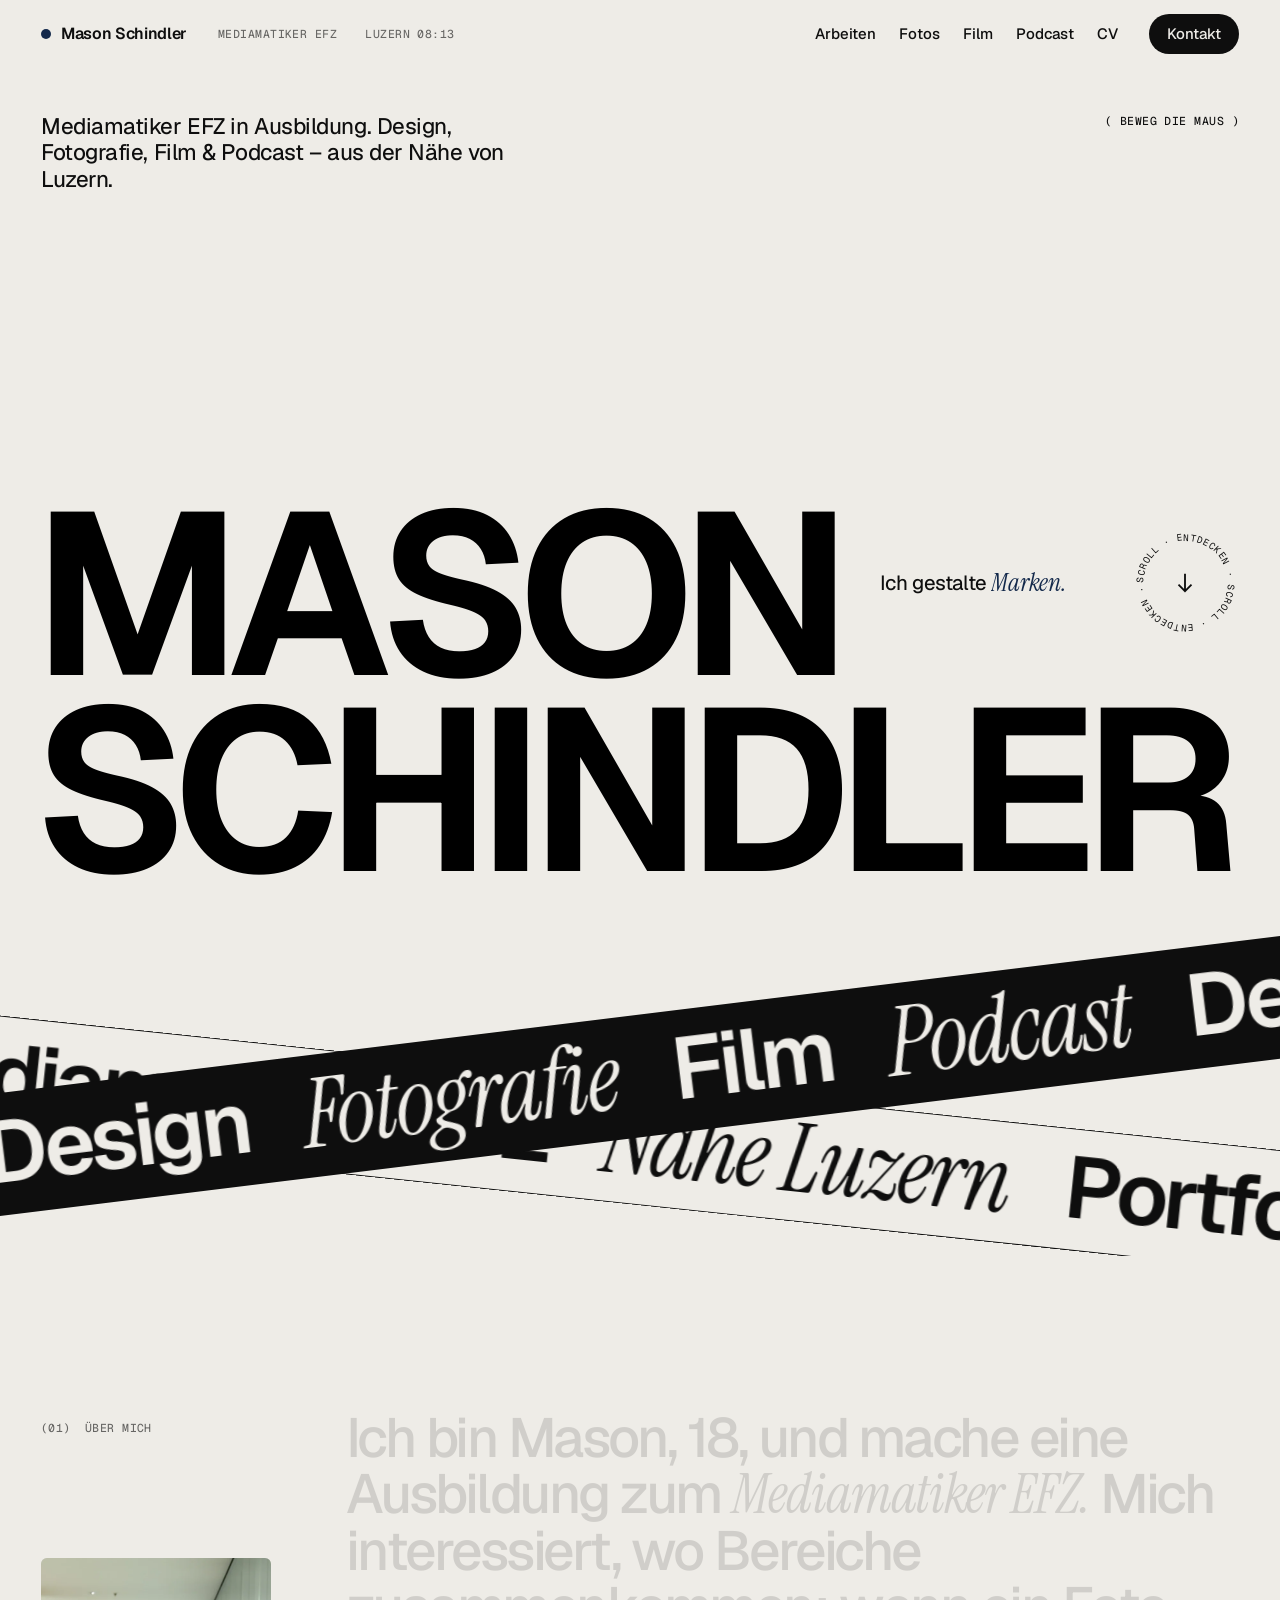
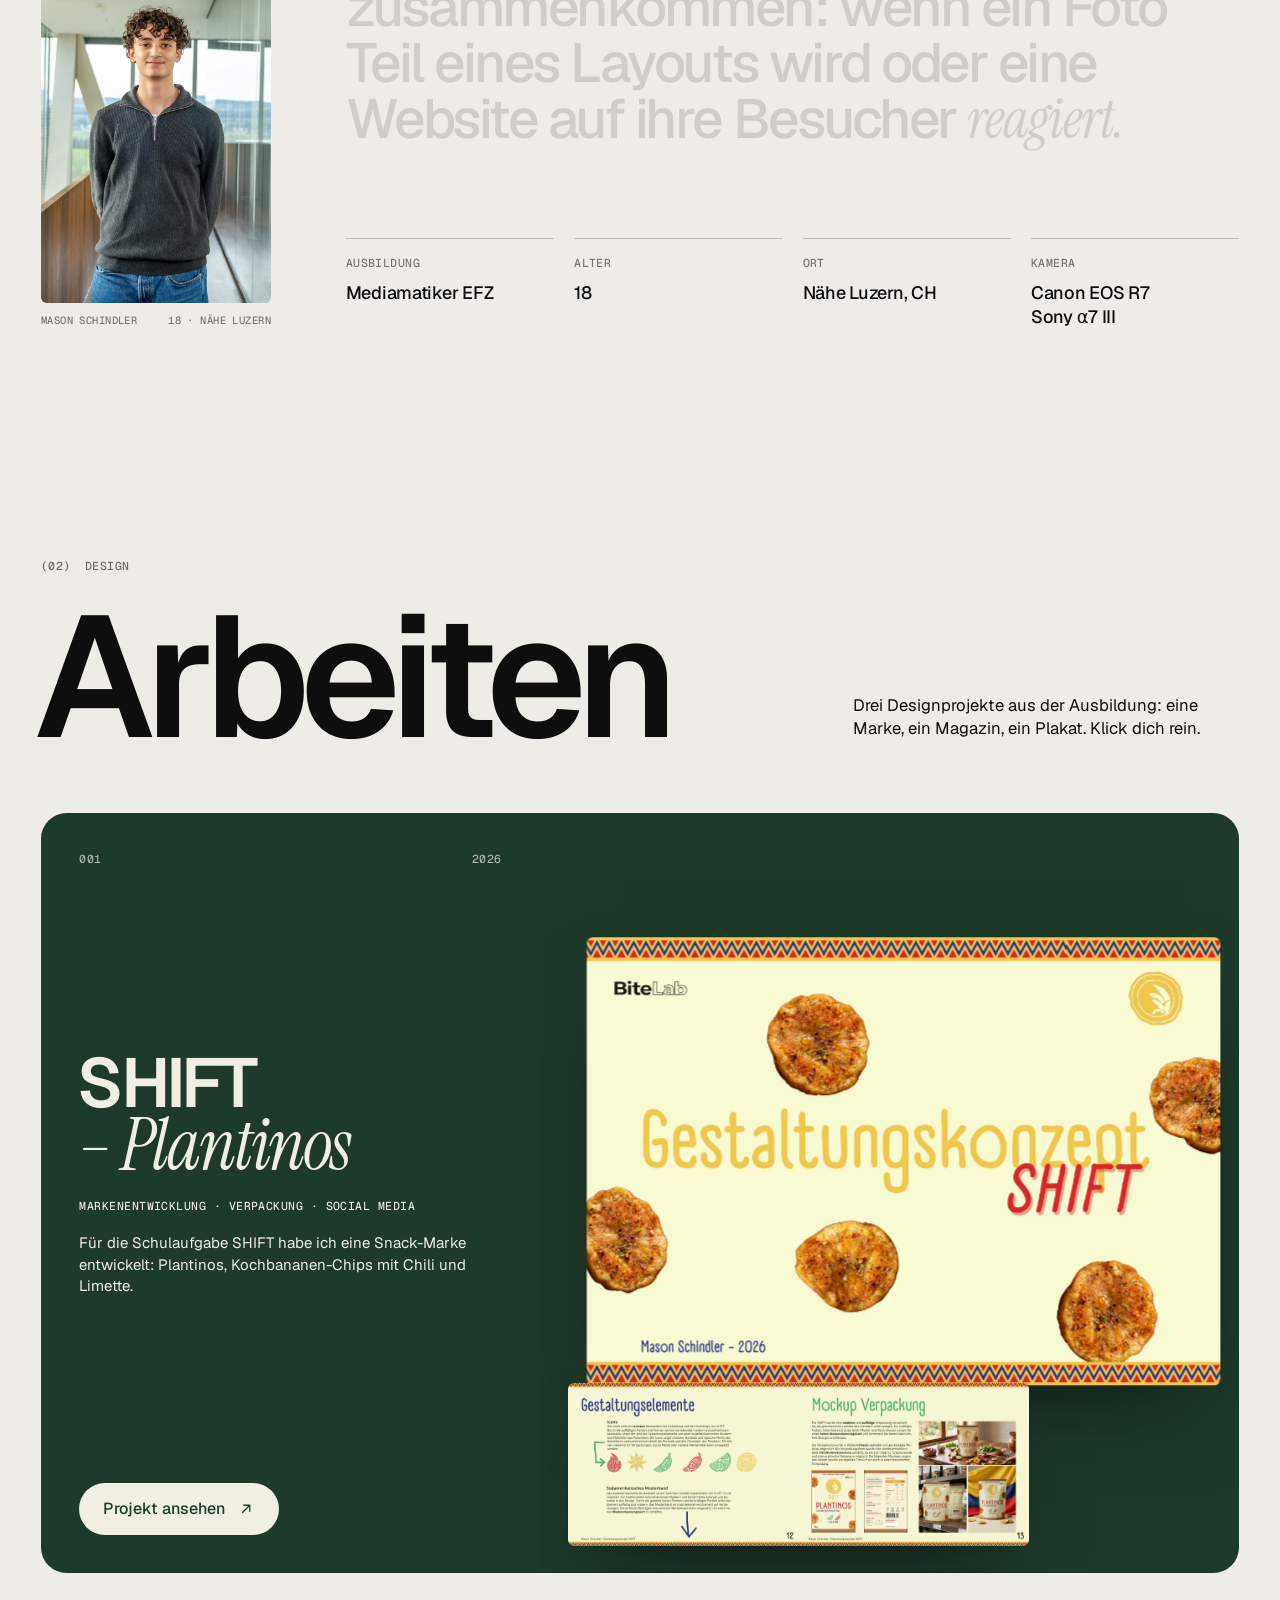
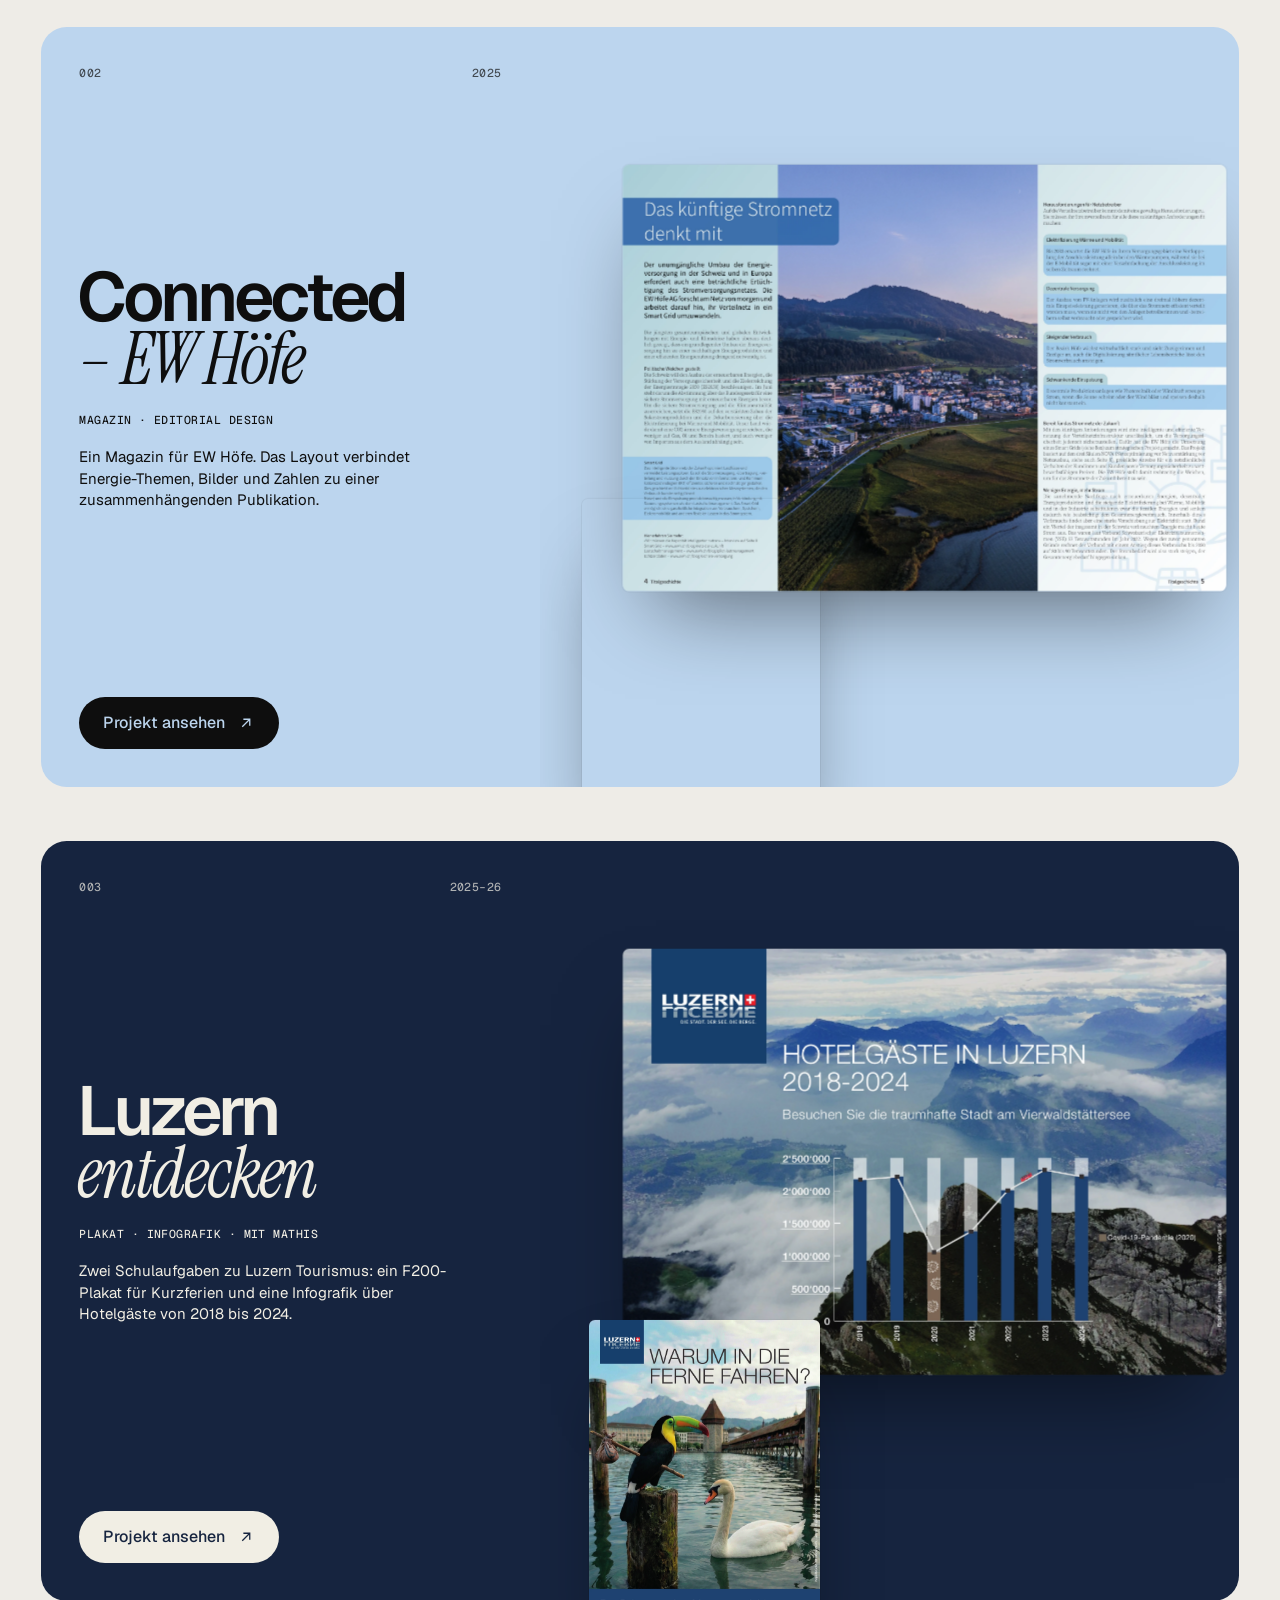
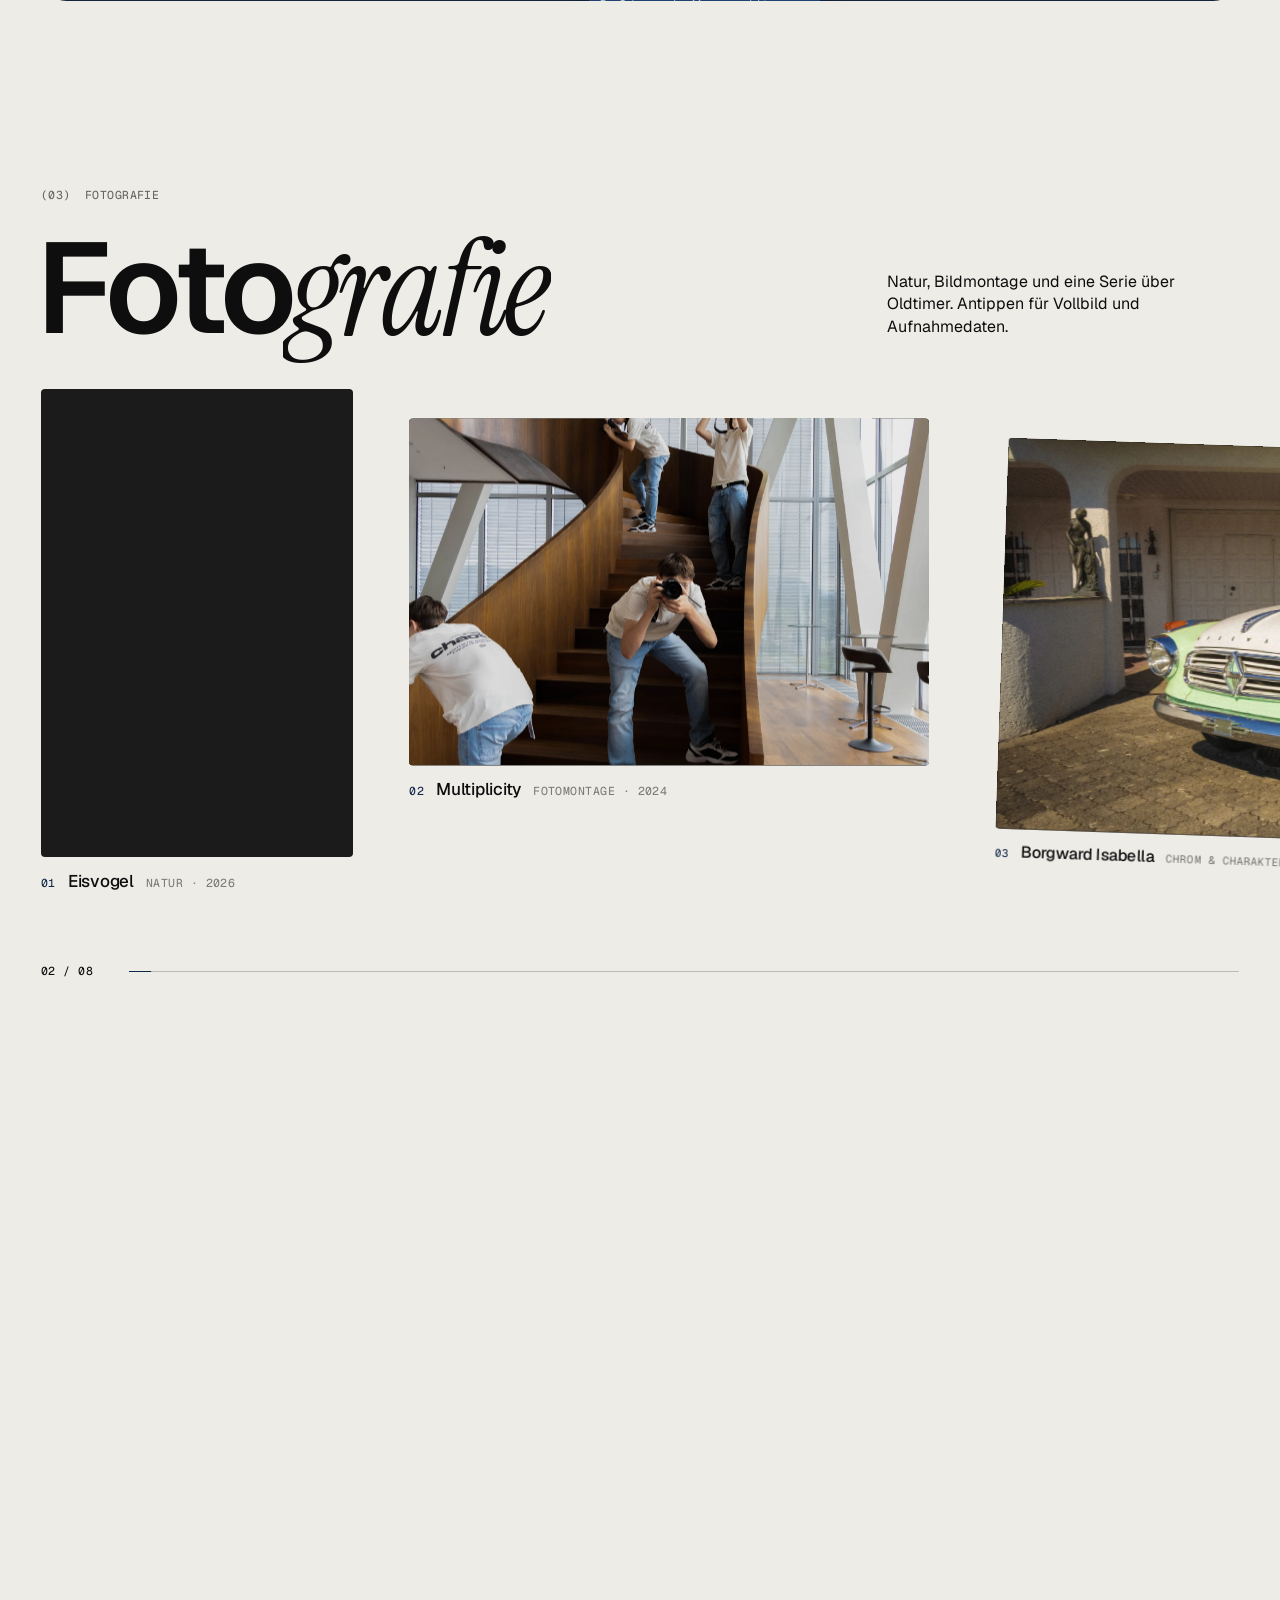
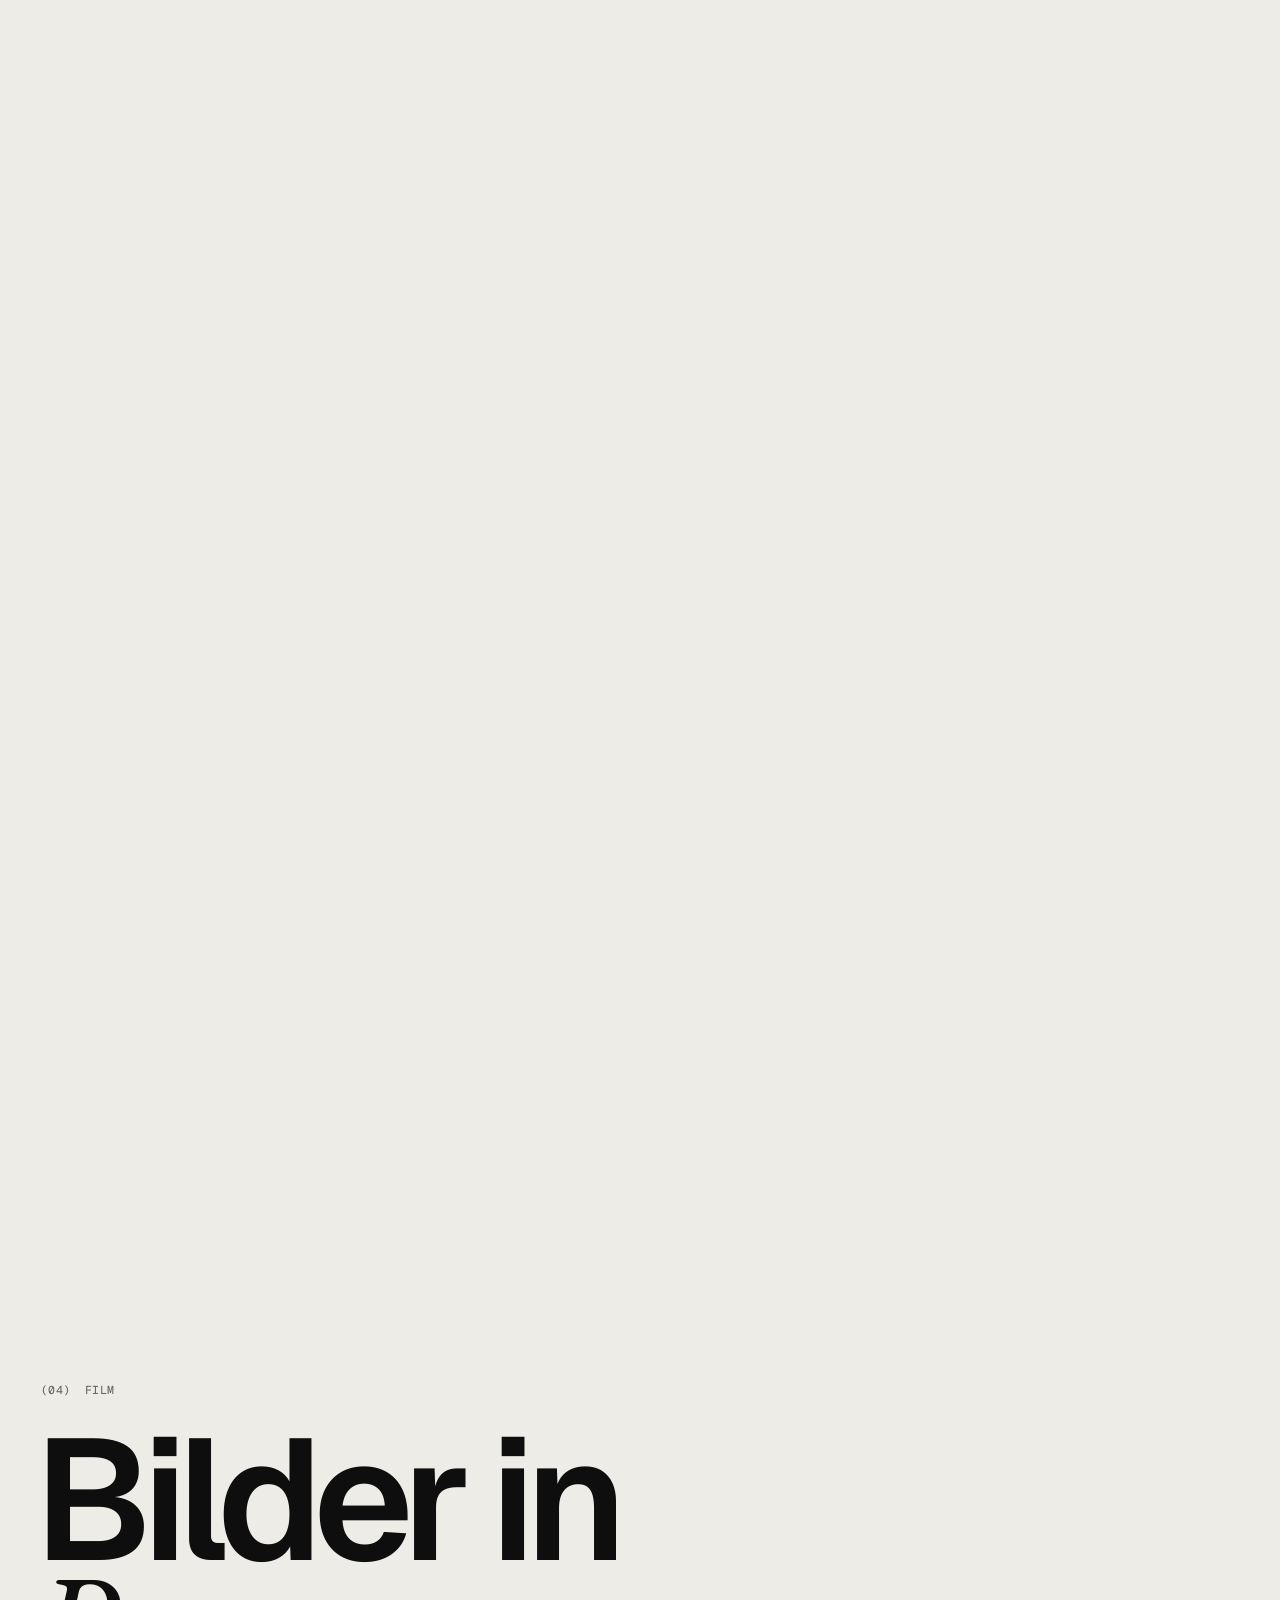
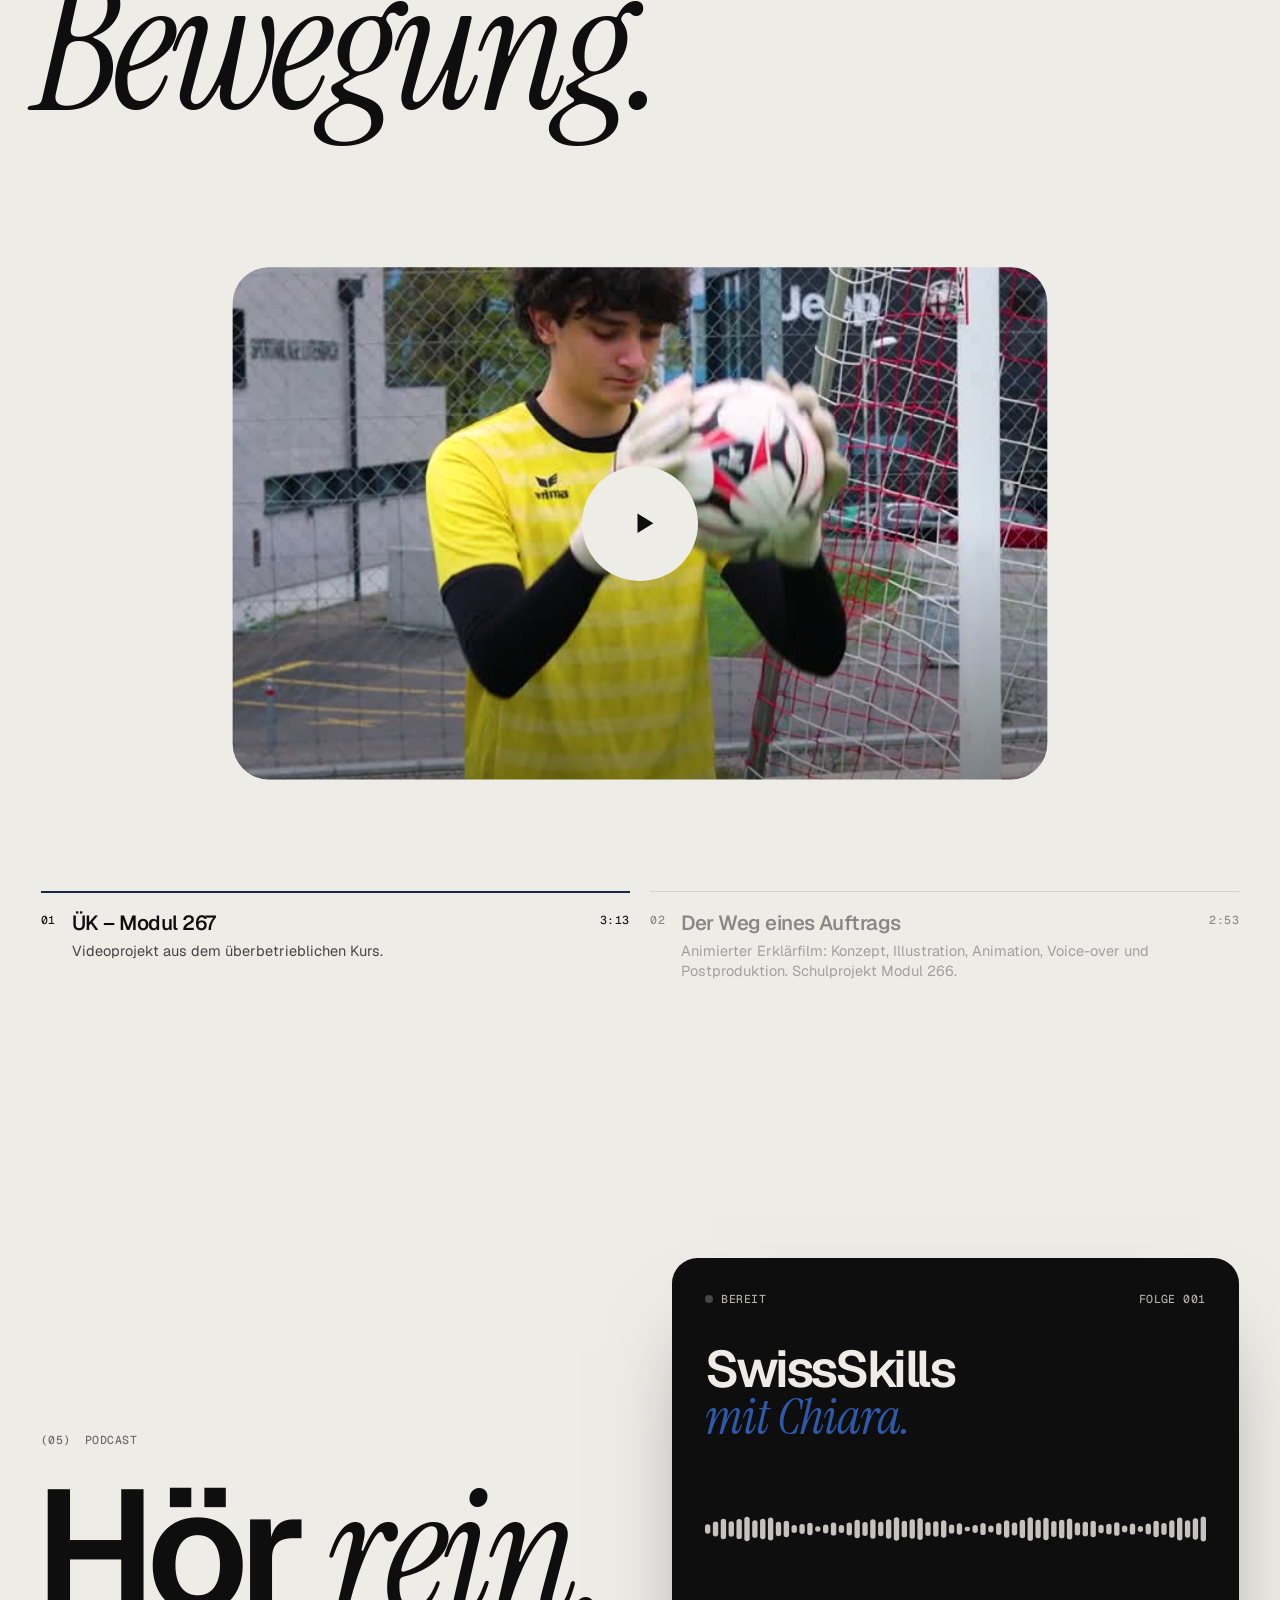
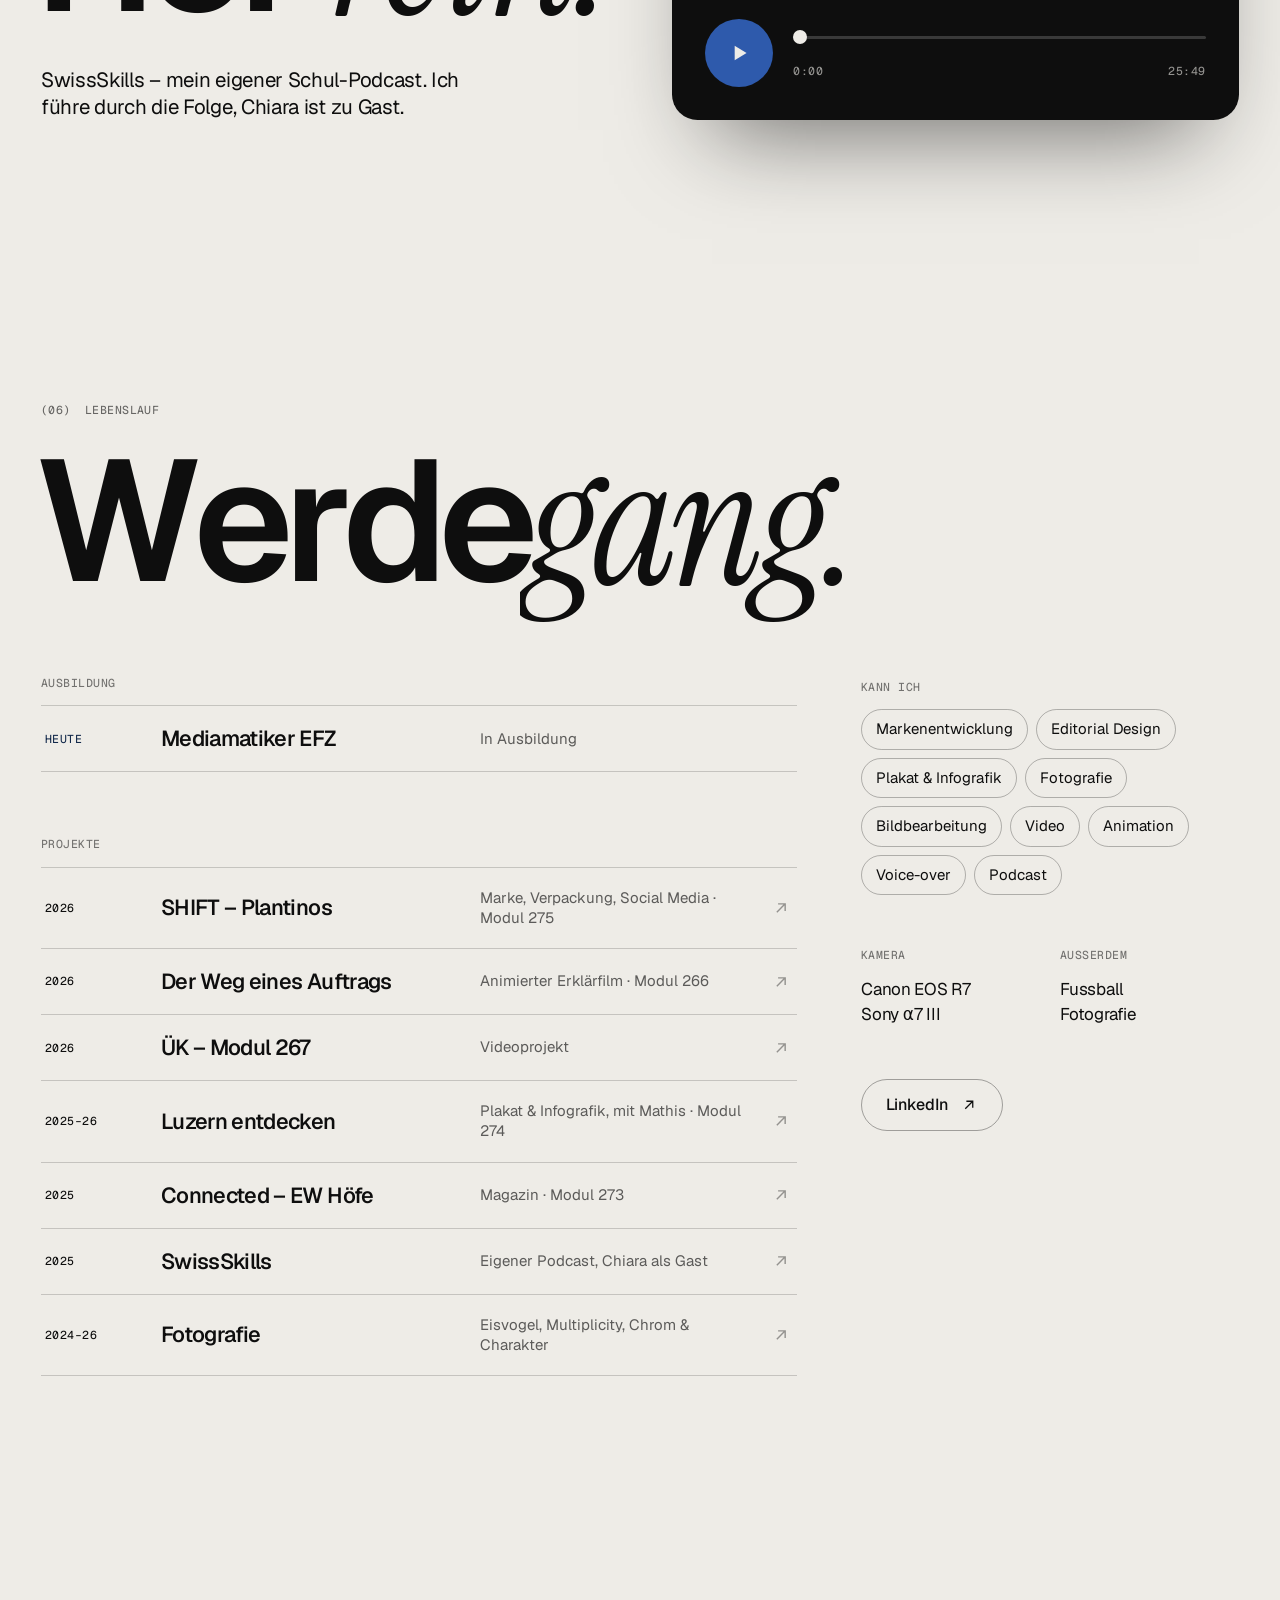
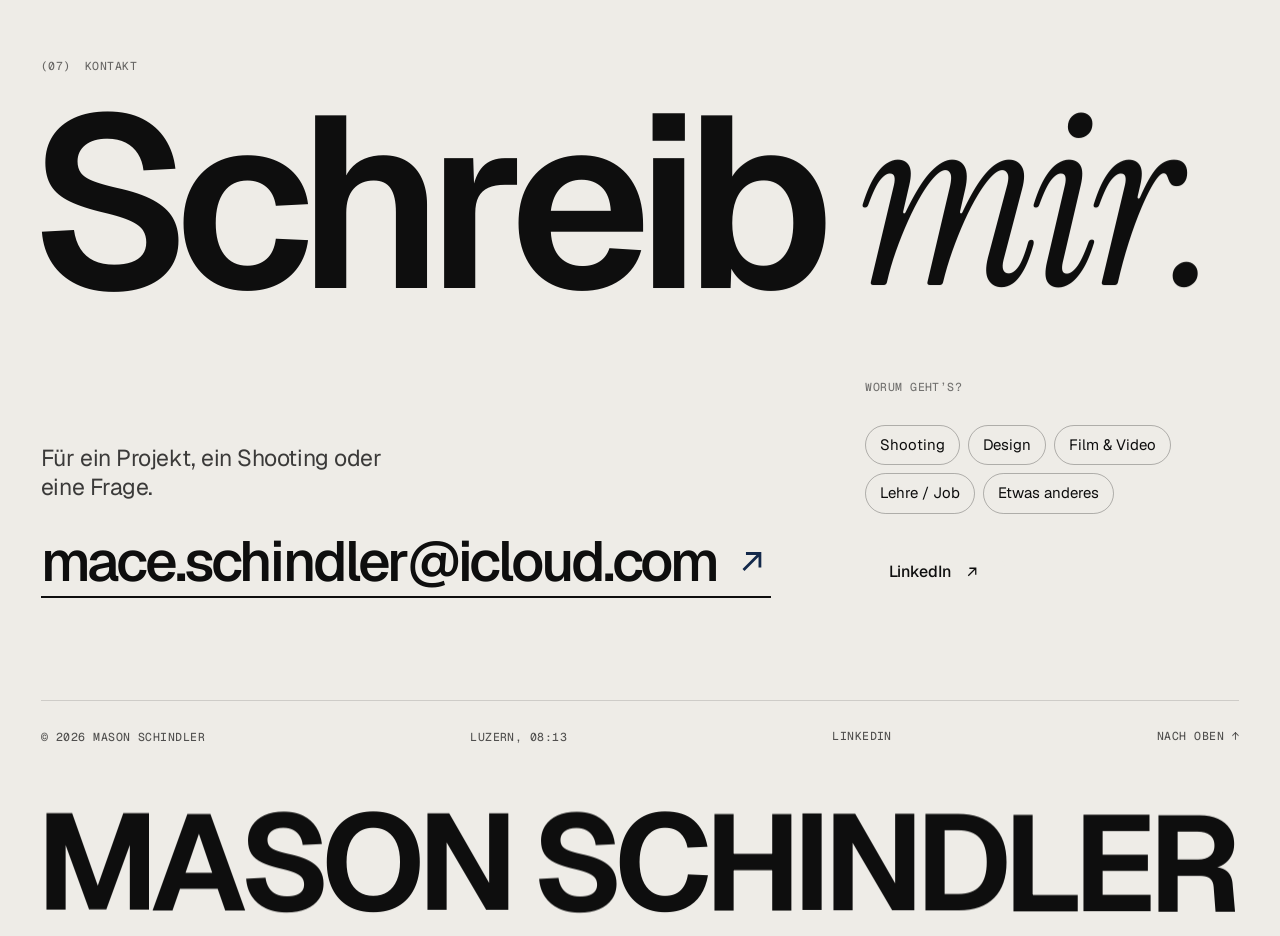
==== index.html @ 9e0c1fc1 "Über mich: kleines Porträt mit Reveal-Animation Co-Authored-By: Claude Opus 5.5 <noreply@anthropic.c" ====
<!DOCTYPE html>
<html lang="de-CH">
<head>
<meta charset="utf-8">
<meta name="viewport" content="width=device-width, initial-scale=1, viewport-fit=cover">
<title>Mason Schindler — Portfolio & CV</title>
<meta name="description" content="Mason Schindler, Mediamatiker EFZ in Ausbildung nahe Luzern. Design, Fotografie, Film und Podcast.">
<meta name="robots" content="index, follow">
<link rel="canonical" href="https://masonschindler.ch/">
<meta name="theme-color" content="#eeece7">
<meta property="og:url" content="https://masonschindler.ch/">
<meta property="og:locale" content="de_CH">
<meta property="og:type" content="website">
<meta property="og:title" content="Mason Schindler — Portfolio & CV">
<meta property="og:description" content="Design, Fotografie, Film und Podcast. Mediamatiker EFZ in Ausbildung nahe Luzern.">
<meta property="og:image" content="https://masonschindler.ch/og-image.jpg">
<meta name="twitter:card" content="summary_large_image">
<script type="application/ld+json">{"@context":"https://schema.org","@type":"Person","name":"Mason Schindler","url":"https://masonschindler.ch","jobTitle":"Mediamatiker EFZ in Ausbildung","address":{"@type":"PostalAddress","addressRegion":"Luzern","addressCountry":"CH"},"sameAs":["https://www.linkedin.com/in/mason-schindler-898aa8208/"]}</script>
<link rel="icon" href="/icon.svg" type="image/svg+xml">
<link rel="apple-touch-icon" href="/apple-touch-icon.png">
<link rel="preload" href="fonts/geist.woff2" as="font" type="font/woff2" crossorigin>
<link rel="preload" href="fonts/geist-mono.woff2" as="font" type="font/woff2" crossorigin>
<link rel="stylesheet" href="style.css">
<script>document.documentElement.classList.add("js");</script>
</head>
<body data-theme="light">

<svg width="0" height="0" style="position:absolute" aria-hidden="true" focusable="false">
  <symbol id="i-ne" viewBox="0 0 24 24"><path d="M7 17 17 7M8.5 7H17v8.5" fill="none" stroke="currentColor" stroke-width="1.7"/></symbol>
  <symbol id="i-right" viewBox="0 0 24 24"><path d="M3.5 12h16M13.5 6l6 6-6 6" fill="none" stroke="currentColor" stroke-width="1.7"/></symbol>
  <symbol id="i-left" viewBox="0 0 24 24"><path d="M20.5 12h-16M10.5 6l-6 6 6 6" fill="none" stroke="currentColor" stroke-width="1.7"/></symbol>
  <symbol id="i-down" viewBox="0 0 24 24"><path d="M12 3.5v16M6 13.5l6 6 6-6" fill="none" stroke="currentColor" stroke-width="1.7"/></symbol>
  <symbol id="i-up" viewBox="0 0 24 24"><path d="M12 20.5v-16M6 10.5l6-6 6 6" fill="none" stroke="currentColor" stroke-width="1.7"/></symbol>
  <symbol id="i-close" viewBox="0 0 24 24"><path d="M5.5 5.5l13 13M18.5 5.5l-13 13" fill="none" stroke="currentColor" stroke-width="1.7"/></symbol>
  <symbol id="i-play" viewBox="0 0 24 24"><path d="M8 5.2v13.6L19 12z" fill="currentColor"/></symbol>
  <symbol id="i-pause" viewBox="0 0 24 24"><path d="M7 5h3.6v14H7zM13.4 5H17v14h-3.6z" fill="currentColor"/></symbol>
  <symbol id="i-star" viewBox="0 0 24 24"><path d="M12 0c.6 6.4 5.6 11.4 12 12-6.4.6-11.4 5.6-12 12-.6-6.4-5.6-11.4-12-12C6.4 11.4 11.4 6.4 12 0z" fill="currentColor"/></symbol>
</svg>

<a class="skip" href="#ueber">Zum Inhalt springen</a>

<!-- Preloader -->
<div class="loader" id="loader" aria-hidden="true">
  <div class="ld-inner">
    <div class="ld-top mono"><span>Mason Schindler</span><span>Portfolio © 2026</span></div>
    <div class="ld-bottom">
      <p class="ld-word mono">Design<br>Fotografie<br>Film<br>Podcast</p>
      <div class="ld-num"><span id="ldNum">0</span><small>%</small></div>
    </div>
  </div>
  <div class="ld-bar"><i></i></div>
</div>

<!-- Cursor -->
<div class="cursor" aria-hidden="true"><div class="cur-ring"><span class="cur-label"></span></div><div class="cur-dot"></div></div>

<header class="nav" id="nav">
  <a class="brand" href="#start" aria-label="Mason Schindler – nach oben"><i class="brand-dot"></i><span>Mason Schindler</span></a>
  <p class="nav-meta mono"><span>Mediamatiker EFZ</span><span>Luzern <time data-clock>--:--</time></span></p>
  <nav class="nav-links" aria-label="Hauptnavigation">
    <a class="roll" href="#arbeiten"><span data-t="Arbeiten">Arbeiten</span></a>
    <a class="roll" href="#fotos"><span data-t="Fotos">Fotos</span></a>
    <a class="roll" href="#film"><span data-t="Film">Film</span></a>
    <a class="roll" href="#podcast"><span data-t="Podcast">Podcast</span></a>
    <a class="roll" href="#lebenslauf"><span data-t="CV">CV</span></a>
  </nav>
  <a class="nav-cta magnetic" href="#kontakt"><span class="roll"><span data-t="Kontakt">Kontakt</span></span></a>
  <button type="button" class="nav-menu" id="menuOpen" aria-haspopup="dialog" aria-controls="menu"><span>Menü</span><i></i></button>
</header>

<main id="main">

<!-- HERO -->
<section class="hero" id="start" data-theme="light">
  <div class="hero-trail" id="trail" aria-hidden="true"></div>
  <div class="hero-top">
    <p class="hero-intro">Mediamatiker EFZ in Ausbildung. Design, Fotografie, Film &amp; Podcast – aus der Nähe von Luzern.</p>
    <p class="hero-hint mono" aria-hidden="true"><span class="hint-fine">( Beweg die Maus )</span><span class="hint-touch">( Scroll los )</span></p>
  </div>
  <div class="hero-bottom">
    <div class="hero-meta">
      <p class="rotator"><span class="sr-only">Ich gestalte Marken, Magazine, Plakate, Fotos, Filme und Podcasts.</span><span aria-hidden="true">Ich gestalte</span> <span class="rot" aria-hidden="true"><em>Marken.</em><em>Magazine.</em><em>Plakate.</em><em>Fotos.</em><em>Filme.</em><em>Podcasts.</em></span></p>
      <a class="badge magnetic" href="#ueber" aria-label="Weiter nach unten">
        <svg class="badge-ring" viewBox="0 0 120 120" aria-hidden="true"><defs><path id="circ" d="M60,60 m-47,0 a47,47 0 1,1 94,0 a47,47 0 1,1 -94,0"/></defs><text><textPath href="#circ" textLength="292" lengthAdjust="spacing">Scroll · Entdecken · Scroll · Entdecken · </textPath></text></svg>
        <svg class="i badge-arrow" aria-hidden="true"><use href="#i-down"/></svg>
      </a>
    </div>
    <h1 class="hero-name" aria-label="Mason Schindler">
      <span class="hn hn-1"><span class="hn-in" aria-hidden="true">Mason</span></span>
      <span class="hn hn-2"><span class="hn-in"><span aria-hidden="true">Schindle</span><button type="button" class="snake-r" id="snakeOpen" aria-label="Easter Egg: Snake öffnen" title="Psst …">R</button></span></span>
    </h1>
  </div>
</section>

<!-- LAUFBÄNDER -->
<div class="bands" aria-hidden="true">
  <div class="band band-a"><div class="band-track">
    <span>Design</span><svg class="star"><use href="#i-star"/></svg><em>Fotografie</em><svg class="star"><use href="#i-star"/></svg><span>Film</span><svg class="star"><use href="#i-star"/></svg><em>Podcast</em><svg class="star"><use href="#i-star"/></svg><span>Design</span><svg class="star"><use href="#i-star"/></svg><em>Fotografie</em><svg class="star"><use href="#i-star"/></svg><span>Film</span><svg class="star"><use href="#i-star"/></svg><em>Podcast</em><svg class="star"><use href="#i-star"/></svg>
  </div></div>
  <div class="band band-b"><div class="band-track">
    <span>Mediamatiker EFZ</span><svg class="star"><use href="#i-star"/></svg><em>Nähe Luzern</em><svg class="star"><use href="#i-star"/></svg><span>Portfolio 2026</span><svg class="star"><use href="#i-star"/></svg><span>Mediamatiker EFZ</span><svg class="star"><use href="#i-star"/></svg><em>Nähe Luzern</em><svg class="star"><use href="#i-star"/></svg><span>Portfolio 2026</span><svg class="star"><use href="#i-star"/></svg>
  </div></div>
</div>

<!-- ÜBER MICH -->
<section class="about wrap" id="ueber" data-theme="light">
  <div class="about-side">
    <p class="sec-label mono"><span>(01)</span><span>Über mich</span></p>
    <figure class="about-photo" data-photo>
      <span class="ap-frame"><img src="images-portrait.webp" alt="Porträt von Mason Schindler" width="720" height="1080" loading="lazy" decoding="async"></span>
      <figcaption class="mono"><span>Mason Schindler</span><span>18 · Nähe Luzern</span></figcaption>
    </figure>
  </div>
  <p class="about-text" data-scrub>Ich bin Mason, 18, und mache eine Ausbildung zum <em>Mediamatiker EFZ.</em> Mich interessiert, wo Bereiche zusammenkommen: wenn ein Foto Teil eines Layouts wird oder eine Website auf ihre Besucher <em>reagiert.</em></p>
  <dl class="facts" data-stagger>
    <div><dt class="mono">Ausbildung</dt><dd>Mediamatiker EFZ</dd></div>
    <div><dt class="mono">Alter</dt><dd>18</dd></div>
    <div><dt class="mono">Ort</dt><dd>Nähe Luzern, CH</dd></div>
    <div><dt class="mono">Kamera</dt><dd>Canon EOS R7<br>Sony α7 III</dd></div>
  </dl>
</section>

<!-- ARBEITEN -->
<section class="work" id="arbeiten" data-theme="light">
  <header class="sec-head wrap">
    <p class="sec-label mono"><span>(02)</span><span>Design</span></p>
    <h2 class="big-title" data-chars>Arbeiten</h2>
    <p class="sec-sub" data-reveal>Drei Designprojekte aus der Ausbildung: eine Marke, ein Magazin, ein Plakat. Klick dich rein.</p>
  </header>

  <div class="cards wrap">
    <article class="card" style="--i:0;--c-bg:#1e3a2a;--c-fg:#f1eee4;--hi:var(--accent-2);--hi-on:var(--paper)" data-case="shift">
      <div class="card-inner">
        <div class="card-info">
          <div class="card-top mono"><span>001</span><span>2026</span></div>
          <div>
            <h3 class="card-title">SHIFT <em>– Plantinos</em></h3>
            <p class="card-tags mono">Markenentwicklung · Verpackung · Social Media</p>
            <p class="card-desc">Für die Schulaufgabe SHIFT habe ich eine Snack-Marke entwickelt: Plantinos, Kochbananen-Chips mit Chili und Limette.</p>
          </div>
          <button type="button" class="btn magnetic" data-open-case="shift"><span>Projekt ansehen</span><svg class="i"><use href="#i-ne"/></svg></button>
        </div>
        <button type="button" class="card-media cm-shift" data-open-case="shift" data-cursor="Ansehen" aria-label="SHIFT – Plantinos ansehen">
          <span class="cm cm-main"><img src="images-shift-page-1.webp" alt="Titelseite des SHIFT-Gestaltungskonzepts für Plantinos" width="2200" height="1556" loading="lazy" decoding="async"></span>
          <span class="cm cm-sub"><img src="images-shift-page-7.webp" alt="" width="2200" height="778" loading="lazy" decoding="async"></span>
        </button>
      </div>
      <i class="card-shade" aria-hidden="true"></i>
    </article>

    <article class="card" style="--i:1;--c-bg:#bcd5ee;--c-fg:#0e0e0e" data-case="ew-hoefe">
      <div class="card-inner">
        <div class="card-info">
          <div class="card-top mono"><span>002</span><span>2025</span></div>
          <div>
            <h3 class="card-title">Connected <em>– EW Höfe</em></h3>
            <p class="card-tags mono">Magazin · Editorial Design</p>
            <p class="card-desc">Ein Magazin für EW Höfe. Das Layout verbindet Energie-Themen, Bilder und Zahlen zu einer zusammenhängenden Publikation.</p>
          </div>
          <button type="button" class="btn magnetic" data-open-case="ew-hoefe"><span>Projekt ansehen</span><svg class="i"><use href="#i-ne"/></svg></button>
        </div>
        <button type="button" class="card-media cm-ew" data-open-case="ew-hoefe" data-cursor="Ansehen" aria-label="Connected – EW Höfe ansehen">
          <span class="cm cm-main"><img src="images-ew-hoefe-page-3.webp" alt="Doppelseite aus dem Magazin Connected" width="2200" height="1556" loading="lazy" decoding="async"></span>
          <span class="cm cm-sub"><img src="images-ew-hoefe-page-1.webp" alt="" width="1556" height="2200" loading="lazy" decoding="async"></span>
        </button>
      </div>
      <i class="card-shade" aria-hidden="true"></i>
    </article>

    <article class="card" style="--i:2;--c-bg:#16243f;--c-fg:#f1eee4;--hi:var(--accent-2);--hi-on:var(--paper)" data-case="luzern">
      <div class="card-inner">
        <div class="card-info">
          <div class="card-top mono"><span>003</span><span>2025–26</span></div>
          <div>
            <h3 class="card-title">Luzern <em>entdecken</em></h3>
            <p class="card-tags mono">Plakat · Infografik · mit Mathis</p>
            <p class="card-desc">Zwei Schulaufgaben zu Luzern Tourismus: ein F200-Plakat für Kurzferien und eine Infografik über Hotelgäste von 2018 bis 2024.</p>
          </div>
          <button type="button" class="btn magnetic" data-open-case="luzern"><span>Projekt ansehen</span><svg class="i"><use href="#i-ne"/></svg></button>
        </div>
        <button type="button" class="card-media cm-lu" data-open-case="luzern" data-cursor="Ansehen" aria-label="Luzern entdecken ansehen">
          <span class="cm cm-main"><img src="images-luzern-infografik-page-1.webp" alt="Infografik über Hotelgäste in Luzern 2018 bis 2024" width="2200" height="1556" loading="lazy" decoding="async"></span>
          <span class="cm cm-sub"><img src="images-luzern-plakat-page-1.webp" alt="" width="1508" height="2200" loading="lazy" decoding="async"></span>
        </button>
      </div>
      <i class="card-shade" aria-hidden="true"></i>
    </article>
  </div>
</section>

<!-- FOTOGRAFIE -->
<section class="photos" id="fotos" data-theme="dark">
  <div class="ph-pin">
    <header class="ph-head wrap">
      <div>
        <p class="sec-label mono"><span>(03)</span><span>Fotografie</span></p>
        <h2 class="big-title" data-chars>Foto<em>grafie</em></h2>
      </div>
      <p class="ph-text" data-reveal>Natur, Bildmontage und eine Serie über Oldtimer. Antippen für Vollbild und Aufnahmedaten.</p>
    </header>
    <div class="ph-track" id="phTrack" tabindex="0" aria-label="Fotos, seitlich scrollbar">
      <button type="button" class="ph" style="--r:1333/2000;--h:1" data-cursor="Ansehen">
        <span class="ph-frame"><img src="images-photo-eisvogel.webp" alt="Eisvogel auf einem Ast vor grünem Hintergrund" width="1333" height="2000" loading="lazy" decoding="async"></span>
        <span class="ph-cap"><span class="mono ph-n">01</span><b>Eisvogel</b><span class="mono ph-sub">Natur · 2026</span></span>
        <span class="ph-exif mono">1/400 s · f/6,3 · ISO 800 · 300 mm · Sony α7 III</span>
      </button>
      <button type="button" class="ph" style="--r:2000/1333;--h:.74;--dy:-1" data-cursor="Ansehen">
        <span class="ph-frame"><img src="images-photo-multiplicity.webp" alt="Fotomontage mit vier Versionen von Mason auf einer geschwungenen Treppe" width="2000" height="1333" loading="lazy" decoding="async"></span>
        <span class="ph-cap"><span class="mono ph-n">02</span><b>Multiplicity</b><span class="mono ph-sub">Fotomontage · 2024</span></span>
        <span class="ph-exif mono">1/125 s · f/7,1 · ISO 1000 · 18 mm · Canon EOS R7</span>
      </button>
      <button type="button" class="ph" style="--r:2000/1333;--h:.88;--dy:.6" data-cursor="Ansehen">
        <span class="ph-frame"><img src="images-photo-oldtimer-01.webp" alt="Mintgrüner Borgward Isabella vor einer Garage" width="2000" height="1333" loading="lazy" decoding="async"></span>
        <span class="ph-cap"><span class="mono ph-n">03</span><b>Borgward Isabella</b><span class="mono ph-sub">Chrom &amp; Charakter · 2025</span></span>
        <span class="ph-exif mono">1/500 s · f/14 · ISO 320 · 18 mm · Canon EOS R7</span>
      </button>
      <button type="button" class="ph" style="--r:2000/1333;--h:.66;--dy:-1.2" data-cursor="Ansehen">
        <span class="ph-frame"><img src="images-photo-oldtimer-02.webp" alt="Lenkrad und Armaturen eines klassischen Mercedes mit roten Sitzen" width="2000" height="1333" loading="lazy" decoding="async"></span>
        <span class="ph-cap"><span class="mono ph-n">04</span><b>Am Steuer</b><span class="mono ph-sub">Chrom &amp; Charakter · 2025</span></span>
        <span class="ph-exif mono">1/20 s · f/3,5 · ISO 800 · 50 mm · Canon EOS R7</span>
      </button>
      <button type="button" class="ph" style="--r:2000/1343;--h:.92;--dy:.3" data-cursor="Ansehen">
        <span class="ph-frame"><img src="images-photo-oldtimer-03.webp" alt="Detailaufnahme der Front eines mintgrünen Borgward Isabella" width="2000" height="1343" loading="lazy" decoding="async"></span>
        <span class="ph-cap"><span class="mono ph-n">05</span><b>Chrom &amp; Kurven</b><span class="mono ph-sub">Chrom &amp; Charakter · 2025</span></span>
        <span class="ph-exif mono">1/400 s · f/18 · ISO 400 · 18 mm · Canon EOS R7</span>
      </button>
      <button type="button" class="ph" style="--r:2000/1333;--h:.7;--dy:-.8" data-cursor="Ansehen">
        <span class="ph-frame"><img src="images-photo-oldtimer-04.webp" alt="Heck eines Borgward Isabella Coupés" width="2000" height="1333" loading="lazy" decoding="async"></span>
        <span class="ph-cap"><span class="mono ph-n">06</span><b>Isabella von hinten</b><span class="mono ph-sub">Chrom &amp; Charakter · 2025</span></span>
        <span class="ph-exif mono">1/400 s · f/11 · ISO 400 · 18 mm · Canon EOS R7</span>
      </button>
      <button type="button" class="ph" style="--r:2000/1333;--h:.96;--dy:.5" data-cursor="Ansehen">
        <span class="ph-frame"><img src="images-photo-oldtimer-05.webp" alt="Drei klassische Mercedes in einer Reihe im Sonnenlicht" width="2000" height="1333" loading="lazy" decoding="async"></span>
        <span class="ph-cap"><span class="mono ph-n">07</span><b>Drei Klassiker</b><span class="mono ph-sub">Chrom &amp; Charakter · 2025</span></span>
        <span class="ph-exif mono">1/400 s · f/10 · ISO 500 · 18 mm · Canon EOS R7</span>
      </button>
      <button type="button" class="ph" style="--r:2000/1333;--h:.78;--dy:-.6" data-cursor="Ansehen">
        <span class="ph-frame"><img src="images-photo-oldtimer-06.webp" alt="Roter Innenraum eines klassischen Mercedes 220 SE" width="2000" height="1333" loading="lazy" decoding="async"></span>
        <span class="ph-cap"><span class="mono ph-n">08</span><b>Rote Sitze</b><span class="mono ph-sub">Chrom &amp; Charakter · 2025</span></span>
        <span class="ph-exif mono">1/400 s · f/7,1 · ISO 1000 · 18 mm · Canon EOS R7</span>
      </button>
    </div>
    <div class="ph-foot wrap mono">
      <span id="phCount">01 / 08</span>
      <i class="ph-bar" aria-hidden="true"><b id="phBar"></b></i>
      <span class="ph-ctrl"><button type="button" data-ph="-1" aria-label="Vorheriges Foto"><svg class="i"><use href="#i-left"/></svg></button><button type="button" data-ph="1" aria-label="Nächstes Foto"><svg class="i"><use href="#i-right"/></svg></button></span>
    </div>
  </div>
</section>

<!-- FILM -->
<section class="film" id="film" data-theme="dark">
  <header class="sec-head wrap">
    <p class="sec-label mono"><span>(04)</span><span>Film</span></p>
    <h2 class="big-title" data-chars>Bilder in <em>Bewegung.</em></h2>
  </header>
  <div class="screen-wrap wrap">
    <div class="screen" id="screen">
      <video id="video" playsinline preload="none" poster="images-projects-uek-video.jpg" aria-label="ÜK – Modul 267"><source src="video-uek-modul-267.mp4" type="video/mp4"></video>
      <button type="button" class="screen-play" id="screenPlay" data-cursor="Play" aria-label="Film abspielen: ÜK – Modul 267">
        <span class="sp-btn"><svg class="i"><use href="#i-play"/></svg></span>
        <span class="sp-title"><span class="mono" id="spKicker">Film 01 · 3:13</span><strong id="spTitle">ÜK – Modul 267</strong></span>
      </button>
    </div>
  </div>
  <div class="reels wrap" role="tablist" aria-label="Filme auswählen">
    <button type="button" class="reel" role="tab" aria-selected="true" data-film="0">
      <span class="mono">01</span><span class="reel-body"><strong>ÜK – Modul 267</strong><small>Videoprojekt aus dem überbetrieblichen Kurs.</small></span><span class="mono">3:13</span>
    </button>
    <button type="button" class="reel" role="tab" aria-selected="false" data-film="1">
      <span class="mono">02</span><span class="reel-body"><strong>Der Weg eines Auftrags</strong><small>Animierter Erklärfilm: Konzept, Illustration, Animation, Voice-over und Postproduktion. Schulprojekt Modul 266.</small></span><span class="mono">2:53</span>
    </button>
  </div>
</section>

<!-- PODCAST -->
<section class="pod" id="podcast" data-theme="accent">
  <div class="pod-grid wrap">
    <div class="pod-copy">
      <p class="sec-label mono"><span>(05)</span><span>Podcast</span></p>
      <h2 class="big-title" data-chars>Hör <em>rein.</em></h2>
      <p class="pod-text" data-reveal>SwissSkills – mein eigener Schul-Podcast. Ich führe durch die Folge, Chiara ist zu Gast.</p>
    </div>
    <div class="player" id="player" data-reveal>
      <div class="pl-top mono"><span class="pl-live"><i></i><span id="podState">Bereit</span></span><span>Folge 001</span></div>
      <h3 class="pl-title">SwissSkills<br><em>mit Chiara.</em></h3>
      <canvas class="viz" id="viz" aria-hidden="true"></canvas>
      <div class="pl-ctrl">
        <button type="button" class="pl-play magnetic" id="podPlay" aria-label="Podcast abspielen"><svg class="i ic-play"><use href="#i-play"/></svg><svg class="i ic-pause"><use href="#i-pause"/></svg></button>
        <div class="pl-seek">
          <input type="range" id="podSeek" min="0" max="1549" step="1" value="0" aria-label="Wiedergabeposition">
          <div class="pl-time mono"><span id="podTime">0:00</span><span id="podDur">25:49</span></div>
        </div>
      </div>
      <audio id="pod" preload="none" src="audio-swissskills-mason-chiara.mp3"></audio>
    </div>
  </div>
</section>

<!-- LEBENSLAUF -->
<section class="cv wrap" id="lebenslauf" data-theme="light">
  <header class="cv-head">
    <p class="sec-label mono"><span>(06)</span><span>Lebenslauf</span></p>
    <h2 class="big-title" data-chars>Werde<em>gang.</em></h2>
  </header>
  <div class="cv-grid">
    <div class="cv-main">
      <h3 class="cv-h mono">Ausbildung</h3>
      <ul class="rows" data-stagger>
        <li><div class="row is-now"><span class="mono">Heute</span><strong>Mediamatiker EFZ</strong><small>In Ausbildung</small></div></li>
      </ul>
      <h3 class="cv-h mono">Projekte</h3>
      <ul class="rows" data-stagger>
        <li><a class="row" href="#arbeiten" data-open-case="shift"><span class="mono">2026</span><strong>SHIFT – Plantinos</strong><small>Marke, Verpackung, Social Media · Modul 275</small><svg class="i"><use href="#i-ne"/></svg></a></li>
        <li><a class="row" href="#film" data-film-link="1"><span class="mono">2026</span><strong>Der Weg eines Auftrags</strong><small>Animierter Erklärfilm · Modul 266</small><svg class="i"><use href="#i-ne"/></svg></a></li>
        <li><a class="row" href="#film" data-film-link="0"><span class="mono">2026</span><strong>ÜK – Modul 267</strong><small>Videoprojekt</small><svg class="i"><use href="#i-ne"/></svg></a></li>
        <li><a class="row" href="#arbeiten" data-open-case="luzern"><span class="mono">2025–26</span><strong>Luzern entdecken</strong><small>Plakat &amp; Infografik, mit Mathis · Modul 274</small><svg class="i"><use href="#i-ne"/></svg></a></li>
        <li><a class="row" href="#arbeiten" data-open-case="ew-hoefe"><span class="mono">2025</span><strong>Connected – EW Höfe</strong><small>Magazin · Modul 273</small><svg class="i"><use href="#i-ne"/></svg></a></li>
        <li><a class="row" href="#podcast"><span class="mono">2025</span><strong>SwissSkills</strong><small>Eigener Podcast, Chiara als Gast</small><svg class="i"><use href="#i-ne"/></svg></a></li>
        <li><a class="row" href="#fotos"><span class="mono">2024–26</span><strong>Fotografie</strong><small>Eisvogel, Multiplicity, Chrom &amp; Charakter</small><svg class="i"><use href="#i-ne"/></svg></a></li>
      </ul>
    </div>
    <aside class="cv-side">
      <div class="cv-box" data-reveal>
        <h3 class="cv-h mono">Kann ich</h3>
        <ul class="chips"><li>Markenentwicklung</li><li>Editorial Design</li><li>Plakat &amp; Infografik</li><li>Fotografie</li><li>Bildbearbeitung</li><li>Video</li><li>Animation</li><li>Voice-over</li><li>Podcast</li></ul>
      </div>
      <div class="cv-box cv-two" data-reveal>
        <div><h3 class="cv-h mono">Kamera</h3><ul class="plain"><li>Canon EOS R7</li><li>Sony α7 III</li></ul></div>
        <div><h3 class="cv-h mono">Ausserdem</h3><ul class="plain"><li>Fussball</li><li>Fotografie</li></ul></div>
      </div>
      <a class="btn btn-line magnetic" href="https://www.linkedin.com/in/mason-schindler-898aa8208/" target="_blank" rel="noopener noreferrer" data-reveal><span>LinkedIn</span><svg class="i"><use href="#i-ne"/></svg></a>
    </aside>
  </div>
</section>

<!-- KONTAKT -->
<section class="contact" id="kontakt" data-theme="dark">
  <div class="wrap">
    <p class="sec-label mono"><span>(07)</span><span>Kontakt</span></p>
    <h2 class="huge-title" data-chars>Schreib <em>mir.</em></h2>
    <div class="contact-grid">
      <div class="contact-copy" data-reveal>
        <p>Für ein Projekt, ein Shooting oder eine Frage.</p>
        <a class="mail" href="mailto:mace.schindler@icloud.com"><span>mace.schindler@icloud.com</span><svg class="i"><use href="#i-ne"/></svg></a>
      </div>
      <div class="contact-side" data-reveal>
        <h3 class="cv-h mono">Worum geht’s?</h3>
        <ul class="chips"><li>Shooting</li><li>Design</li><li>Film &amp; Video</li><li>Lehre / Job</li><li>Etwas anderes</li></ul>
        <a class="btn btn-light magnetic" href="https://www.linkedin.com/in/mason-schindler-898aa8208/" target="_blank" rel="noopener noreferrer"><span>LinkedIn</span><svg class="i"><use href="#i-ne"/></svg></a>
      </div>
    </div>
  </div>
</section>
</main>

<footer class="footer" data-theme="dark">
  <div class="foot-row wrap mono">
    <span>© 2026 Mason Schindler</span>
    <span>Luzern, <time data-clock>--:--</time></span>
    <a class="roll" href="https://www.linkedin.com/in/mason-schindler-898aa8208/" target="_blank" rel="noopener noreferrer"><span data-t="LinkedIn">LinkedIn</span></a>
    <a class="roll" href="#start"><span data-t="Nach oben ↑">Nach oben ↑</span></a>
  </div>
  <p class="foot-name" aria-hidden="true"><span class="fn-in">Mason Schindler</span></p>
</footer>

<!-- Menü (mobil) -->
<dialog class="menu" id="menu" aria-label="Menü">
  <div class="menu-bar"><span class="mono">Menü</span><button type="button" class="menu-close" data-close aria-label="Menü schliessen"><svg class="i"><use href="#i-close"/></svg></button></div>
  <nav class="menu-links" aria-label="Menü">
    <a href="#arbeiten"><span class="mono">01</span><span class="ml">Arbeiten</span></a>
    <a href="#fotos"><span class="mono">02</span><span class="ml">Fotos</span></a>
    <a href="#film"><span class="mono">03</span><span class="ml">Film</span></a>
    <a href="#podcast"><span class="mono">04</span><span class="ml">Podcast</span></a>
    <a href="#lebenslauf"><span class="mono">05</span><span class="ml">CV</span></a>
    <a href="#kontakt"><span class="mono">06</span><span class="ml">Kontakt</span></a>
  </nav>
  <p class="menu-foot mono"><span>Luzern <time data-clock>--:--</time></span><a href="mailto:mace.schindler@icloud.com">E-Mail</a></p>
</dialog>

<!-- Projektansicht -->
<dialog class="case" id="caseDialog" aria-labelledby="caseTitle" data-lenis-prevent>
  <div class="case-bar mono"><span id="caseKicker"></span><button type="button" class="case-close" data-close aria-label="Projekt schliessen"><span>Schliessen</span><svg class="i"><use href="#i-close"/></svg></button></div>
  <div class="case-body">
    <header class="case-head">
      <h2 id="caseTitle"></h2>
      <div class="case-info">
        <p id="caseDesc"></p>
        <dl id="caseFacts"></dl>
      </div>
    </header>
    <div class="case-gallery" id="caseGallery"></div>
    <div class="case-next"><button type="button" id="caseNext"><span class="mono">Nächstes Projekt</span><strong id="caseNextTitle"></strong></button></div>
  </div>
</dialog>

<!-- Bildbetrachter -->
<dialog class="lightbox" id="lightbox" aria-label="Bild in Vollansicht">
  <div class="lb-bar mono"><span id="lbTitle"></span><span id="lbCount"></span><button type="button" data-close aria-label="Schliessen"><svg class="i"><use href="#i-close"/></svg></button></div>
  <figure class="lb-stage"><img id="lbImg" alt=""><figcaption id="lbExif" class="mono"></figcaption></figure>
  <div class="lb-nav"><button type="button" data-lb="-1" aria-label="Vorheriges Bild"><svg class="i"><use href="#i-left"/></svg></button><button type="button" data-lb="1" aria-label="Nächstes Bild"><svg class="i"><use href="#i-right"/></svg></button></div>
</dialog>

<!-- Snake -->
<dialog class="snake" id="snake" aria-labelledby="snakeTitle">
  <div class="sn-bar mono"><span>Easter Egg 001</span><button type="button" data-close aria-label="Snake schliessen"><svg class="i"><use href="#i-close"/></svg></button></div>
  <h2 id="snakeTitle">Snake<em>.</em></h2>
  <div class="sn-score mono"><span>Äpfel <b id="snScore">00</b></span><span>Rekord <b id="snBest">00</b></span></div>
  <div class="sn-field"><canvas id="snCanvas" width="360" height="360" aria-label="Snake-Spielfeld. Pfeiltasten, WASD oder Wischen."></canvas><button type="button" class="sn-start" id="snStart">Losspielen</button></div>
  <div class="sn-pad"><button type="button" data-dir="left" aria-label="Links"><svg class="i"><use href="#i-left"/></svg></button><button type="button" data-dir="up" aria-label="Hoch"><svg class="i"><use href="#i-up"/></svg></button><button type="button" data-dir="down" aria-label="Runter"><svg class="i"><use href="#i-down"/></svg></button><button type="button" data-dir="right" aria-label="Rechts"><svg class="i"><use href="#i-right"/></svg></button></div>
</dialog>

<script src="vendor/gsap.min.js" defer></script>
<script src="vendor/ScrollTrigger.min.js" defer></script>
<script src="vendor/lenis.min.js" defer></script>
<script src="app.js" defer></script>
</body>
</html>
---- style.css ----
/* ==========================================================================
   Mason Schindler — Portfolio 2026
   Geist / Geist Mono / Instrument Serif · GSAP + ScrollTrigger · Lenis
   ========================================================================== */

@font-face { font-family: "Geist"; src: url("fonts/geist.woff2") format("woff2"); font-weight: 100 900; font-style: normal; font-display: swap; }
@font-face { font-family: "Geist Mono"; src: url("fonts/geist-mono.woff2") format("woff2"); font-weight: 100 900; font-style: normal; font-display: swap; }
@font-face { font-family: "Instrument Serif"; src: url("fonts/instrument-serif-italic.woff2") format("woff2"); font-weight: 400; font-style: italic; font-display: swap; }

:root {
  --paper: #eeece7;
  --ink: #0e0e0e;
  --accent: #13294B;      /* AlphaTauri-Navy */
  --accent-2: #2E5AAC;    /* kräftigeres Navy für dunklen Grund */
  --bg: var(--paper);
  --fg: var(--ink);
  --hi: var(--accent);
  --hi-on: var(--paper);
  --pad: clamp(16px, 3.2vw, 56px);
  --gap: clamp(12px, 1.6vw, 28px);
  --nav-h: 68px;
  --ease: cubic-bezier(.16, 1, .3, 1);
  --sans: "Geist", ui-sans-serif, system-ui, -apple-system, "Segoe UI", Roboto, sans-serif;
  --mono: "Geist Mono", ui-monospace, "SF Mono", Menlo, Consolas, monospace;
  --serif: "Instrument Serif", "Times New Roman", Georgia, serif;
}
body[data-theme="dark"] { --bg: var(--ink); --fg: var(--paper); --hi: var(--accent-2); --hi-on: var(--paper); }
body[data-theme="accent"] { --bg: var(--accent); --fg: var(--paper); --hi: var(--accent-2); --hi-on: var(--paper); }

/* ---------- Basis ---------- */
*, *::before, *::after { box-sizing: border-box; margin: 0; padding: 0; }
html { -webkit-text-size-adjust: 100%; text-size-adjust: 100%; scroll-behavior: smooth; }
html.lenis, html.lenis body { height: auto; }
.lenis.lenis-smooth { scroll-behavior: auto !important; }
.lenis.lenis-stopped { overflow: clip; }
.lenis [data-lenis-prevent] { overscroll-behavior: contain; }
body {
  font-family: var(--sans);
  font-size: 16px;
  line-height: 1.5;
  background-color: var(--bg);
  color: var(--fg);
  -webkit-font-smoothing: antialiased;
  -moz-osx-font-smoothing: grayscale;
  text-rendering: optimizeLegibility;
  overflow-x: clip;
  transition: background-color .9s var(--ease), color .9s var(--ease);
}
body.locked { overflow: hidden; }
img, video, svg, canvas { display: block; max-width: 100%; }
img { height: auto; }
button { font: inherit; color: inherit; background: none; border: 0; cursor: pointer; text-align: inherit; letter-spacing: inherit; }
a { color: inherit; text-decoration: none; }
ul { list-style: none; }
input, textarea { font: inherit; color: inherit; }
::selection { background: var(--accent); color: var(--paper); }
:focus-visible { outline: 2px solid var(--hi); outline-offset: 3px; border-radius: 2px; }

.wrap { padding-inline: var(--pad); }
.mono { font-family: var(--mono); font-size: 11.5px; line-height: 1.4; letter-spacing: .04em; text-transform: uppercase; font-weight: 450; }
em { font-family: var(--serif); font-style: italic; font-weight: 400; letter-spacing: -.01em; }
.i { width: 1em; height: 1em; flex: none; }
.sr-only { position: absolute !important; width: 1px; height: 1px; overflow: hidden; clip: rect(0 0 0 0); clip-path: inset(50%); white-space: nowrap; }
.skip { position: fixed; left: 12px; top: 12px; z-index: 200; background: var(--ink); color: var(--paper); padding: 10px 16px; border-radius: 99px; transform: translateY(-160%); transition: transform .3s var(--ease); }
.skip:focus { transform: none; }

/* Wort-/Zeichen-Splitting */
.wm { display: inline-block; overflow: hidden; vertical-align: top; padding: .12em .04em .14em; margin: -.12em -.04em -.14em; }
.c { display: inline-block; will-change: transform; }
[data-scrub] .w { transition: none; }

/* ---------- Preloader ---------- */
.loader { display: none; }
.js .loader {
  position: fixed; inset: 0; z-index: 120;
  display: block;
  background: var(--ink); color: var(--paper);
  clip-path: inset(0 0 0 0);
  animation: ld-fail 0s 7s forwards;
}
@keyframes ld-fail { to { visibility: hidden; pointer-events: none; } }
.ld-inner { position: absolute; inset: 0; padding: var(--pad); display: flex; flex-direction: column; justify-content: space-between; }
.ld-top { display: flex; justify-content: space-between; opacity: .7; }
.ld-bottom { display: flex; align-items: flex-end; justify-content: space-between; gap: 24px; }
.ld-word { opacity: .7; line-height: 1.6; }
.ld-num { display: flex; align-items: flex-start; font-size: clamp(110px, 24vw, 380px); font-weight: 600; line-height: .74; letter-spacing: -.07em; font-variant-numeric: tabular-nums; margin-bottom: -.04em; }
.ld-num small { font-size: .22em; letter-spacing: 0; margin: .06em 0 0 .1em; color: var(--accent-2); }
.ld-bar { position: absolute; left: 0; right: 0; bottom: 0; height: 4px; }
.ld-bar i { display: block; height: 100%; background: var(--accent-2); transform-origin: 0 50%; transform: scaleX(0); }

/* ---------- Cursor ---------- */
.cursor { display: none; }
.has-cursor .cursor { display: block; position: fixed; left: 0; top: 0; z-index: 110; pointer-events: none; }
.has-cursor, .has-cursor a, .has-cursor button, .has-cursor label { cursor: none; }
.has-cursor input, .has-cursor textarea { cursor: text; }
.has-cursor input[type="range"], .has-cursor input[type="radio"] + span { cursor: none; }
.has-cursor dialog, .has-cursor dialog * { cursor: auto; }
.has-cursor dialog :is(a, button, label) { cursor: pointer; }
.cur-dot, .cur-ring { position: fixed; left: 0; top: 0; border-radius: 50%; opacity: 0; transition: opacity .3s; }
.cursor.on .cur-dot, .cursor.on .cur-ring { opacity: 1; }
.cur-dot { width: 8px; height: 8px; margin: -4px 0 0 -4px; background: var(--hi); }
.cur-ring {
  width: 40px; height: 40px; margin: -20px 0 0 -20px;
  border: 1px solid color-mix(in srgb, var(--fg) 45%, transparent);
  display: grid; place-items: center;
  transition: opacity .3s, width .5s var(--ease), height .5s var(--ease), margin .5s var(--ease), background-color .4s, border-color .4s;
}
.cursor.is-link .cur-ring { width: 64px; height: 64px; margin: -32px 0 0 -32px; border-color: transparent; background: color-mix(in srgb, var(--fg) 12%, transparent); }
.cursor.is-label .cur-ring { width: 108px; height: 108px; margin: -54px 0 0 -54px; border-color: transparent; background: var(--hi); }
.cursor.is-label .cur-dot { opacity: 0; }
.cur-label { font-family: var(--mono); font-size: 11px; letter-spacing: .06em; text-transform: uppercase; color: var(--hi-on); opacity: 0; transform: scale(.6); transition: opacity .3s, transform .5s var(--ease); }
.cursor.is-label .cur-label { opacity: 1; transform: none; }

/* ---------- Navigation ---------- */
.nav {
  position: fixed; inset: 0 0 auto; z-index: 60;
  height: var(--nav-h);
  display: flex; align-items: center; gap: clamp(16px, 2.4vw, 40px);
  padding-inline: var(--pad);
  color: var(--fg);
  transition: transform .7s var(--ease), color .9s var(--ease), background-color .9s var(--ease), -webkit-backdrop-filter .4s, backdrop-filter .4s;
}
.nav.scrolled { background-color: color-mix(in srgb, var(--bg) 78%, transparent); -webkit-backdrop-filter: blur(14px) saturate(1.4); backdrop-filter: blur(14px) saturate(1.4); }
.nav.hide { transform: translateY(-110%); }
.brand { display: inline-flex; align-items: center; gap: 10px; font-weight: 600; letter-spacing: -.02em; font-size: 16px; white-space: nowrap; }
.brand-dot { width: 10px; height: 10px; border-radius: 50%; background: var(--hi); transition: transform .5s var(--ease); }
.brand:hover .brand-dot { transform: scale(1.5); }
.nav-meta { display: flex; gap: 28px; margin-right: auto; opacity: .6; white-space: nowrap; }
.nav-meta time { font-variant-numeric: tabular-nums; }
.nav-links { display: flex; gap: clamp(14px, 1.8vw, 28px); font-size: 15px; font-weight: 500; }
.nav-cta { display: inline-flex; align-items: center; height: 40px; padding: 0 18px; border-radius: 99px; background: var(--fg); color: var(--bg); font-weight: 500; font-size: 15px; transition: background-color .9s var(--ease), color .9s var(--ease); }
.nav-menu { display: none; align-items: center; gap: 10px; height: 40px; padding: 0 16px; border-radius: 99px; border: 1px solid color-mix(in srgb, currentColor 30%, transparent); font-weight: 500; font-size: 15px; }
.nav-menu i { width: 8px; height: 8px; border-radius: 50%; background: var(--hi); }

/* Text-Rolle beim Hover */
.roll { display: inline-flex; overflow: hidden; line-height: 1.3; height: 1.3em; vertical-align: top; }
.roll > span { display: inline-block; position: relative; transition: transform .6s var(--ease); }
.roll > span::after { content: attr(data-t); position: absolute; left: 0; top: 100%; white-space: nowrap; }
a:hover > .roll > span, .roll:hover > span, .roll:focus-visible > span, a:focus-visible > .roll > span { transform: translateY(-100%); }

/* ---------- Hero ---------- */
.hero {
  position: relative;
  min-height: 100vh; min-height: 100svh;
  display: flex; flex-direction: column; justify-content: space-between; gap: 32px;
  padding: calc(var(--nav-h) + clamp(20px, 5vh, 64px)) var(--pad) clamp(10px, 1.6vw, 24px);
  overflow: clip;
}
.hero-trail { position: absolute; inset: 0; z-index: 0; pointer-events: none; overflow: hidden; }
.trail-img { position: absolute; left: 0; top: 0; width: var(--w, 16vw); max-width: none; height: auto; aspect-ratio: var(--r, 3/2); object-fit: cover; opacity: 0; will-change: transform, opacity; border-radius: 3px; }
.hero-top { position: relative; display: flex; justify-content: space-between; align-items: flex-start; gap: 24px; }
.hero-intro { max-width: 22em; font-size: clamp(19px, 1.75vw, 28px); line-height: 1.18; letter-spacing: -.02em; font-weight: 450; }
.hero-hint { opacity: .55; white-space: nowrap; }
.hint-touch { display: none; }
@media (hover: none) { .hint-fine { display: none; } .hint-touch { display: inline; } }

.hero-bottom { position: relative; }
.hero-name {
  font-size: 18.2vw;
  font-weight: 650;
  text-transform: uppercase;
  letter-spacing: -.065em;
  line-height: .8;
  color: var(--paper);
  mix-blend-mode: difference;
  margin-left: -.035em;
}
.hn { display: block; overflow: hidden; padding: .06em 0 .02em; margin-bottom: -.03em; }
@supports (overflow: clip) { .hn { overflow: visible; overflow-y: clip; } }
.hn-in { display: inline-block; white-space: nowrap; }
.snake-r { display: inline-block; font: inherit; color: inherit; letter-spacing: inherit; line-height: inherit; text-transform: inherit; transition: transform .6s var(--ease); transform-origin: 50% 90%; }
.snake-r:hover, .snake-r:focus-visible { transform: rotate(-9deg) translateY(-.04em); }

.hero-meta {
  position: absolute; right: 0; top: 0; z-index: 3;
  height: calc(var(--hero-fs, 18.2vw) * .82);
  width: 30%;
  display: flex; align-items: center; justify-content: space-between; gap: 24px;
}
.rotator { font-size: clamp(16px, 1.6vw, 27px); line-height: 1.1; letter-spacing: -.02em; font-weight: 450; }
.rot { display: inline-grid; overflow: hidden; vertical-align: bottom; padding: 0 .08em .1em 0; margin-bottom: -.1em; }
.rot > em { grid-area: 1 / 1; font-size: 1.22em; line-height: 1; color: var(--hi); }
.js .rot > em:not(:first-child) { transform: translateY(110%); }

.badge { position: relative; flex: none; width: clamp(96px, 8.4vw, 132px); aspect-ratio: 1; display: grid; place-items: center; border-radius: 50%; }
.badge-ring { position: absolute; inset: 0; width: 100%; height: 100%; animation: spin 16s linear infinite; }
.badge-ring text { font-family: var(--mono); font-size: 10.5px; letter-spacing: .1em; text-transform: uppercase; fill: currentColor; }
.badge-arrow { width: 26px; height: 26px; transition: transform .6s var(--ease); }
.badge::before { content: ""; position: absolute; inset: 24%; border-radius: 50%; background: var(--hi); transform: scale(0); transition: transform .6s var(--ease); }
.badge:hover::before { transform: scale(1); }
.badge:hover .badge-arrow { transform: translateY(4px); color: var(--hi-on); }
.badge-arrow { position: relative; }
@keyframes spin { to { transform: rotate(360deg); } }

/* ---------- Laufbänder ---------- */
.bands { position: relative; padding-block: clamp(56px, 9vw, 140px) clamp(24px, 4vw, 60px); overflow: clip; }
.band { width: 112%; margin-left: -6%; white-space: nowrap; overflow: hidden; font-size: clamp(40px, 6.8vw, 112px); font-weight: 600; letter-spacing: -.045em; line-height: 1; padding-block: .14em .18em; }
.band-a { position: relative; z-index: 2; background: var(--ink); color: var(--paper); transform: rotate(-3.2deg); }
.band-b { background: var(--paper); color: var(--ink); box-shadow: inset 0 1px 0 var(--ink), inset 0 -1px 0 var(--ink); transform: rotate(2.2deg); margin-top: -.62em; }
.band-track { display: inline-flex; align-items: center; gap: .32em; padding-right: .32em; will-change: transform; }
.band em { font-weight: 400; letter-spacing: -.02em; font-size: 1.08em; }
.band .star { width: .5em; height: .5em; }

/* ---------- Abschnitts-Elemente ---------- */
.sec-label { display: flex; gap: 14px; opacity: .6; margin-bottom: clamp(20px, 2.4vw, 36px); }
.big-title { font-size: clamp(60px, 13.4vw, 236px); font-weight: 600; letter-spacing: -.065em; line-height: .84; margin-left: -.04em; }
.big-title em { letter-spacing: -.035em; font-size: 1.04em; }
.huge-title { font-size: clamp(76px, 19vw, 340px); font-weight: 600; letter-spacing: -.07em; line-height: .8; margin-left: -.05em; }
.huge-title em { letter-spacing: -.04em; }

.btn {
  position: relative; overflow: hidden; isolation: isolate;
  display: inline-flex; align-items: center; gap: 12px; align-self: flex-start;
  height: 52px; padding: 0 24px; border-radius: 99px;
  background: currentColor; font-weight: 500; font-size: 16px; white-space: nowrap;
}
.btn > span, .btn > .i { color: var(--btn-fg, var(--paper)); position: relative; z-index: 1; transition: color .5s var(--ease); }
.btn > .i { width: 18px; height: 18px; transition: transform .6s var(--ease), color .5s var(--ease); }
.btn::before { content: ""; position: absolute; inset: 0; z-index: 0; background: var(--hi); border-radius: inherit; transform: translateY(101%); transition: transform .6s var(--ease); }
.btn:hover::before, .btn:focus-visible::before { transform: none; }
.btn:hover > span, .btn:hover > .i { color: var(--hi-on); }
.btn:hover > .i { transform: rotate(45deg); }
.btn-line { background: transparent; border: 1px solid color-mix(in srgb, currentColor 35%, transparent); }
.btn-line > span, .btn-line > .i { color: inherit; }

/* ---------- Über mich ---------- */
.about { display: grid; grid-template-columns: repeat(12, minmax(0, 1fr)); column-gap: var(--gap); padding-block: clamp(80px, 12vw, 200px) clamp(80px, 12vw, 200px); }
.about-side { grid-column: 1 / 4; grid-row: 1 / span 2; display: flex; flex-direction: column; justify-content: space-between; gap: 32px; padding-right: var(--gap); }
.about .sec-label { padding-top: .9em; margin-bottom: 0; }
.about-photo { width: min(100%, 230px); }
.ap-frame { display: block; aspect-ratio: 2 / 3; overflow: hidden; border-radius: 6px; background: #dcd9d2; }
.ap-frame img { width: 100%; height: 100%; object-fit: cover; transition: transform 1.2s var(--ease); }
.about-photo:hover .ap-frame img { transform: scale(1.04); }
.about-photo figcaption { display: flex; justify-content: space-between; gap: 8px; margin-top: 10px; opacity: .55; font-size: 10.5px; }
.about-text { grid-column: 4 / -1; grid-row: 1; font-size: clamp(30px, 4.3vw, 76px); line-height: 1.02; letter-spacing: -.045em; font-weight: 500; text-wrap: pretty; }
.about-text em { letter-spacing: -.02em; }
.facts { grid-column: 4 / -1; grid-row: 2; display: grid; grid-template-columns: repeat(4, minmax(0, 1fr)); gap: var(--gap); margin-top: clamp(56px, 7vw, 110px); }
.facts > div { border-top: 1px solid color-mix(in srgb, currentColor 22%, transparent); padding-top: 16px; }
.facts dt { opacity: .55; margin-bottom: 10px; }
.facts dd { font-size: clamp(17px, 1.4vw, 21px); line-height: 1.3; letter-spacing: -.015em; font-weight: 500; }

/* ---------- Arbeiten ---------- */
.work { padding-bottom: clamp(60px, 8vw, 120px); }
.sec-head { display: grid; grid-template-columns: repeat(12, minmax(0, 1fr)); column-gap: var(--gap); align-items: end; padding-block: clamp(40px, 6vw, 100px) clamp(36px, 5vw, 80px); }
.sec-head .sec-label { grid-column: 1 / -1; }
.sec-head .big-title { grid-column: 1 / 9; }
.sec-sub { grid-column: 9 / -1; font-size: clamp(16px, 1.3vw, 20px); line-height: 1.35; max-width: 26em; padding-bottom: .6em; opacity: .75; }

.cards { position: relative; }
.card {
  --top: calc(var(--nav-h) + 10px + var(--i) * 16px);
  position: sticky; top: var(--top);
  height: calc(100vh - var(--nav-h) - 72px); height: calc(100svh - var(--nav-h) - 72px);
  min-height: 520px; max-height: 860px;
  margin-bottom: clamp(32px, 6vh, 72px);
}
.card:last-child { margin-bottom: 0; }
.card-inner {
  position: relative; height: 100%;
  display: grid; grid-template-columns: minmax(0, 5fr) minmax(0, 7fr);
  border-radius: clamp(18px, 2vw, 32px);
  background: var(--c-bg); color: var(--c-fg);
  overflow: hidden;
  transform-origin: 50% 0;
  will-change: transform;
}
.card-shade { position: absolute; inset: 0; border-radius: clamp(18px, 2vw, 32px); background: #000; opacity: 0; pointer-events: none; transform-origin: 50% 0; }
.card-info { position: relative; z-index: 2; padding: clamp(22px, 3vw, 52px); display: flex; flex-direction: column; justify-content: space-between; gap: 24px; }
.card-top { display: flex; justify-content: space-between; opacity: .7; }
.card-title { font-size: clamp(42px, 5.4vw, 98px); font-weight: 600; letter-spacing: -.055em; line-height: .88; margin: 0 0 22px -.03em; }
.card-title em { display: block; letter-spacing: -.03em; font-size: 1.02em; }
.card-tags { opacity: .7; margin-bottom: 18px; }
.card-desc { max-width: 26em; font-size: clamp(15px, 1.15vw, 18px); line-height: 1.45; opacity: .85; }
.card .btn { --btn-fg: var(--c-bg); color: var(--c-fg); }
.card-media { position: relative; display: block; width: 100%; height: 100%; overflow: hidden; }
.cm { position: absolute; display: block; overflow: hidden; border-radius: 6px; box-shadow: 0 40px 80px -30px rgba(0, 0, 0, .55), 0 0 0 1px rgba(0, 0, 0, .05); will-change: transform; }
.cm img { width: 100%; height: 100%; object-fit: cover; transition: transform 1.2s var(--ease); }
.card-media:hover .cm-main img { transform: scale(1.04); }
.cm-shift .cm-main { width: 84%; aspect-ratio: 2200 / 1556; right: 6%; top: 12%; }
.cm-shift .cm-sub { width: 66%; aspect-ratio: 2200 / 778; left: 4%; bottom: 10%; }
.cm-ew .cm-main { width: 80%; aspect-ratio: 2200 / 1556; right: 5%; top: 14%; }
.cm-ew .cm-sub { width: 34%; aspect-ratio: 1556 / 2200; left: 6%; bottom: 7%; }
.cm-lu .cm-main { width: 80%; aspect-ratio: 2200 / 1556; right: 5%; top: 10%; }
.cm-lu .cm-sub { width: 33%; aspect-ratio: 1508 / 2200; left: 7%; bottom: 6%; }

/* ---------- Fotografie ---------- */
.photos { --ph-max: min(52vh, 560px); position: relative; }
.ph-pin { position: relative; display: flex; flex-direction: column; padding-top: calc(var(--nav-h) + 16px); }
.ph-head { display: flex; justify-content: space-between; align-items: flex-end; gap: 32px; }
.ph-head .big-title { font-size: clamp(60px, 10vw, 180px); }
.ph-text { max-width: 22em; font-size: clamp(16px, 1.25vw, 19px); line-height: 1.4; opacity: .7; padding-bottom: .5em; }
.ph-track {
  display: flex; align-items: center; gap: clamp(28px, 4.4vw, 84px);
  padding: clamp(28px, 4vh, 56px) var(--pad);
  width: max-content;
  outline-offset: -4px;
}
.ph { flex: none; display: flex; flex-direction: column; gap: 12px; text-align: left; transform: translateY(calc(var(--dy, 0) * 3.4vh)); }
.ph-frame { display: block; overflow: hidden; height: calc(var(--h) * var(--ph-max)); aspect-ratio: var(--r); background: #1b1b1b; border-radius: 4px; }
.ph-frame img { width: 118%; max-width: none; height: 100%; margin-left: -9%; object-fit: cover; transition: transform 1.2s var(--ease), filter .8s; }
.ph:hover .ph-frame img { transform: scale(1.05); }
.ph-cap { display: flex; align-items: baseline; gap: 12px; }
.ph-cap b { font-weight: 500; font-size: 17px; letter-spacing: -.015em; }
.ph-n { color: var(--hi); }
.ph-sub { opacity: .5; margin-left: auto; }
.ph-exif { opacity: 0; transform: translateY(-6px); transition: opacity .4s, transform .5s var(--ease); font-size: 10.5px; }
.ph:hover .ph-exif, .ph:focus-visible .ph-exif { opacity: .55; transform: none; }
@media (hover: none) { .ph-exif { opacity: .5; transform: none; } }
.ph-foot { display: flex; align-items: center; gap: 24px; padding-bottom: 24px; }
.ph-foot > span:first-child { font-variant-numeric: tabular-nums; min-width: 64px; }
.ph-bar { flex: 1; height: 1px; background: color-mix(in srgb, currentColor 22%, transparent); position: relative; overflow: hidden; }
.ph-bar b { position: absolute; inset: 0; background: var(--hi); transform-origin: 0 50%; transform: scaleX(.125); }
.ph-ctrl { display: flex; gap: 8px; }
.ph-ctrl button { width: 44px; height: 44px; border-radius: 50%; display: grid; place-items: center; border: 1px solid color-mix(in srgb, currentColor 30%, transparent); transition: background-color .4s, color .4s; }
.ph-ctrl button:hover { background: var(--fg); color: var(--bg); }
.ph-ctrl .i { width: 18px; height: 18px; }

/* Desktop: gepinnte horizontale Strecke */
.is-pinned .ph-pin { height: 100vh; height: 100svh; overflow: hidden; }
.is-pinned .ph-track { flex: 1; min-height: 0; }
.is-pinned .ph-ctrl { display: none; }
/* Sonst: seitlich wischbar */
.photos:not(.is-pinned) .ph-track { width: auto; overflow-x: auto; scroll-snap-type: x mandatory; scrollbar-width: none; -webkit-overflow-scrolling: touch; overscroll-behavior-x: contain; }
.photos:not(.is-pinned) .ph-track::-webkit-scrollbar { display: none; }
.photos:not(.is-pinned) .ph { scroll-snap-align: center; transform: none; }
.photos:not(.is-pinned) .ph-frame img { width: 100%; margin-left: 0; }

/* ---------- Film ---------- */
.film { padding-block: clamp(24px, 3vw, 48px) clamp(80px, 10vw, 160px); }
.film .sec-head .big-title { grid-column: 1 / -1; }
.screen { position: relative; aspect-ratio: 16 / 9; max-height: 84vh; margin-inline: auto; overflow: hidden; background: #000; border-radius: clamp(10px, 1.2vw, 20px); }
.screen video { width: 100%; height: 100%; object-fit: cover; background: #000; }
.screen.playing video { object-fit: contain; }
.screen-play { position: absolute; inset: 0; display: flex; align-items: flex-end; justify-content: space-between; padding: clamp(16px, 2.4vw, 40px); color: var(--paper); background: linear-gradient(180deg, transparent 50%, rgba(0, 0, 0, .55)); transition: opacity .5s; }
.screen.playing .screen-play { opacity: 0; pointer-events: none; }
.sp-btn { position: absolute; left: 50%; top: 50%; width: clamp(84px, 9vw, 140px); aspect-ratio: 1; margin: calc(clamp(84px, 9vw, 140px) / -2) 0 0 calc(clamp(84px, 9vw, 140px) / -2); border-radius: 50%; display: grid; place-items: center; background: var(--paper); color: var(--ink); transition: transform .6s var(--ease), background-color .4s; }
.sp-btn .i { width: 30%; height: 30%; margin-left: 6%; }
.screen-play:hover .sp-btn { transform: scale(1.12); background: var(--accent-2); }
.sp-title { display: flex; flex-direction: column; gap: 6px; }
.sp-title strong { font-size: clamp(22px, 2.6vw, 42px); font-weight: 550; letter-spacing: -.035em; line-height: 1; }
.reels { display: grid; grid-template-columns: repeat(2, minmax(0, 1fr)); gap: var(--gap); margin-top: clamp(20px, 2.4vw, 36px); }
.reel { display: grid; grid-template-columns: auto 1fr auto; gap: 16px; align-items: start; padding: 20px 0 8px; border-top: 1px solid color-mix(in srgb, currentColor 25%, transparent); opacity: .45; transition: opacity .5s; position: relative; }
.reel::before { content: ""; position: absolute; left: 0; right: 0; top: -1px; height: 2px; background: var(--hi); transform: scaleX(0); transform-origin: 0 50%; transition: transform .8s var(--ease); }
.reel[aria-selected="true"] { opacity: 1; }
.reel[aria-selected="true"]::before { transform: none; }
.reel:hover { opacity: 1; }
.reel-body { display: flex; flex-direction: column; gap: 6px; }
.reel strong { font-size: clamp(18px, 1.6vw, 24px); font-weight: 550; letter-spacing: -.025em; line-height: 1.1; }
.reel small { font-size: 14.5px; line-height: 1.4; opacity: .75; max-width: 34em; }

/* ---------- Podcast ---------- */
.pod { padding-block: clamp(90px, 11vw, 180px); }
.pod-grid { display: grid; grid-template-columns: minmax(0, 6fr) minmax(0, 6fr); gap: clamp(32px, 5vw, 96px); align-items: end; }
.pod-text { font-size: clamp(18px, 1.6vw, 24px); line-height: 1.3; letter-spacing: -.015em; max-width: 22em; margin-top: clamp(24px, 3vw, 44px); }
.player { background: var(--ink); color: var(--paper); border-radius: clamp(18px, 2vw, 30px); padding: clamp(22px, 2.6vw, 40px); box-shadow: 0 50px 90px -40px rgba(0, 0, 0, .55); }
.pl-top { display: flex; justify-content: space-between; opacity: .75; }
.pl-live { display: inline-flex; align-items: center; gap: 8px; }
.pl-live i { width: 8px; height: 8px; border-radius: 50%; background: #5b5b5b; transition: background-color .3s; }
.player.playing .pl-live i { background: var(--accent-2); animation: blink 1.2s infinite; }
@keyframes blink { 50% { opacity: .25; } }
.pl-title { margin: clamp(22px, 3vw, 44px) 0 clamp(18px, 2vw, 28px); font-size: clamp(36px, 4vw, 66px); font-weight: 600; letter-spacing: -.05em; line-height: .92; }
.pl-title em { color: var(--accent-2); letter-spacing: -.02em; }
.viz { width: 100%; height: clamp(90px, 10vw, 150px); }
.pl-ctrl { display: flex; align-items: center; gap: 20px; margin-top: clamp(16px, 2vw, 28px); }
.pl-play { flex: none; width: 68px; height: 68px; border-radius: 50%; display: grid; place-items: center; background: var(--accent-2); color: var(--paper); transition: background-color .4s, color .4s; }
.pl-play:hover { background: var(--paper); color: var(--ink); }
.pl-play .i { width: 26px; height: 26px; }
.pl-play .ic-pause, .player.playing .pl-play .ic-play { display: none; }
.player.playing .pl-play .ic-pause { display: block; }
.pl-seek { flex: 1; min-width: 0; }
.pl-time { display: flex; justify-content: space-between; opacity: .6; margin-top: 8px; font-variant-numeric: tabular-nums; }
input[type="range"] { -webkit-appearance: none; appearance: none; width: 100%; height: 22px; background: transparent; --p: 0%; }
input[type="range"]::-webkit-slider-runnable-track { height: 3px; border-radius: 3px; background: linear-gradient(90deg, var(--accent-2) var(--p), rgba(255, 255, 255, .18) var(--p)); }
input[type="range"]::-moz-range-track { height: 3px; border-radius: 3px; background: rgba(255, 255, 255, .18); }
input[type="range"]::-moz-range-progress { height: 3px; border-radius: 3px; background: var(--accent-2); }
input[type="range"]::-webkit-slider-thumb { -webkit-appearance: none; width: 14px; height: 14px; margin-top: -5.5px; border-radius: 50%; background: var(--paper); border: 0; }
input[type="range"]::-moz-range-thumb { width: 14px; height: 14px; border-radius: 50%; background: var(--paper); border: 0; }

/* ---------- Lebenslauf ---------- */
.cv { padding-block: clamp(90px, 11vw, 180px); }
.cv-head { margin-bottom: clamp(48px, 6vw, 100px); }
.cv-grid { display: grid; grid-template-columns: minmax(0, 8fr) minmax(0, 4fr); gap: clamp(32px, 5vw, 96px); align-items: start; }
.cv-h { opacity: .55; margin: 0 0 14px; }
.rows + .cv-h { margin-top: clamp(40px, 5vw, 72px); }
.rows { border-top: 1px solid color-mix(in srgb, currentColor 18%, transparent); }
.row {
  position: relative; isolation: isolate;
  display: grid; grid-template-columns: 96px minmax(0, 1.1fr) minmax(0, 1fr) 22px; gap: 20px; align-items: center;
  padding: 20px 4px; border-bottom: 1px solid color-mix(in srgb, currentColor 18%, transparent);
  transition: color .5s var(--ease), padding .6s var(--ease);
}
.row::before { content: ""; position: absolute; inset: -1px -12px; z-index: -1; border-radius: 10px; background: var(--fg); transform: scaleY(0); transform-origin: 50% 100%; transition: transform .6s var(--ease); }
a.row:hover, a.row:focus-visible { color: var(--bg); padding-inline: 12px 4px; }
a.row:hover::before, a.row:focus-visible::before { transform: none; }
.row strong { font-size: clamp(18px, 1.7vw, 26px); font-weight: 550; letter-spacing: -.03em; line-height: 1.15; }
.row small { font-size: 15px; opacity: .65; line-height: 1.35; }
.row .i { width: 20px; height: 20px; opacity: .4; transition: transform .6s var(--ease), opacity .4s; }
a.row:hover .i { transform: rotate(45deg); opacity: 1; }
.row.is-now span { color: var(--hi); }
.cv-side { display: flex; flex-direction: column; gap: clamp(32px, 4vw, 56px); padding-top: 4px; }
.chips { display: flex; flex-wrap: wrap; gap: 8px; }
.chips li { padding: 8px 14px; border-radius: 99px; border: 1px solid color-mix(in srgb, currentColor 28%, transparent); font-size: 15px; transition: background-color .4s, color .4s, border-color .4s; }
.chips li:hover { background: var(--fg); color: var(--bg); border-color: transparent; }
.cv-two { display: grid; grid-template-columns: 1fr 1fr; gap: 20px; }
.plain li { font-size: 17px; letter-spacing: -.015em; line-height: 1.5; }

/* ---------- Kontakt ---------- */
.contact { padding-block: clamp(90px, 11vw, 180px) clamp(60px, 8vw, 120px); }
.contact-grid { display: grid; grid-template-columns: minmax(0, 8fr) minmax(0, 4fr); gap: clamp(32px, 6vw, 120px); margin-top: clamp(48px, 6vw, 96px); align-items: end; }
.contact-copy p { font-size: clamp(20px, 1.8vw, 28px); line-height: 1.25; letter-spacing: -.02em; max-width: 16em; margin-bottom: clamp(20px, 2.4vw, 36px); opacity: .8; }
.mail { position: relative; display: inline-flex; align-items: center; gap: .25em; font-size: clamp(26px, 4.4vw, 76px); font-weight: 550; letter-spacing: -.05em; line-height: 1.05; padding-bottom: .12em; overflow-wrap: anywhere; }
.mail::after { content: ""; position: absolute; left: 0; right: 0; bottom: 0; height: max(2px, .04em); background: currentColor; transform-origin: 100% 50%; transition: transform .8s var(--ease); }
.mail::before { content: ""; position: absolute; left: 0; right: 0; bottom: 0; height: max(2px, .04em); background: var(--hi); transform: scaleX(0); transform-origin: 0 50%; transition: transform .8s .15s var(--ease); }
.mail:hover::after, .mail:focus-visible::after { transform: scaleX(0); }
.mail:hover::before, .mail:focus-visible::before { transform: none; }
.mail .i { flex: none; width: .7em; height: .7em; color: var(--hi); transition: transform .6s var(--ease); }
.mail:hover .i { transform: rotate(45deg); }
.contact-side { display: flex; flex-direction: column; align-items: flex-start; gap: 16px; }
.contact-side .chips { margin-bottom: 16px; }
.btn-light { --btn-fg: var(--ink); color: var(--paper); }

/* ---------- Footer ---------- */
.footer { position: relative; overflow: clip; padding-top: 28px; padding-bottom: clamp(10px, 1.4vw, 24px); border-top: 1px solid color-mix(in srgb, currentColor 14%, transparent); margin-inline: var(--pad); }
.foot-row { display: flex; flex-wrap: wrap; justify-content: space-between; gap: 12px 24px; padding-inline: 0; opacity: .7; }
.foot-row time { font-variant-numeric: tabular-nums; }
.foot-name { font-size: 12.6vw; font-weight: 650; letter-spacing: -.07em; line-height: .78; text-transform: uppercase; white-space: nowrap; padding-top: clamp(28px, 5vw, 80px); margin-left: -.04em; overflow: hidden; }
.fn-in { display: inline-block; padding-bottom: .02em; }

/* ---------- Dialoge ---------- */
dialog { border: 0; padding: 0; color: inherit; max-width: none; max-height: none; }
dialog::backdrop { background: rgba(8, 8, 8, .55); }

/* Menü */
.menu { position: fixed; inset: 0; width: 100%; height: 100%; margin: 0; background: var(--ink); color: var(--paper); padding: 0 var(--pad) var(--pad); display: none; flex-direction: column; }
.menu[open] { display: flex; }
.menu::backdrop { background: transparent; }
.menu-bar { height: var(--nav-h); display: flex; align-items: center; justify-content: space-between; opacity: .8; }
.menu-close { width: 44px; height: 44px; border-radius: 50%; display: grid; place-items: center; border: 1px solid rgba(255, 255, 255, .25); }
.menu-close .i { width: 20px; height: 20px; }
.menu-links { flex: 1; display: flex; flex-direction: column; justify-content: center; }
.menu-links a { display: flex; align-items: baseline; gap: 16px; overflow: hidden; border-bottom: 1px solid rgba(255, 255, 255, .12); padding: 6px 0; }
.menu-links .mono { color: var(--accent-2); }
.ml { display: inline-block; font-size: clamp(44px, 13vw, 96px); font-weight: 600; letter-spacing: -.06em; line-height: 1; }
.menu-foot { display: flex; justify-content: space-between; opacity: .7; padding-top: 20px; }

/* Projekt */
.case { position: fixed; inset: 0; width: 100%; height: 100%; margin: 0; background: var(--paper); color: var(--ink); overflow-y: auto; overscroll-behavior: contain; }
.case::backdrop { background: transparent; }
.case-bar { position: sticky; top: 0; z-index: 3; height: var(--nav-h); display: flex; align-items: center; justify-content: space-between; padding-inline: var(--pad); background: color-mix(in srgb, var(--paper) 86%, transparent); -webkit-backdrop-filter: blur(12px); backdrop-filter: blur(12px); }
.case-close { display: inline-flex; align-items: center; gap: 10px; height: 42px; padding: 0 8px 0 18px; border-radius: 99px; background: var(--ink); color: var(--paper); font-family: var(--mono); font-size: 11.5px; letter-spacing: .04em; text-transform: uppercase; transition: background-color .4s, color .4s; }
.case-close:hover { background: var(--accent); color: var(--paper); }
.case-close .i { width: 26px; height: 26px; padding: 4px; }
.case-body { padding: clamp(24px, 4vw, 64px) var(--pad) var(--pad); }
.case-head { display: grid; grid-template-columns: minmax(0, 7fr) minmax(0, 5fr); gap: clamp(24px, 4vw, 80px); align-items: end; margin-bottom: clamp(40px, 6vw, 96px); }
.case-head h2 { font-size: clamp(54px, 9vw, 168px); font-weight: 600; letter-spacing: -.065em; line-height: .84; margin-left: -.04em; }
.case-head h2 em { display: block; letter-spacing: -.03em; }
#caseDesc { font-size: clamp(18px, 1.5vw, 23px); line-height: 1.35; letter-spacing: -.015em; margin-bottom: 28px; }
#caseFacts > div { display: grid; grid-template-columns: 120px 1fr; gap: 16px; padding: 12px 0; border-top: 1px solid rgba(0, 0, 0, .14); font-size: 15px; line-height: 1.45; }
#caseFacts dt { font-family: var(--mono); font-size: 11.5px; letter-spacing: .04em; text-transform: uppercase; opacity: .55; padding-top: 2px; }
.case-gallery { display: grid; grid-template-columns: repeat(2, minmax(0, 1fr)); gap: var(--gap); }
.case-gallery button { display: block; overflow: hidden; border-radius: 8px; background: #e2dfd8; grid-column: span 2; opacity: 0; transform: translateY(60px); transition: opacity .9s var(--ease), transform 1.2s var(--ease); }
.case-gallery button.in { opacity: 1; transform: none; }
.case-gallery button.half { grid-column: span 1; }
.case-gallery button.portrait { justify-self: center; width: min(100%, 680px); }
.card-mark { display: block; height: 0; }
.case-gallery img { width: 100%; height: auto; transition: transform 1.2s var(--ease); }
.case-gallery button:hover img { transform: scale(1.025); }
.case-next { margin-top: clamp(48px, 7vw, 120px); border-top: 1px solid rgba(0, 0, 0, .14); }
.case-next button { width: 100%; display: flex; flex-direction: column; gap: 10px; padding: clamp(28px, 4vw, 56px) 0 clamp(8px, 2vw, 24px); }
.case-next .mono { opacity: .55; }
.case-next strong { font-size: clamp(44px, 8vw, 150px); font-weight: 600; letter-spacing: -.065em; line-height: .9; transition: color .4s, transform .8s var(--ease); }
.case-next button:hover strong { color: var(--accent); transform: translateX(1.5vw); }

/* Bildbetrachter */
.lightbox { position: fixed; inset: 0; width: 100%; height: 100%; margin: 0; background: #0b0b0b; color: var(--paper); display: none; flex-direction: column; overflow: hidden; }
.lightbox[open] { display: flex; }
.lightbox::backdrop { background: transparent; }
.lb-bar { display: flex; align-items: center; gap: 20px; height: var(--nav-h); padding-inline: var(--pad); }
.lb-bar #lbTitle { margin-right: auto; }
#lbCount { opacity: .6; font-variant-numeric: tabular-nums; }
.lb-bar button { width: 44px; height: 44px; border-radius: 50%; display: grid; place-items: center; border: 1px solid rgba(255, 255, 255, .25); transition: background-color .4s, color .4s; }
.lb-bar button:hover { background: var(--paper); color: var(--ink); }
.lb-bar .i { width: 20px; height: 20px; }
.lb-stage { flex: 1; min-height: 0; display: flex; flex-direction: column; align-items: center; justify-content: center; gap: 16px; padding: 0 var(--pad); }
#lbImg { max-width: 100%; max-height: calc(100% - 40px); width: auto; height: auto; object-fit: contain; border-radius: 4px; user-select: none; -webkit-user-drag: none; }
#lbExif { opacity: .6; text-align: center; min-height: 1.4em; }
.lb-nav { display: flex; justify-content: center; gap: 10px; padding: 16px var(--pad) calc(16px + env(safe-area-inset-bottom)); }
.lb-nav button { width: 56px; height: 56px; border-radius: 50%; display: grid; place-items: center; border: 1px solid rgba(255, 255, 255, .25); transition: background-color .4s, color .4s; }
.lb-nav button:hover { background: var(--accent-2); color: var(--paper); border-color: transparent; }
.lb-nav .i { width: 22px; height: 22px; }

/* Snake */
.snake { margin: auto; width: min(440px, calc(100% - 24px)); max-height: calc(100% - 24px); overflow: auto; background: var(--ink); color: var(--paper); border-radius: 24px; padding: 20px 22px 24px; }
.sn-bar { display: flex; justify-content: space-between; align-items: center; opacity: .8; }
.sn-bar button { width: 40px; height: 40px; border-radius: 50%; display: grid; place-items: center; border: 1px solid rgba(255, 255, 255, .25); }
.sn-bar .i { width: 18px; height: 18px; }
.snake h2 { font-size: 64px; font-weight: 600; letter-spacing: -.06em; line-height: 1; margin: 8px 0 12px; }
.snake h2 em { color: var(--accent-2); }
.sn-score { display: flex; gap: 20px; margin-bottom: 14px; opacity: .8; }
.sn-score b { color: var(--accent-2); font-weight: 500; }
.sn-field { position: relative; border-radius: 12px; overflow: hidden; }
#snCanvas { width: 100%; height: auto; aspect-ratio: 1; touch-action: none; }
.sn-start { position: absolute; left: 50%; top: 50%; transform: translate(-50%, -50%); height: 52px; padding: 0 26px; border-radius: 99px; background: var(--accent-2); color: var(--paper); font-weight: 550; white-space: nowrap; }
.sn-start[hidden] { display: none; }
.sn-pad { display: grid; grid-template-columns: repeat(4, 1fr); gap: 8px; margin-top: 12px; }
.sn-pad button { height: 48px; border-radius: 12px; display: grid; place-items: center; background: rgba(255, 255, 255, .08); }
.sn-pad .i { width: 20px; height: 20px; }
@media (hover: hover) and (pointer: fine) { .sn-pad { display: none; } }

/* ---------- Ohne Scroll-Animation: Abschnitte tragen ihre Farbe selbst ---------- */
html:not(.themed) [data-theme="dark"] { background: var(--ink); color: var(--paper); --fg: var(--paper); --bg: var(--ink); --hi: var(--accent-2); --hi-on: var(--paper); }
html:not(.themed) [data-theme="accent"] { background: var(--accent); color: var(--paper); --fg: var(--paper); --hi: var(--accent-2); --hi-on: var(--paper); }
html:not(.themed) .footer { margin-inline: 0; padding-inline: var(--pad); }

/* ==========================================================================
   Responsive
   ========================================================================== */
@media (max-width: 1100px) {
  .nav-meta > span:first-child { display: none; }
}
@media (max-width: 900px) {
  :root { --nav-h: 60px; }
  .nav-links, .nav-cta, .nav-meta { display: none; }
  .nav { justify-content: space-between; }
  .nav-menu { display: inline-flex; }

  .hero { gap: 20px; }
  .hero-meta { position: relative; width: auto; height: auto; margin-bottom: 18px; }
  .badge { width: 88px; }
  .hero-name { font-size: 18.2vw; }

  .about { display: block; }
  .about .sec-label { padding-top: 0; }
  .about-side { padding-right: 0; gap: 20px; margin-bottom: 36px; }
  .about-photo { width: min(46vw, 200px); }
  .about-photo figcaption { flex-direction: column; gap: 2px; }
  .facts { grid-template-columns: repeat(2, minmax(0, 1fr)); row-gap: 28px; }

  .sec-head { display: block; }
  .sec-sub { margin-top: 20px; }

  .card { height: auto; min-height: 0; max-height: none; }
  .card-inner { display: flex; flex-direction: column-reverse; height: auto; }
  .card-media { height: auto; aspect-ratio: 4 / 3; flex: none; }
  .card-info { gap: 18px; padding-top: 6px; }
  .card-title { font-size: clamp(38px, 10vw, 64px); margin-bottom: 14px; }
  .card-title em { display: inline; }
  .cm-shift .cm-main { width: 86%; right: 5%; top: 10%; }
  .cm-shift .cm-sub { width: 70%; bottom: 8%; }

  .ph-head { flex-direction: column; align-items: flex-start; gap: 12px; }
  .ph-track { padding-block: 28px 20px; gap: 16px; }
  .ph-frame { height: auto; width: 80vw; }
  .ph[style*="1333/2000"] .ph-frame { width: 60vw; }
  .ph-foot { padding-bottom: 0; }

  .reels { grid-template-columns: 1fr; gap: 0; }
  .reel { padding-bottom: 20px; }
  .sp-title strong { font-size: 18px; }

  .pod-grid { grid-template-columns: 1fr; }

  .cv-grid { grid-template-columns: 1fr; }
  .row { grid-template-columns: 72px minmax(0, 1fr) 20px; gap: 4px 14px; }
  .row small { grid-column: 2; grid-row: 2; }
  .row .i { grid-column: 3; grid-row: 1 / span 2; }

  .contact-grid { grid-template-columns: 1fr; align-items: start; }

  .case-head { grid-template-columns: 1fr; }
  .case-gallery { grid-template-columns: 1fr; }
  .case-gallery button.half { grid-column: span 2; }
}
@media (max-width: 560px) {
  .hero-intro { font-size: 18px; max-width: 15em; }
  .hero-hint { display: none; }
  .rotator { font-size: 19px; }
  .band { font-size: 44px; }
  .card { --top: calc(var(--nav-h) + 6px + var(--i) * 10px); }
  .card-desc { font-size: 15px; }
  .ph-cap { flex-wrap: wrap; row-gap: 2px; }
  .ph-sub { margin-left: 0; width: 100%; }
  .footer .foot-row { justify-content: flex-start; }
  #caseFacts > div { grid-template-columns: 1fr; gap: 4px; }
  .pl-ctrl { gap: 14px; }
  .pl-play { width: 58px; height: 58px; }
}
@media (max-height: 760px) and (max-width: 900px) {
  .card-desc { display: none; }
}

/* Reduzierte Bewegung */
@media (prefers-reduced-motion: reduce) {
  html { scroll-behavior: auto; }
  .js .loader { display: none; }
  .badge-ring { animation: none; }
  .js .rot > em:not(:first-child) { transform: none; visibility: hidden; }
  *, *::before, *::after { transition-duration: .01ms !important; animation-duration: .01ms !important; }
}
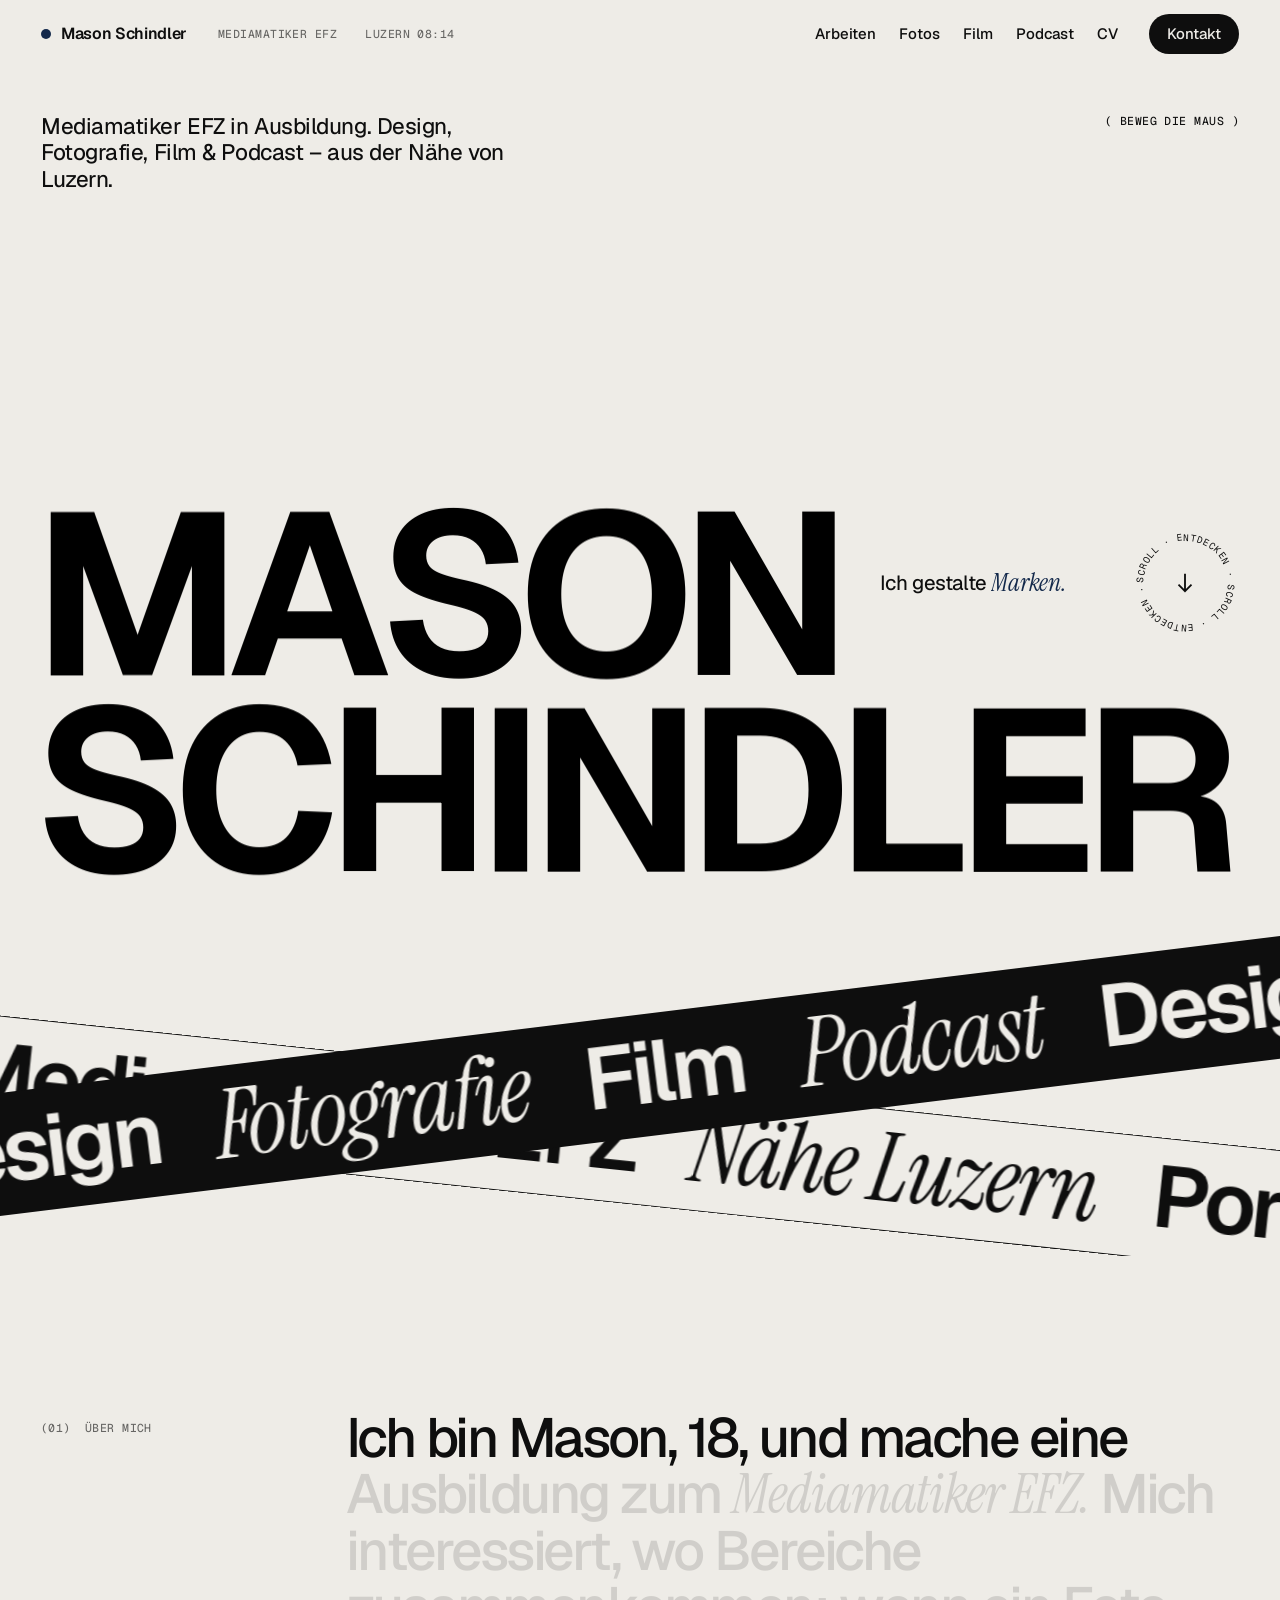
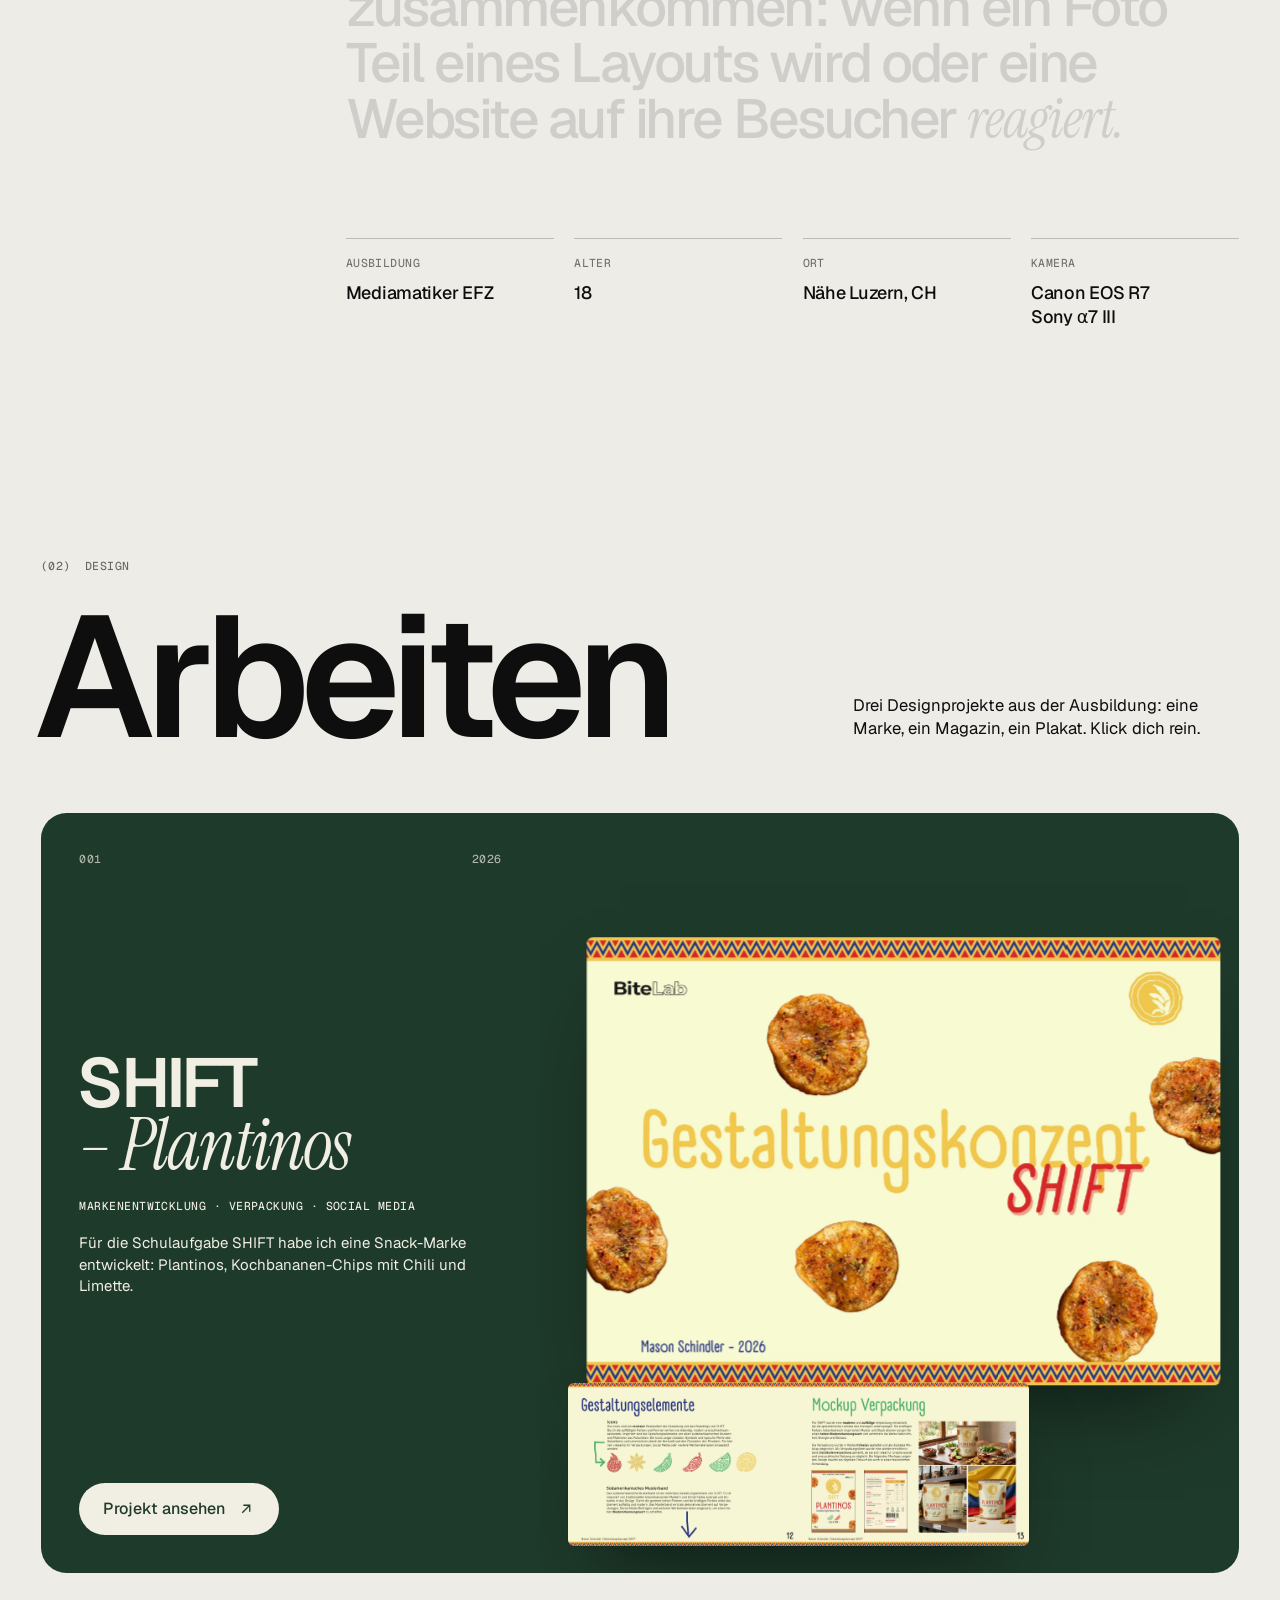
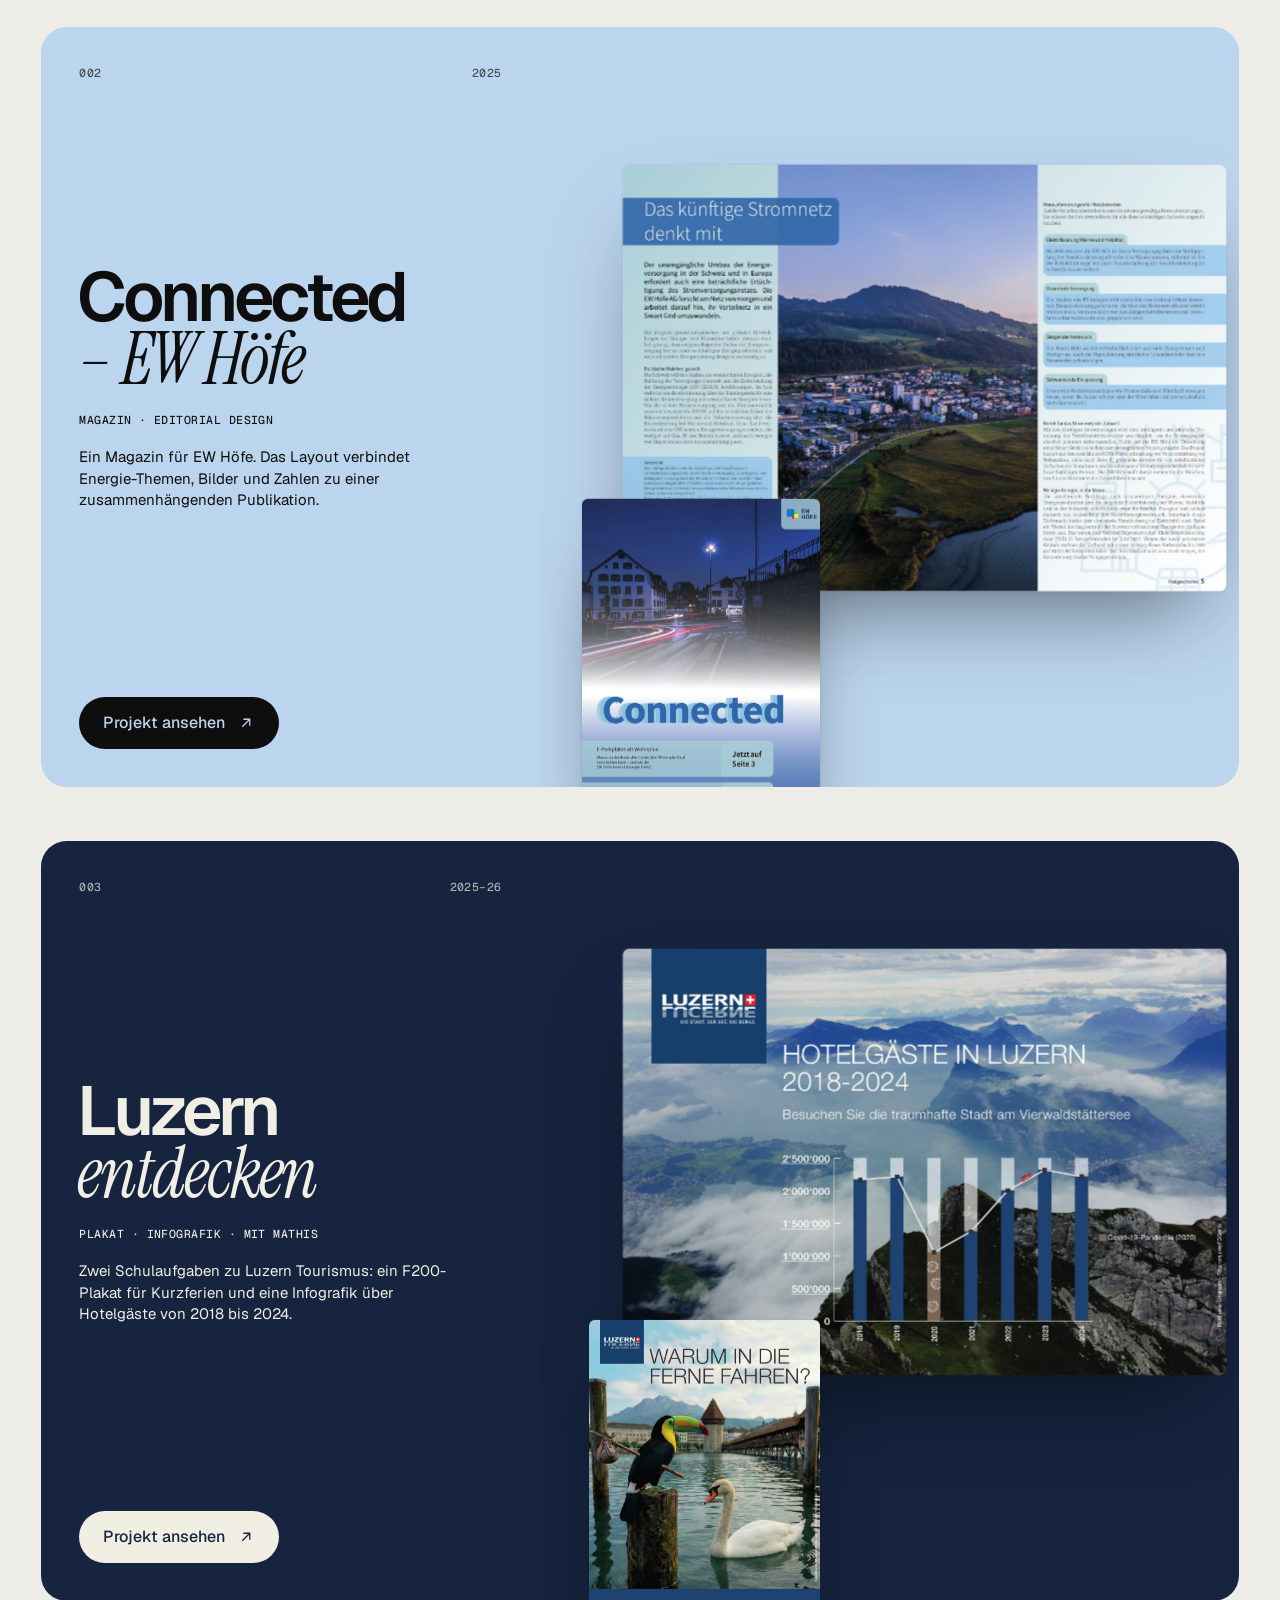
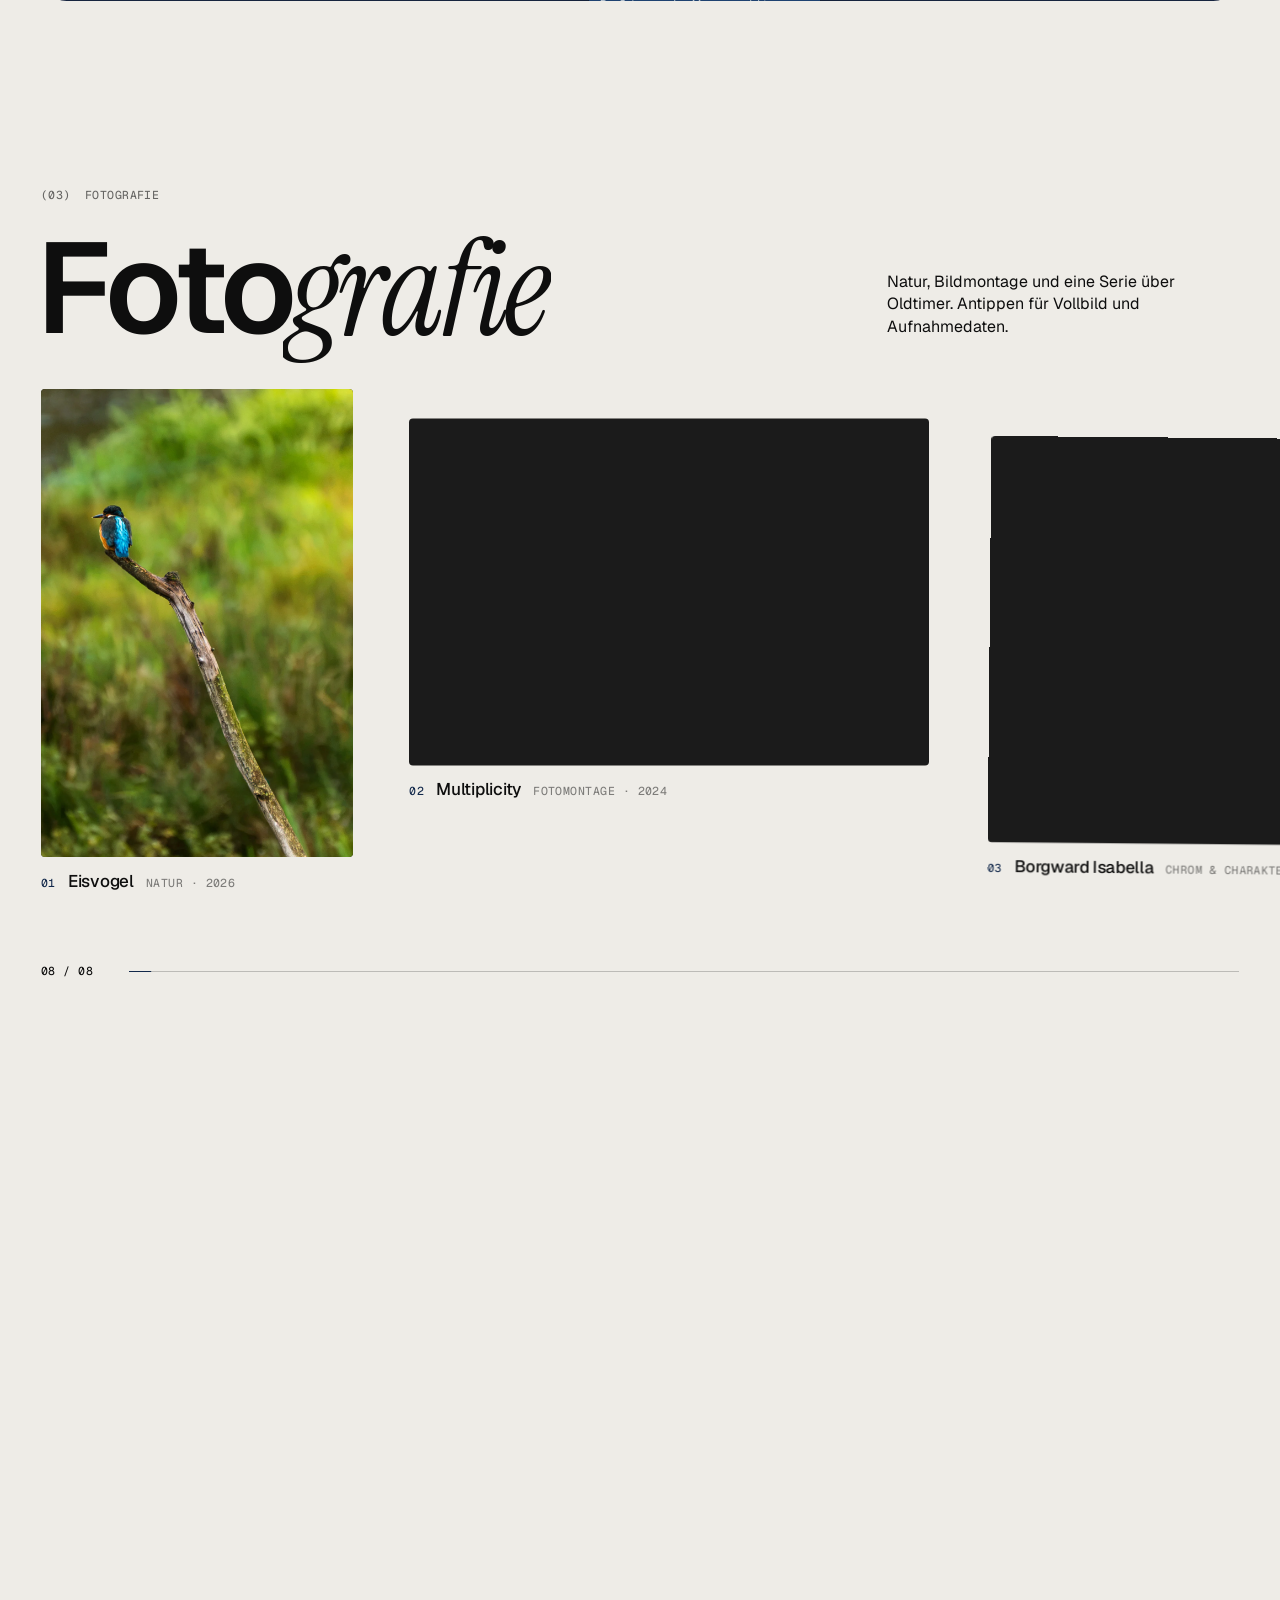
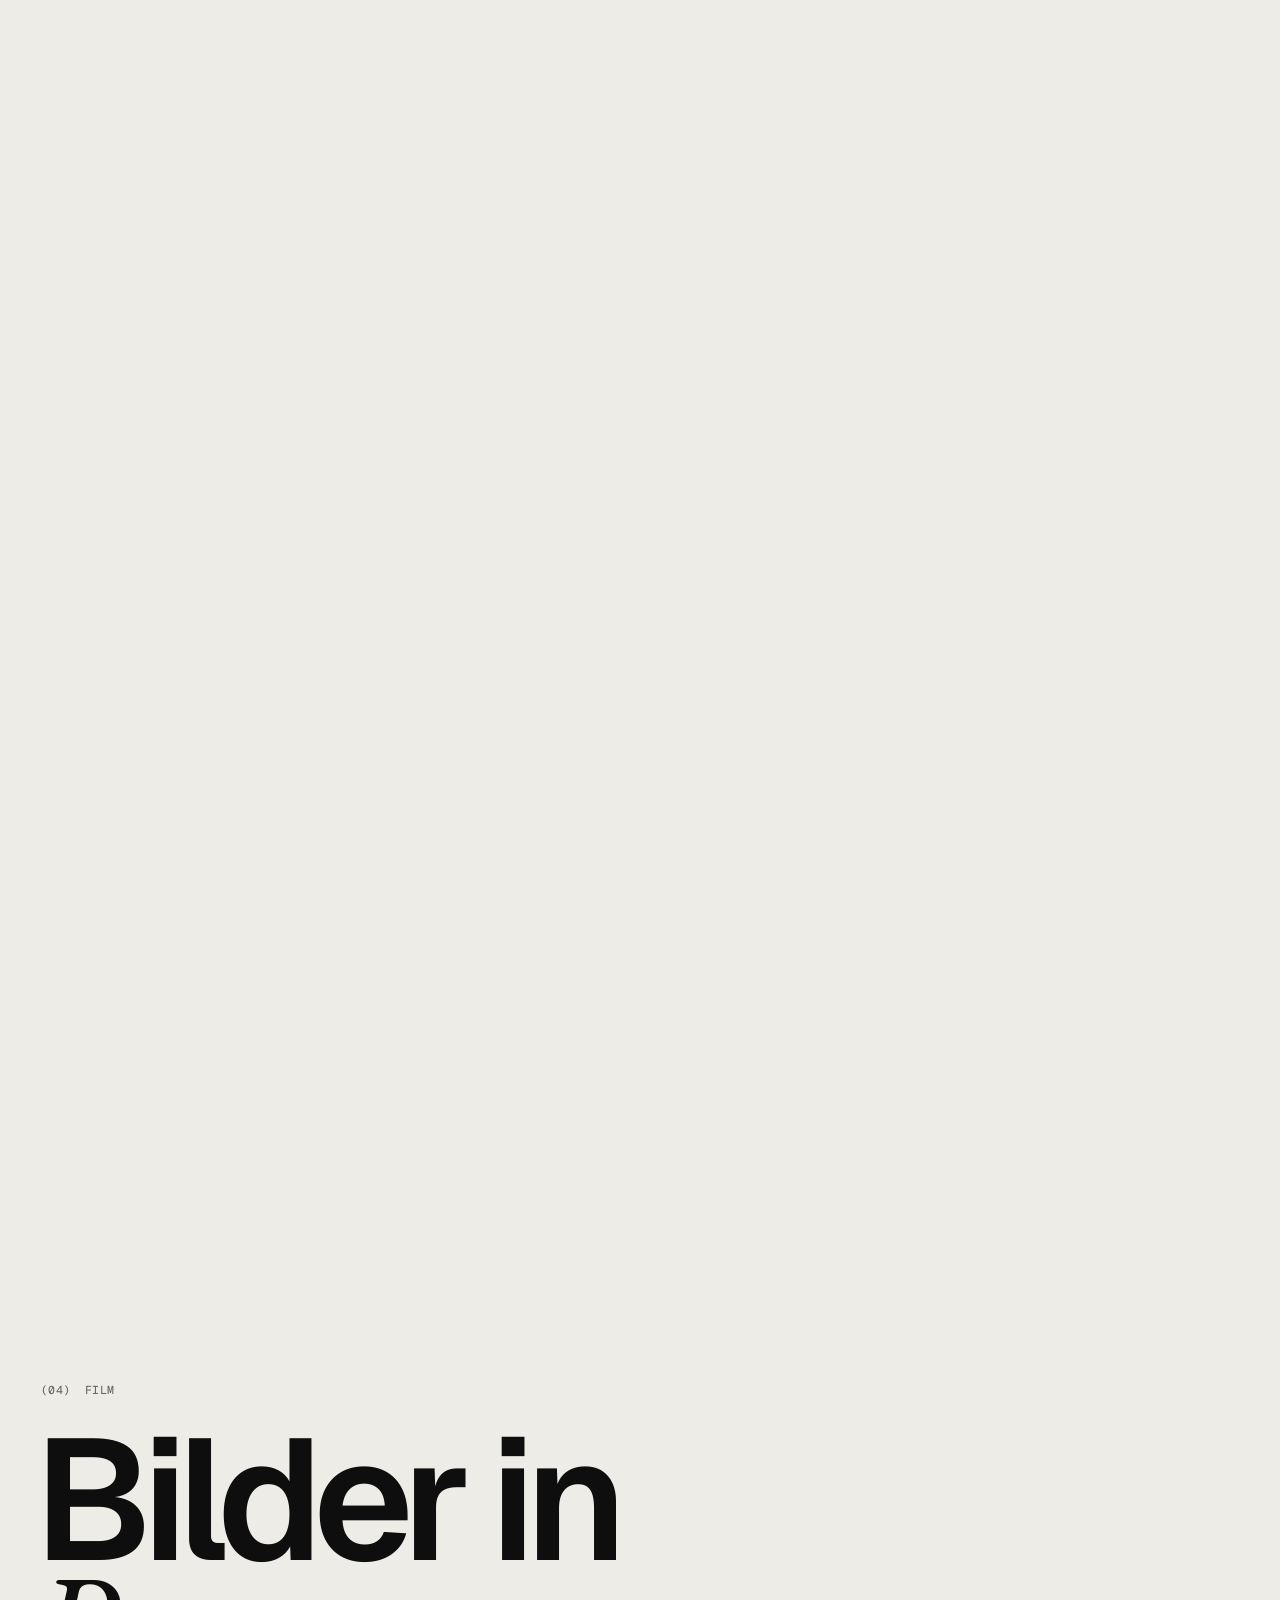
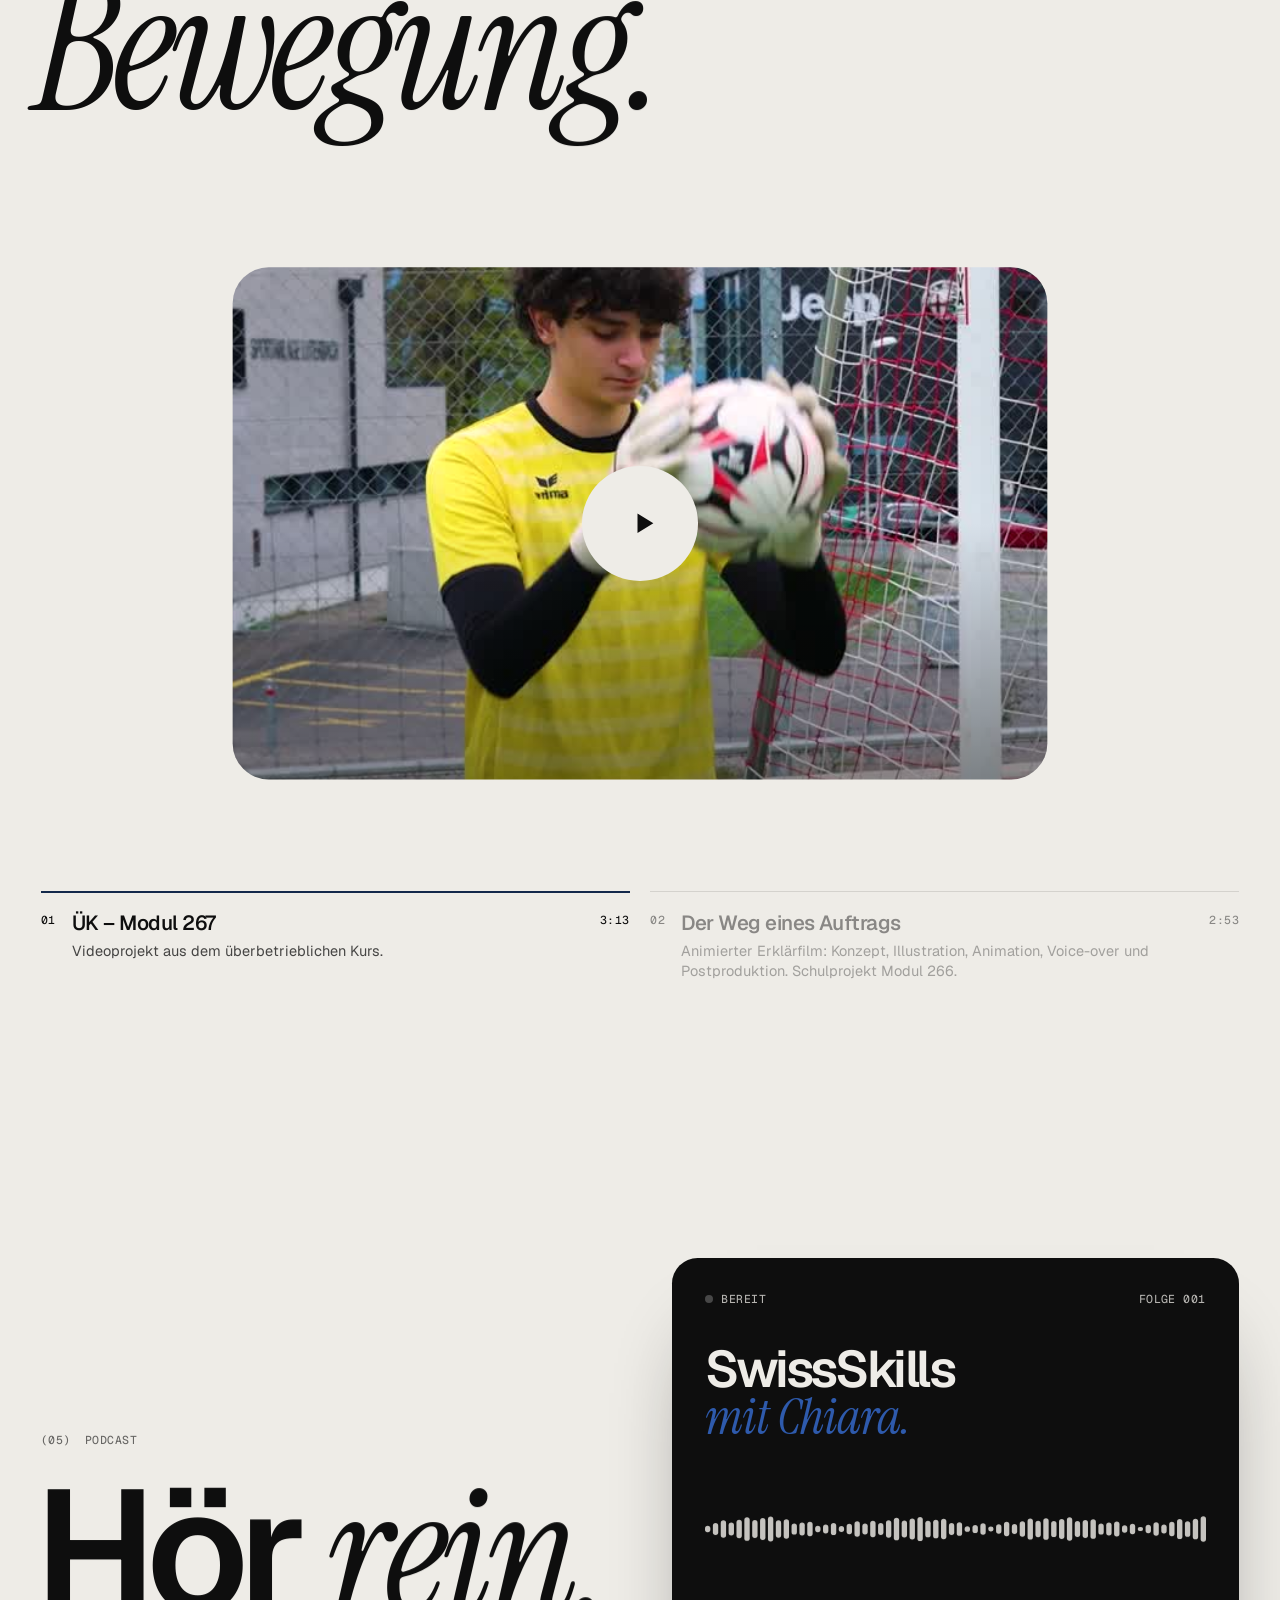
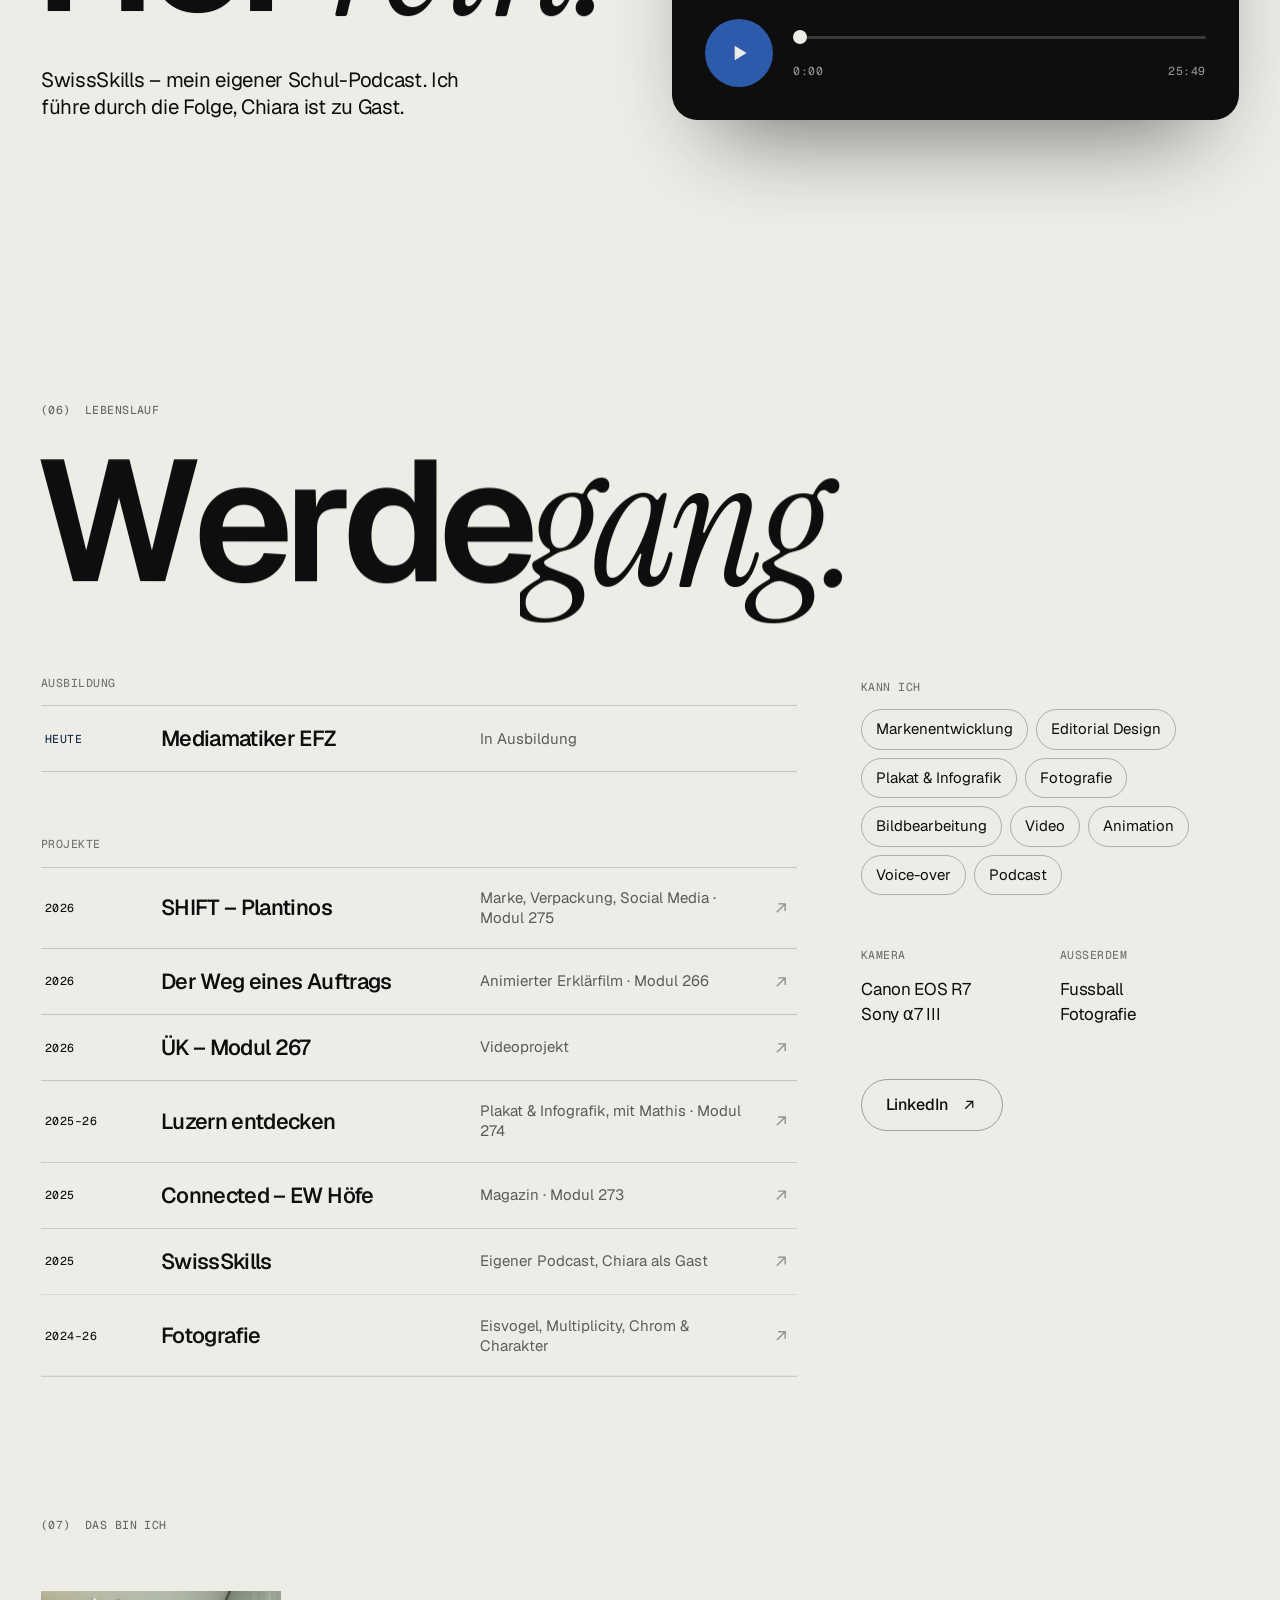
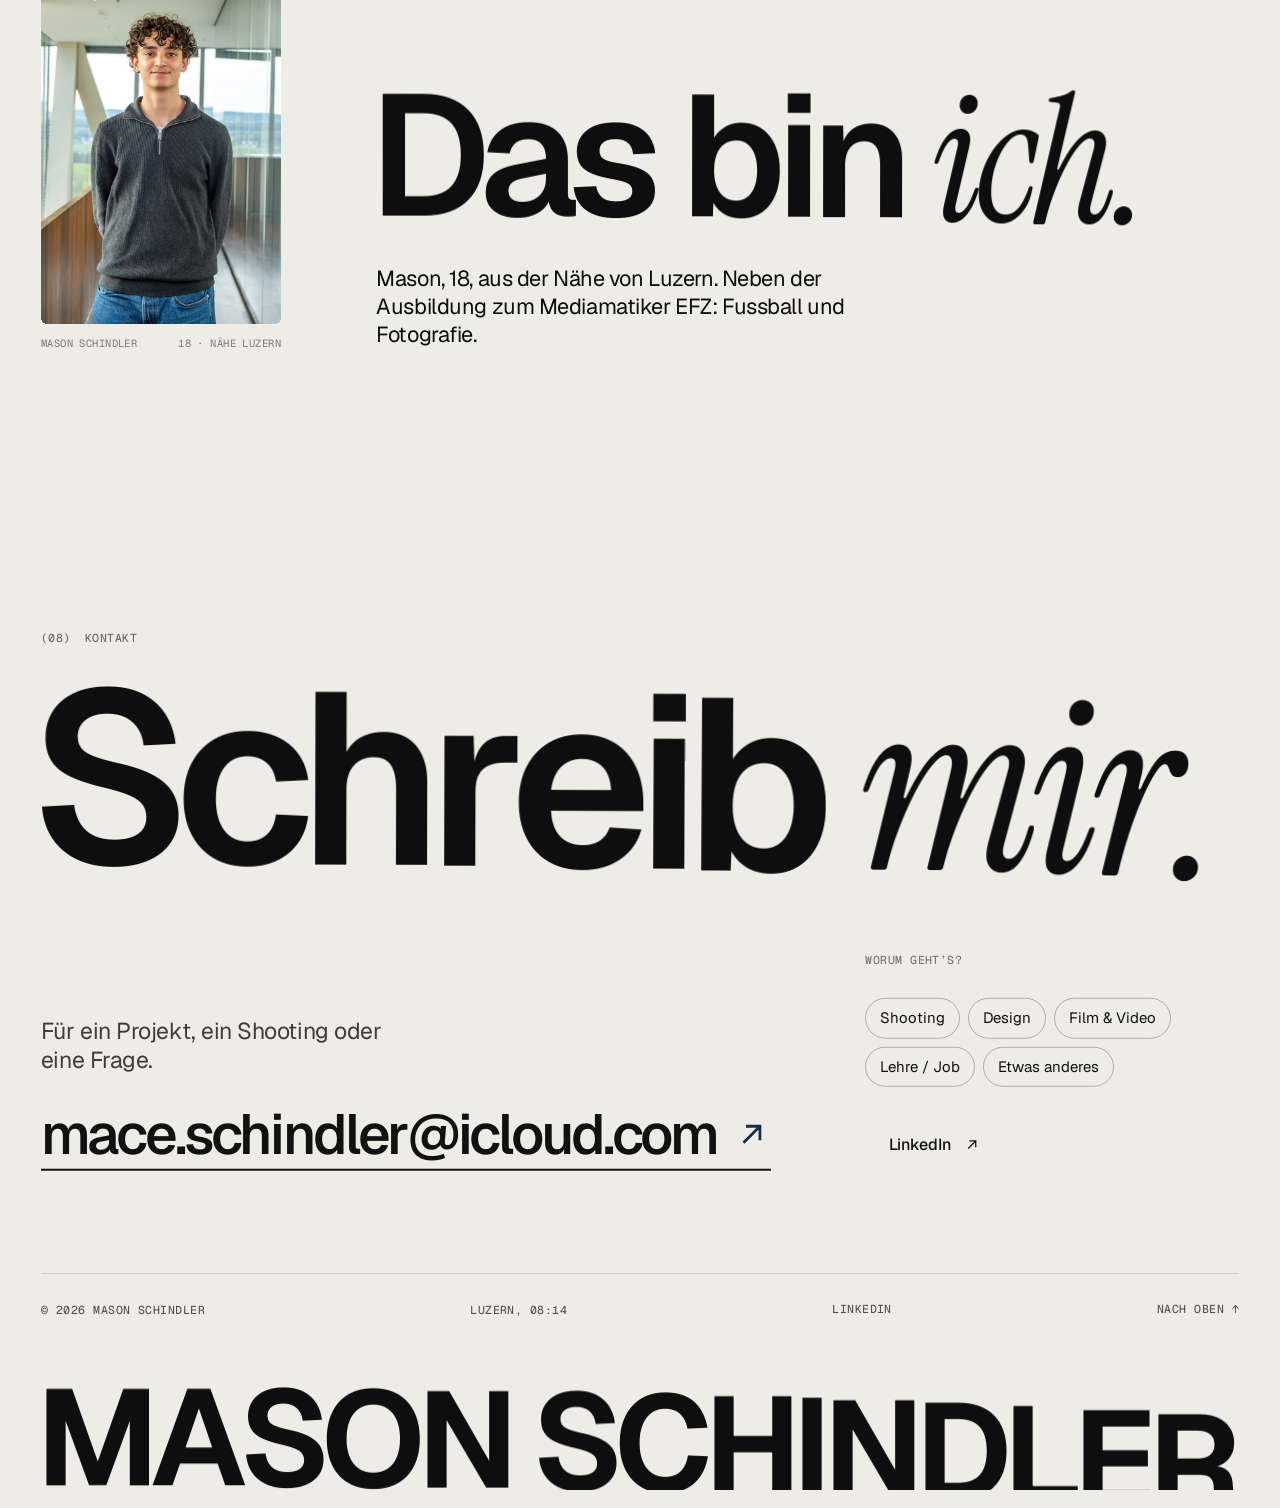
==== commit e302083e: "Porträt in eigenen Bereich «Das bin ich» am Schluss verschoben Über-mich-Text bleibt oben ohne Bild;" ====
--- a/index.html
+++ b/index.html
@@ -104,13 +104,7 @@
 
 <!-- ÜBER MICH -->
 <section class="about wrap" id="ueber" data-theme="light">
-  <div class="about-side">
-    <p class="sec-label mono"><span>(01)</span><span>Über mich</span></p>
-    <figure class="about-photo" data-photo>
-      <span class="ap-frame"><img src="images-portrait.webp" alt="Porträt von Mason Schindler" width="720" height="1080" loading="lazy" decoding="async"></span>
-      <figcaption class="mono"><span>Mason Schindler</span><span>18 · Nähe Luzern</span></figcaption>
-    </figure>
-  </div>
+  <p class="sec-label mono"><span>(01)</span><span>Über mich</span></p>
   <p class="about-text" data-scrub>Ich bin Mason, 18, und mache eine Ausbildung zum <em>Mediamatiker EFZ.</em> Mich interessiert, wo Bereiche zusammenkommen: wenn ein Foto Teil eines Layouts wird oder eine Website auf ihre Besucher <em>reagiert.</em></p>
   <dl class="facts" data-stagger>
     <div><dt class="mono">Ausbildung</dt><dd>Mediamatiker EFZ</dd></div>
@@ -334,10 +328,25 @@
   </div>
 </section>
 
+<!-- DAS BIN ICH -->
+<section class="me wrap" id="ich" data-theme="light">
+  <p class="sec-label mono"><span>(07)</span><span>Das bin ich</span></p>
+  <div class="me-grid">
+    <figure class="about-photo" data-photo>
+      <span class="ap-frame"><img src="images-portrait.webp" alt="Porträt von Mason Schindler" width="720" height="1080" loading="lazy" decoding="async"></span>
+      <figcaption class="mono"><span>Mason Schindler</span><span>18 · Nähe Luzern</span></figcaption>
+    </figure>
+    <div class="me-copy">
+      <h2 class="big-title" data-chars>Das bin <em>ich.</em></h2>
+      <p class="me-text" data-reveal>Mason, 18, aus der Nähe von Luzern. Neben der Ausbildung zum Mediamatiker EFZ: Fussball und Fotografie.</p>
+    </div>
+  </div>
+</section>
+
 <!-- KONTAKT -->
 <section class="contact" id="kontakt" data-theme="dark">
   <div class="wrap">
-    <p class="sec-label mono"><span>(07)</span><span>Kontakt</span></p>
+    <p class="sec-label mono"><span>(08)</span><span>Kontakt</span></p>
     <h2 class="huge-title" data-chars>Schreib <em>mir.</em></h2>
     <div class="contact-grid">
       <div class="contact-copy" data-reveal>
--- a/style.css
+++ b/style.css
@@ -225,16 +225,19 @@
 
 /* ---------- Über mich ---------- */
 .about { display: grid; grid-template-columns: repeat(12, minmax(0, 1fr)); column-gap: var(--gap); padding-block: clamp(80px, 12vw, 200px) clamp(80px, 12vw, 200px); }
-.about-side { grid-column: 1 / 4; grid-row: 1 / span 2; display: flex; flex-direction: column; justify-content: space-between; gap: 32px; padding-right: var(--gap); }
-.about .sec-label { padding-top: .9em; margin-bottom: 0; }
-.about-photo { width: min(100%, 230px); }
+.about .sec-label { grid-column: 1 / 4; padding-top: .9em; }
+.me { padding-block: 0 clamp(90px, 11vw, 180px); }
+.me-grid { display: grid; grid-template-columns: minmax(0, 3fr) minmax(0, 9fr); column-gap: var(--gap); align-items: end; }
+.me-copy { padding-left: var(--gap); }
+.me-text { max-width: 24em; margin-top: clamp(20px, 2.4vw, 36px); font-size: clamp(19px, 1.7vw, 26px); line-height: 1.3; letter-spacing: -.02em; }
+.about-photo { width: min(100%, 240px); }
 .ap-frame { display: block; aspect-ratio: 2 / 3; overflow: hidden; border-radius: 6px; background: #dcd9d2; }
 .ap-frame img { width: 100%; height: 100%; object-fit: cover; transition: transform 1.2s var(--ease); }
 .about-photo:hover .ap-frame img { transform: scale(1.04); }
 .about-photo figcaption { display: flex; justify-content: space-between; gap: 8px; margin-top: 10px; opacity: .55; font-size: 10.5px; }
-.about-text { grid-column: 4 / -1; grid-row: 1; font-size: clamp(30px, 4.3vw, 76px); line-height: 1.02; letter-spacing: -.045em; font-weight: 500; text-wrap: pretty; }
+.about-text { grid-column: 4 / -1; font-size: clamp(30px, 4.3vw, 76px); line-height: 1.02; letter-spacing: -.045em; font-weight: 500; text-wrap: pretty; }
 .about-text em { letter-spacing: -.02em; }
-.facts { grid-column: 4 / -1; grid-row: 2; display: grid; grid-template-columns: repeat(4, minmax(0, 1fr)); gap: var(--gap); margin-top: clamp(56px, 7vw, 110px); }
+.facts { grid-column: 4 / -1; display: grid; grid-template-columns: repeat(4, minmax(0, 1fr)); gap: var(--gap); margin-top: clamp(56px, 7vw, 110px); }
 .facts > div { border-top: 1px solid color-mix(in srgb, currentColor 22%, transparent); padding-top: 16px; }
 .facts dt { opacity: .55; margin-bottom: 10px; }
 .facts dd { font-size: clamp(17px, 1.4vw, 21px); line-height: 1.3; letter-spacing: -.015em; font-weight: 500; }
@@ -531,7 +534,8 @@
 
   .about { display: block; }
   .about .sec-label { padding-top: 0; }
-  .about-side { padding-right: 0; gap: 20px; margin-bottom: 36px; }
+  .me-grid { display: block; }
+  .me-copy { padding-left: 0; margin-top: 28px; }
   .about-photo { width: min(46vw, 200px); }
   .about-photo figcaption { flex-direction: column; gap: 2px; }
   .facts { grid-template-columns: repeat(2, minmax(0, 1fr)); row-gap: 28px; }
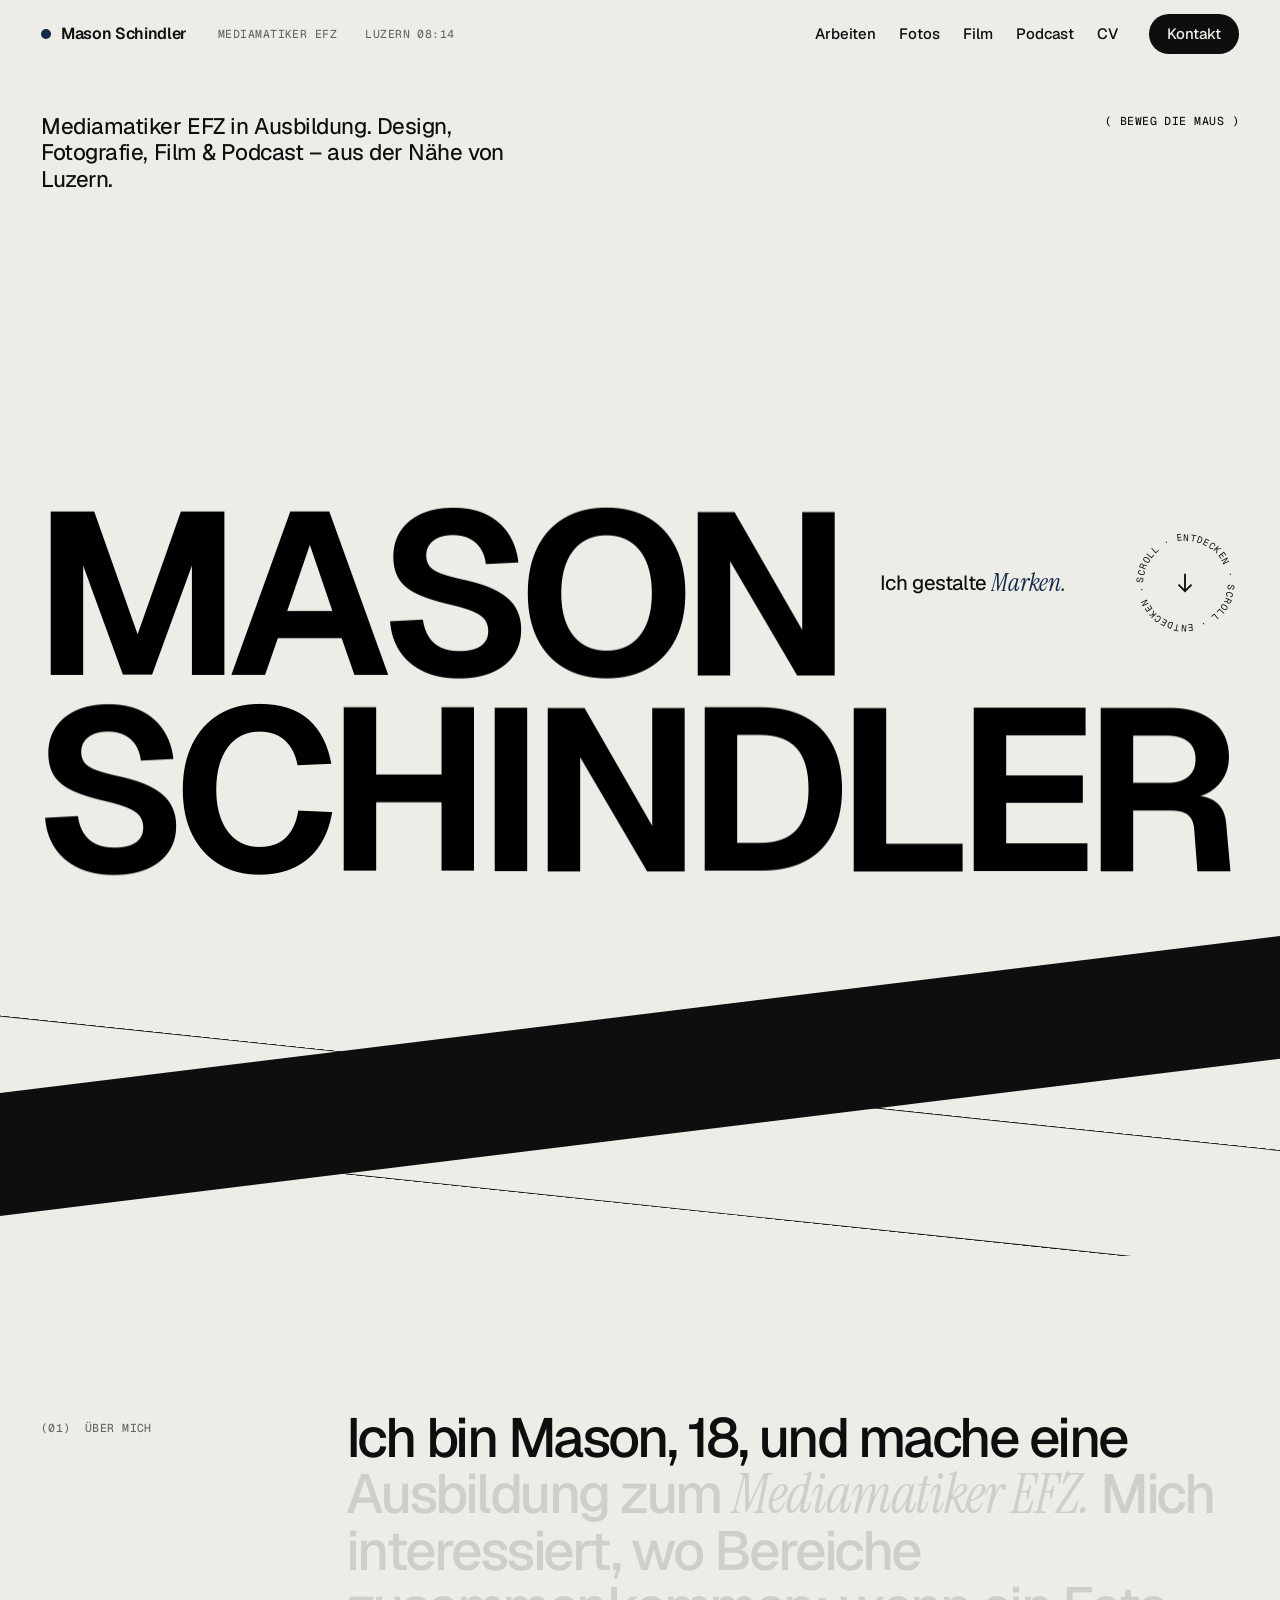
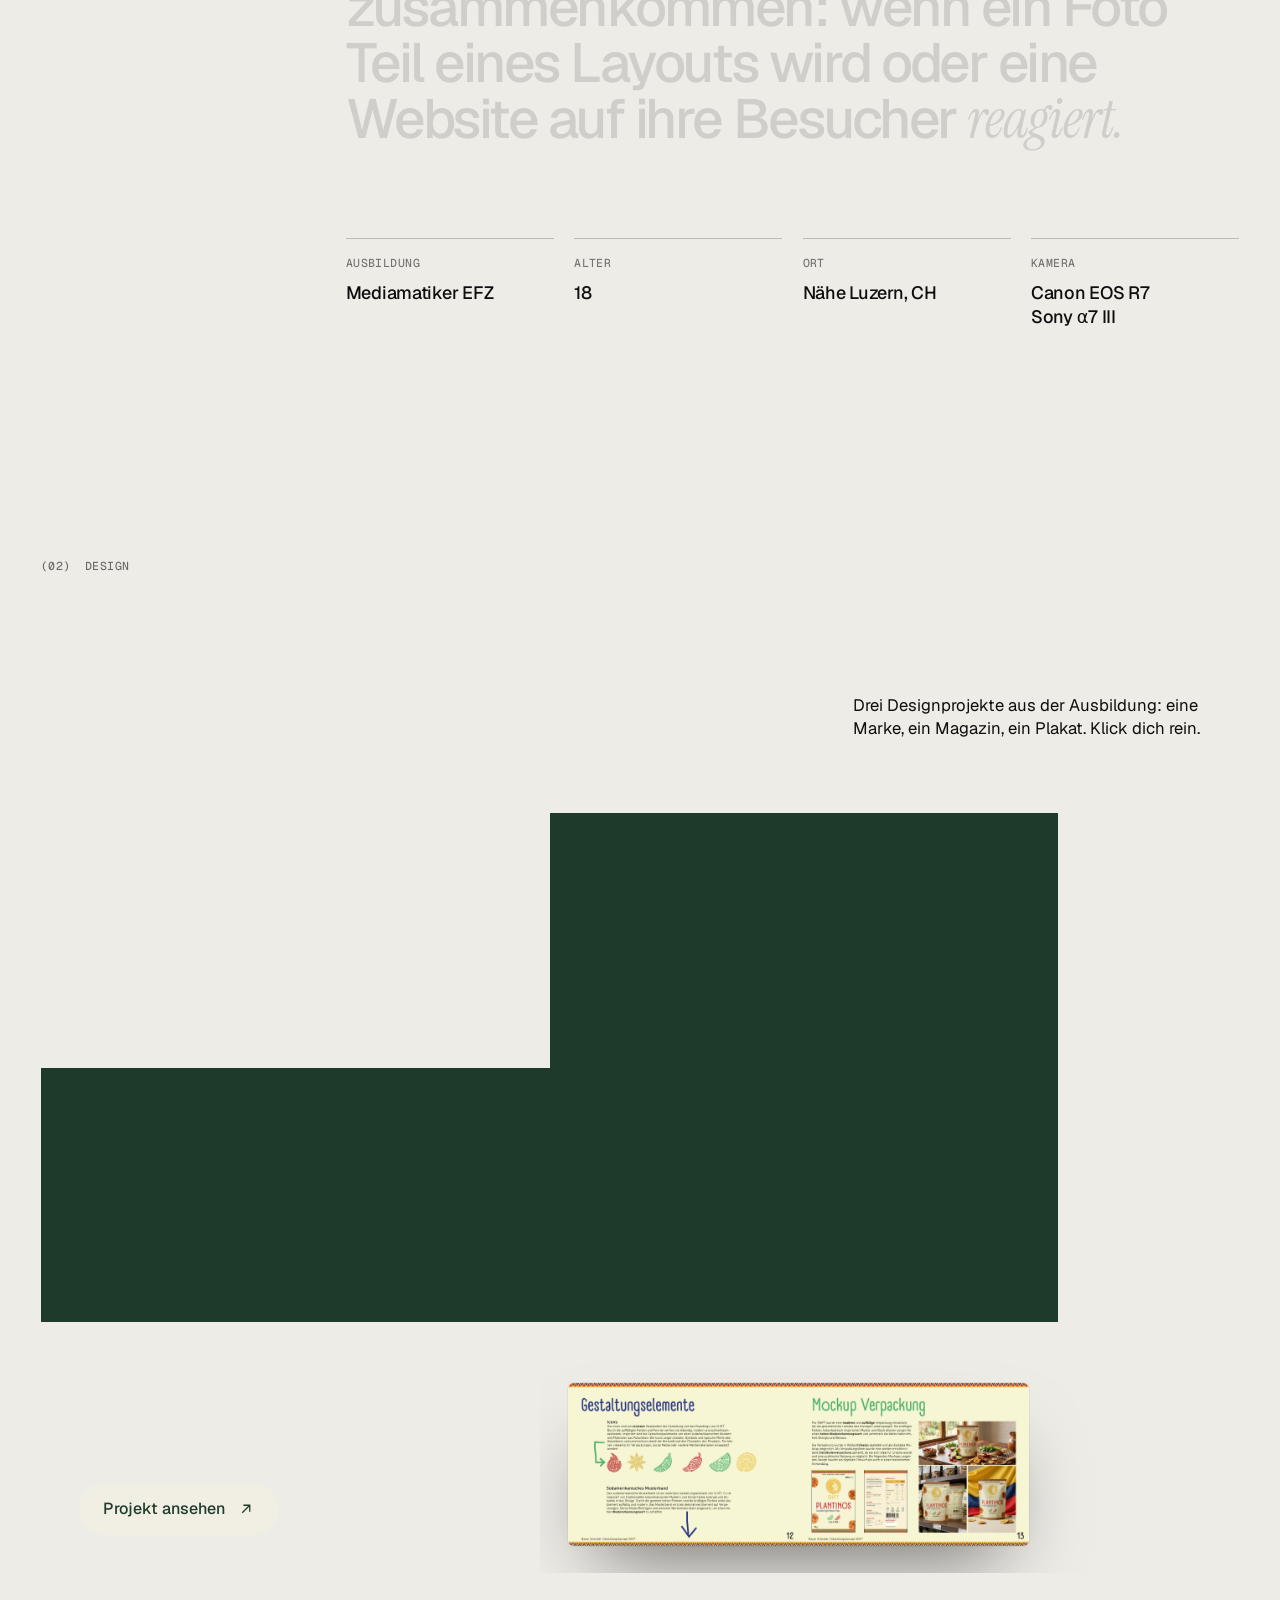
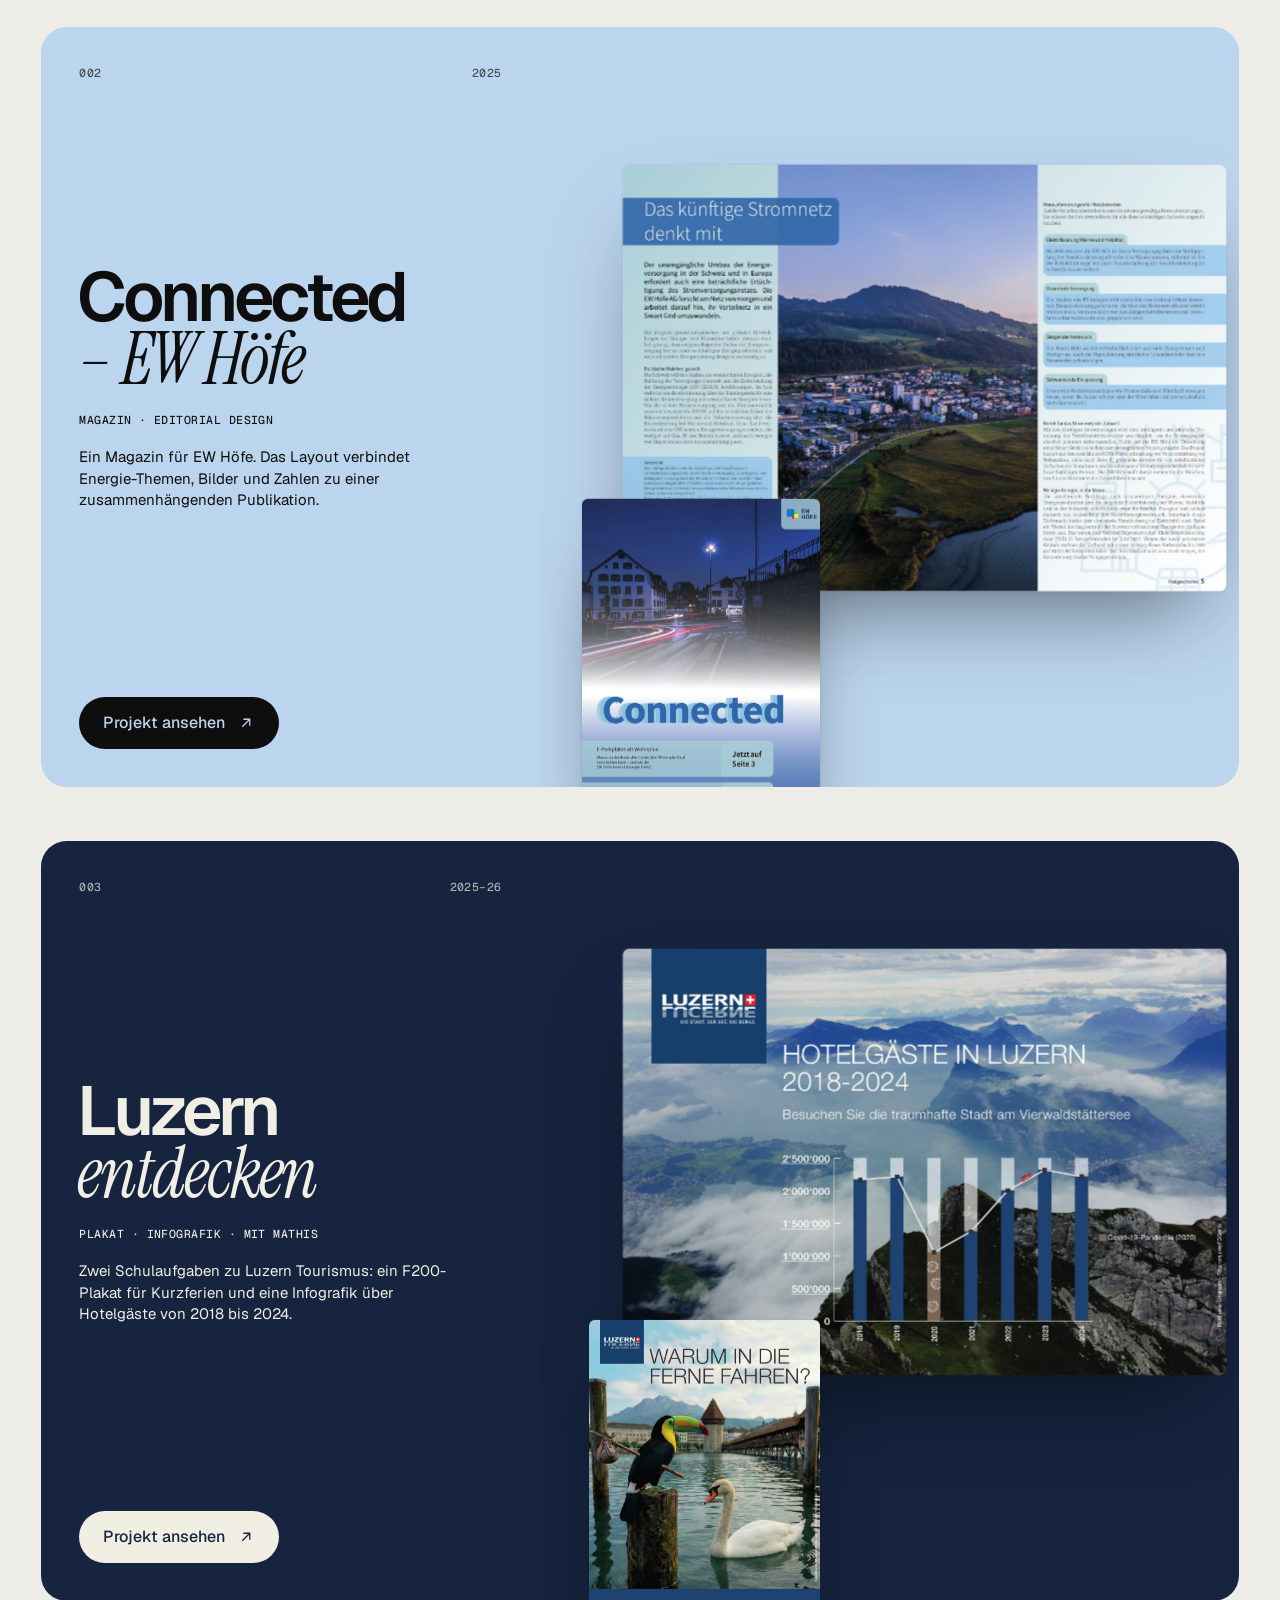
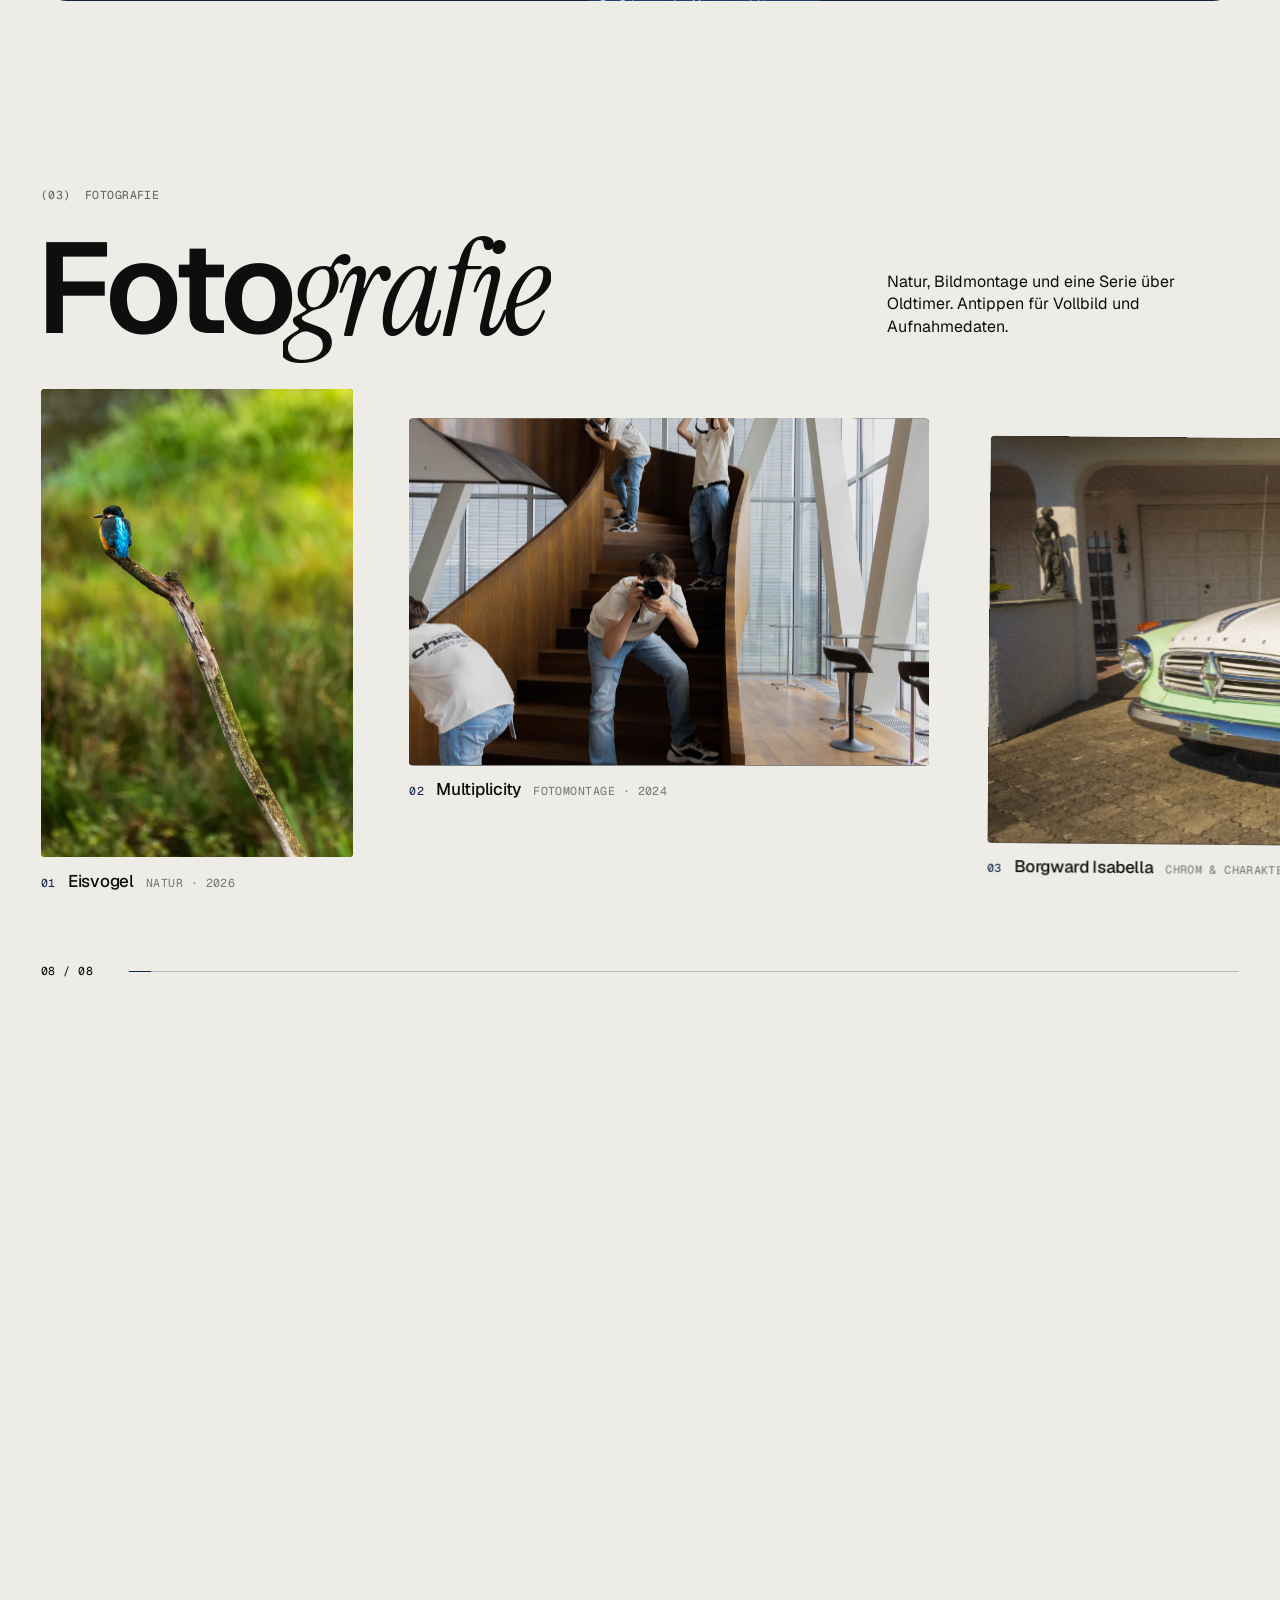
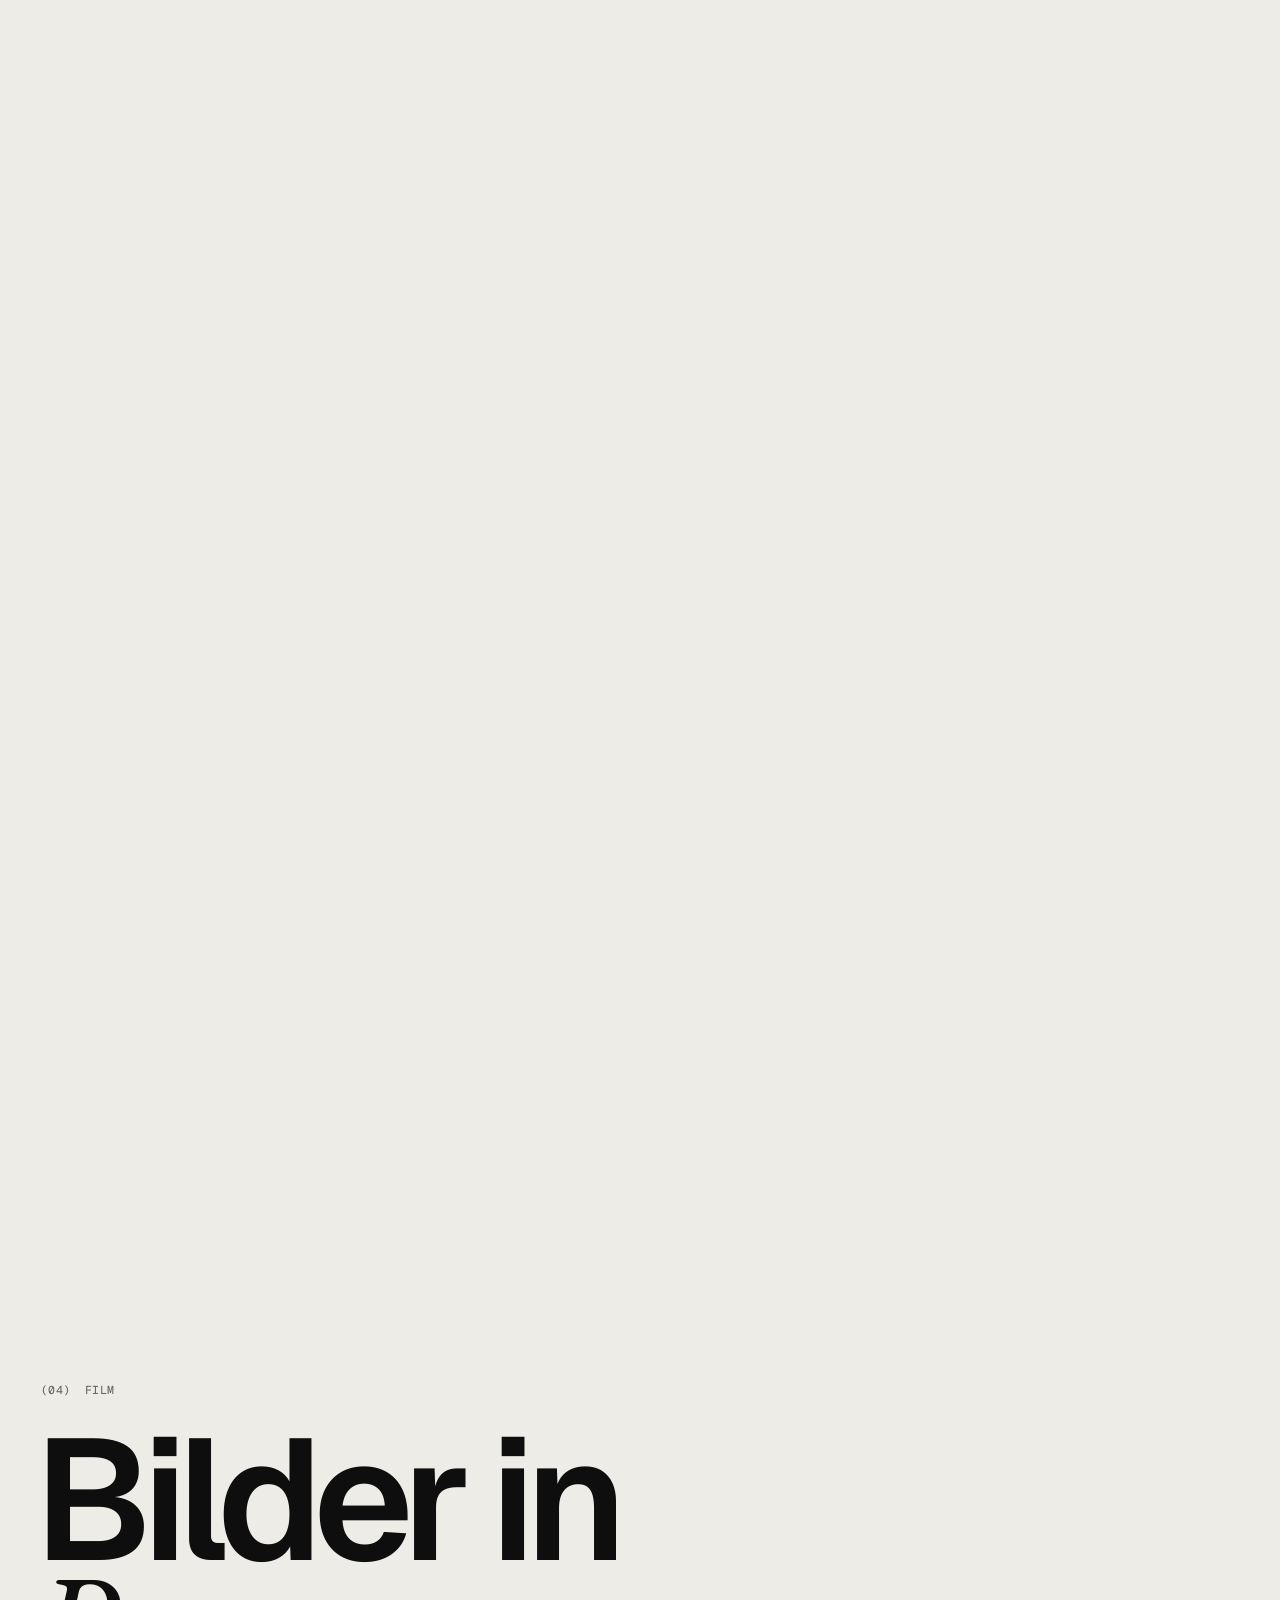
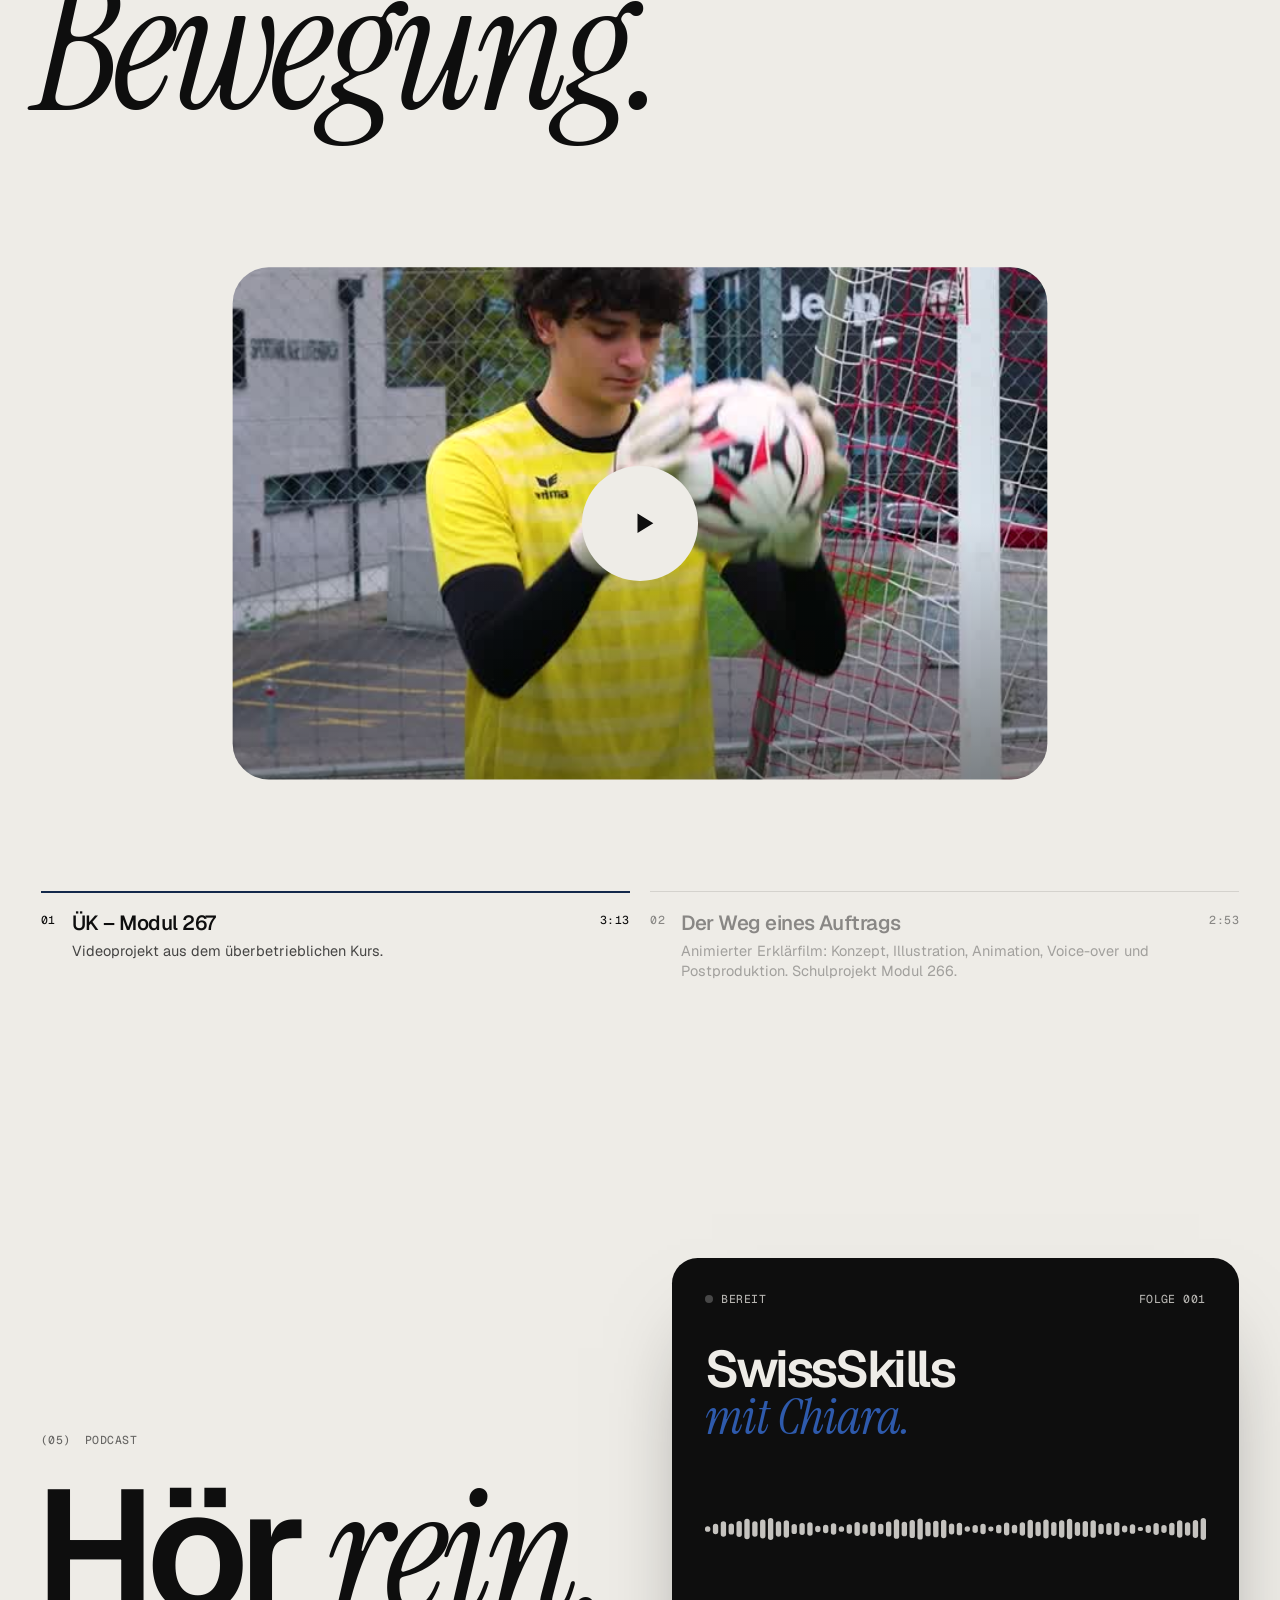
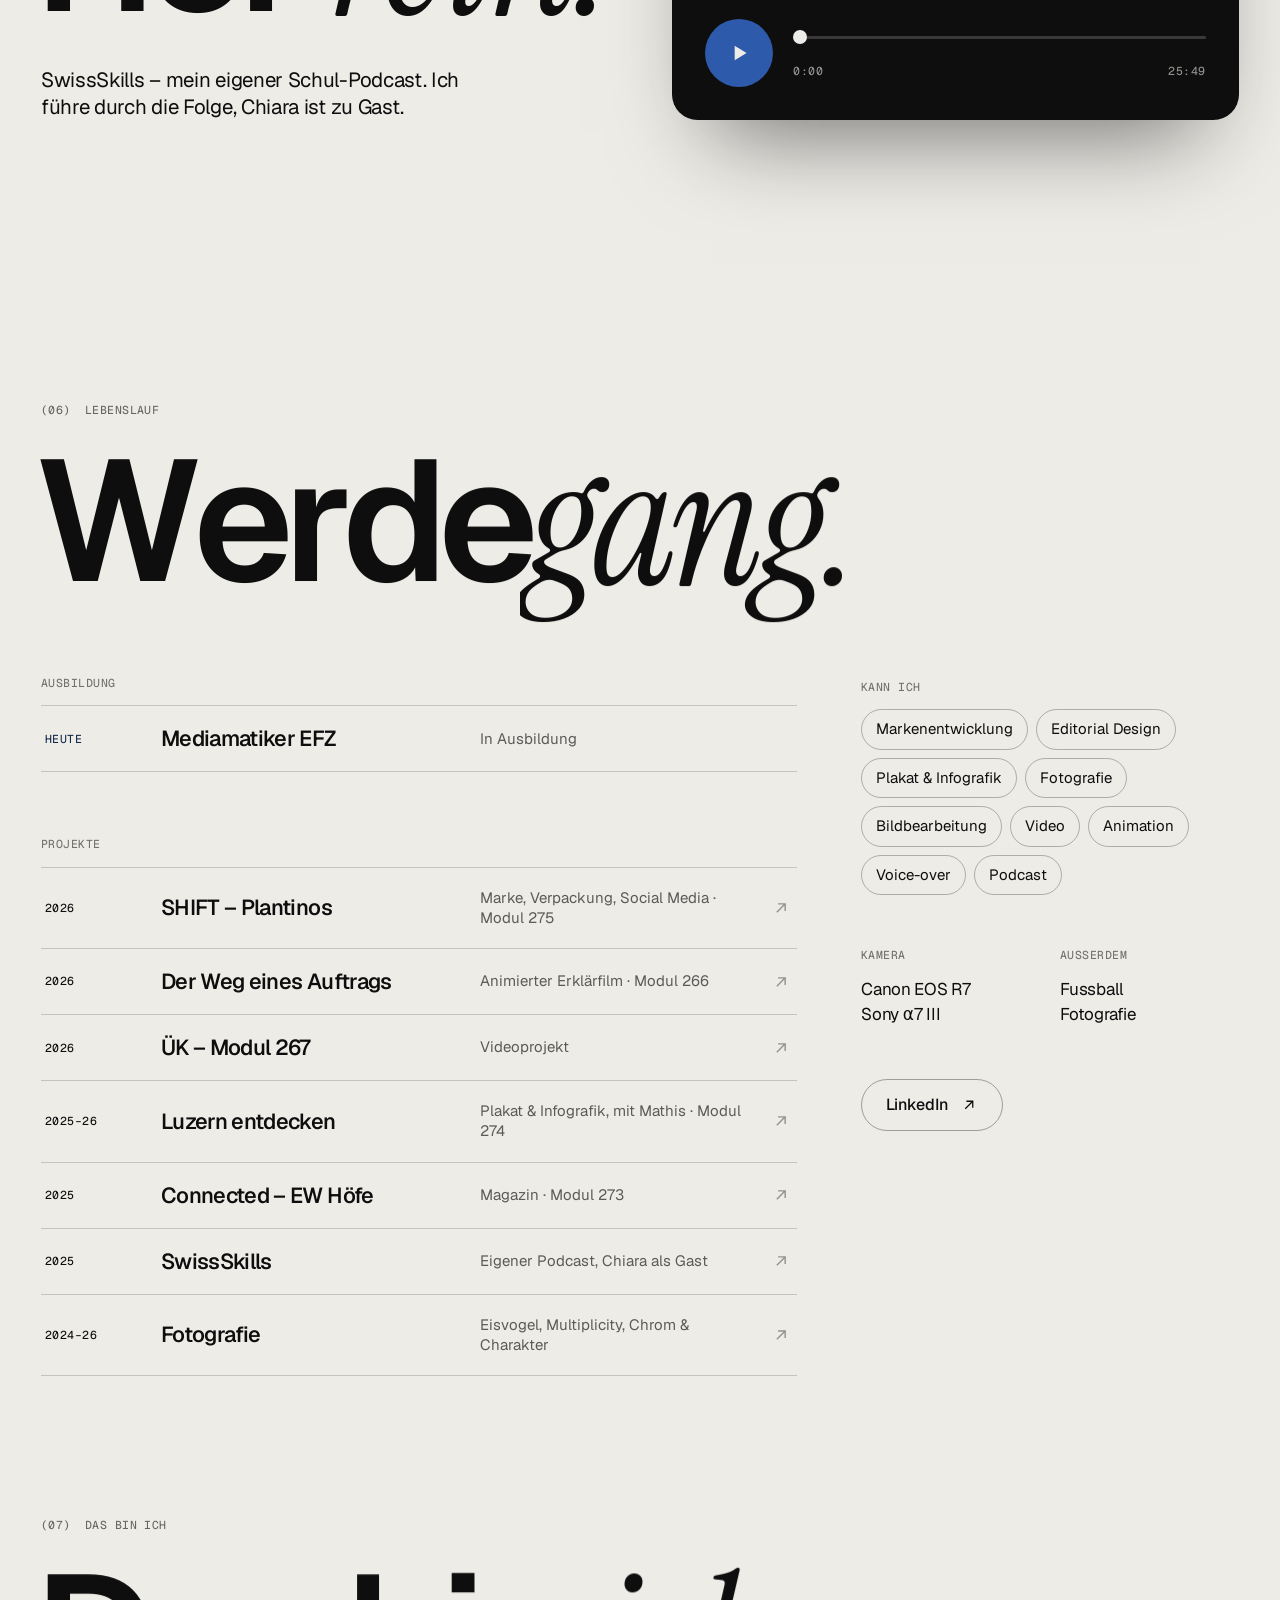
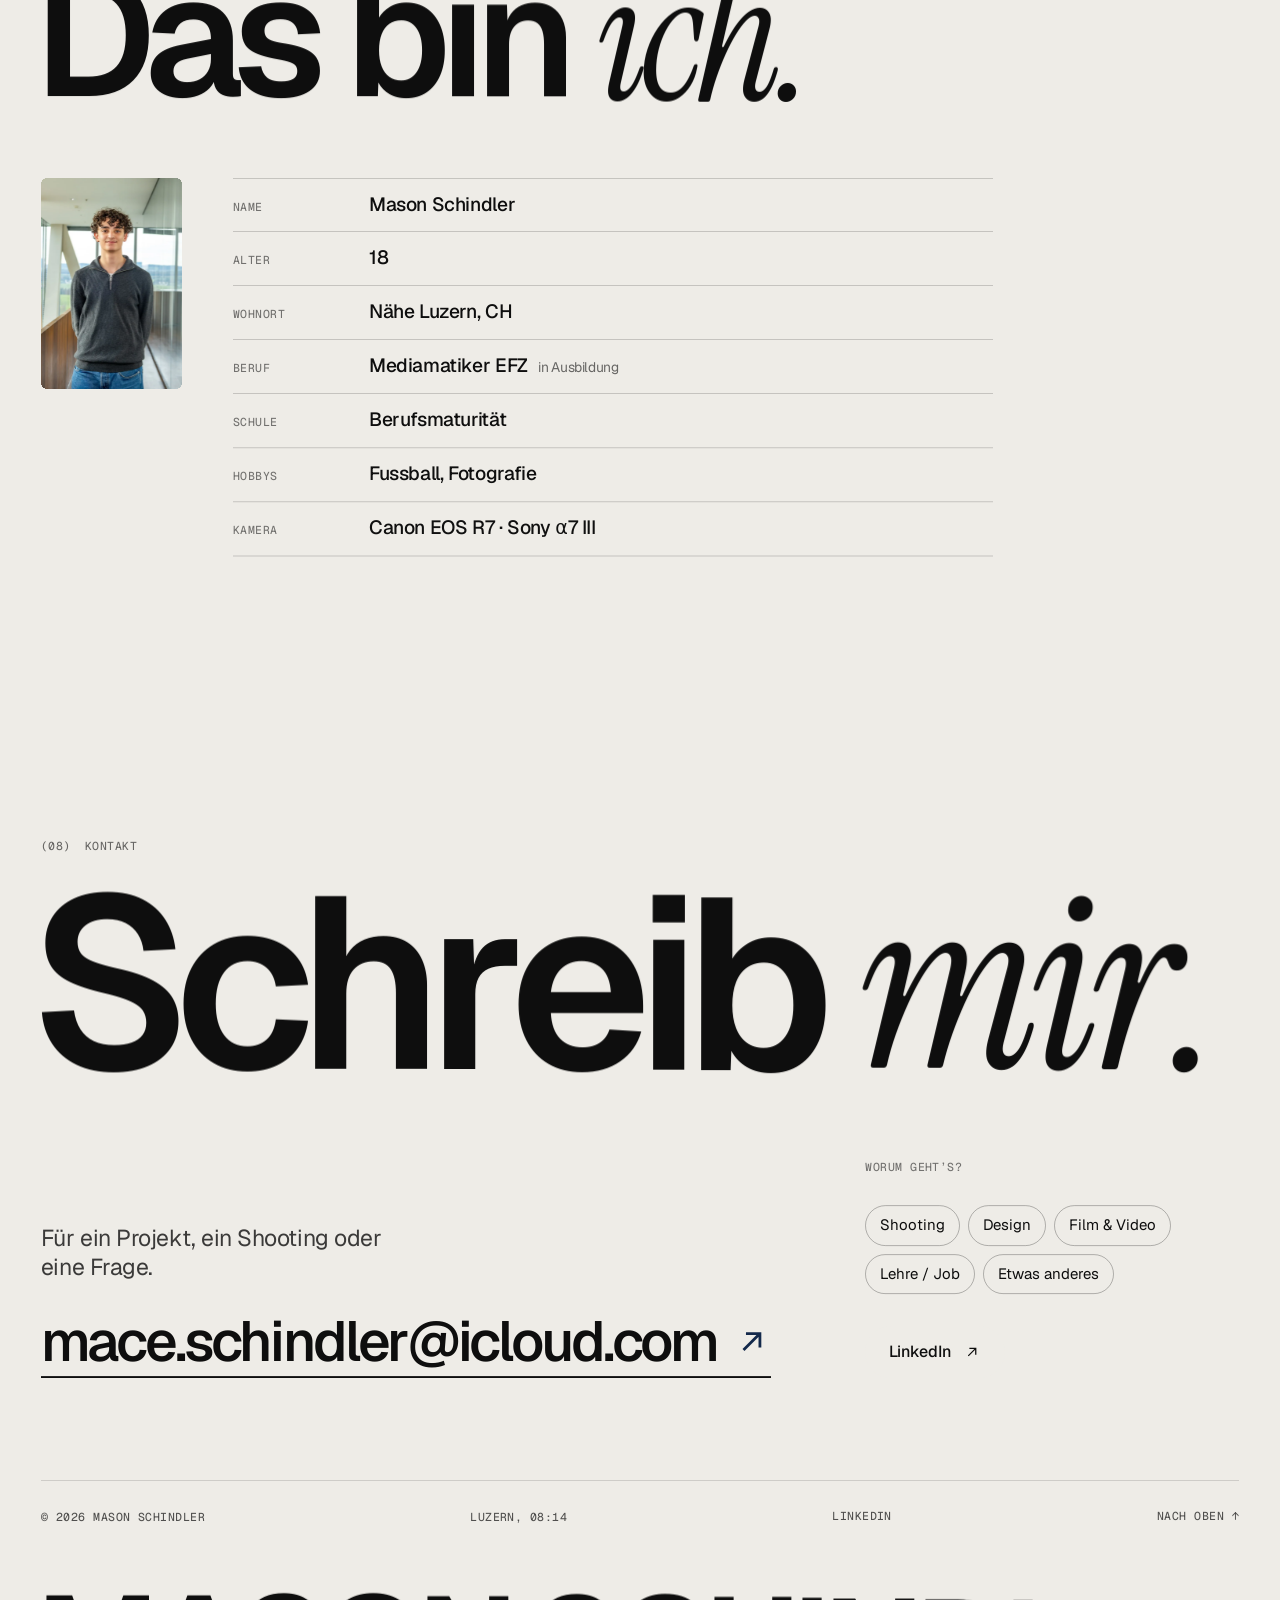
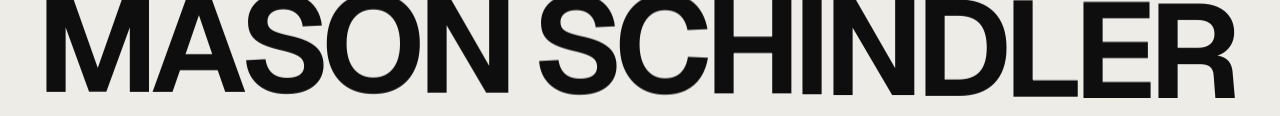
==== commit f6a2c5b2: "«Das bin ich»: kleines Foto mit Biografie-Zeilen daneben Co-Authored-By: Claude Opus 5.5 <noreply@an" ====
--- a/index.html
+++ b/index.html
@@ -331,15 +331,20 @@
 <!-- DAS BIN ICH -->
 <section class="me wrap" id="ich" data-theme="light">
   <p class="sec-label mono"><span>(07)</span><span>Das bin ich</span></p>
+  <h2 class="big-title me-title" data-chars>Das bin <em>ich.</em></h2>
   <div class="me-grid">
     <figure class="about-photo" data-photo>
       <span class="ap-frame"><img src="images-portrait.webp" alt="Porträt von Mason Schindler" width="720" height="1080" loading="lazy" decoding="async"></span>
-      <figcaption class="mono"><span>Mason Schindler</span><span>18 · Nähe Luzern</span></figcaption>
     </figure>
-    <div class="me-copy">
-      <h2 class="big-title" data-chars>Das bin <em>ich.</em></h2>
-      <p class="me-text" data-reveal>Mason, 18, aus der Nähe von Luzern. Neben der Ausbildung zum Mediamatiker EFZ: Fussball und Fotografie.</p>
-    </div>
+    <dl class="bio" data-stagger>
+      <div><dt class="mono">Name</dt><dd>Mason Schindler</dd></div>
+      <div><dt class="mono">Alter</dt><dd>18</dd></div>
+      <div><dt class="mono">Wohnort</dt><dd>Nähe Luzern, CH</dd></div>
+      <div><dt class="mono">Beruf</dt><dd>Mediamatiker EFZ <small>in Ausbildung</small></dd></div>
+      <div><dt class="mono">Schule</dt><dd>Berufsmaturität</dd></div>
+      <div><dt class="mono">Hobbys</dt><dd>Fussball, Fotografie</dd></div>
+      <div><dt class="mono">Kamera</dt><dd>Canon EOS R7 · Sony α7 III</dd></div>
+    </dl>
   </div>
 </section>
 
--- a/style.css
+++ b/style.css
@@ -227,10 +227,14 @@
 .about { display: grid; grid-template-columns: repeat(12, minmax(0, 1fr)); column-gap: var(--gap); padding-block: clamp(80px, 12vw, 200px) clamp(80px, 12vw, 200px); }
 .about .sec-label { grid-column: 1 / 4; padding-top: .9em; }
 .me { padding-block: 0 clamp(90px, 11vw, 180px); }
-.me-grid { display: grid; grid-template-columns: minmax(0, 3fr) minmax(0, 9fr); column-gap: var(--gap); align-items: end; }
-.me-copy { padding-left: var(--gap); }
-.me-text { max-width: 24em; margin-top: clamp(20px, 2.4vw, 36px); font-size: clamp(19px, 1.7vw, 26px); line-height: 1.3; letter-spacing: -.02em; }
-.about-photo { width: min(100%, 240px); }
+.me-title { margin-bottom: clamp(36px, 5vw, 72px); }
+.me-grid { display: grid; grid-template-columns: auto minmax(0, 1fr); column-gap: clamp(24px, 4vw, 72px); align-items: start; }
+.about-photo { width: clamp(110px, 11vw, 160px); }
+.bio { border-top: 1px solid color-mix(in srgb, currentColor 18%, transparent); max-width: 760px; }
+.bio > div { display: grid; grid-template-columns: 120px minmax(0, 1fr); gap: 16px; align-items: baseline; padding: 14px 0; border-bottom: 1px solid color-mix(in srgb, currentColor 18%, transparent); }
+.bio dt { opacity: .55; }
+.bio dd { font-size: clamp(17px, 1.5vw, 22px); font-weight: 500; letter-spacing: -.02em; line-height: 1.3; }
+.bio small { font-size: .72em; font-weight: 400; opacity: .6; margin-left: 6px; }
 .ap-frame { display: block; aspect-ratio: 2 / 3; overflow: hidden; border-radius: 6px; background: #dcd9d2; }
 .ap-frame img { width: 100%; height: 100%; object-fit: cover; transition: transform 1.2s var(--ease); }
 .about-photo:hover .ap-frame img { transform: scale(1.04); }
@@ -534,9 +538,9 @@
 
   .about { display: block; }
   .about .sec-label { padding-top: 0; }
-  .me-grid { display: block; }
-  .me-copy { padding-left: 0; margin-top: 28px; }
-  .about-photo { width: min(46vw, 200px); }
+  .me-grid { column-gap: 16px; }
+  .about-photo { width: 92px; }
+  .bio > div { grid-template-columns: 1fr; gap: 2px; padding: 10px 0; }
   .about-photo figcaption { flex-direction: column; gap: 2px; }
   .facts { grid-template-columns: repeat(2, minmax(0, 1fr)); row-gap: 28px; }
 
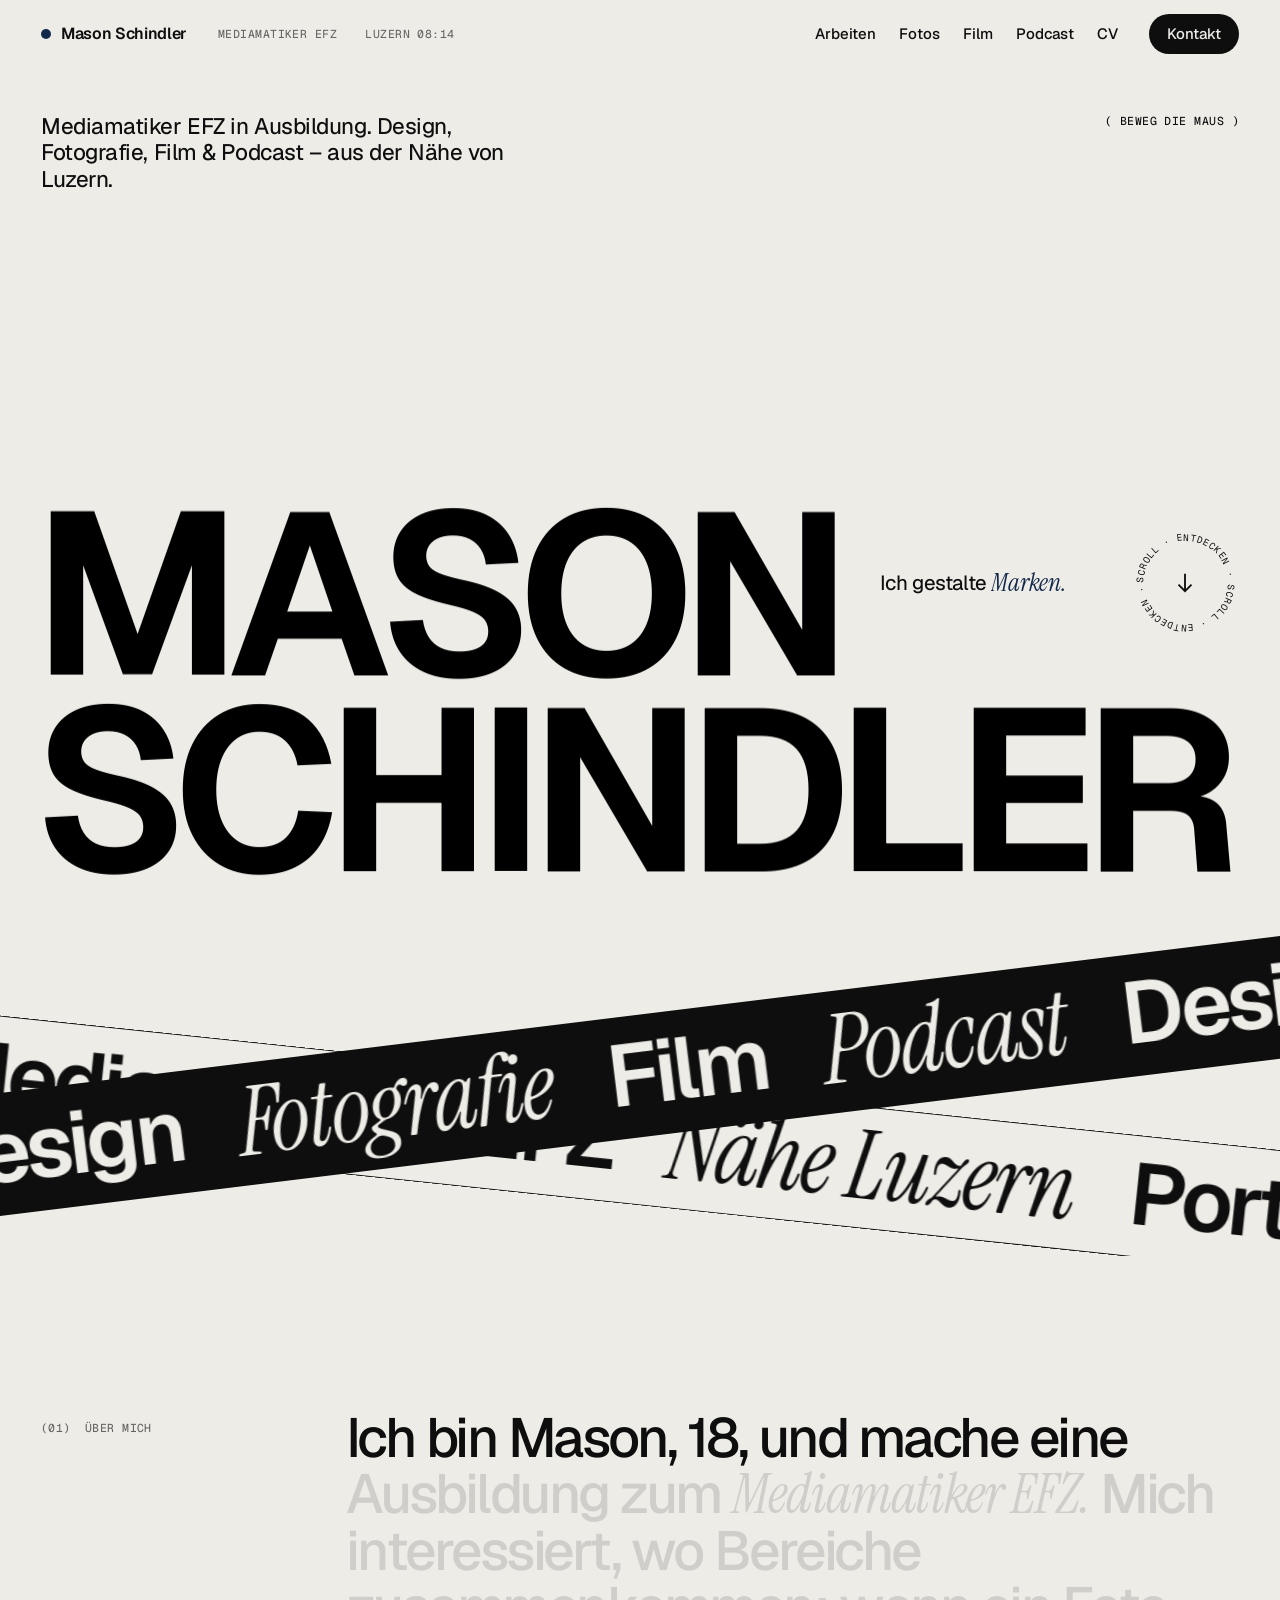
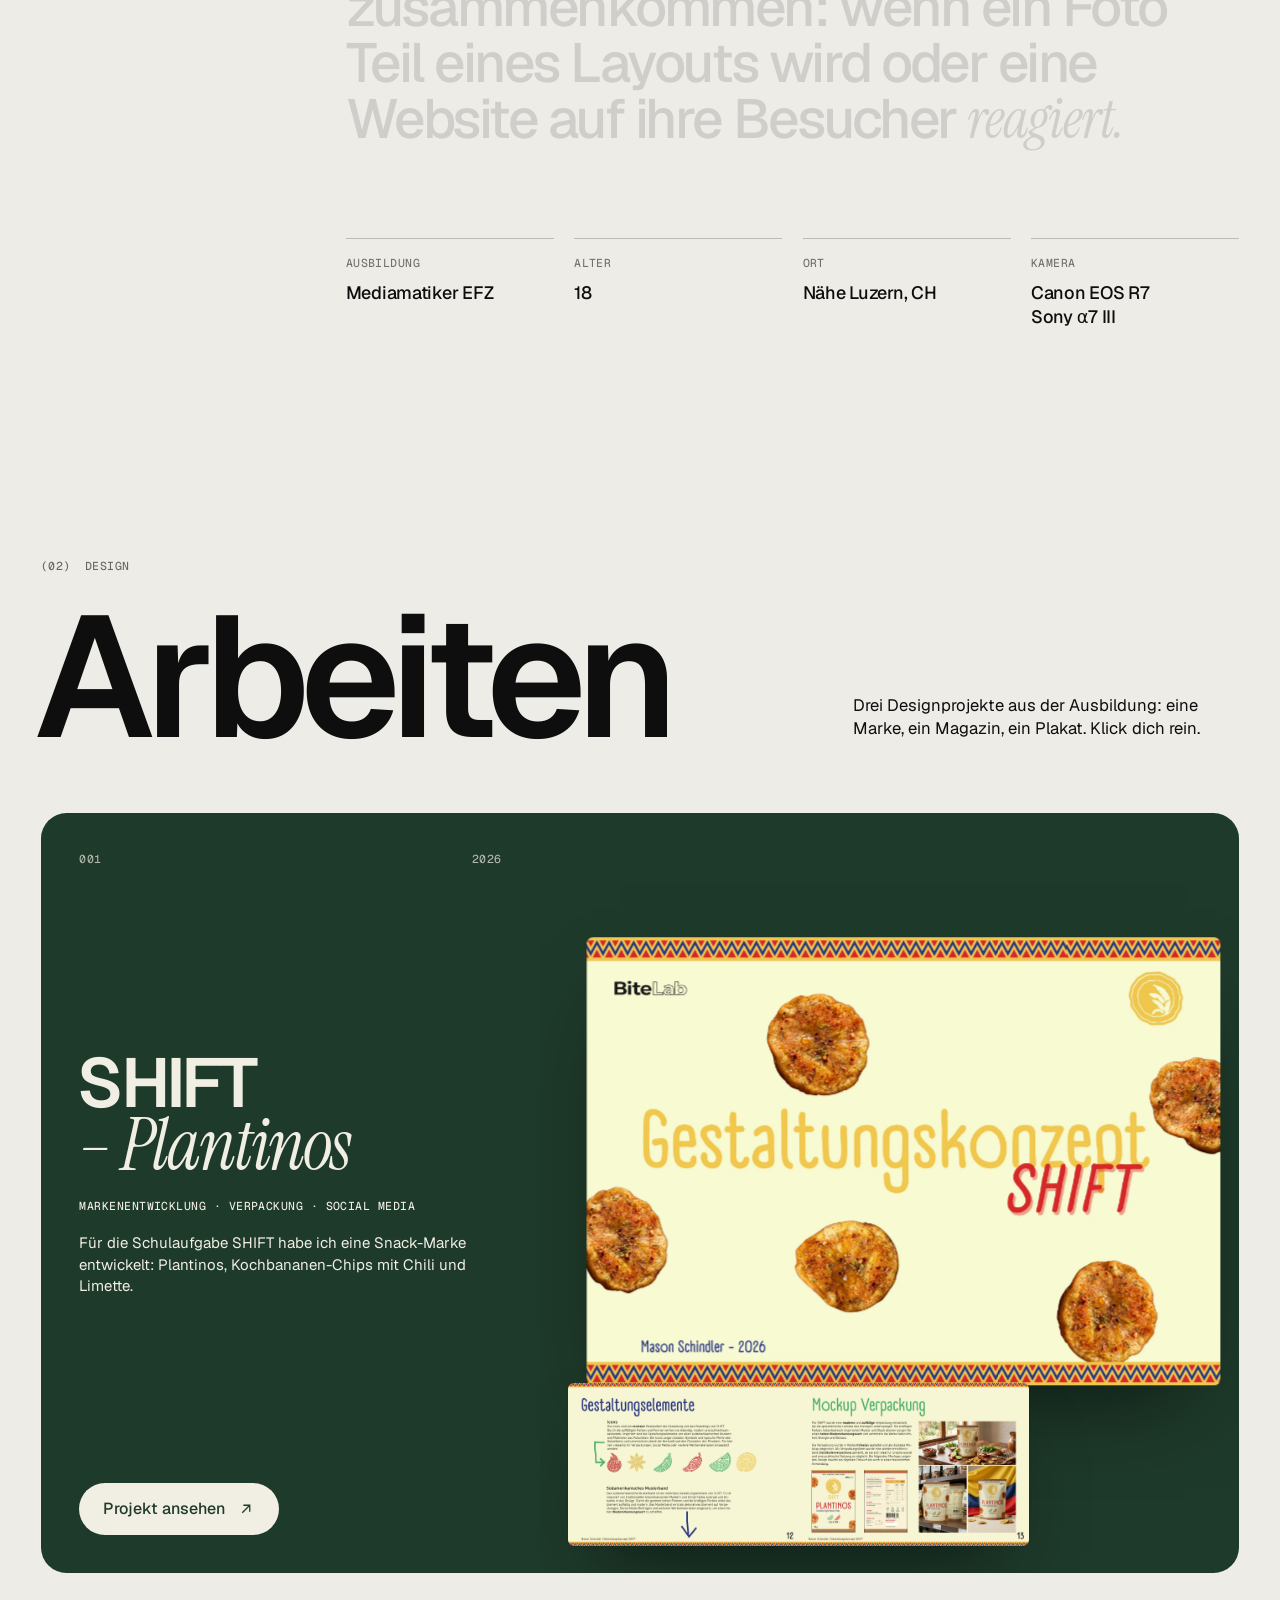
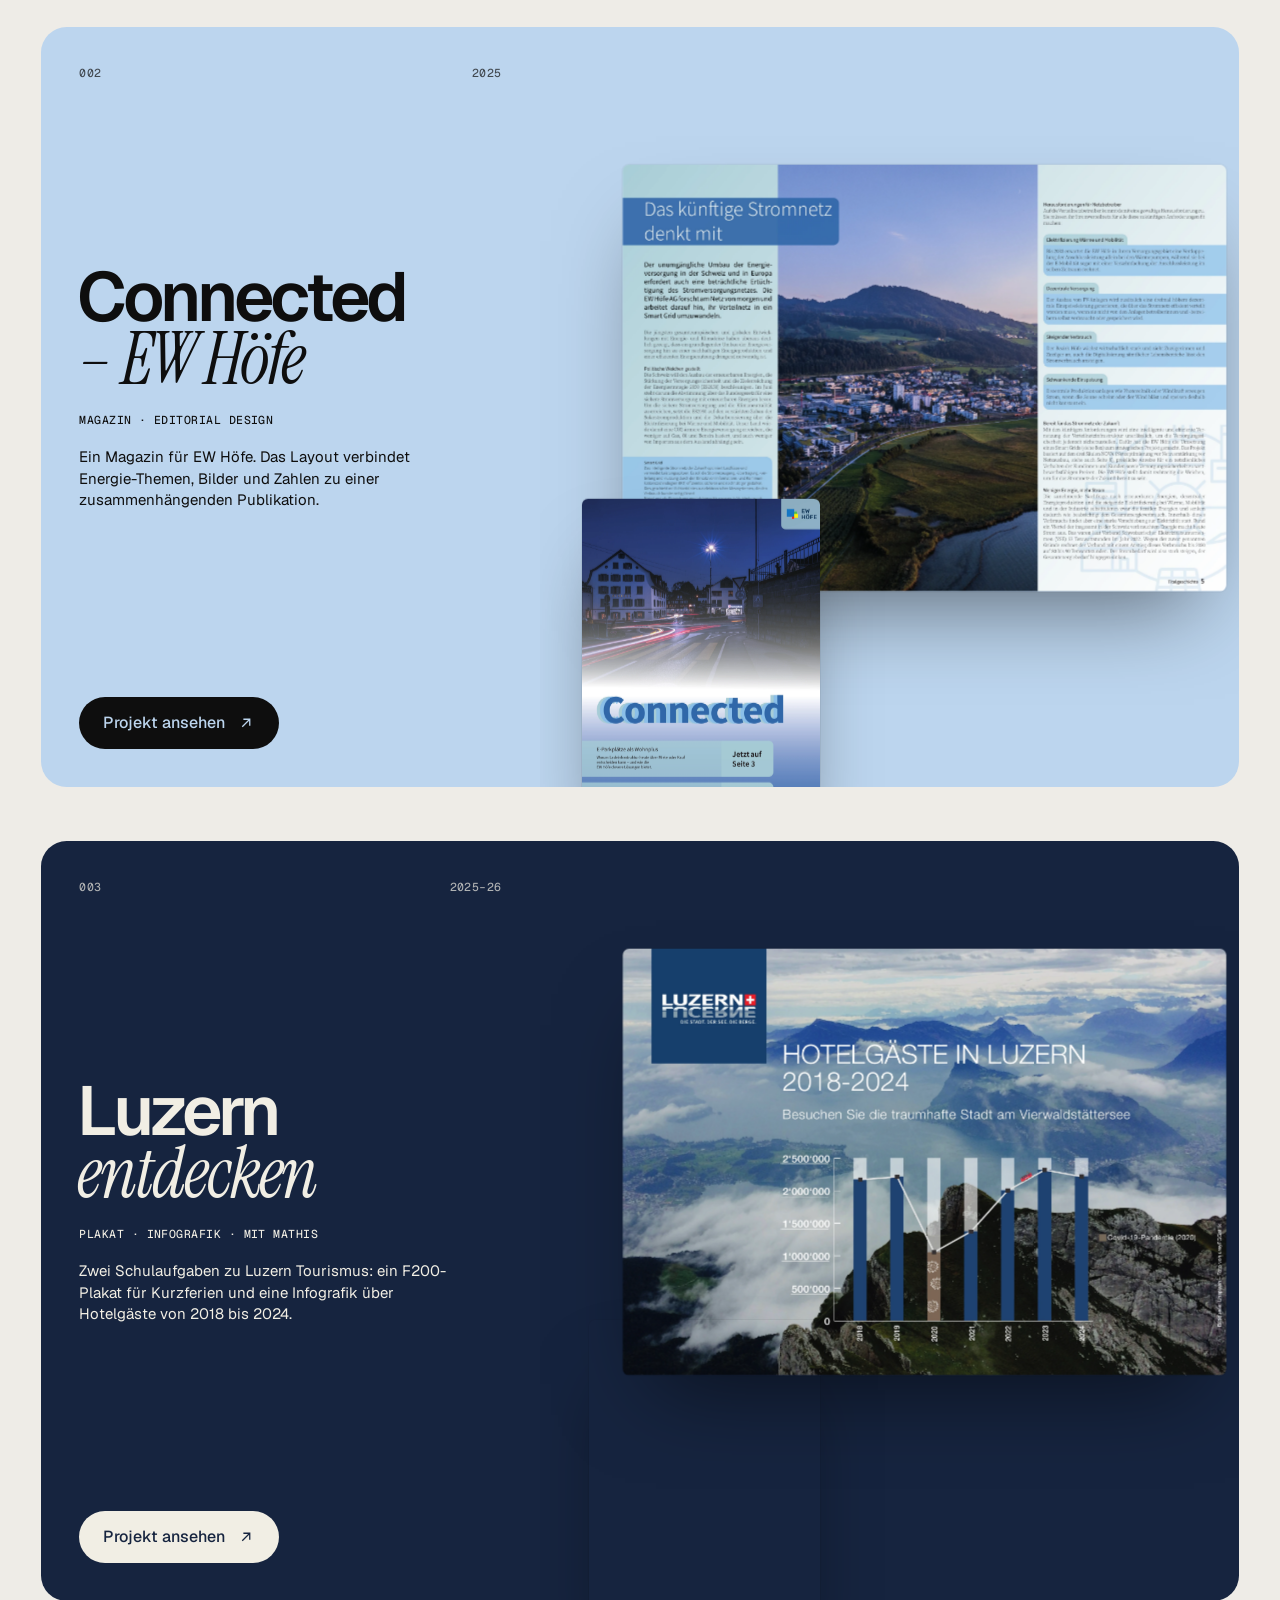
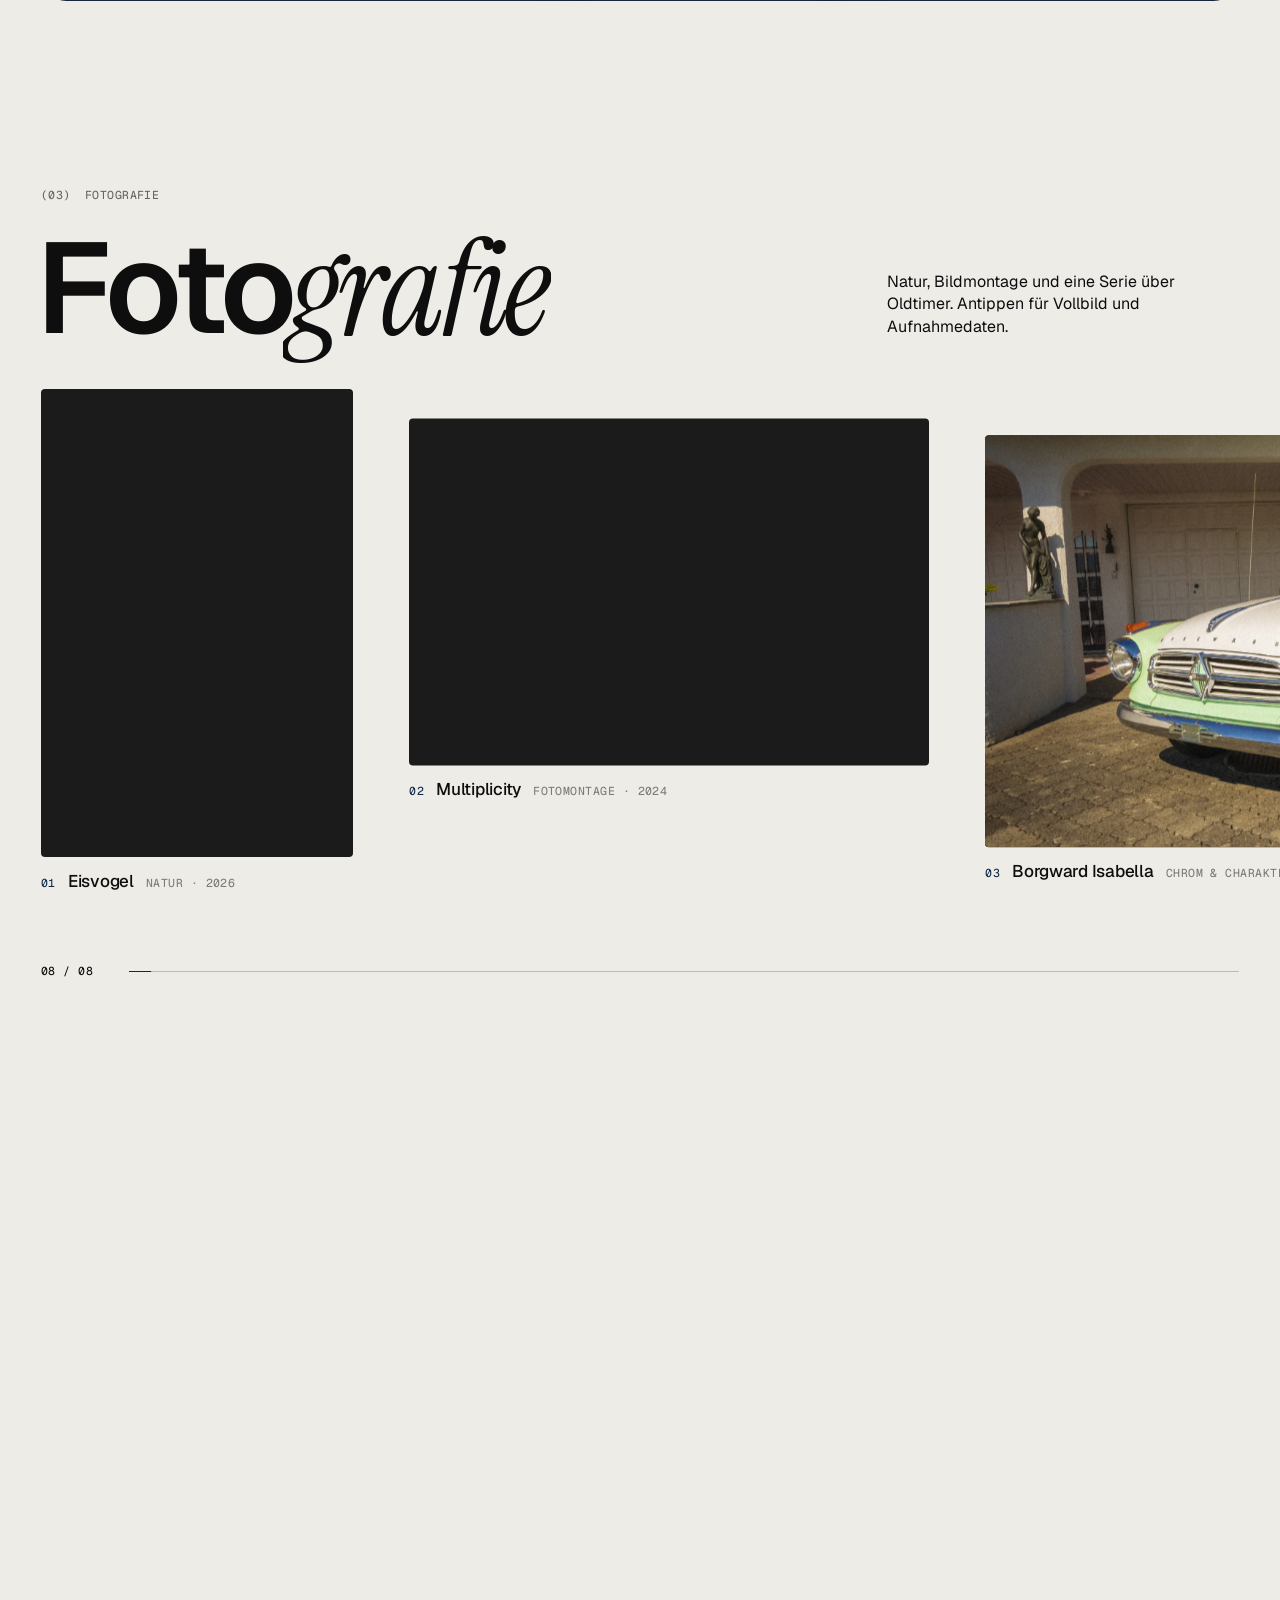
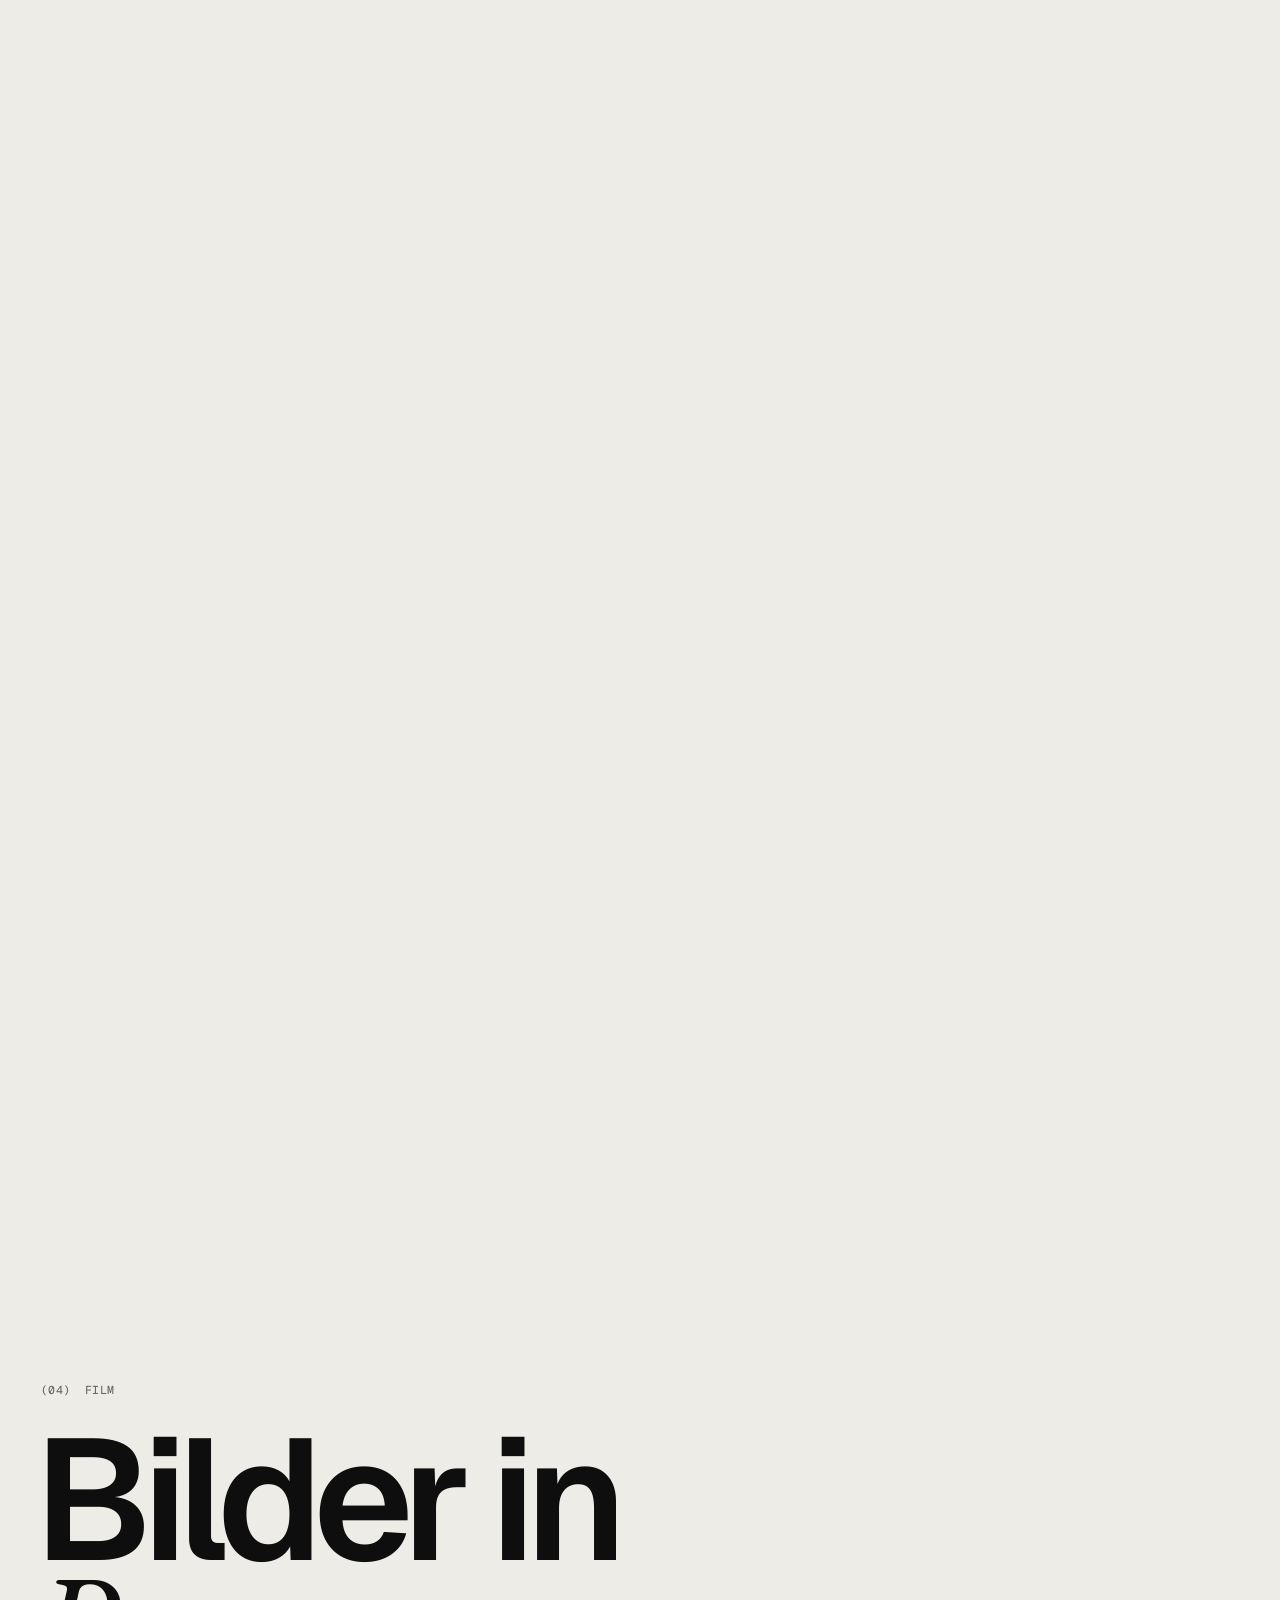
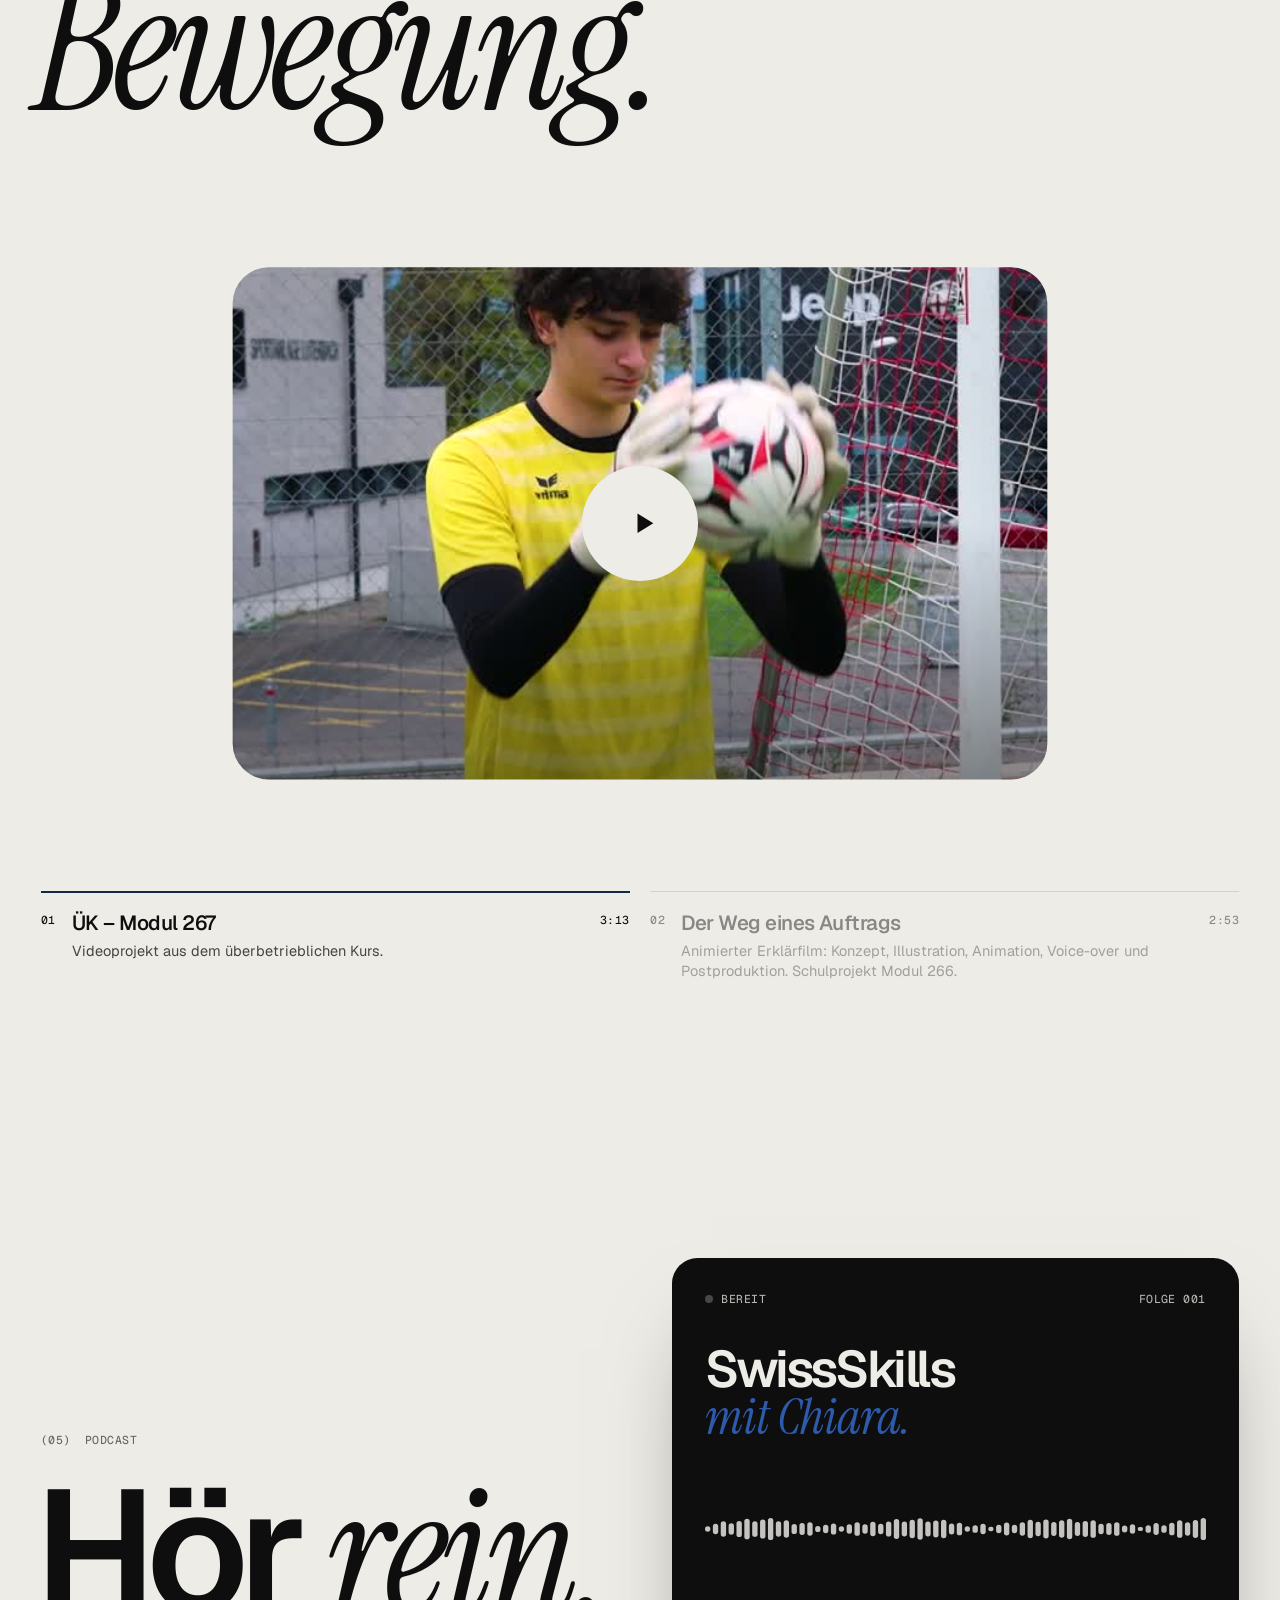
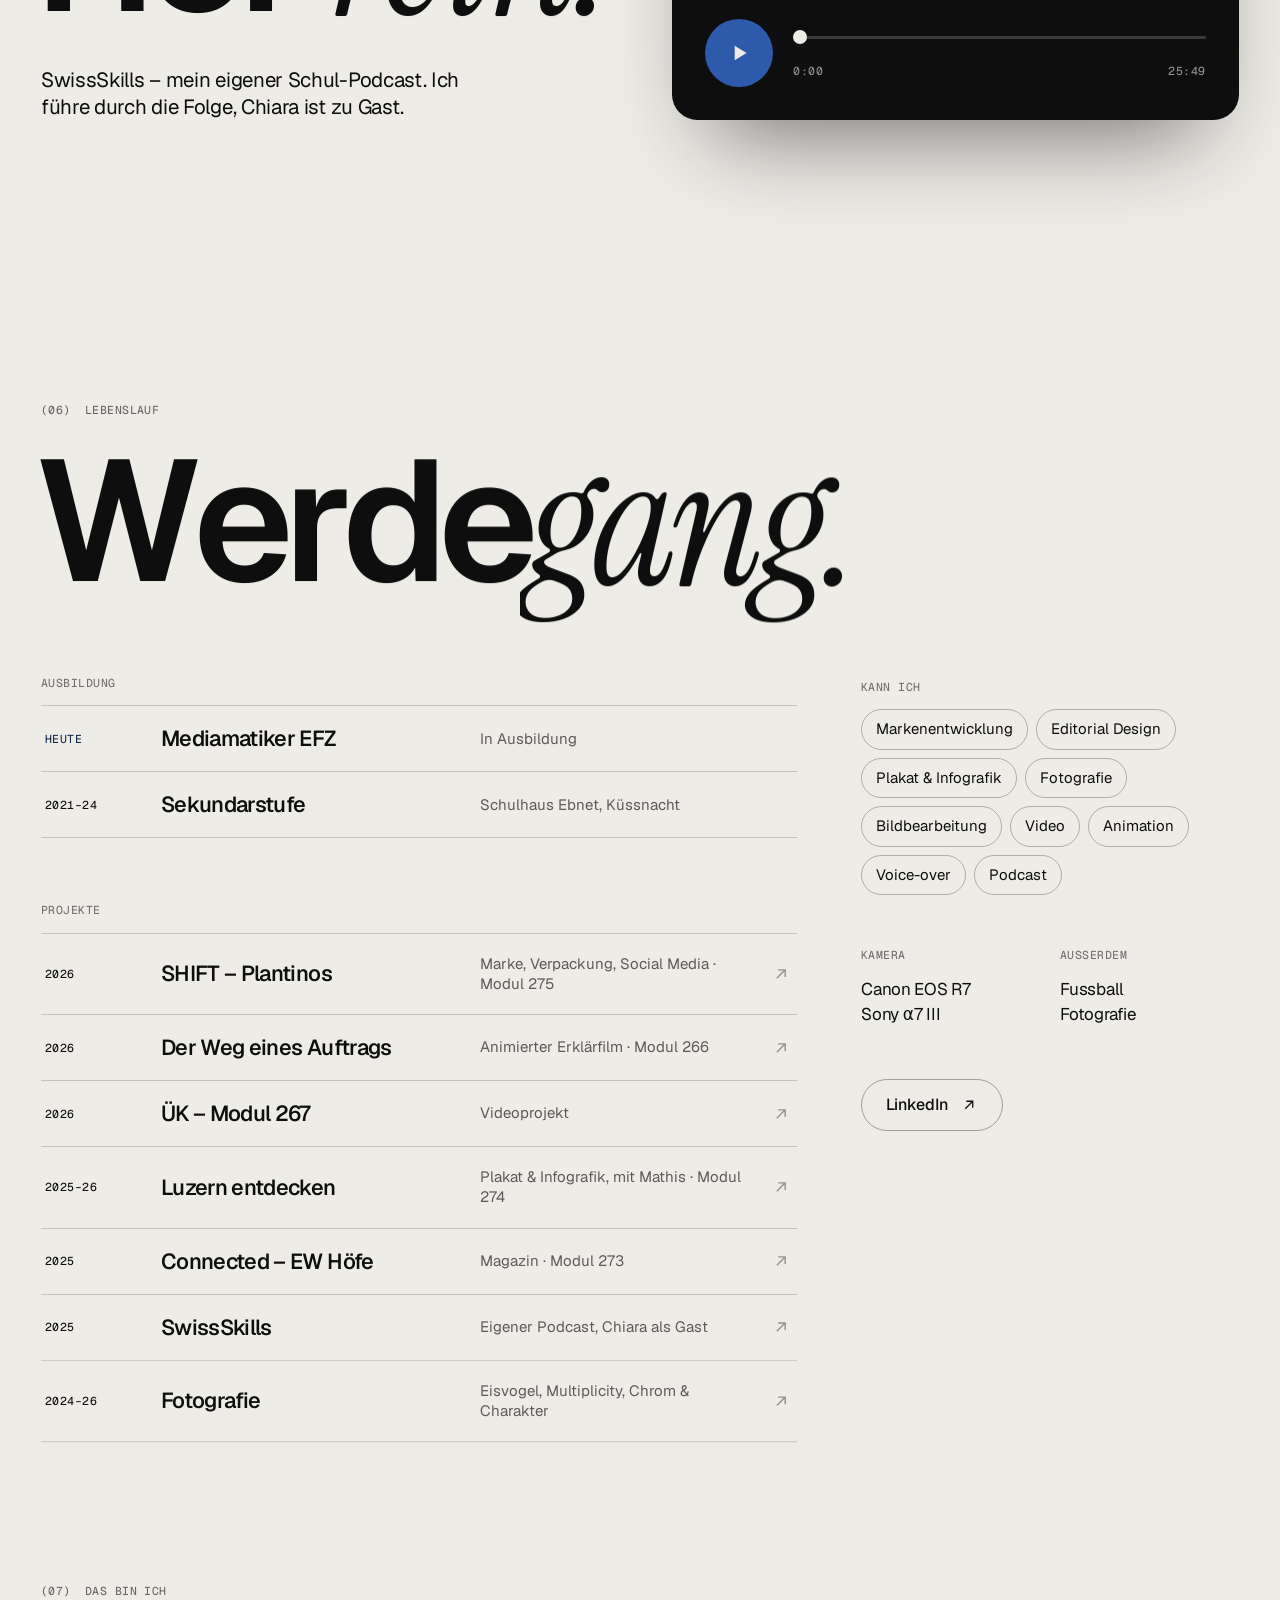
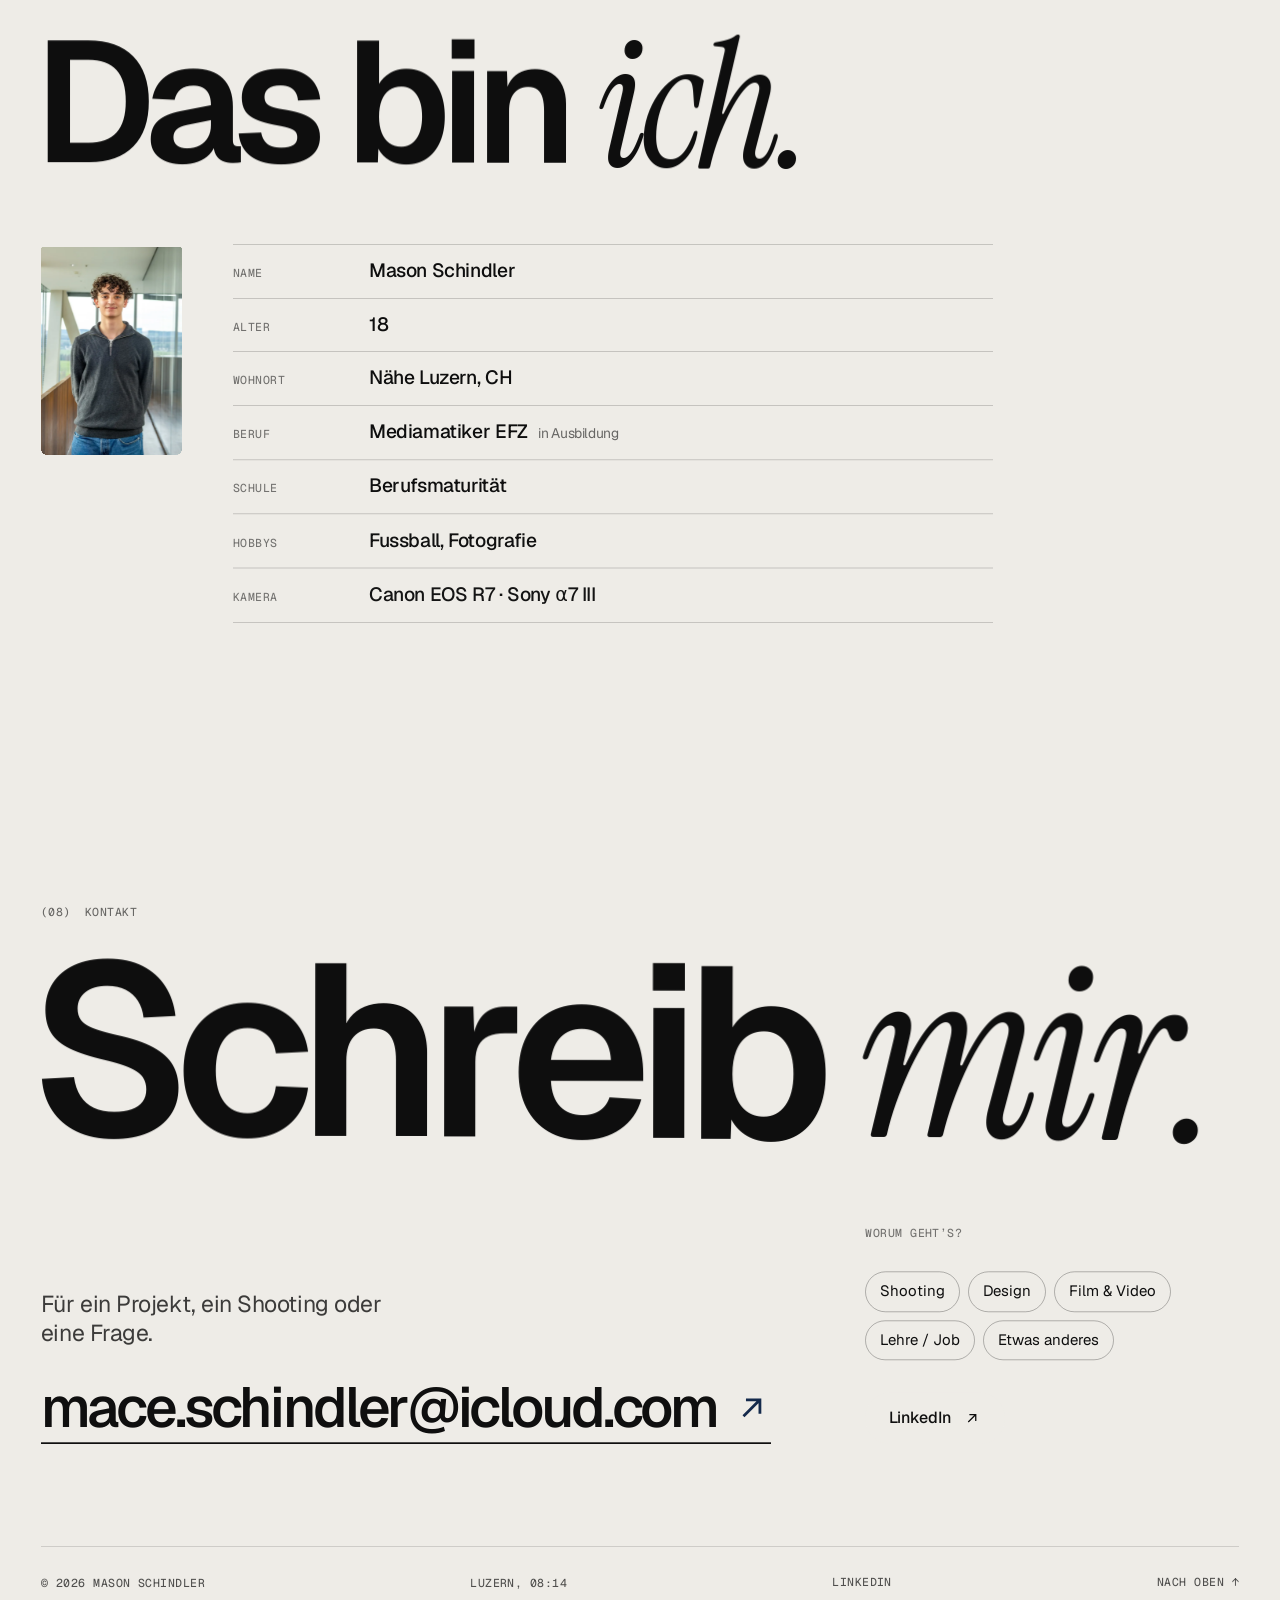
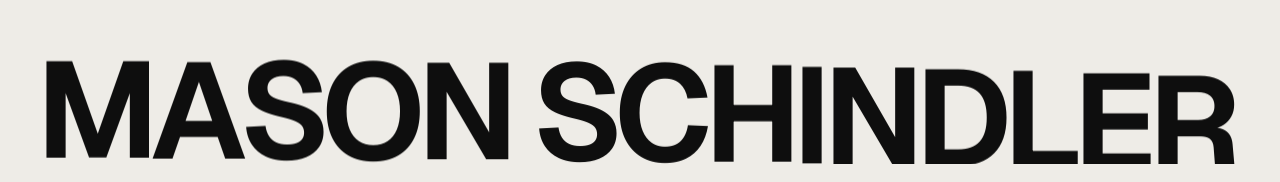
==== commit 8b689b22: "Werdegang: Sekundarstufe Schulhaus Ebnet, Küssnacht (2021–24) Co-Authored-By: Claude Opus 5.5 <norep" ====
--- a/index.html
+++ b/index.html
@@ -302,6 +302,7 @@
       <h3 class="cv-h mono">Ausbildung</h3>
       <ul class="rows" data-stagger>
         <li><div class="row is-now"><span class="mono">Heute</span><strong>Mediamatiker EFZ</strong><small>In Ausbildung</small></div></li>
+        <li><div class="row"><span class="mono">2021–24</span><strong>Sekundarstufe</strong><small>Schulhaus Ebnet, Küssnacht</small></div></li>
       </ul>
       <h3 class="cv-h mono">Projekte</h3>
       <ul class="rows" data-stagger>
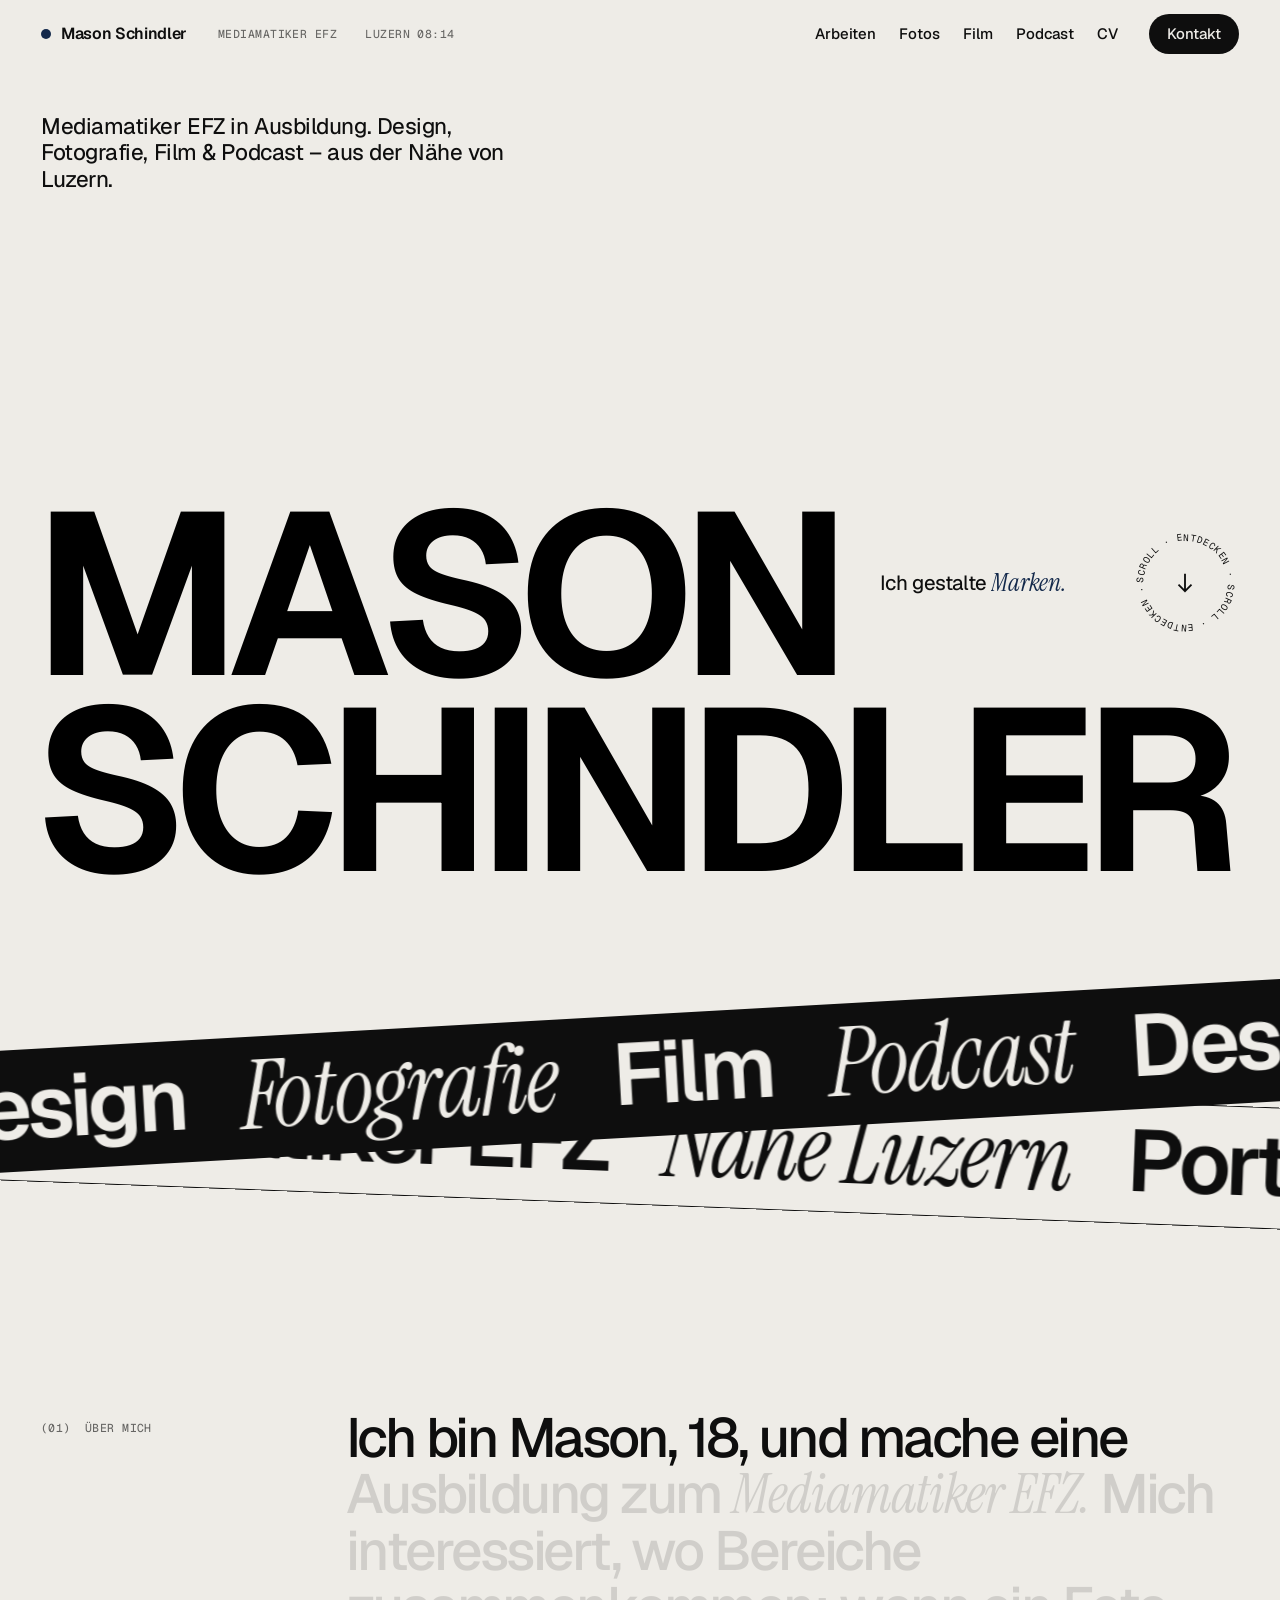
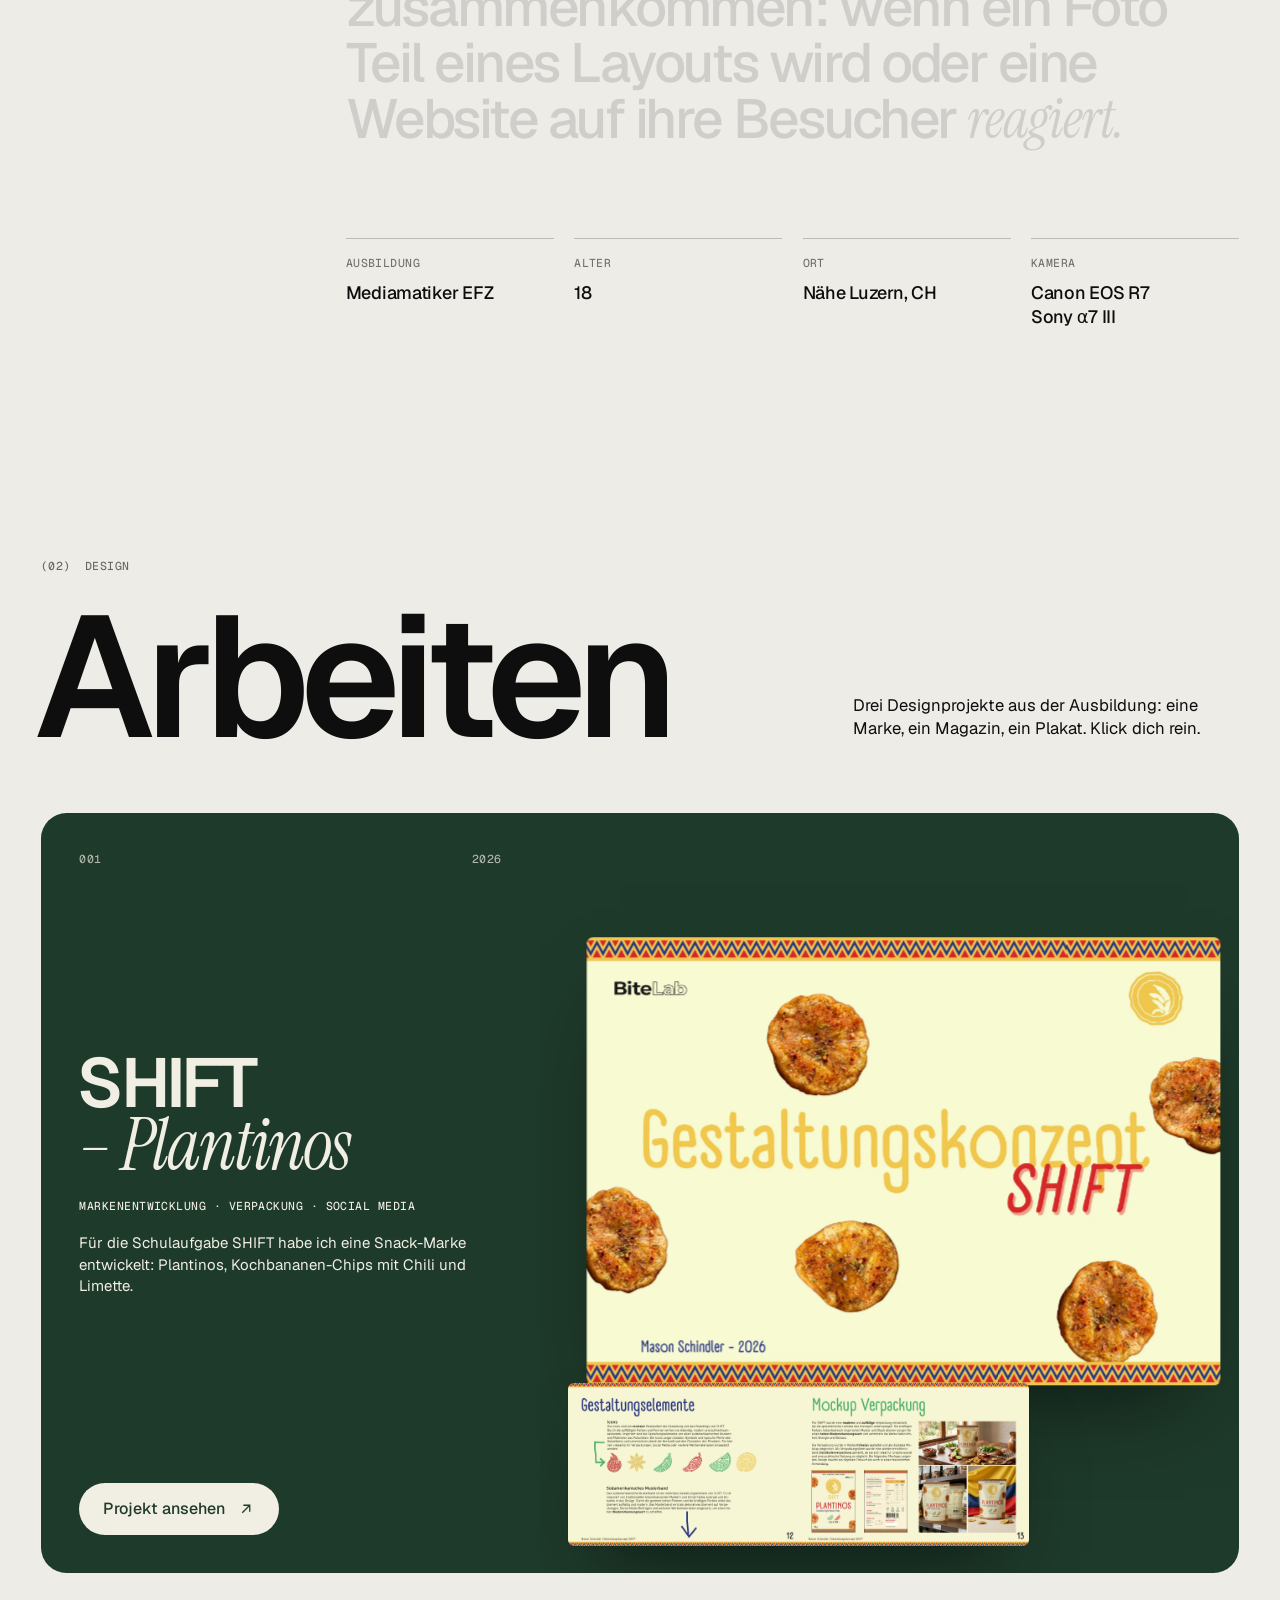
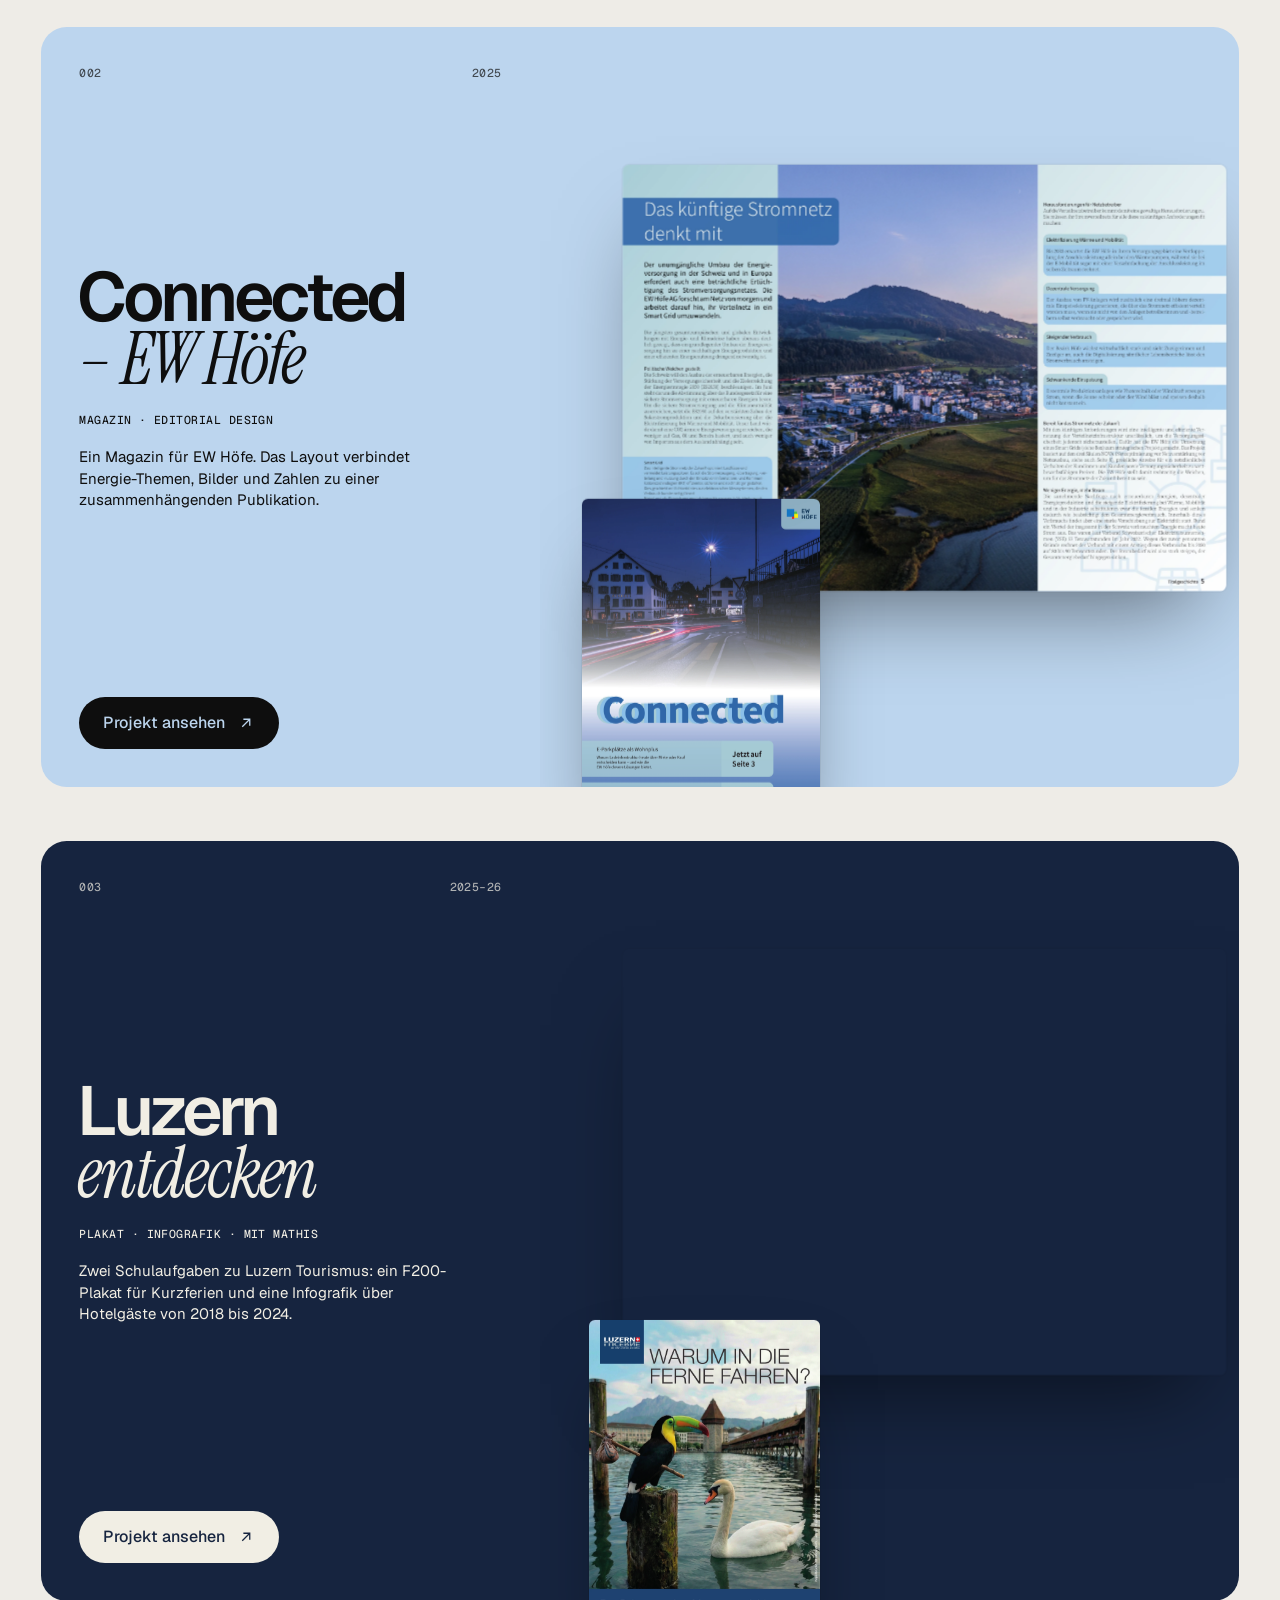
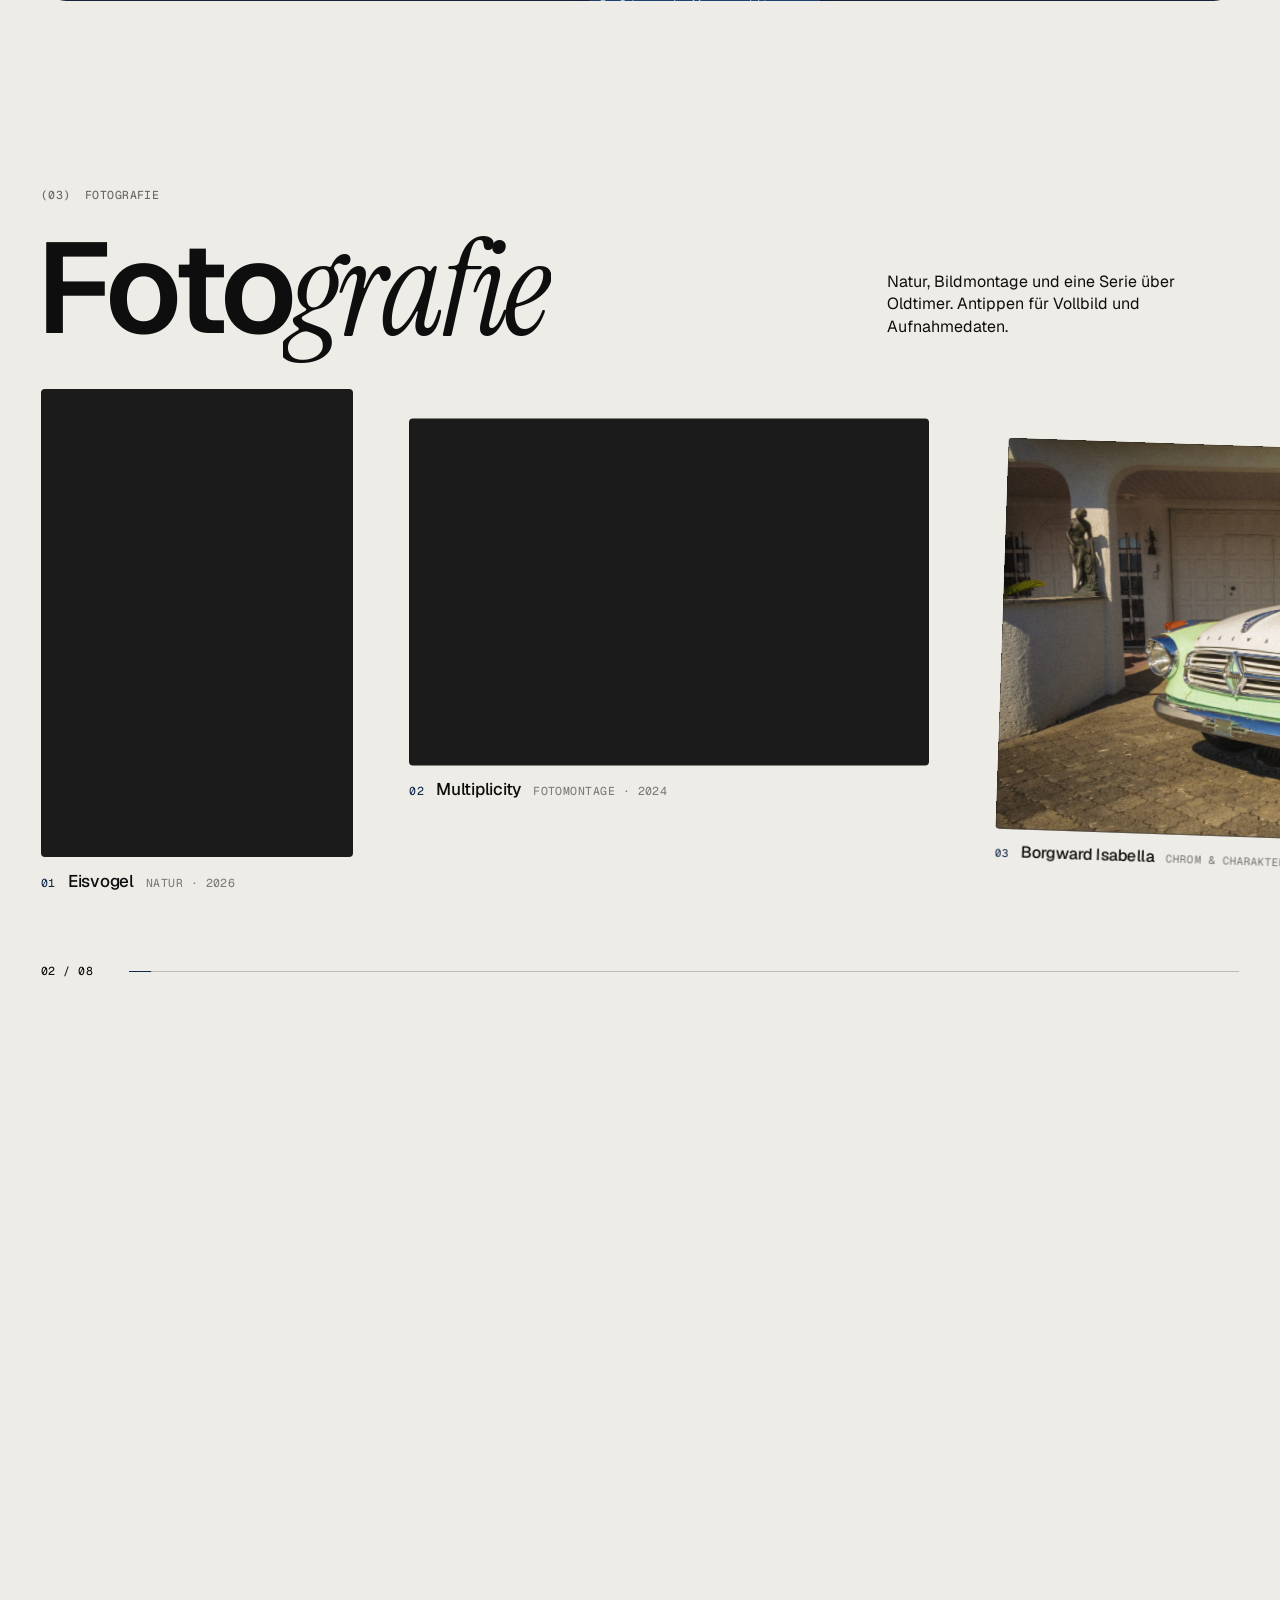
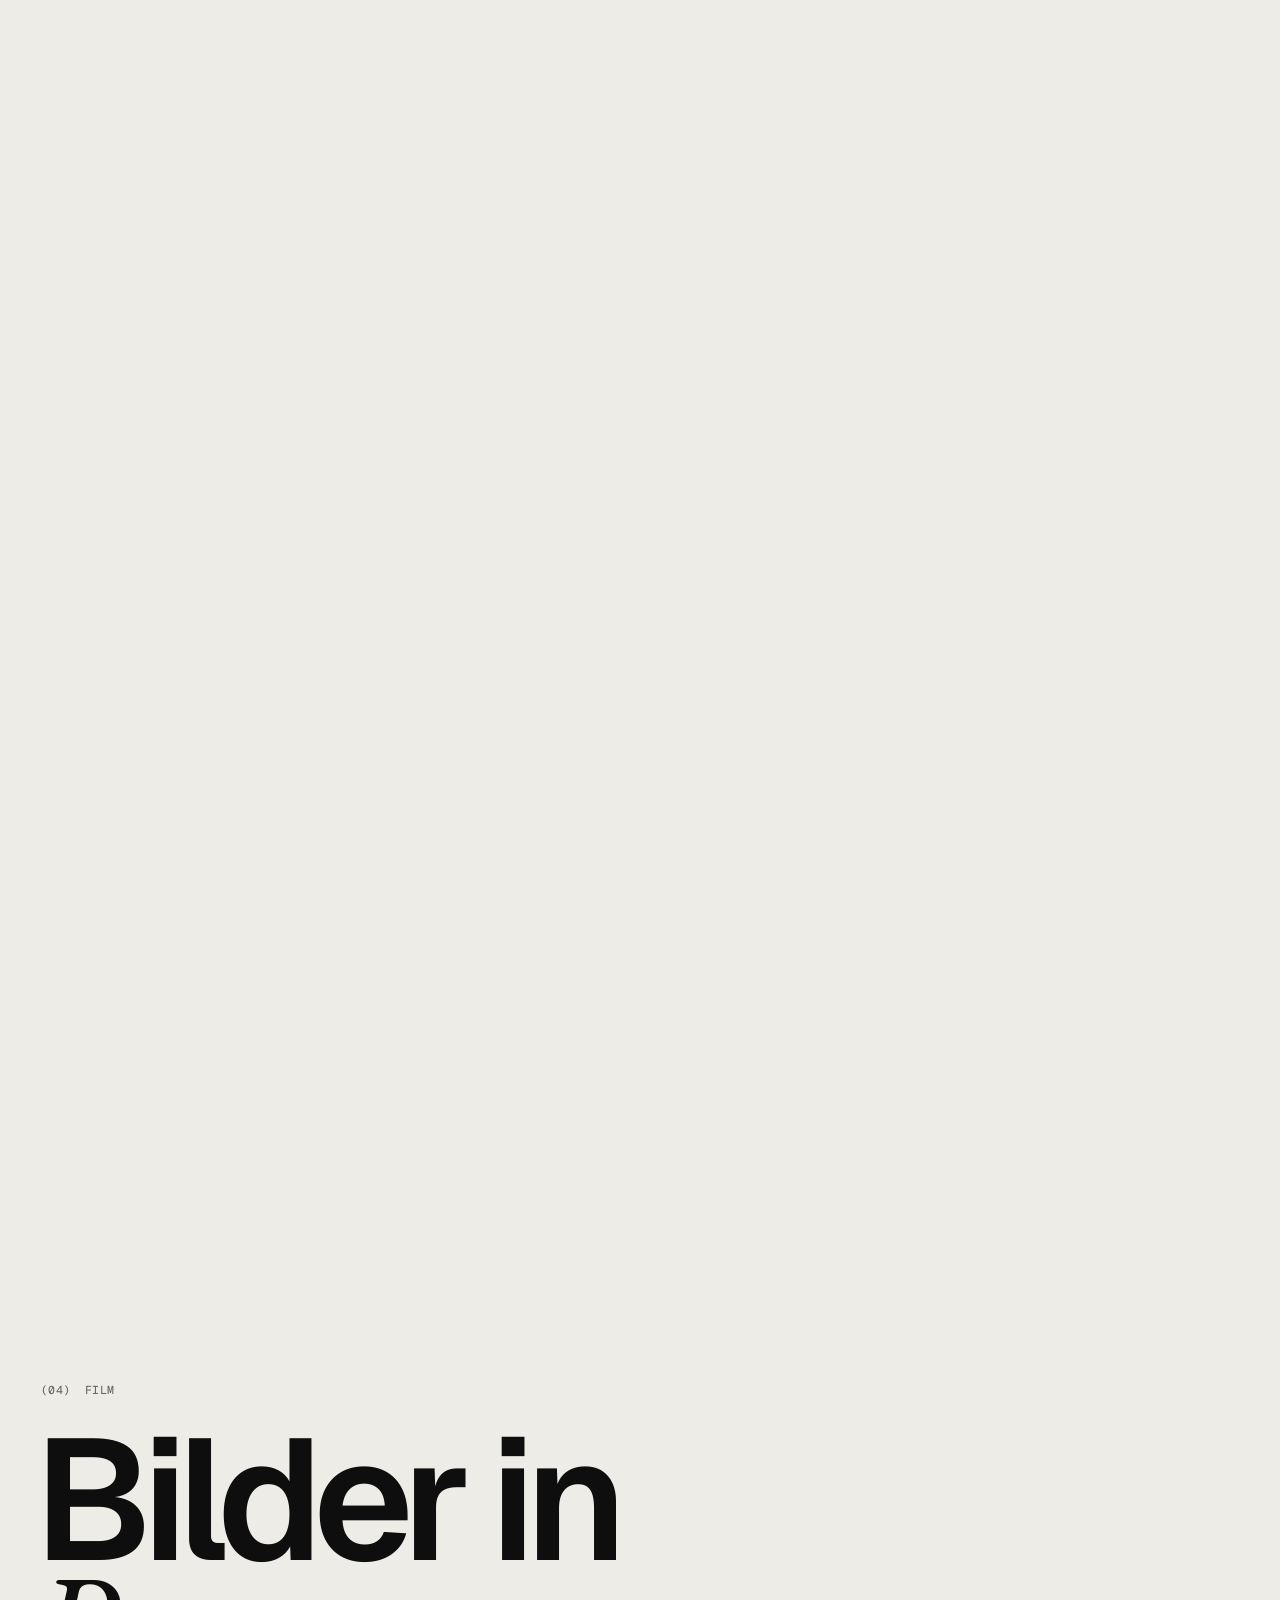
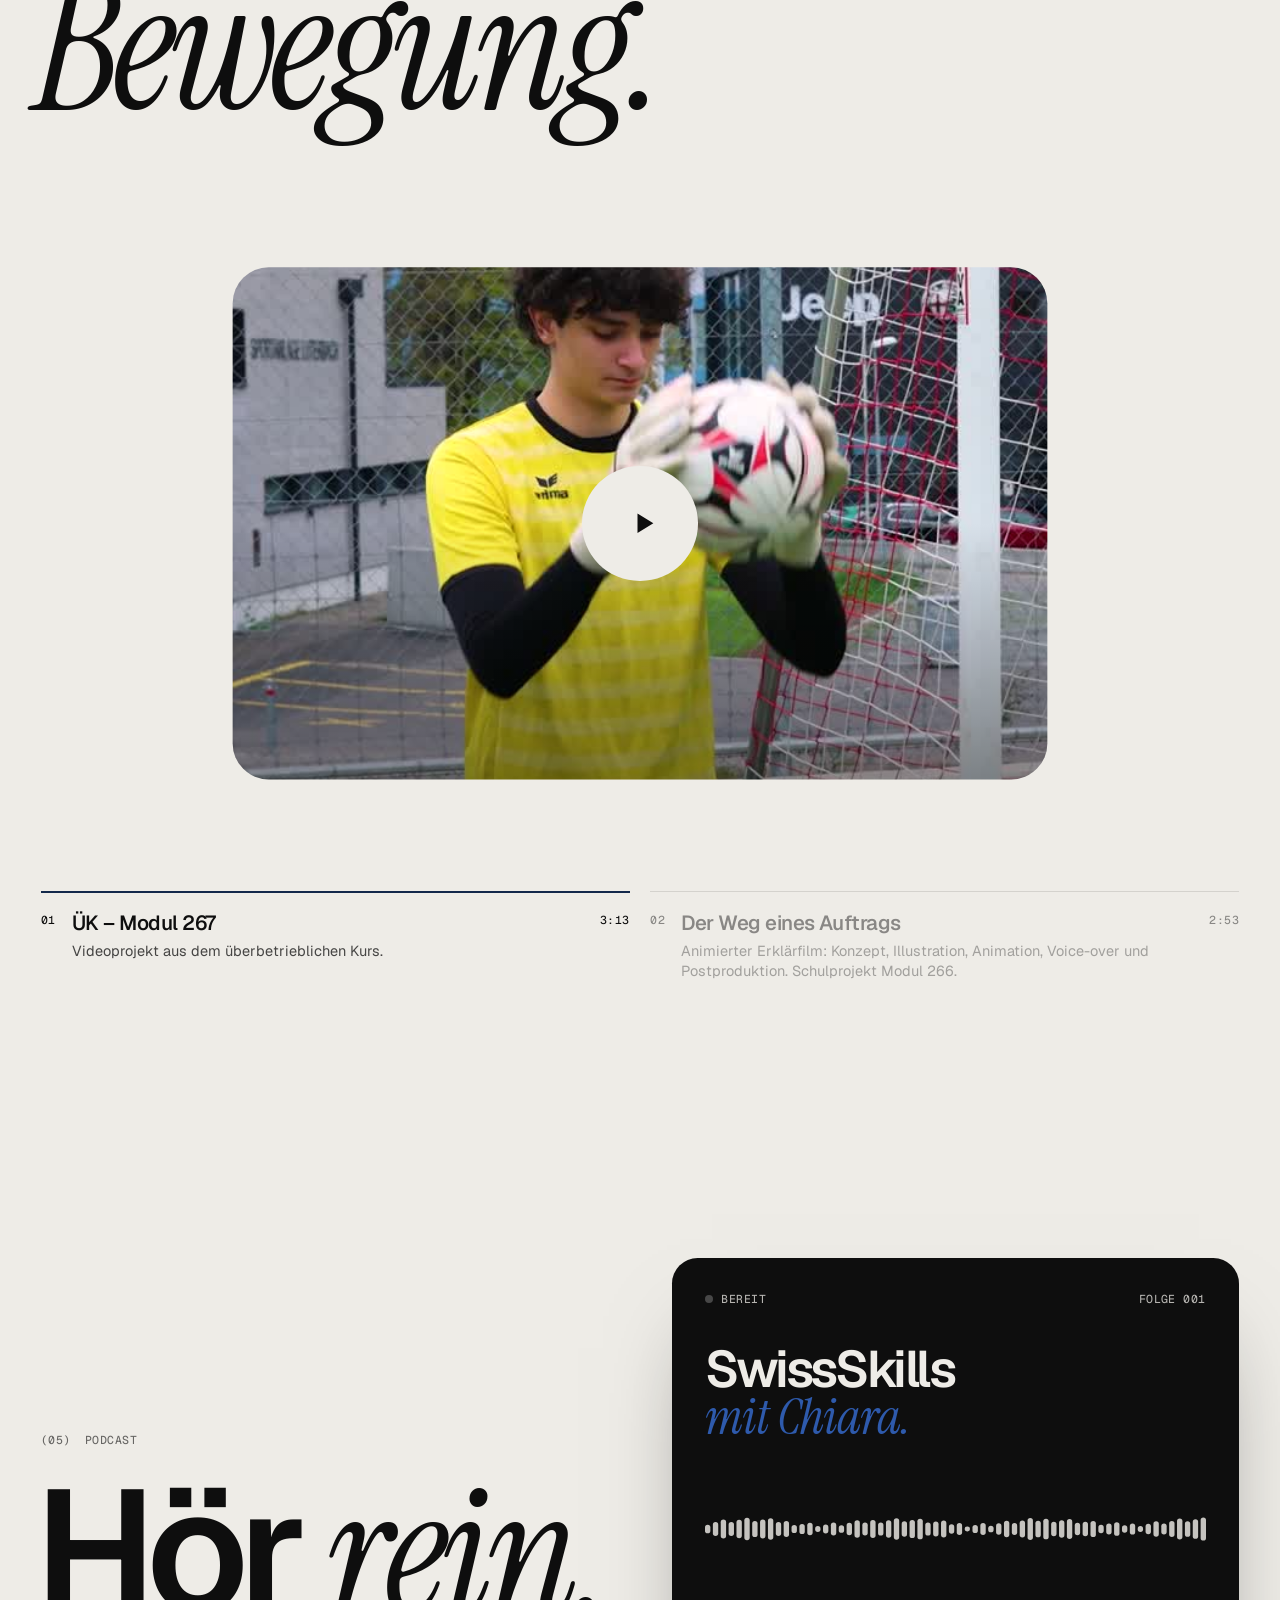
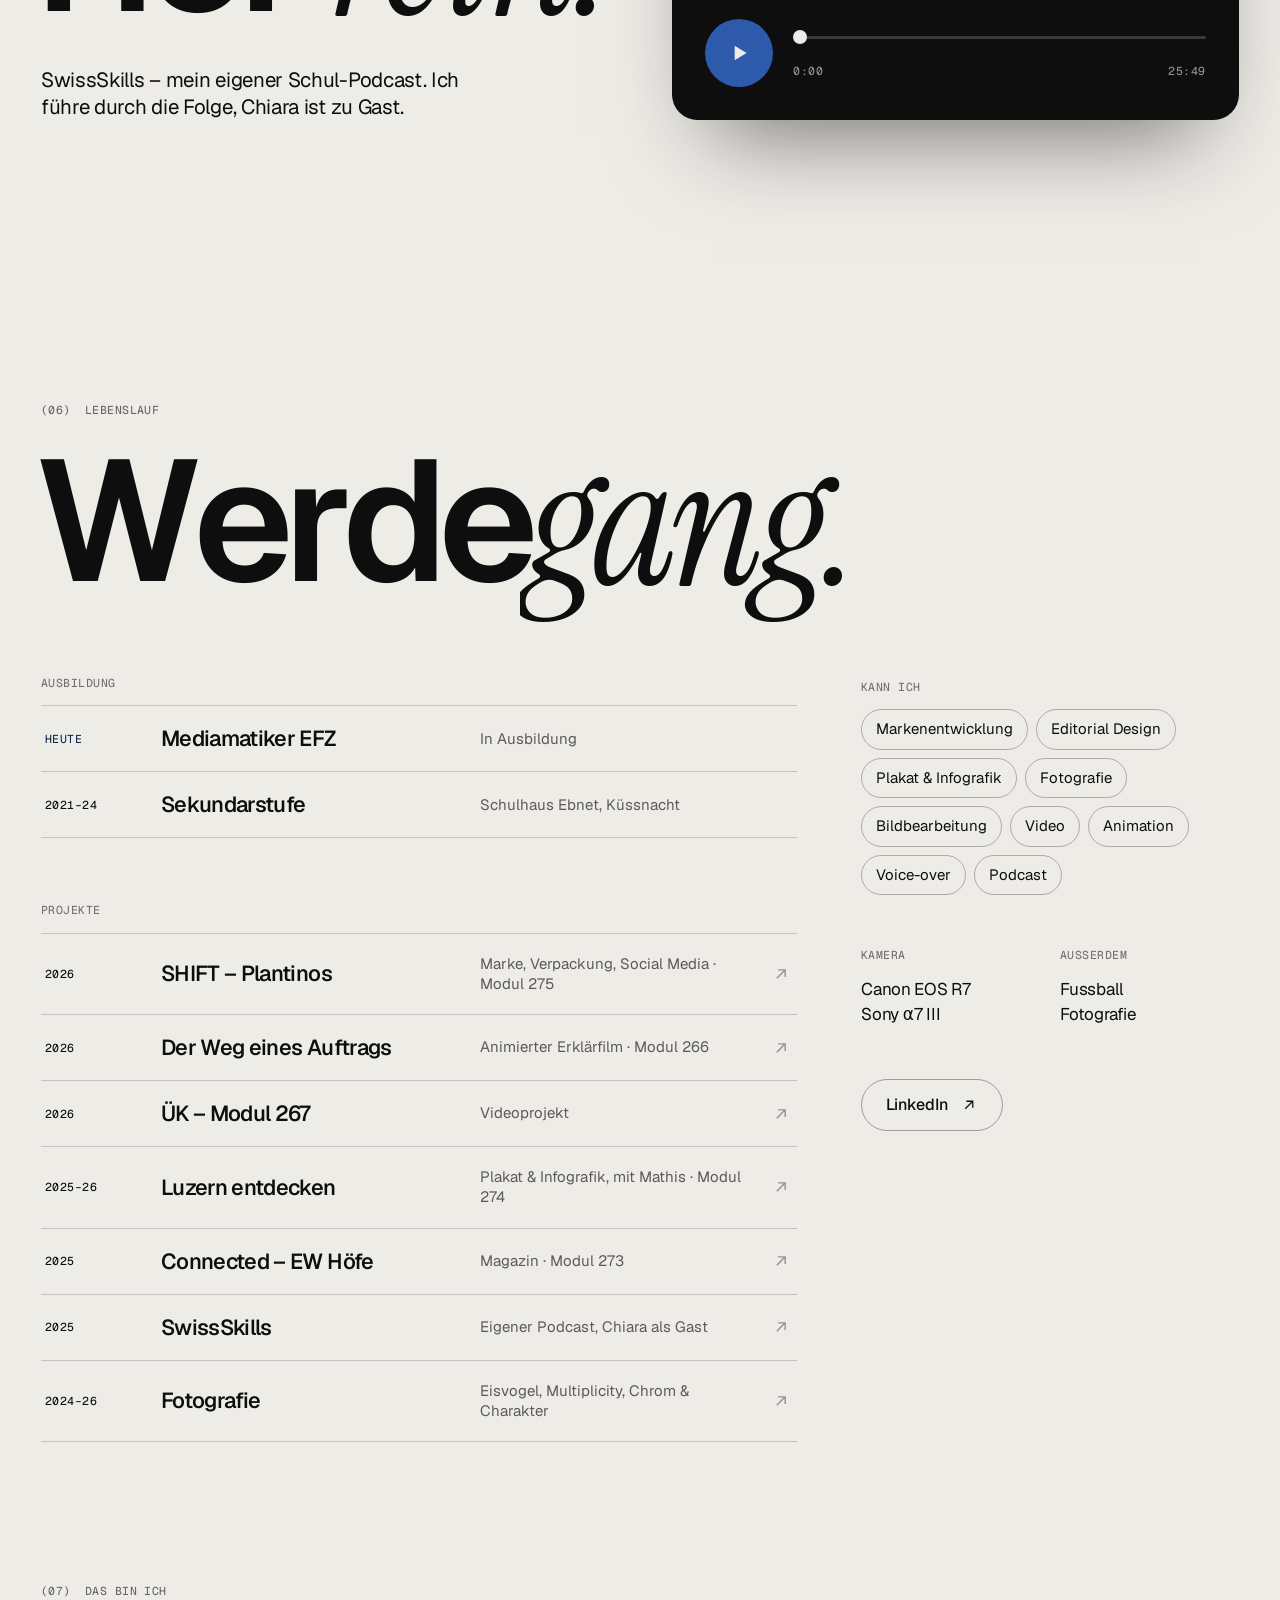
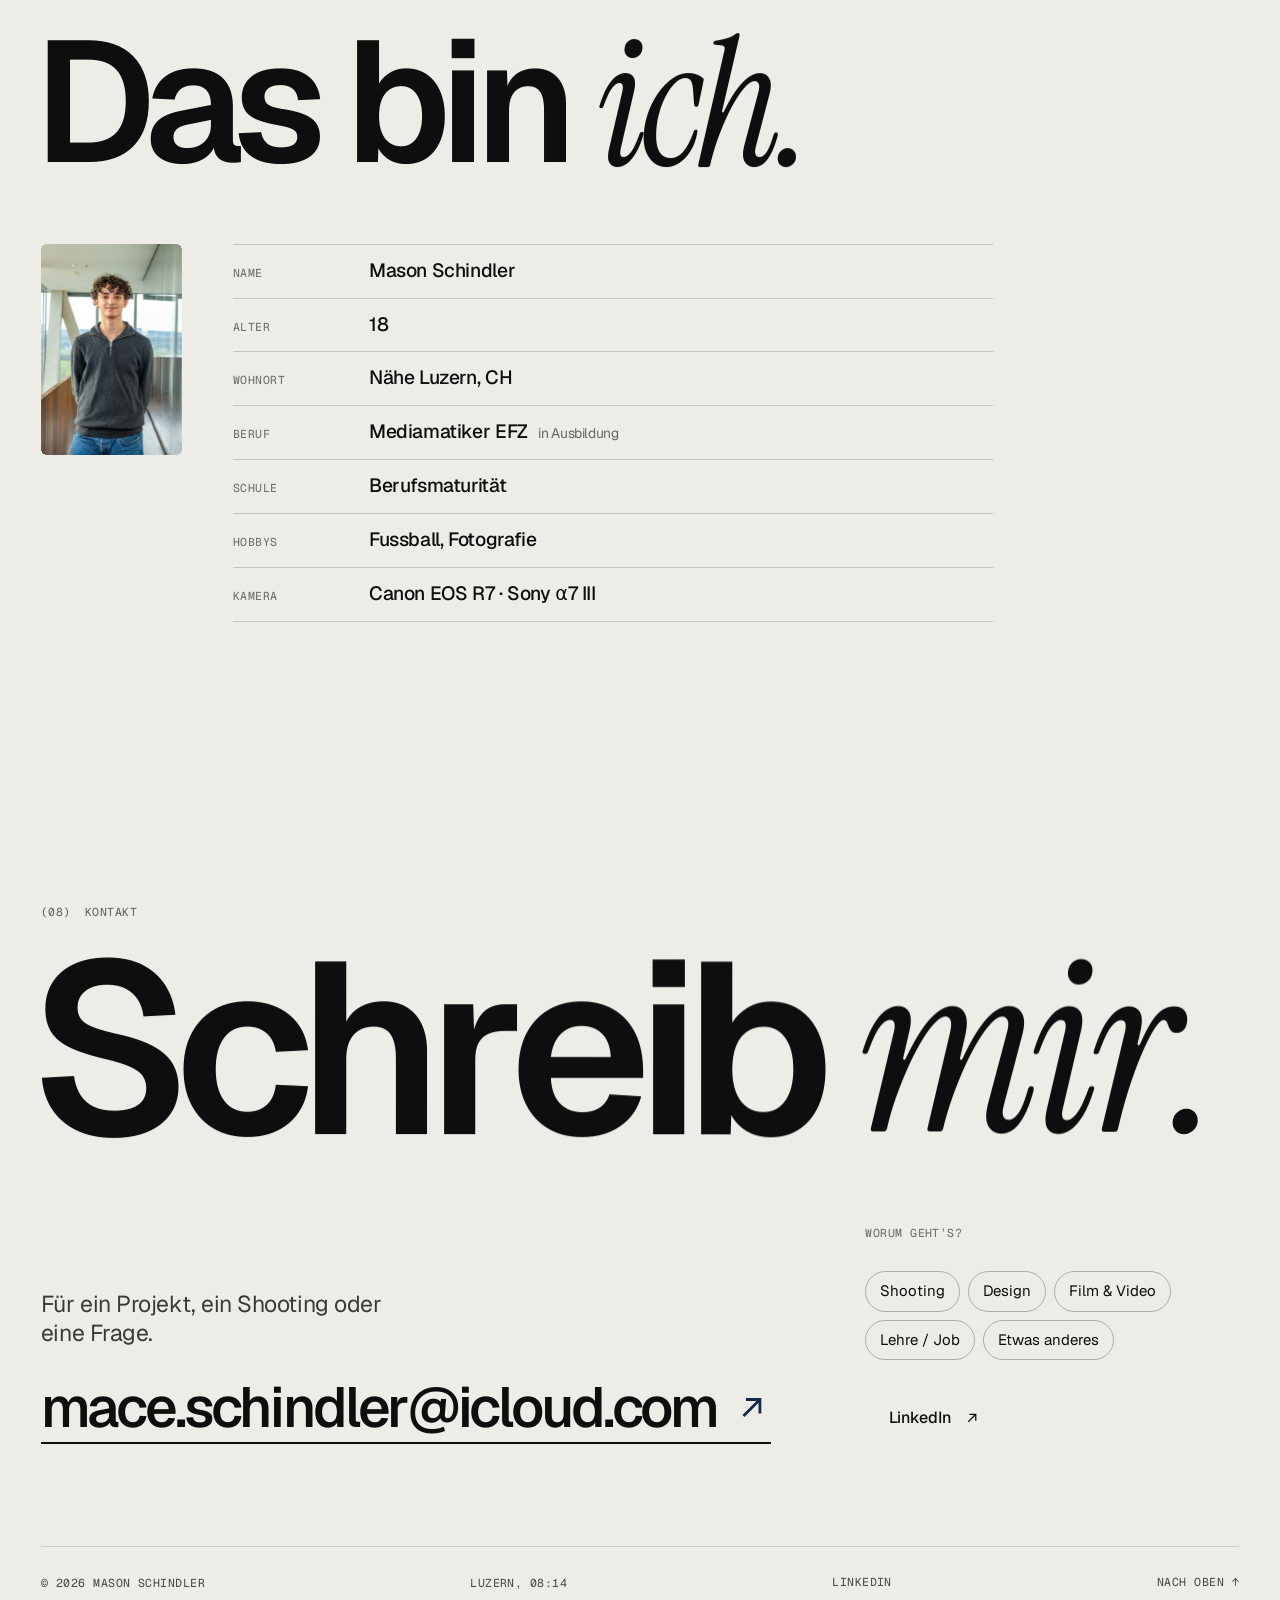
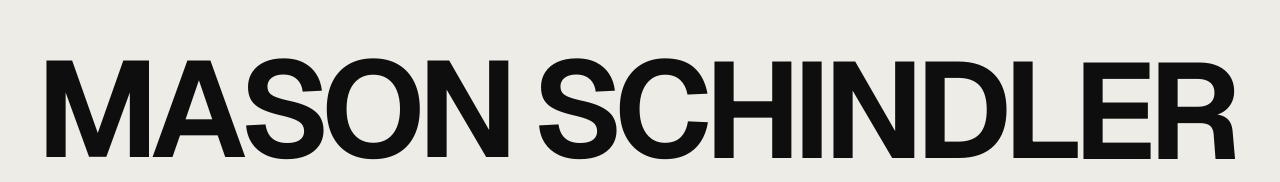
==== commit 850d8db3: "Bild-Trail im Einstieg entfernt Ruhigerer Einstieg nach UX-Feedback: keine Bilder mehr hinter dem Na" ====
--- a/index.html
+++ b/index.html
@@ -72,10 +72,8 @@
 
 <!-- HERO -->
 <section class="hero" id="start" data-theme="light">
-  <div class="hero-trail" id="trail" aria-hidden="true"></div>
   <div class="hero-top">
     <p class="hero-intro">Mediamatiker EFZ in Ausbildung. Design, Fotografie, Film &amp; Podcast – aus der Nähe von Luzern.</p>
-    <p class="hero-hint mono" aria-hidden="true"><span class="hint-fine">( Beweg die Maus )</span><span class="hint-touch">( Scroll los )</span></p>
   </div>
   <div class="hero-bottom">
     <div class="hero-meta">
--- a/style.css
+++ b/style.css
@@ -183,7 +183,8 @@
 .js .rot > em:not(:first-child) { transform: translateY(110%); }
 
 .badge { position: relative; flex: none; width: clamp(96px, 8.4vw, 132px); aspect-ratio: 1; display: grid; place-items: center; border-radius: 50%; }
-.badge-ring { position: absolute; inset: 0; width: 100%; height: 100%; animation: spin 16s linear infinite; }
+.badge-ring { position: absolute; inset: 0; width: 100%; height: 100%; transition: transform 1.6s var(--ease); }
+.badge:hover .badge-ring { transform: rotate(120deg); }
 .badge-ring text { font-family: var(--mono); font-size: 10.5px; letter-spacing: .1em; text-transform: uppercase; fill: currentColor; }
 .badge-arrow { width: 26px; height: 26px; transition: transform .6s var(--ease); }
 .badge::before { content: ""; position: absolute; inset: 24%; border-radius: 50%; background: var(--hi); transform: scale(0); transition: transform .6s var(--ease); }
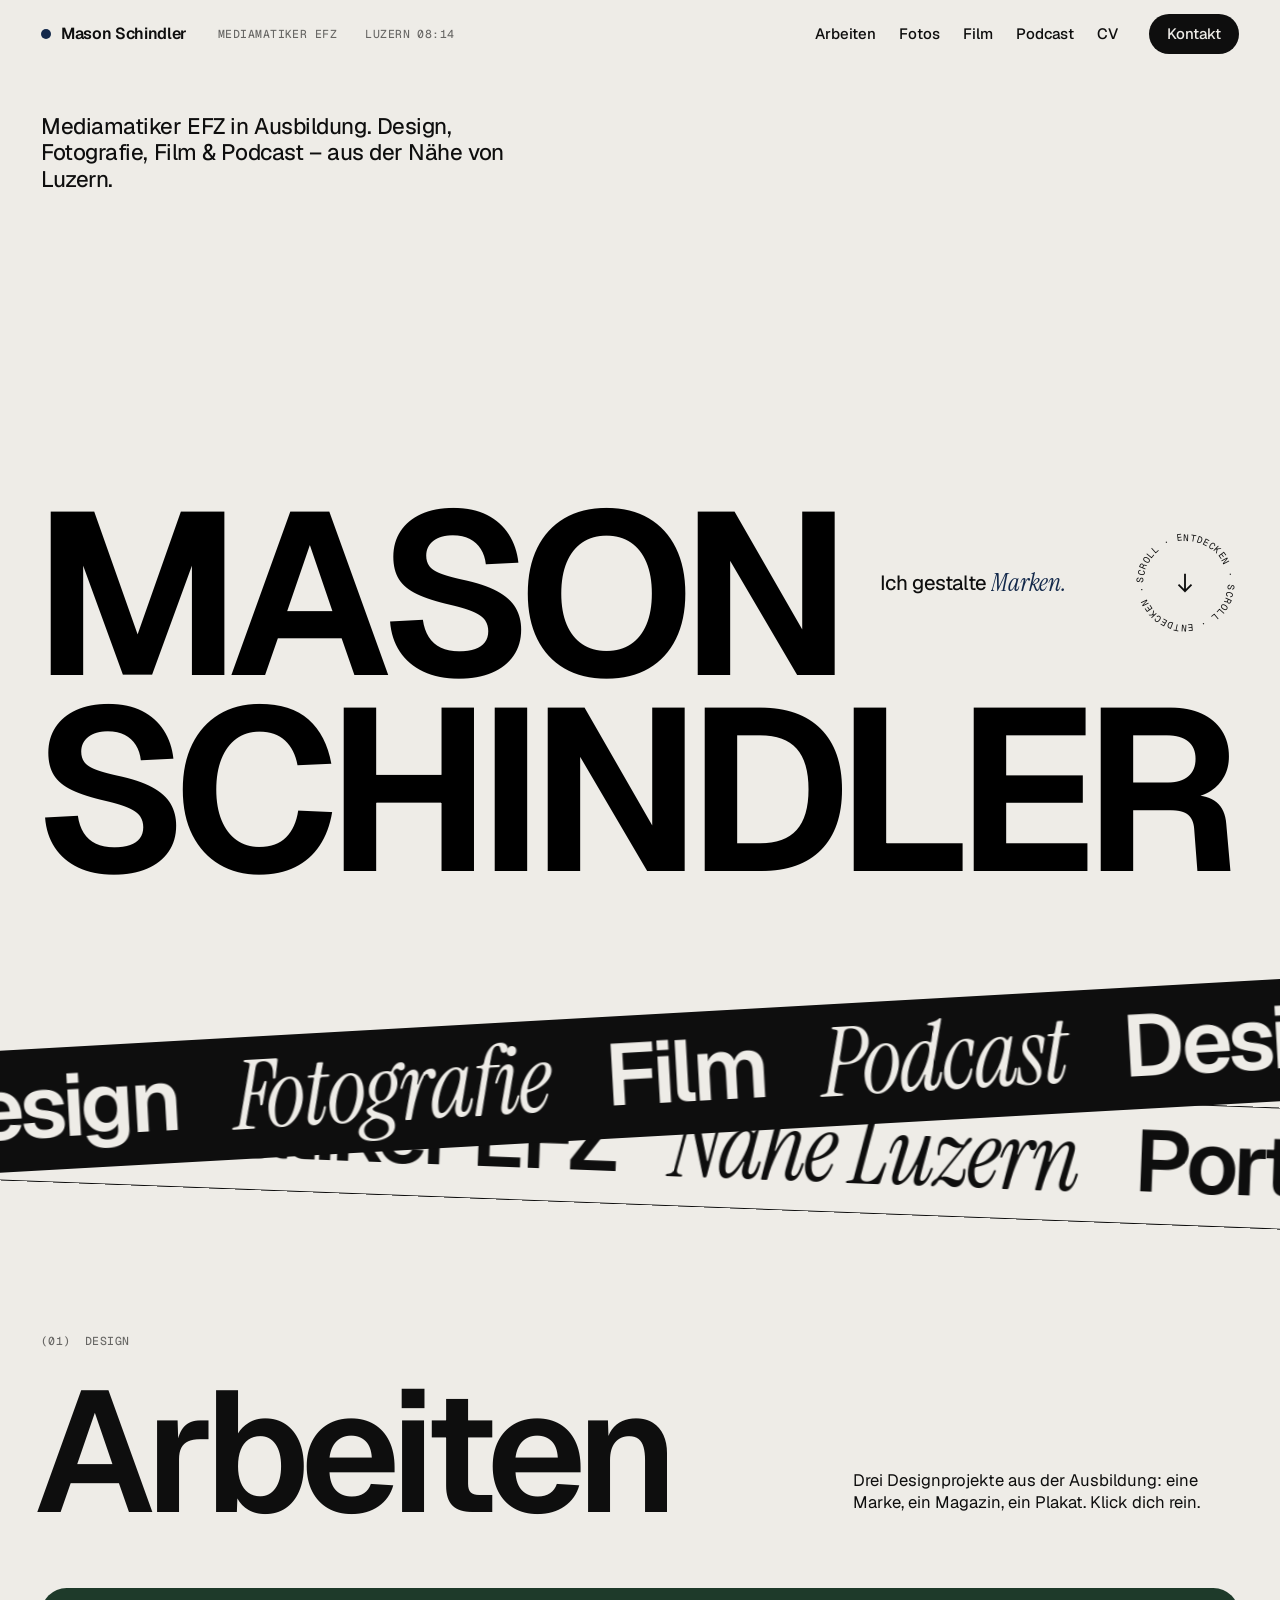
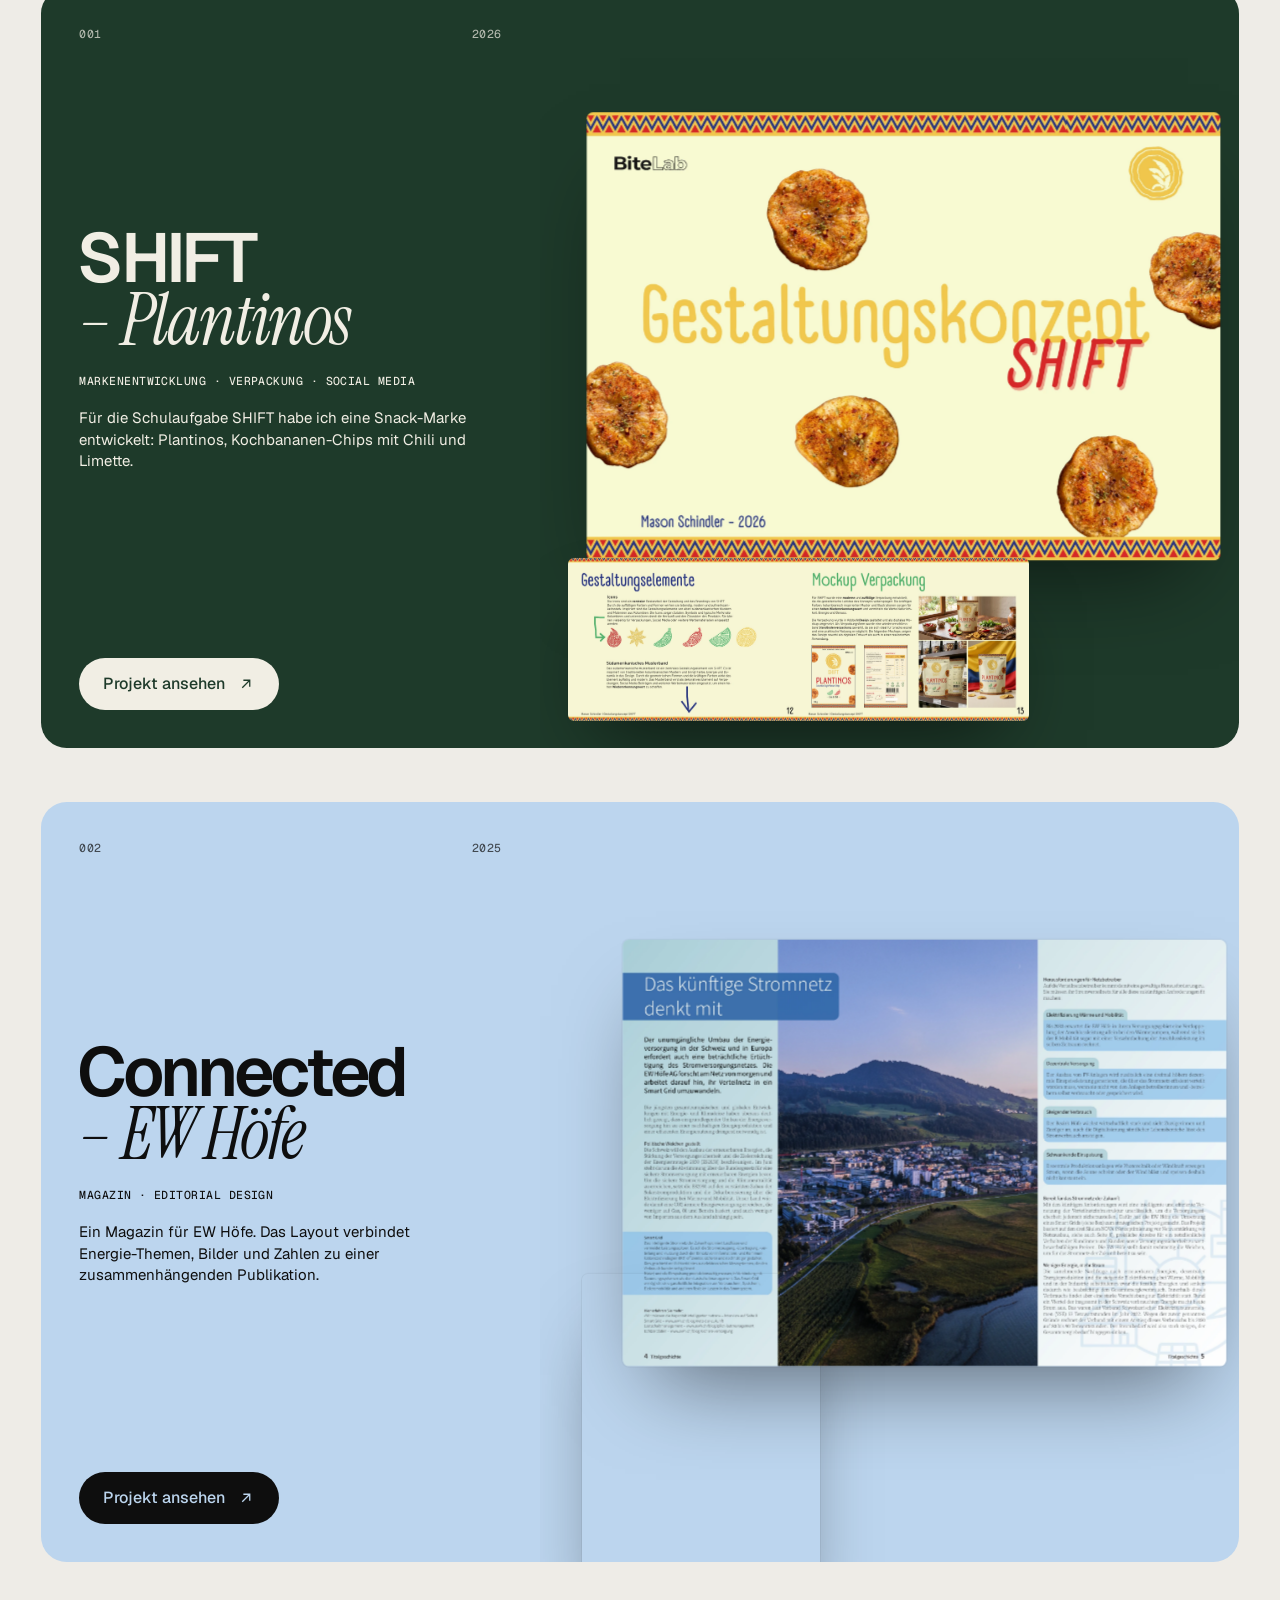
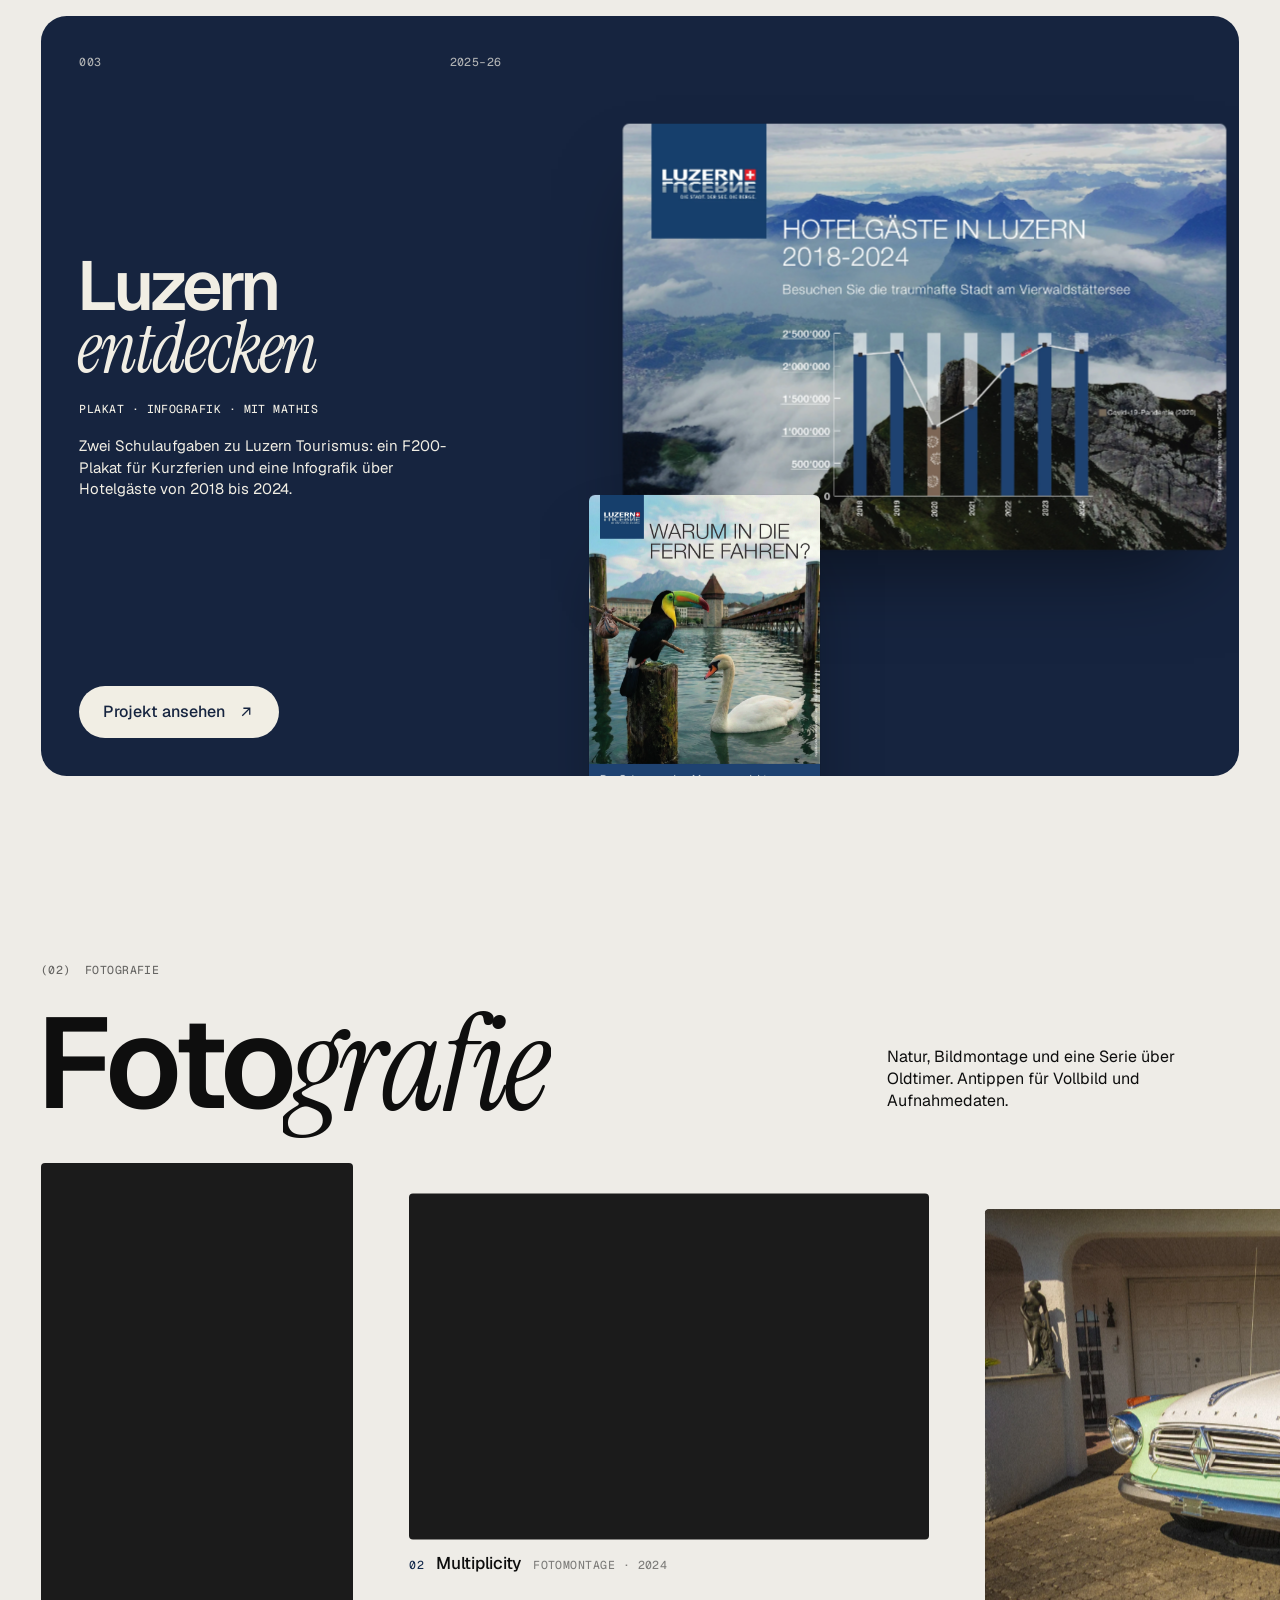
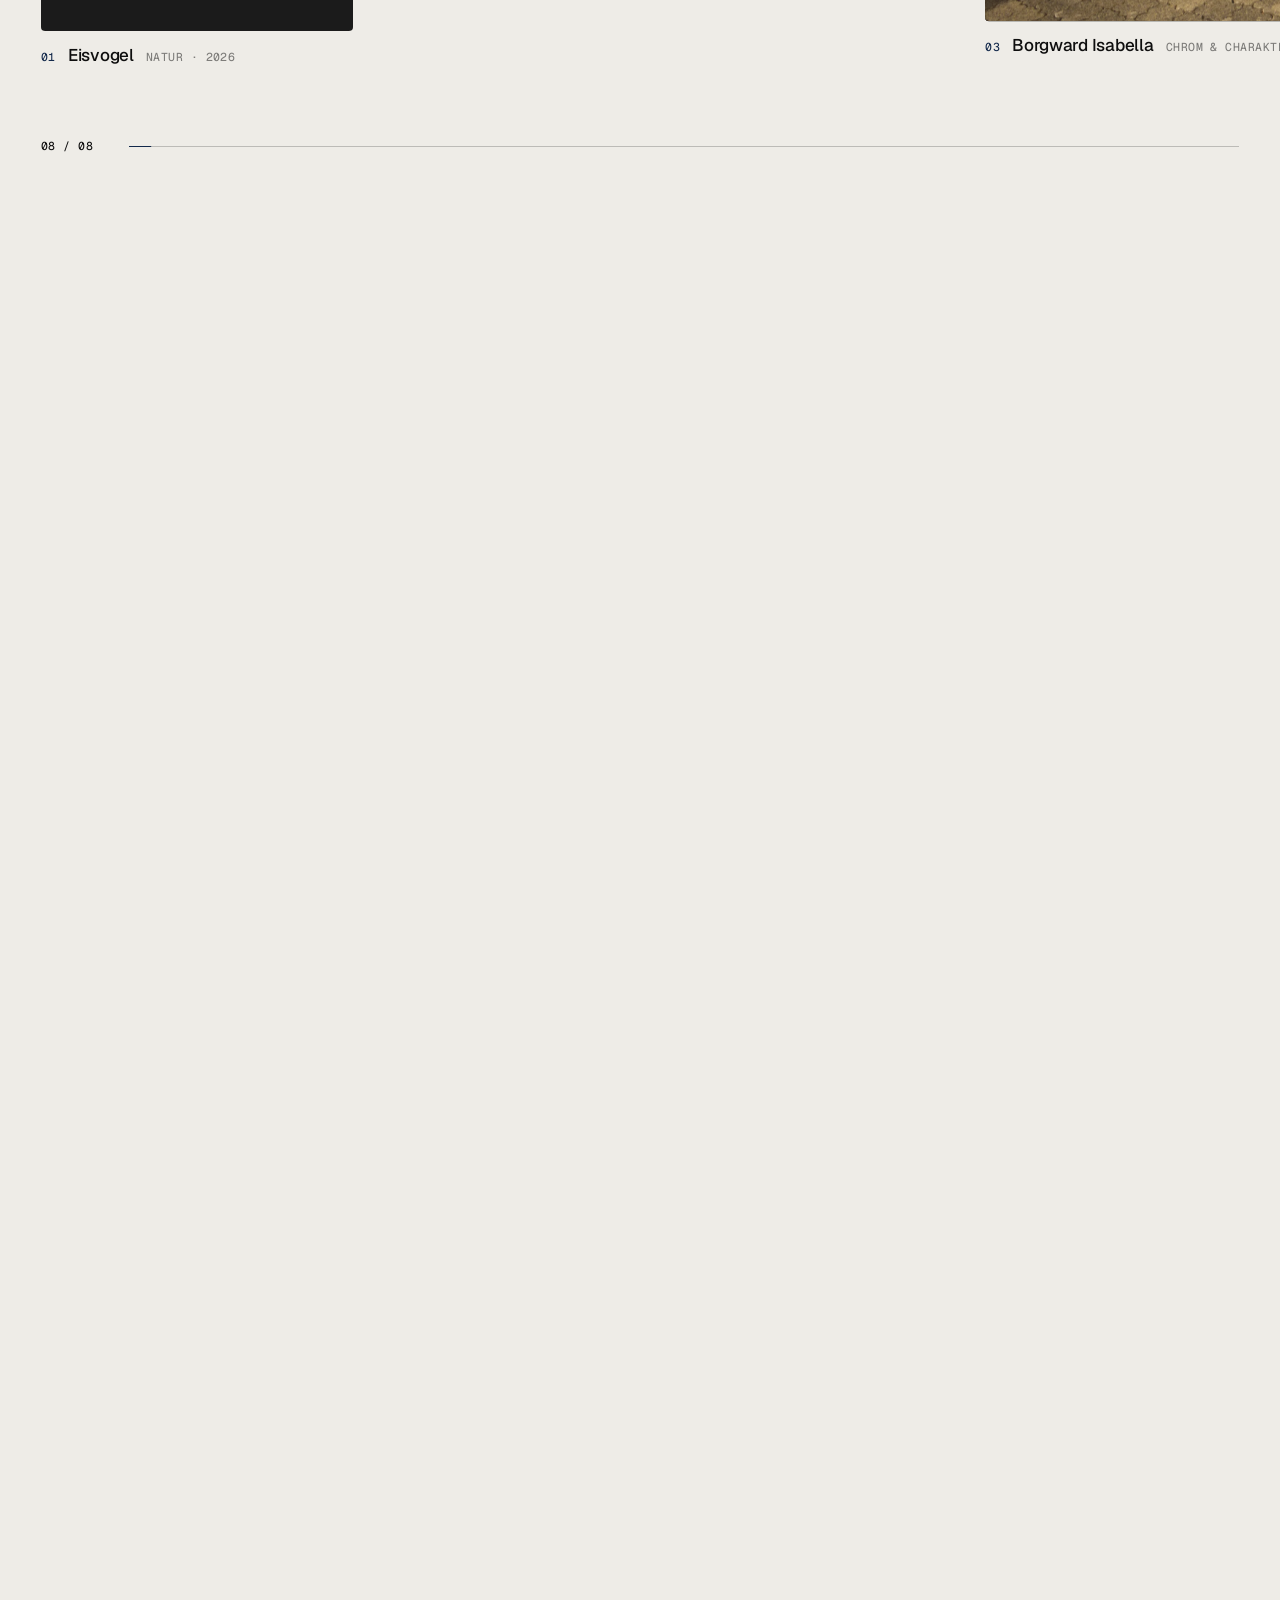
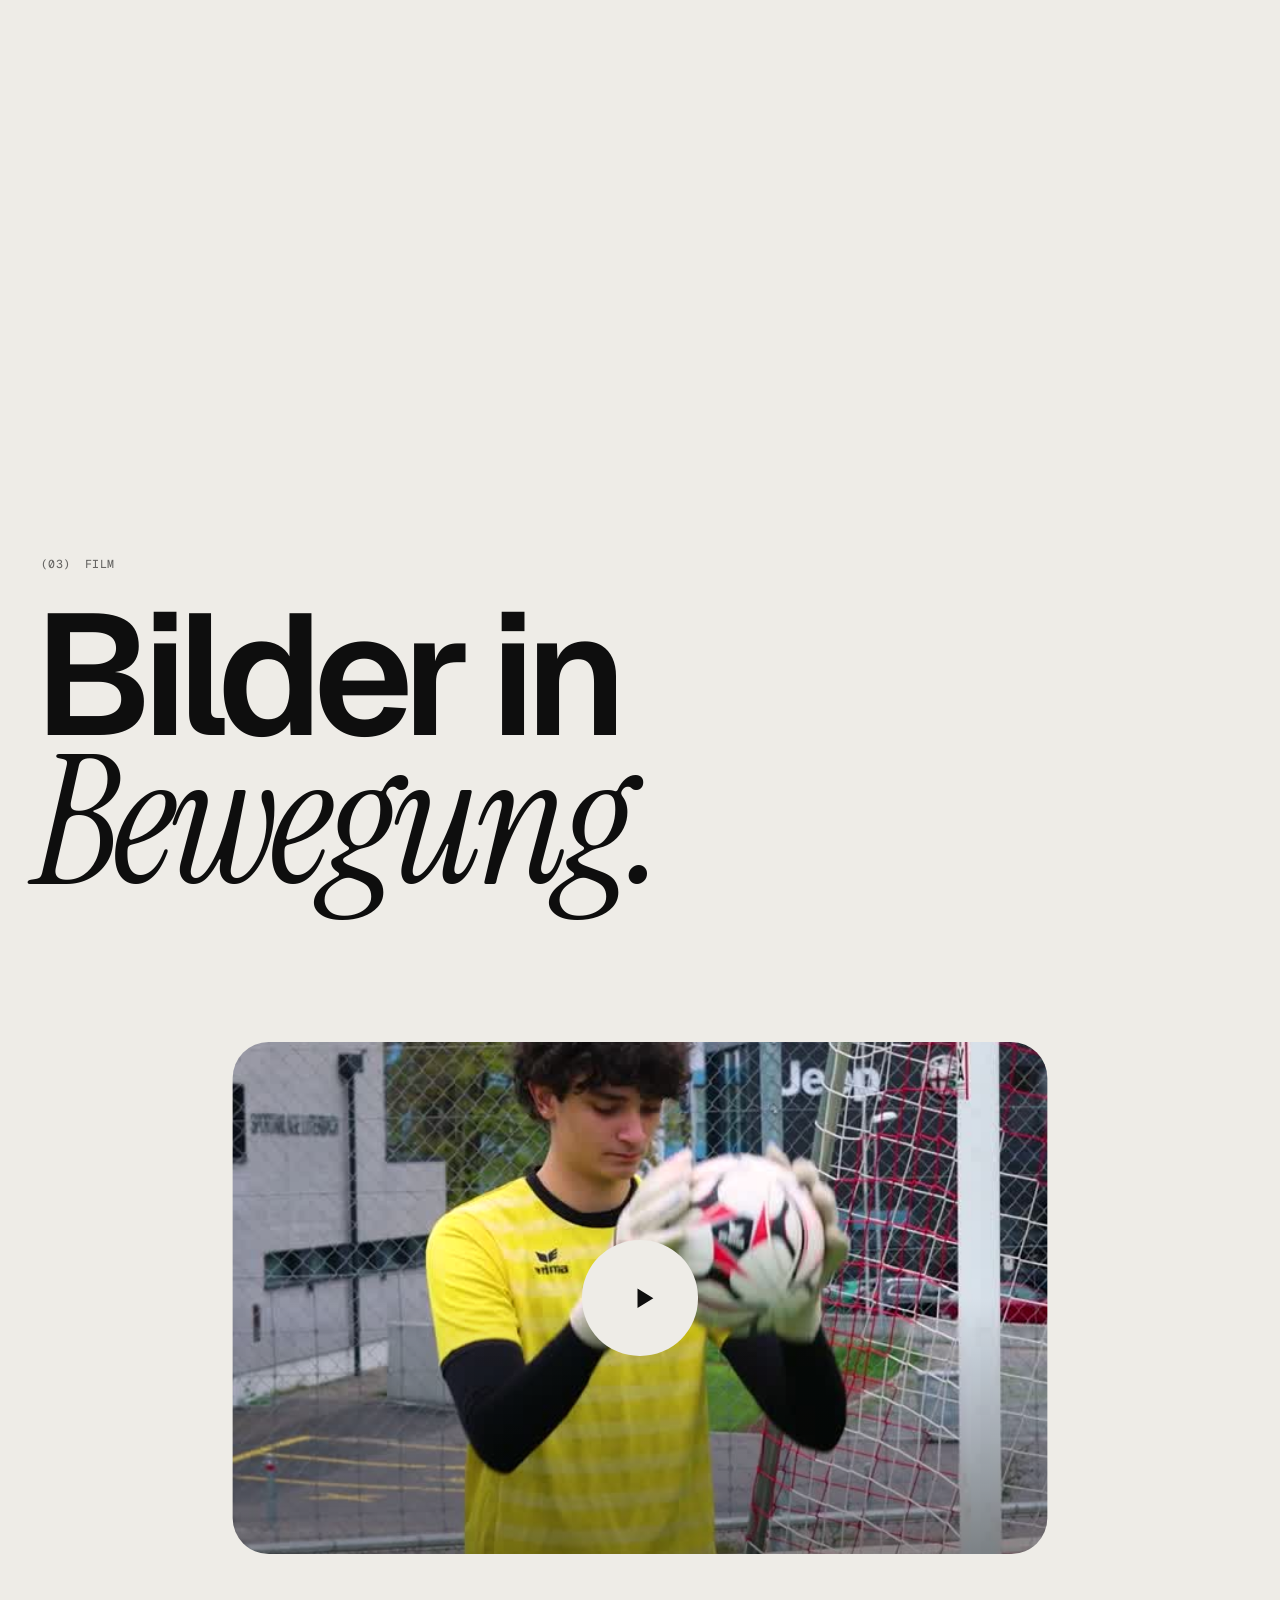
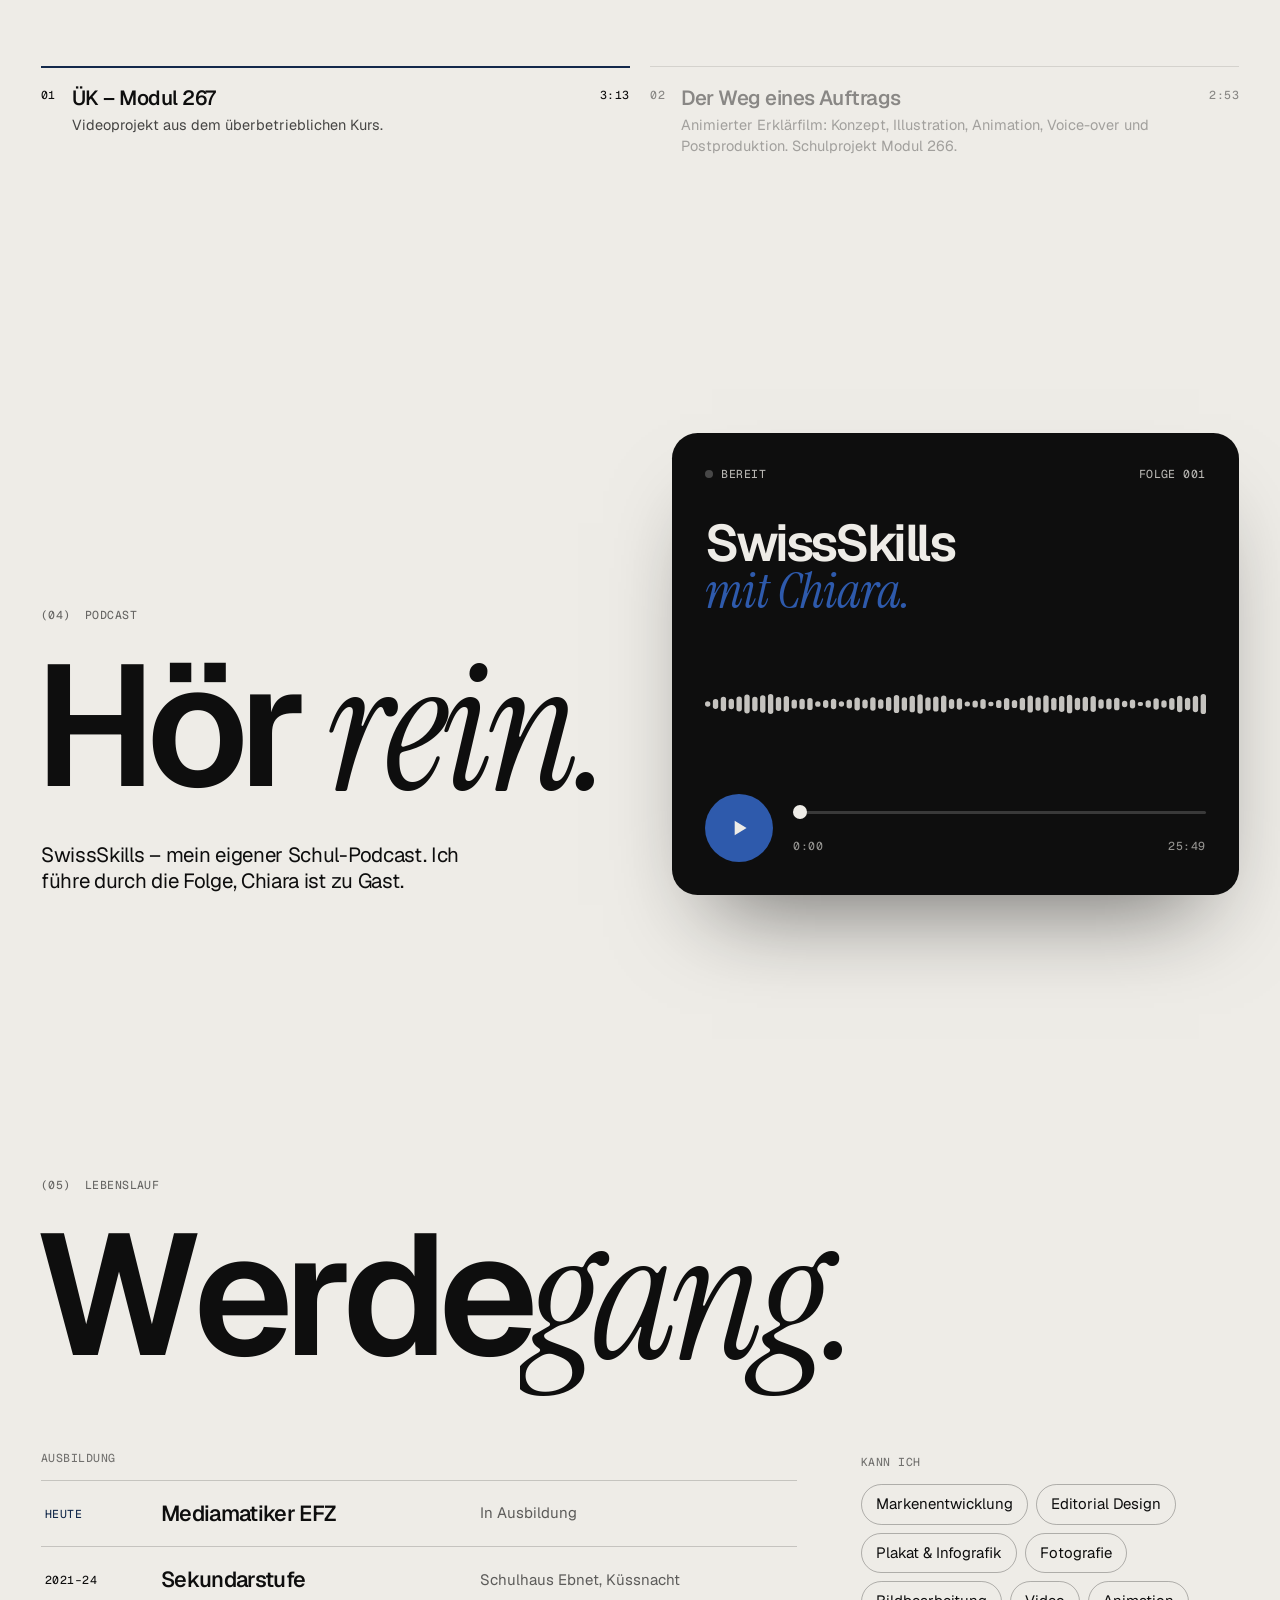
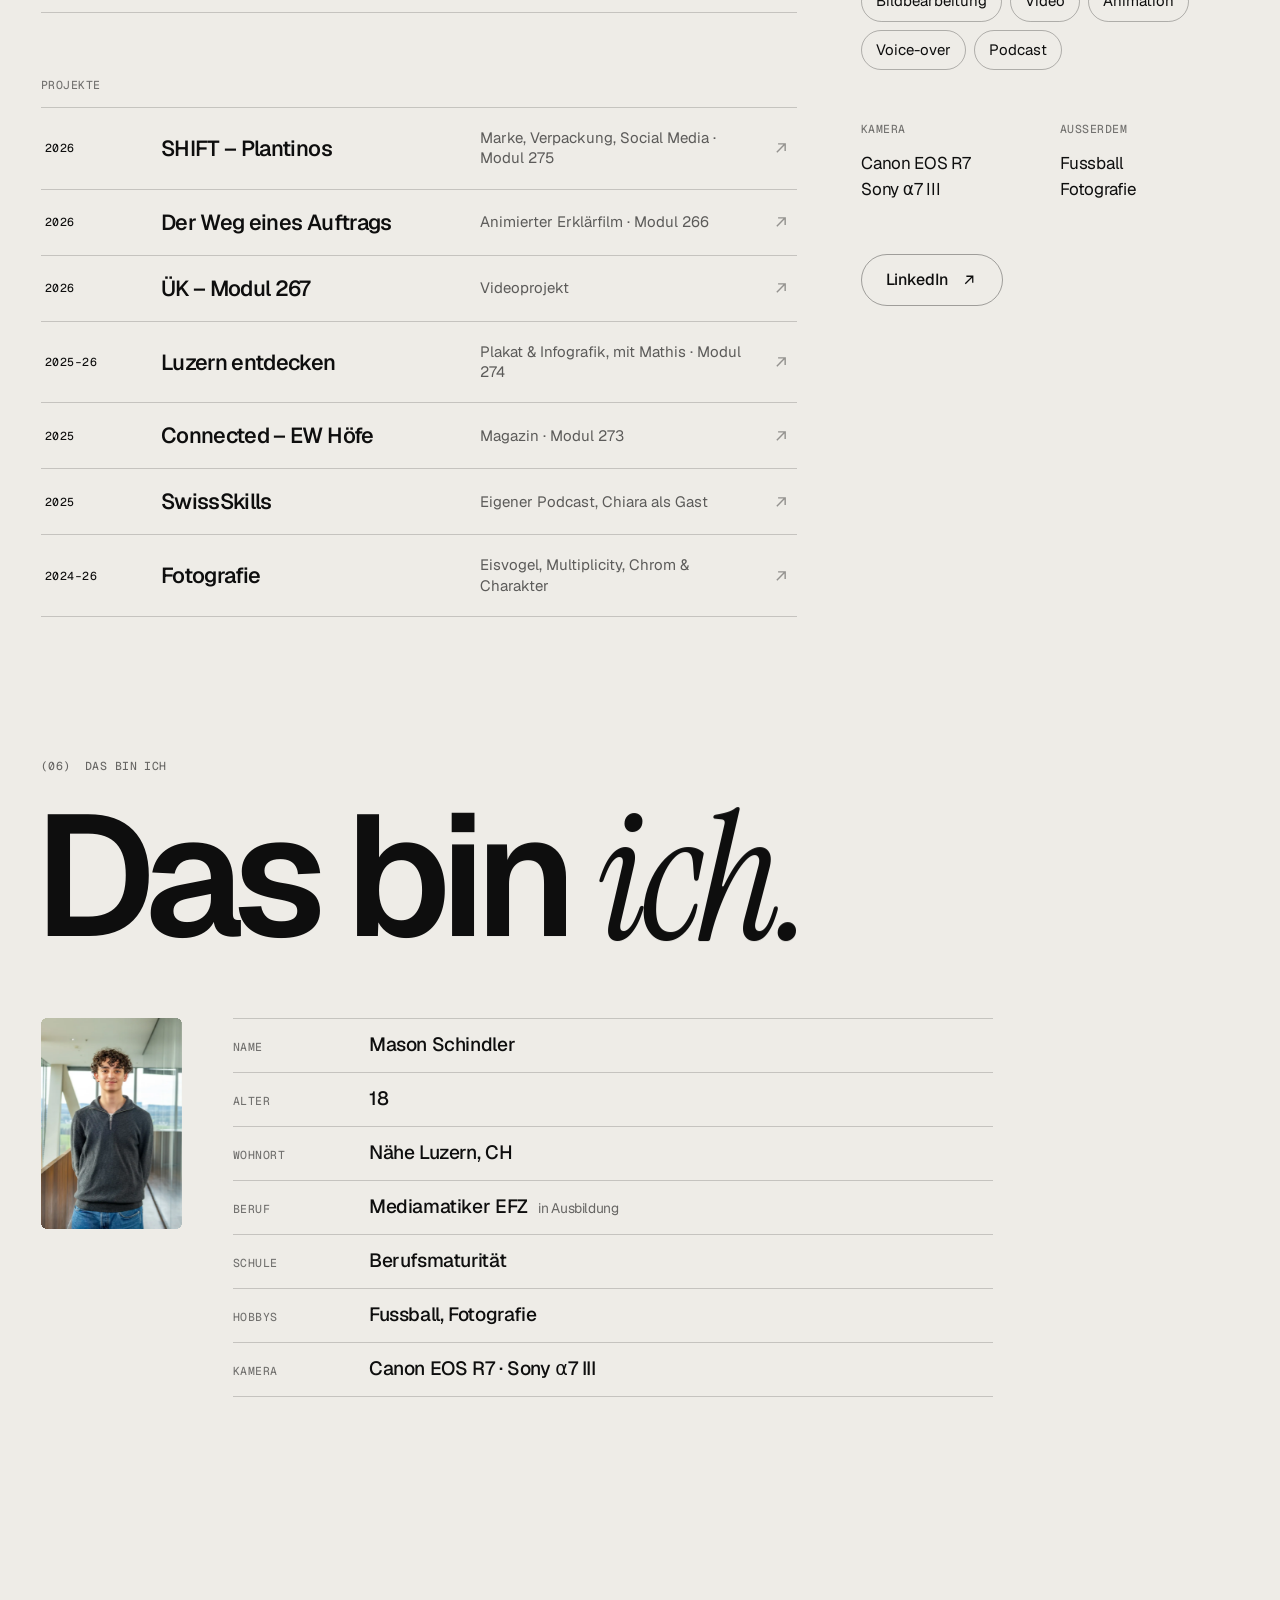
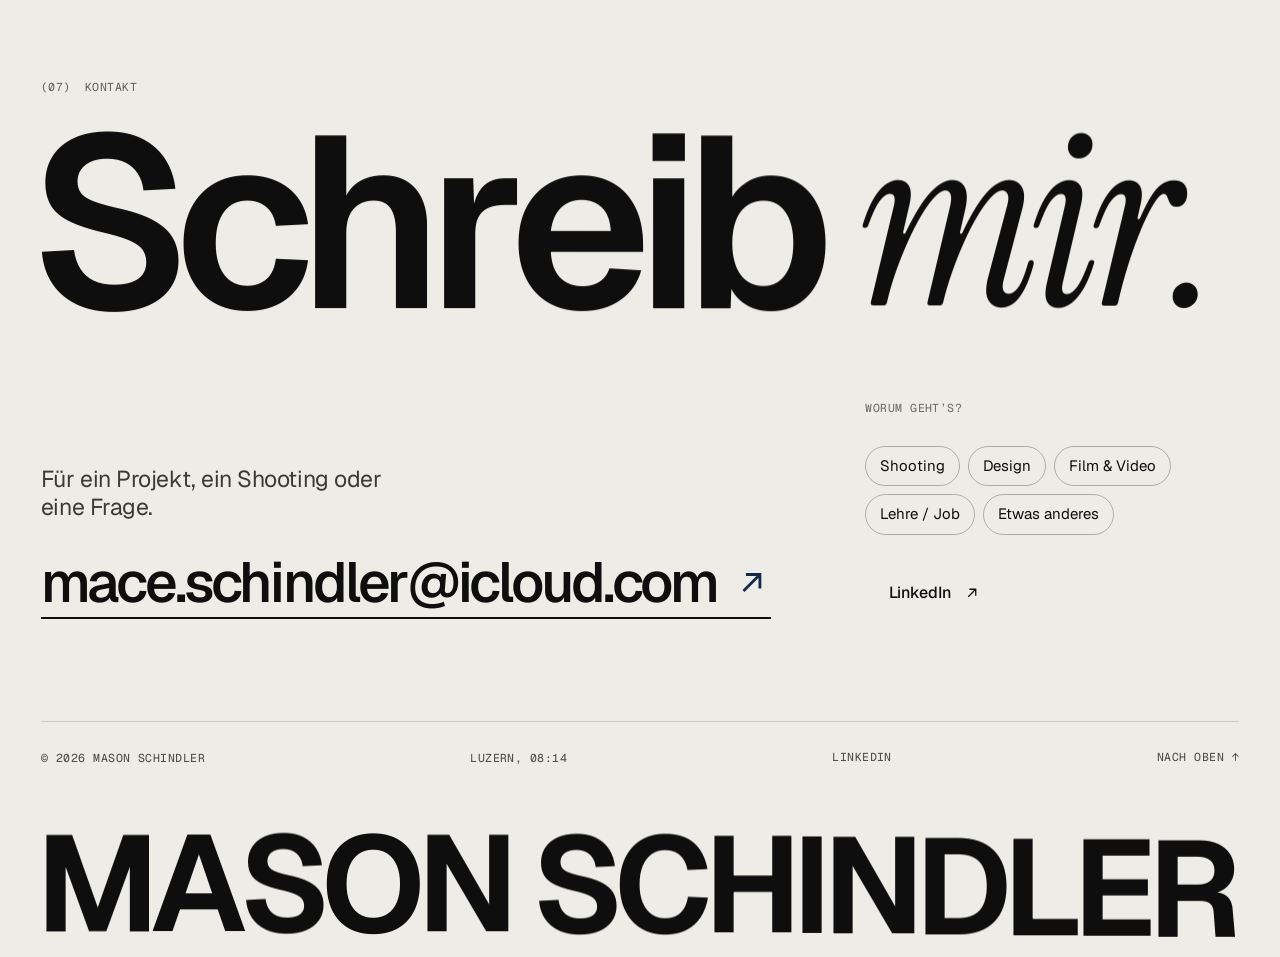
==== commit 705249a9: "Doppelten Über-mich-Abschnitt oben entfernt «Das bin ich» am Schluss bleibt die einzige Biografie. A" ====
--- a/index.html
+++ b/index.html
@@ -37,7 +37,7 @@
   <symbol id="i-star" viewBox="0 0 24 24"><path d="M12 0c.6 6.4 5.6 11.4 12 12-6.4.6-11.4 5.6-12 12-.6-6.4-5.6-11.4-12-12C6.4 11.4 11.4 6.4 12 0z" fill="currentColor"/></symbol>
 </svg>
 
-<a class="skip" href="#ueber">Zum Inhalt springen</a>
+<a class="skip" href="#arbeiten">Zum Inhalt springen</a>
 
 <!-- Preloader -->
 <div class="loader" id="loader" aria-hidden="true">
@@ -78,7 +78,7 @@
   <div class="hero-bottom">
     <div class="hero-meta">
       <p class="rotator"><span class="sr-only">Ich gestalte Marken, Magazine, Plakate, Fotos, Filme und Podcasts.</span><span aria-hidden="true">Ich gestalte</span> <span class="rot" aria-hidden="true"><em>Marken.</em><em>Magazine.</em><em>Plakate.</em><em>Fotos.</em><em>Filme.</em><em>Podcasts.</em></span></p>
-      <a class="badge magnetic" href="#ueber" aria-label="Weiter nach unten">
+      <a class="badge magnetic" href="#arbeiten" aria-label="Weiter nach unten">
         <svg class="badge-ring" viewBox="0 0 120 120" aria-hidden="true"><defs><path id="circ" d="M60,60 m-47,0 a47,47 0 1,1 94,0 a47,47 0 1,1 -94,0"/></defs><text><textPath href="#circ" textLength="292" lengthAdjust="spacing">Scroll · Entdecken · Scroll · Entdecken · </textPath></text></svg>
         <svg class="i badge-arrow" aria-hidden="true"><use href="#i-down"/></svg>
       </a>
@@ -100,22 +100,10 @@
   </div></div>
 </div>
 
-<!-- ÜBER MICH -->
-<section class="about wrap" id="ueber" data-theme="light">
-  <p class="sec-label mono"><span>(01)</span><span>Über mich</span></p>
-  <p class="about-text" data-scrub>Ich bin Mason, 18, und mache eine Ausbildung zum <em>Mediamatiker EFZ.</em> Mich interessiert, wo Bereiche zusammenkommen: wenn ein Foto Teil eines Layouts wird oder eine Website auf ihre Besucher <em>reagiert.</em></p>
-  <dl class="facts" data-stagger>
-    <div><dt class="mono">Ausbildung</dt><dd>Mediamatiker EFZ</dd></div>
-    <div><dt class="mono">Alter</dt><dd>18</dd></div>
-    <div><dt class="mono">Ort</dt><dd>Nähe Luzern, CH</dd></div>
-    <div><dt class="mono">Kamera</dt><dd>Canon EOS R7<br>Sony α7 III</dd></div>
-  </dl>
-</section>
-
 <!-- ARBEITEN -->
 <section class="work" id="arbeiten" data-theme="light">
   <header class="sec-head wrap">
-    <p class="sec-label mono"><span>(02)</span><span>Design</span></p>
+    <p class="sec-label mono"><span>(01)</span><span>Design</span></p>
     <h2 class="big-title" data-chars>Arbeiten</h2>
     <p class="sec-sub" data-reveal>Drei Designprojekte aus der Ausbildung: eine Marke, ein Magazin, ein Plakat. Klick dich rein.</p>
   </header>
@@ -185,7 +173,7 @@
   <div class="ph-pin">
     <header class="ph-head wrap">
       <div>
-        <p class="sec-label mono"><span>(03)</span><span>Fotografie</span></p>
+        <p class="sec-label mono"><span>(02)</span><span>Fotografie</span></p>
         <h2 class="big-title" data-chars>Foto<em>grafie</em></h2>
       </div>
       <p class="ph-text" data-reveal>Natur, Bildmontage und eine Serie über Oldtimer. Antippen für Vollbild und Aufnahmedaten.</p>
@@ -243,7 +231,7 @@
 <!-- FILM -->
 <section class="film" id="film" data-theme="dark">
   <header class="sec-head wrap">
-    <p class="sec-label mono"><span>(04)</span><span>Film</span></p>
+    <p class="sec-label mono"><span>(03)</span><span>Film</span></p>
     <h2 class="big-title" data-chars>Bilder in <em>Bewegung.</em></h2>
   </header>
   <div class="screen-wrap wrap">
@@ -269,7 +257,7 @@
 <section class="pod" id="podcast" data-theme="accent">
   <div class="pod-grid wrap">
     <div class="pod-copy">
-      <p class="sec-label mono"><span>(05)</span><span>Podcast</span></p>
+      <p class="sec-label mono"><span>(04)</span><span>Podcast</span></p>
       <h2 class="big-title" data-chars>Hör <em>rein.</em></h2>
       <p class="pod-text" data-reveal>SwissSkills – mein eigener Schul-Podcast. Ich führe durch die Folge, Chiara ist zu Gast.</p>
     </div>
@@ -292,7 +280,7 @@
 <!-- LEBENSLAUF -->
 <section class="cv wrap" id="lebenslauf" data-theme="light">
   <header class="cv-head">
-    <p class="sec-label mono"><span>(06)</span><span>Lebenslauf</span></p>
+    <p class="sec-label mono"><span>(05)</span><span>Lebenslauf</span></p>
     <h2 class="big-title" data-chars>Werde<em>gang.</em></h2>
   </header>
   <div class="cv-grid">
@@ -329,7 +317,7 @@
 
 <!-- DAS BIN ICH -->
 <section class="me wrap" id="ich" data-theme="light">
-  <p class="sec-label mono"><span>(07)</span><span>Das bin ich</span></p>
+  <p class="sec-label mono"><span>(06)</span><span>Das bin ich</span></p>
   <h2 class="big-title me-title" data-chars>Das bin <em>ich.</em></h2>
   <div class="me-grid">
     <figure class="about-photo" data-photo>
@@ -350,7 +338,7 @@
 <!-- KONTAKT -->
 <section class="contact" id="kontakt" data-theme="dark">
   <div class="wrap">
-    <p class="sec-label mono"><span>(08)</span><span>Kontakt</span></p>
+    <p class="sec-label mono"><span>(07)</span><span>Kontakt</span></p>
     <h2 class="huge-title" data-chars>Schreib <em>mir.</em></h2>
     <div class="contact-grid">
       <div class="contact-copy" data-reveal>
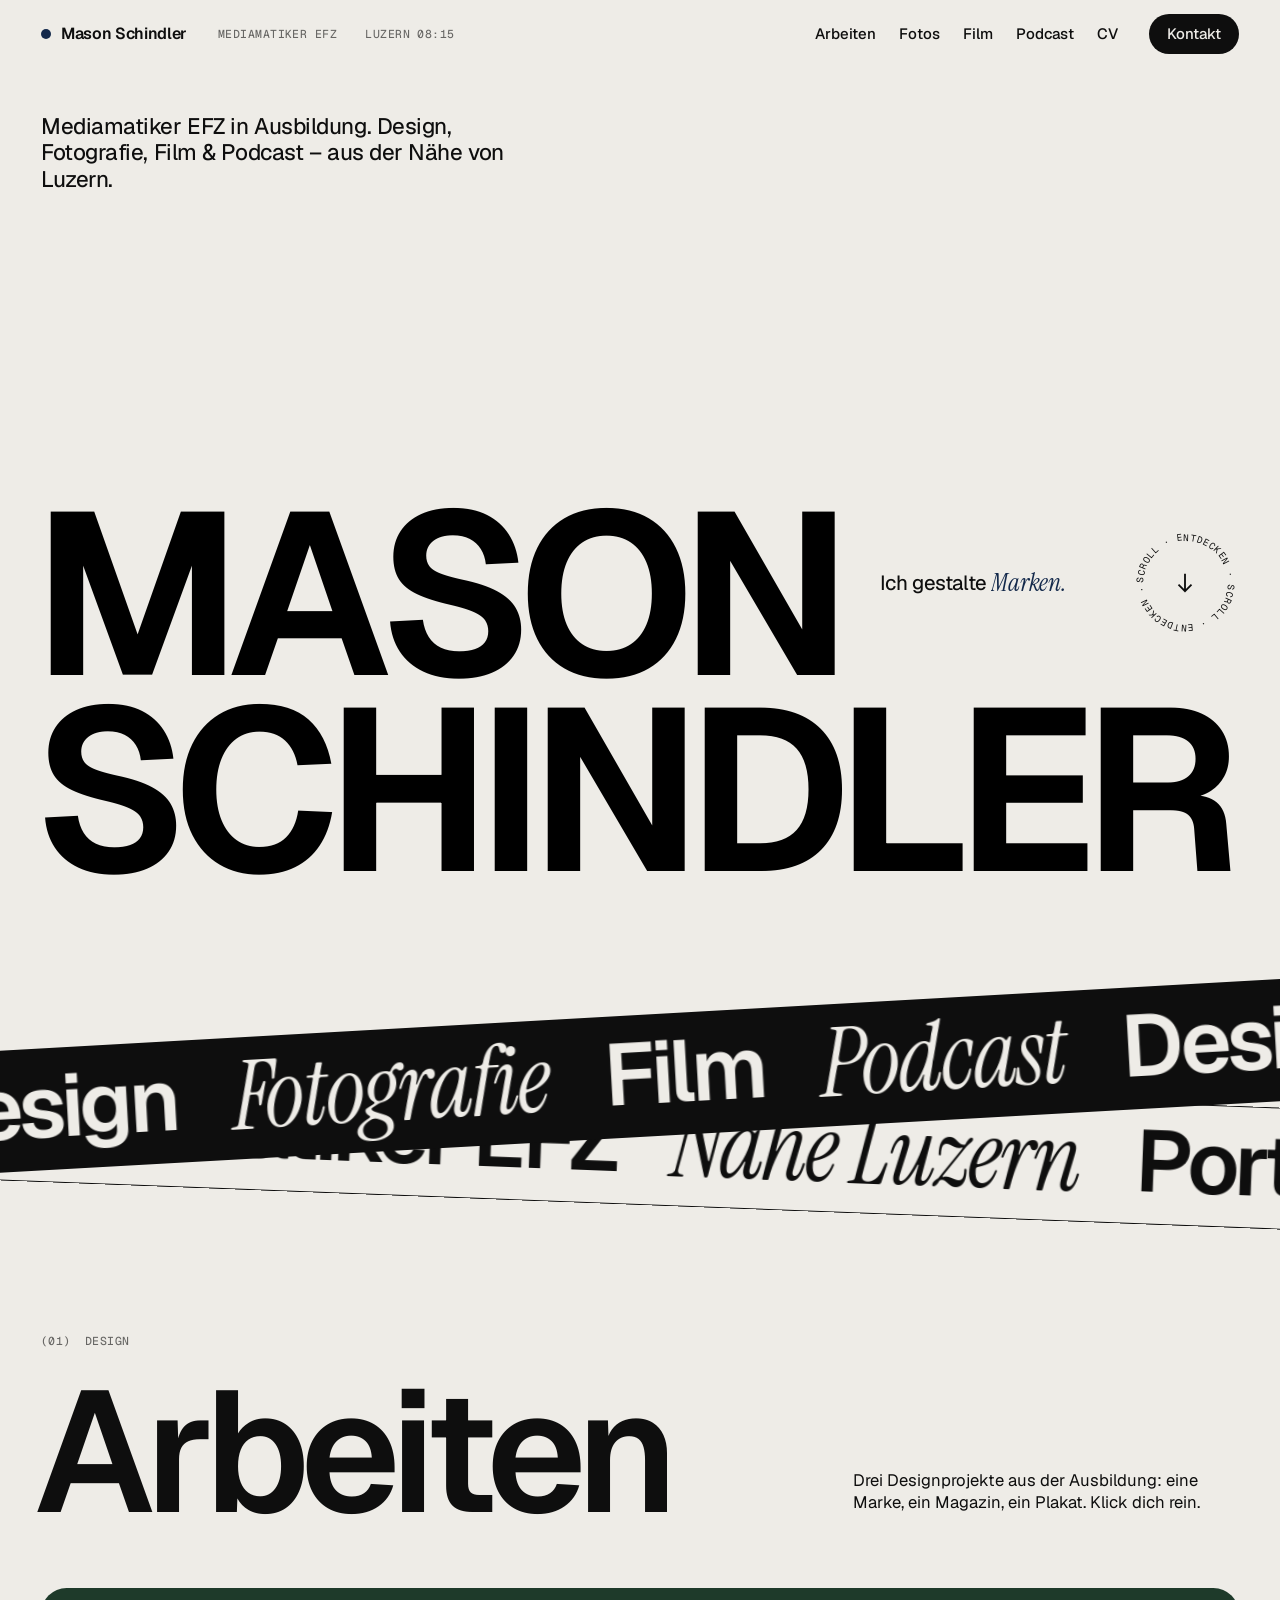
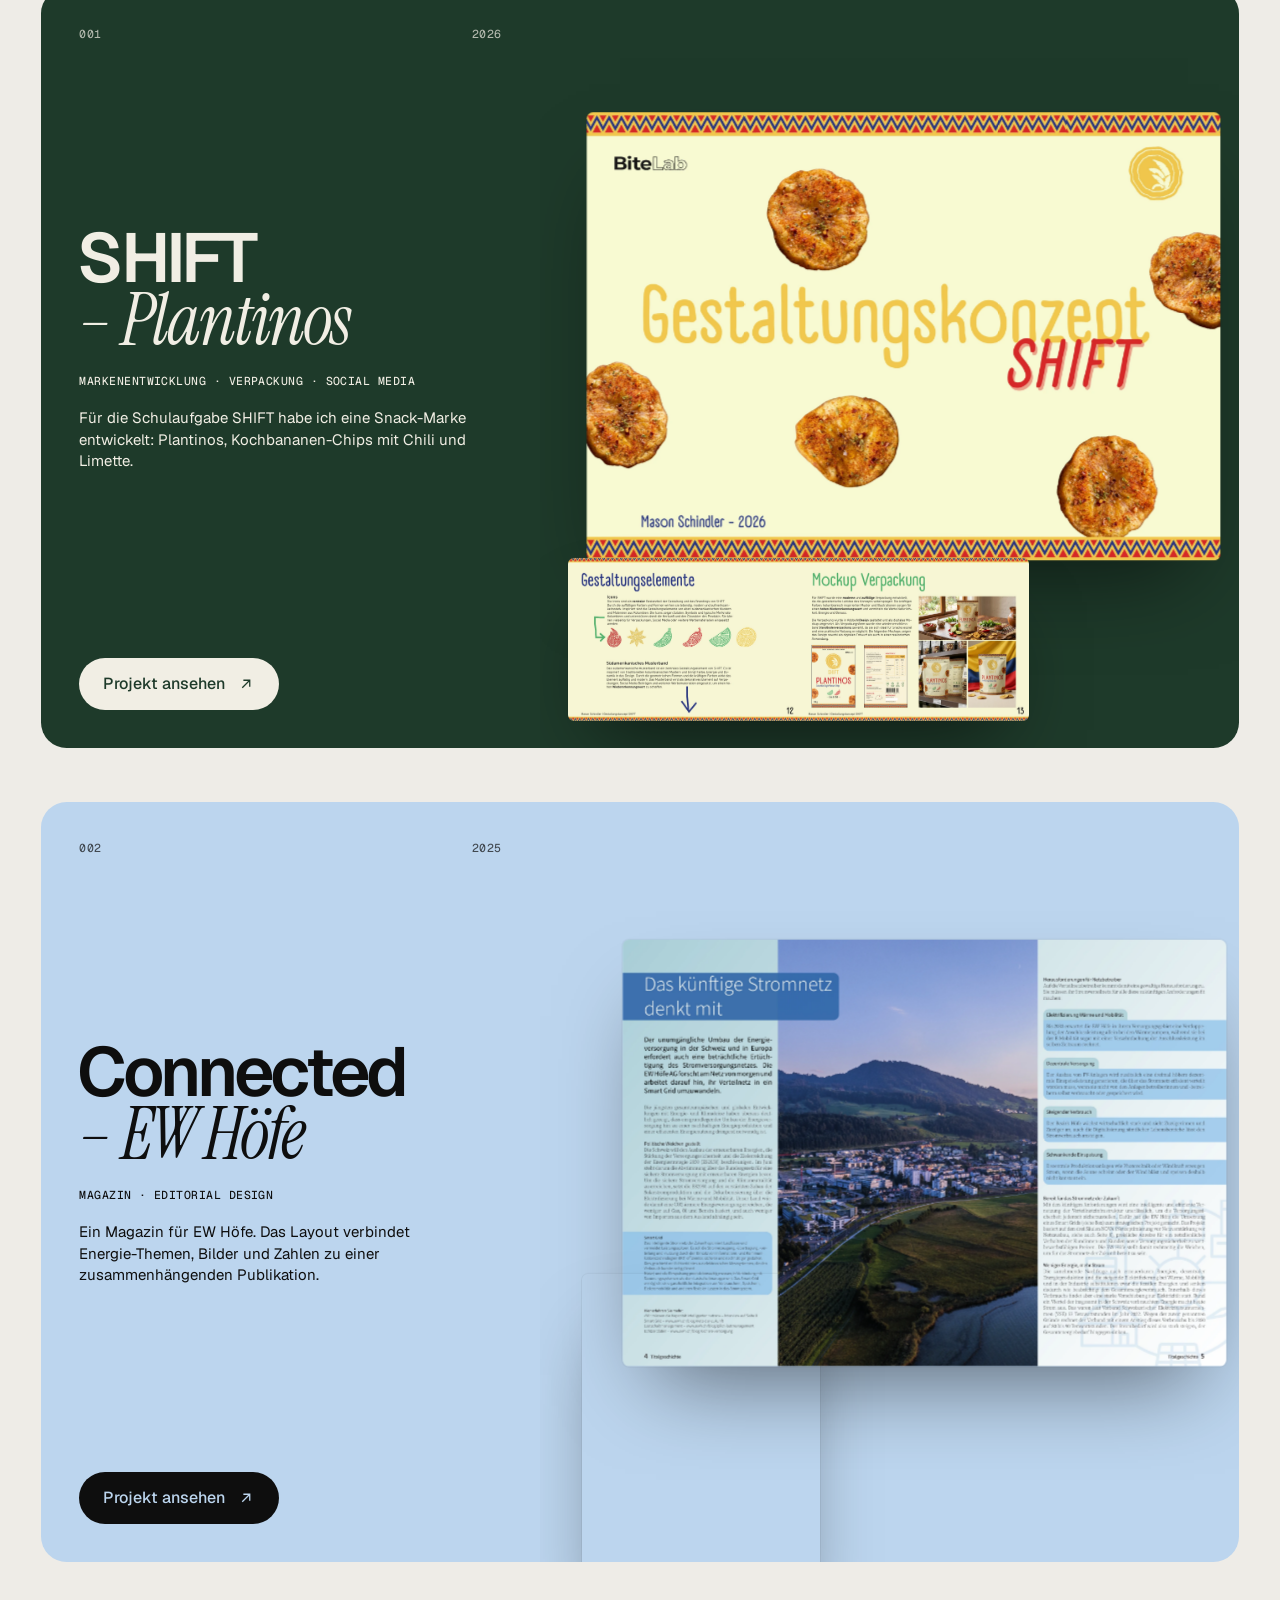
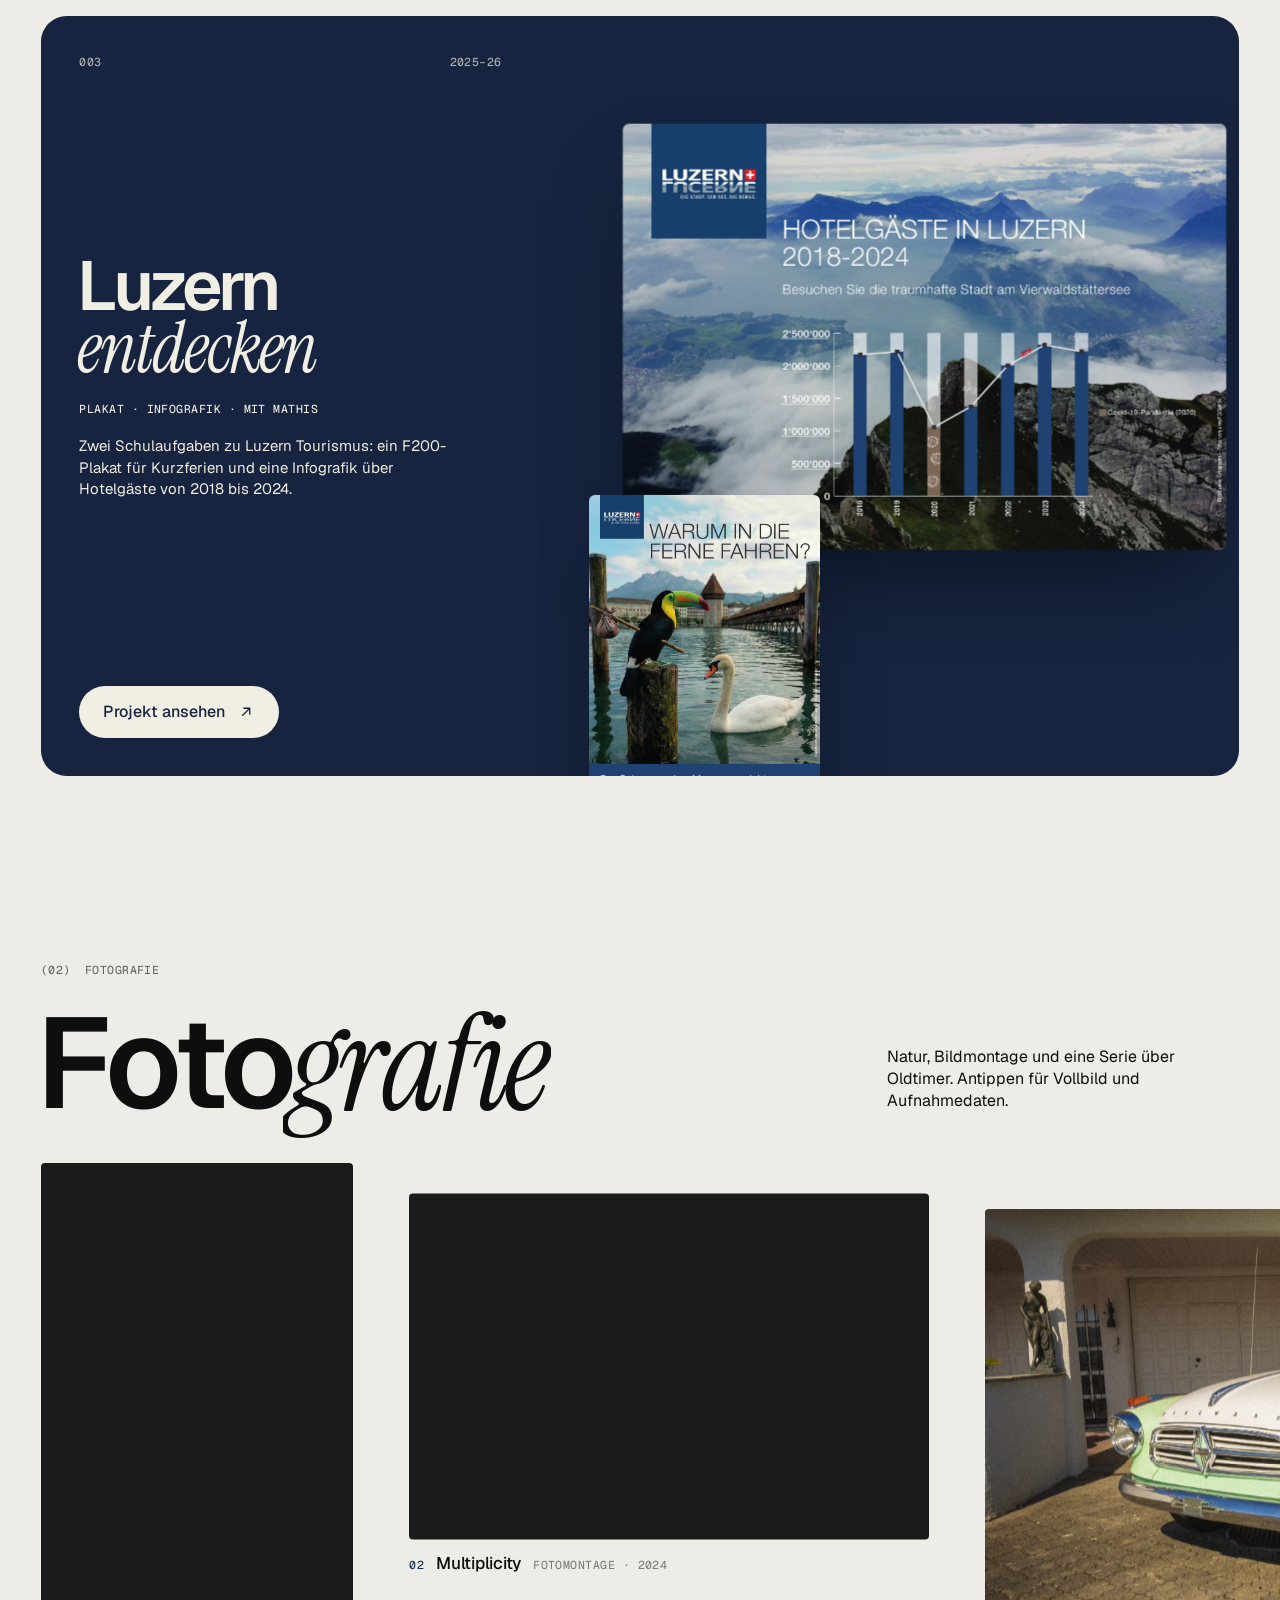
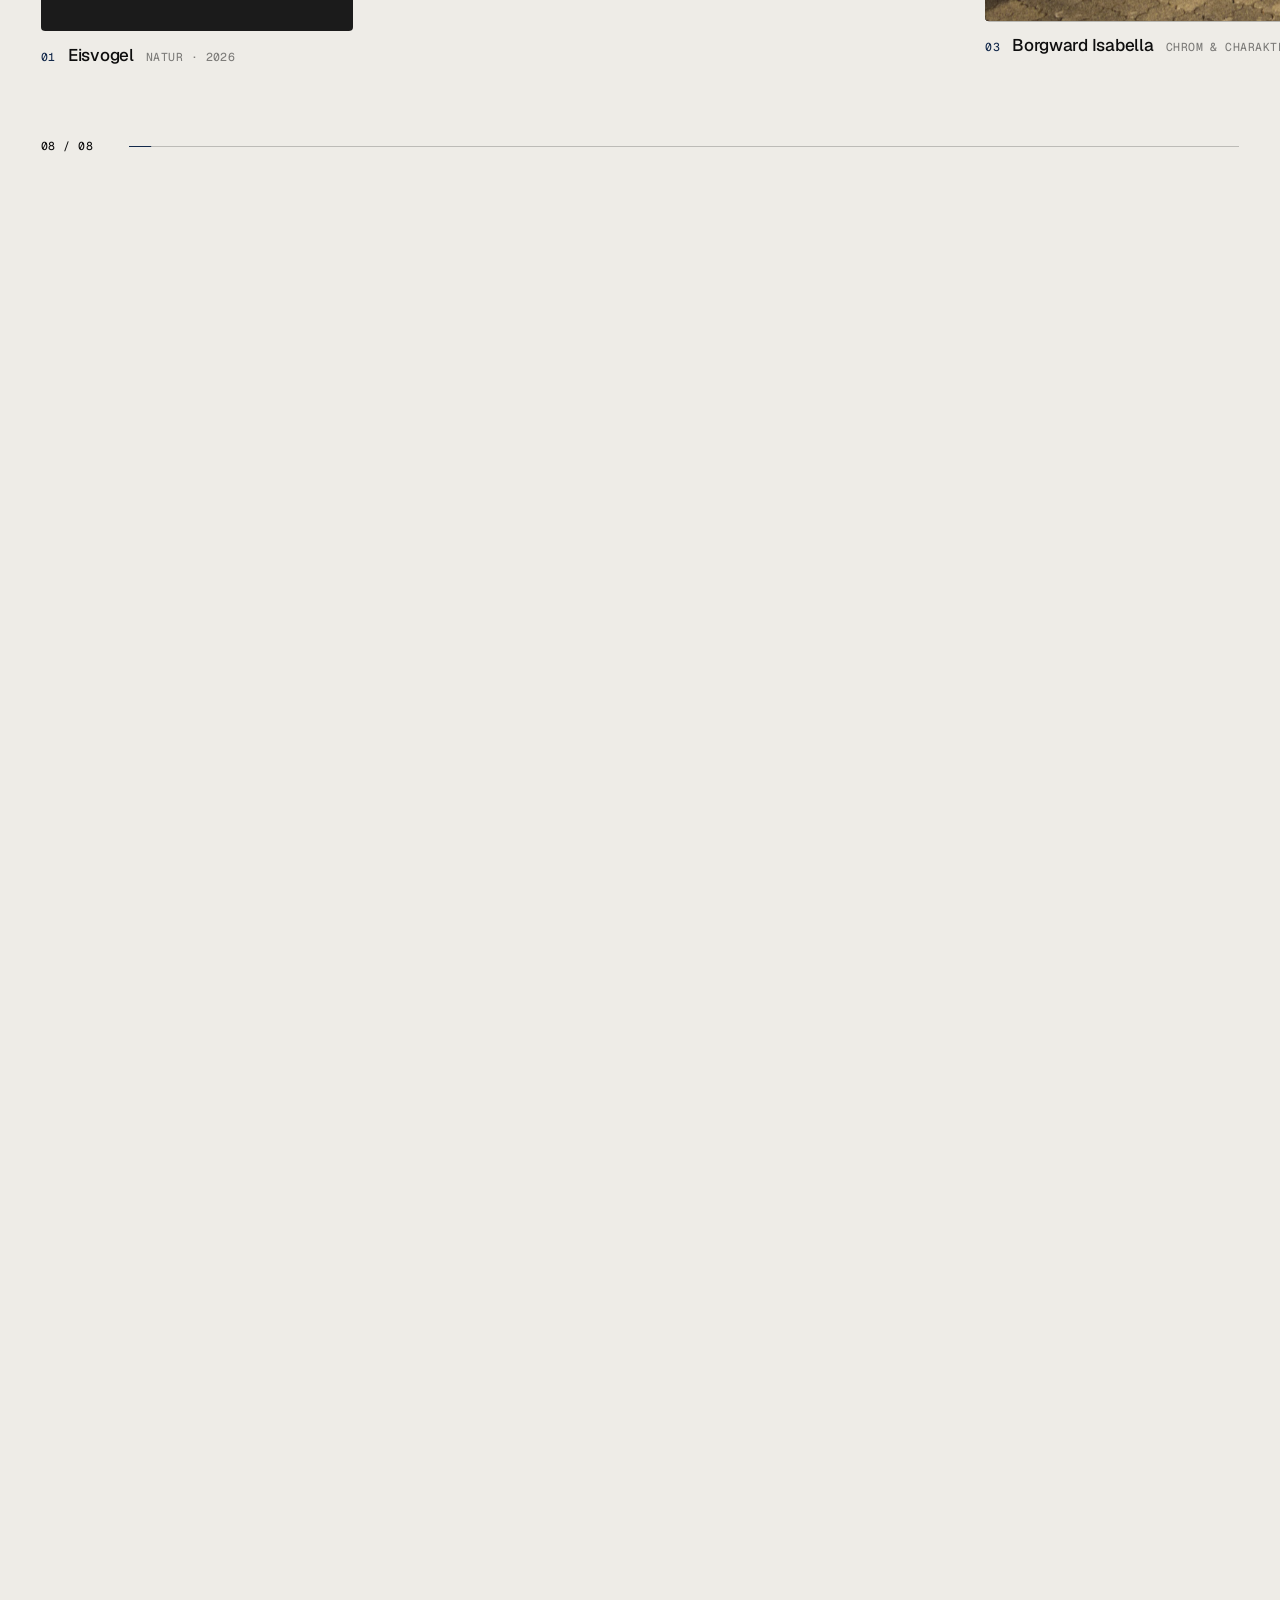
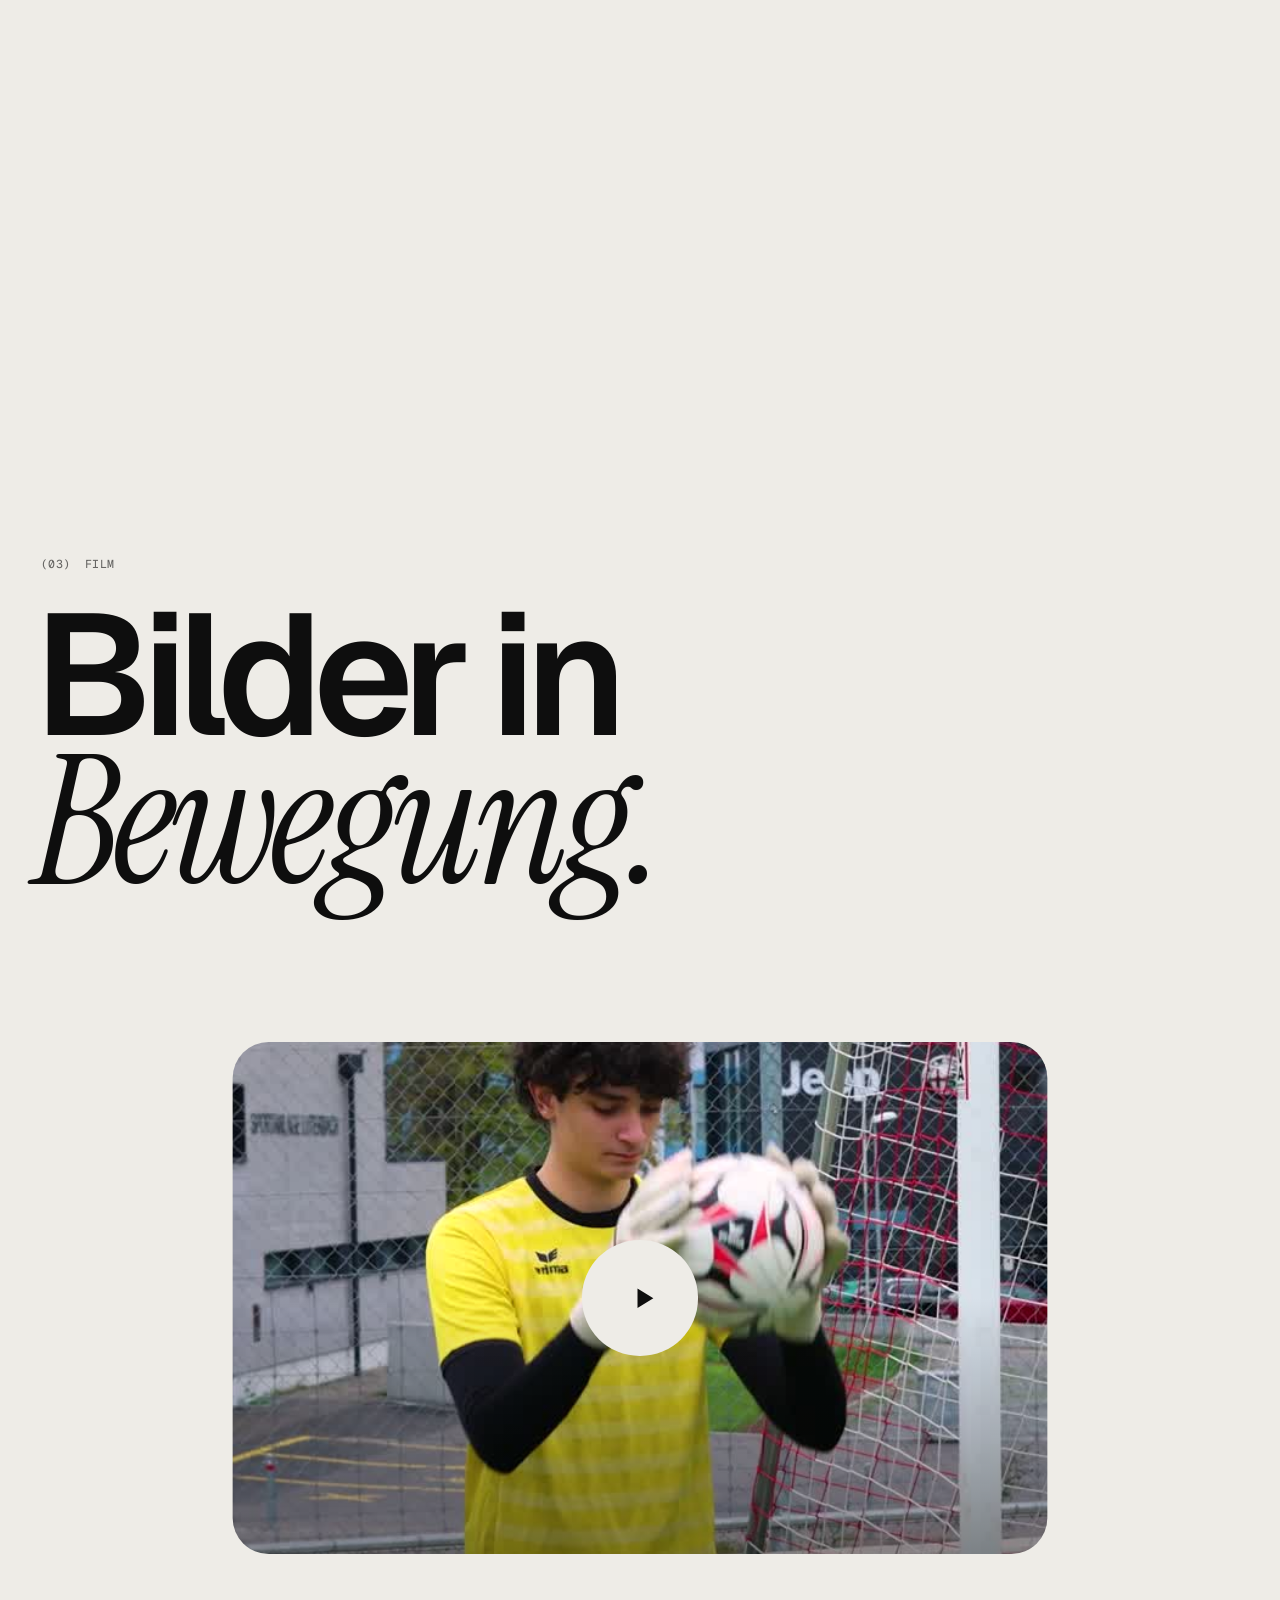
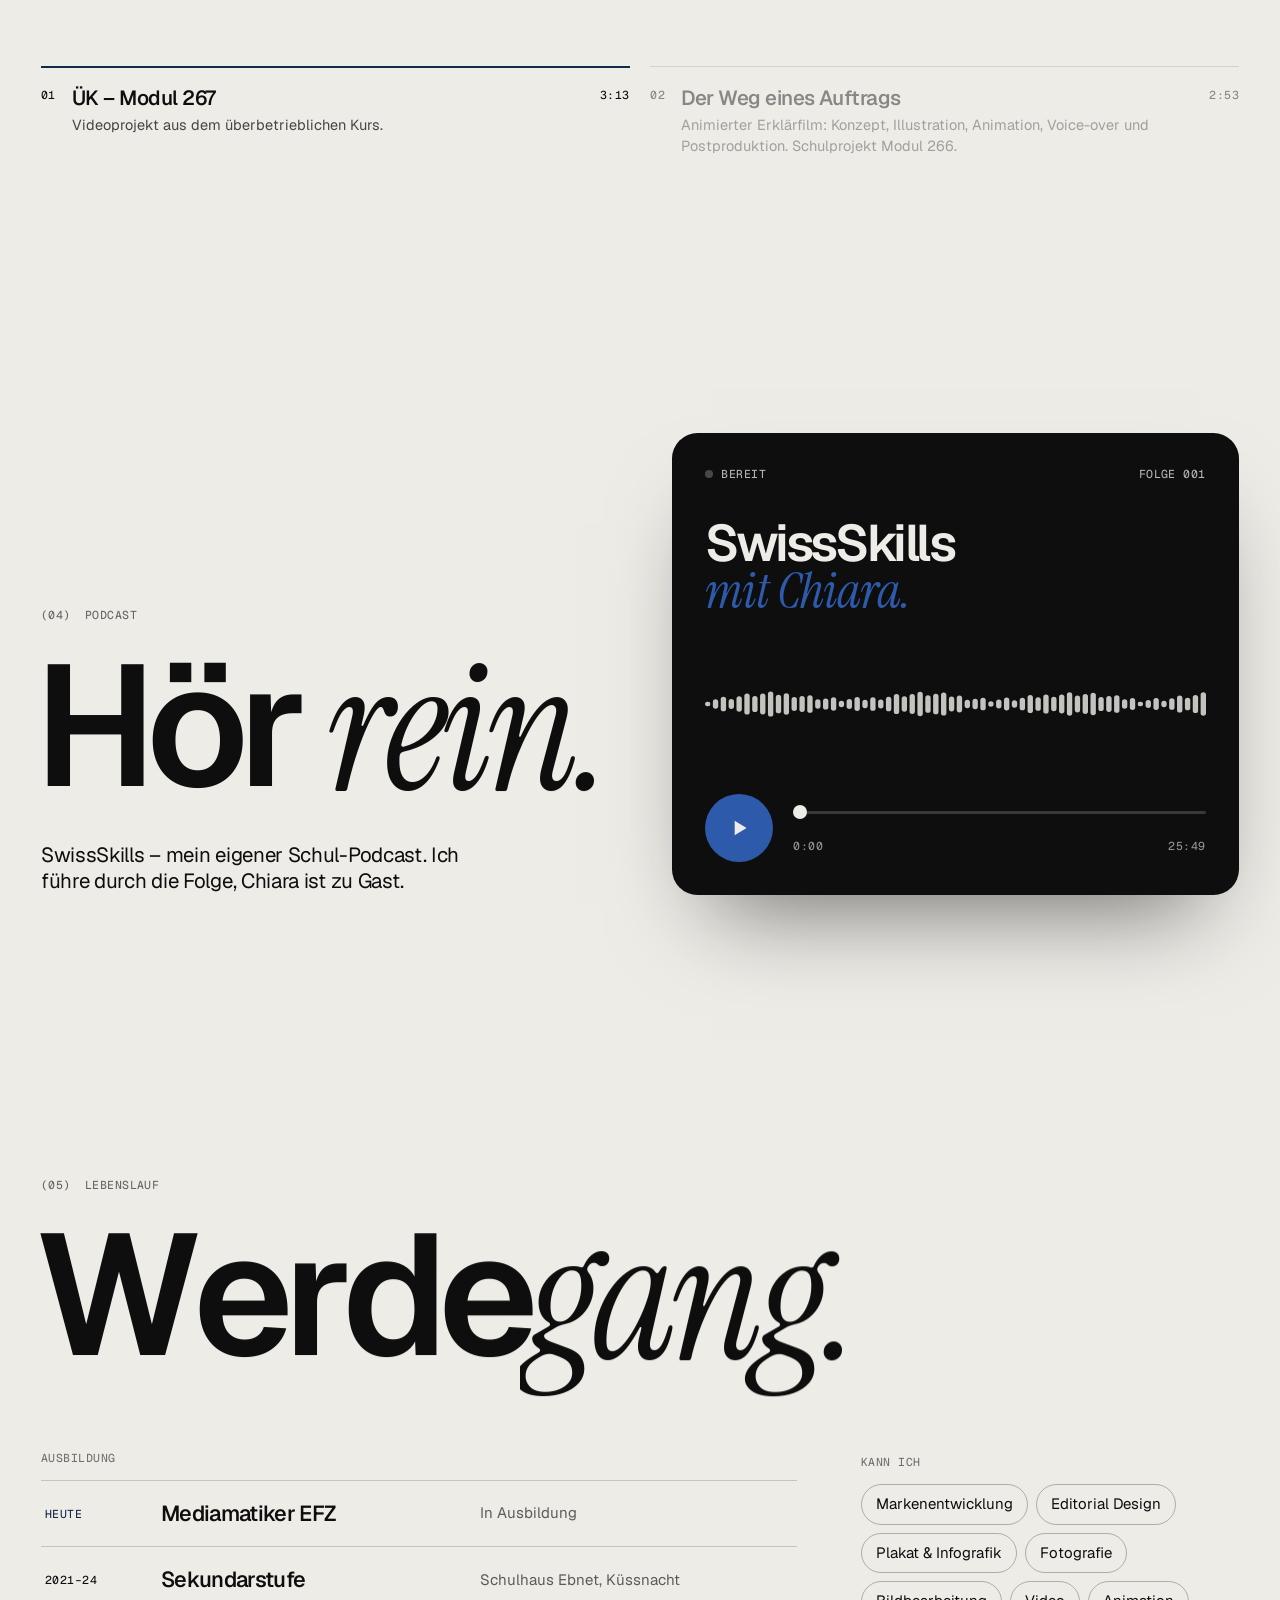
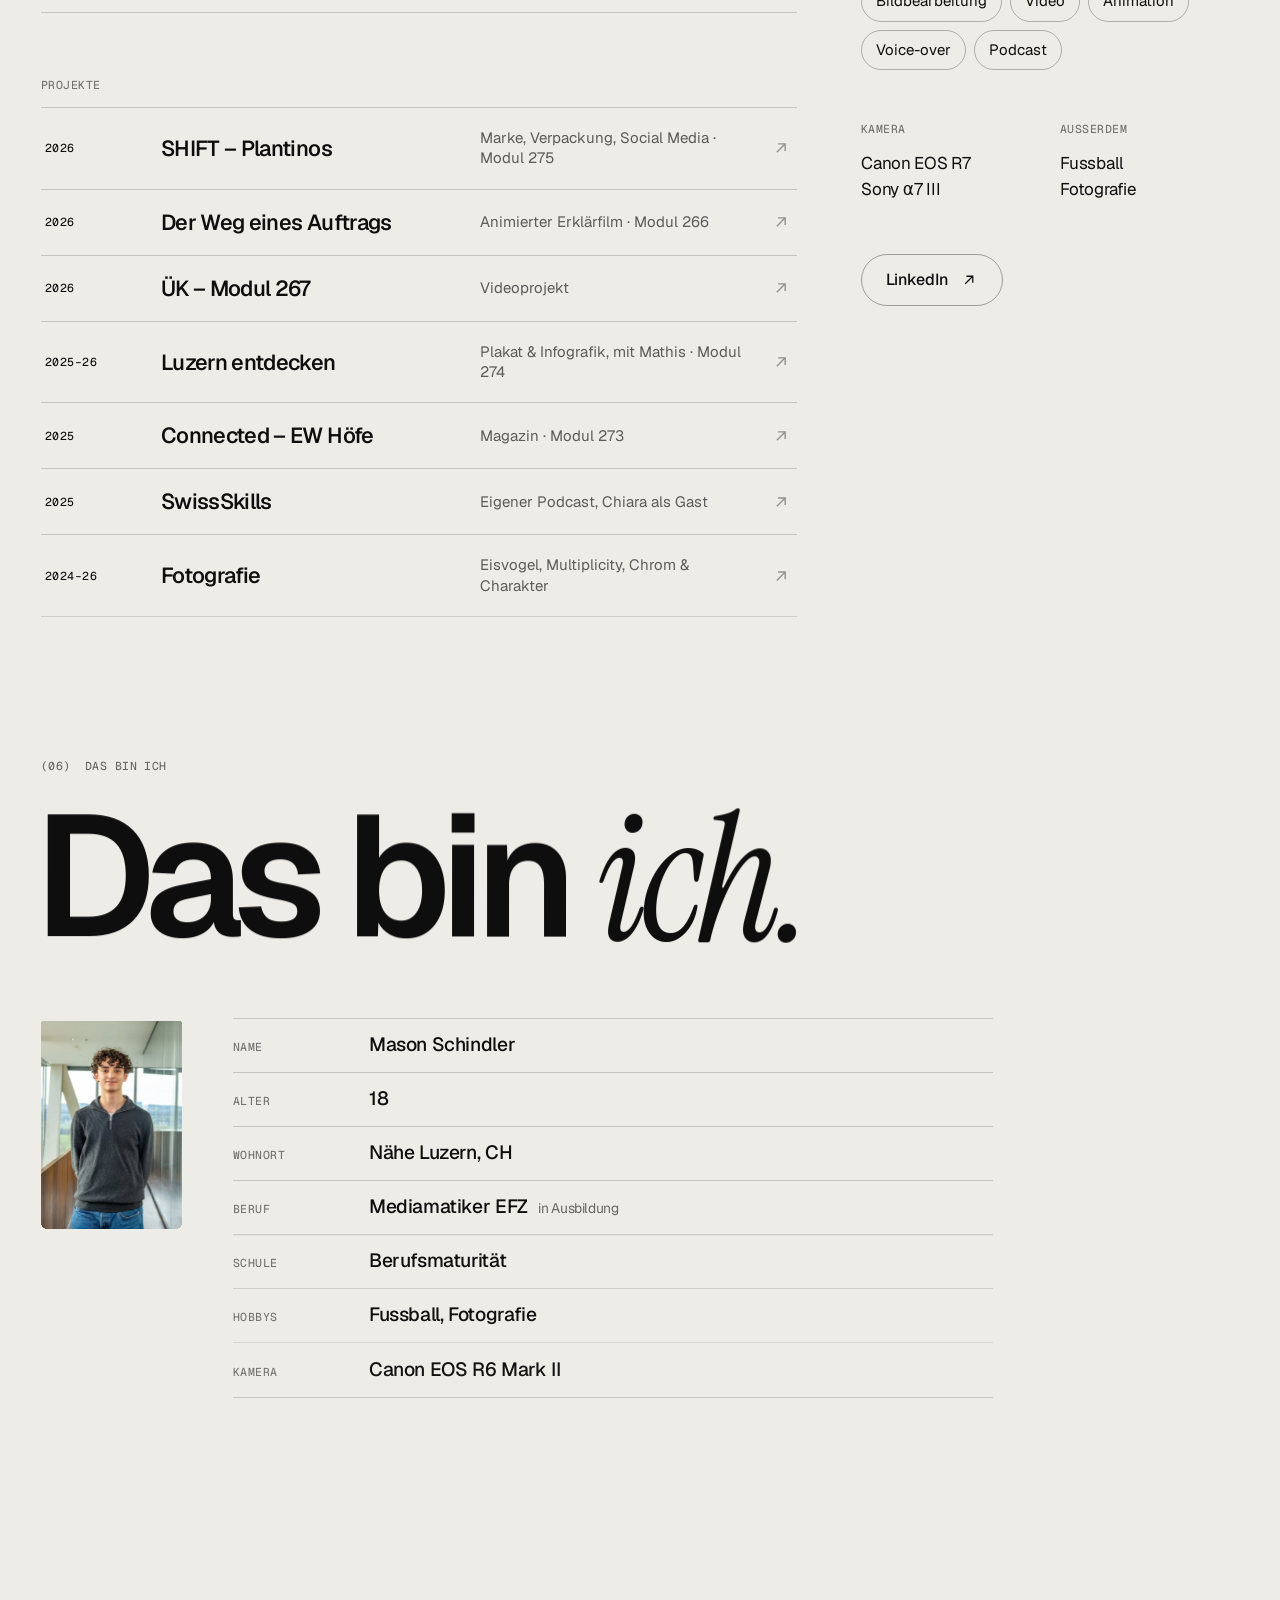
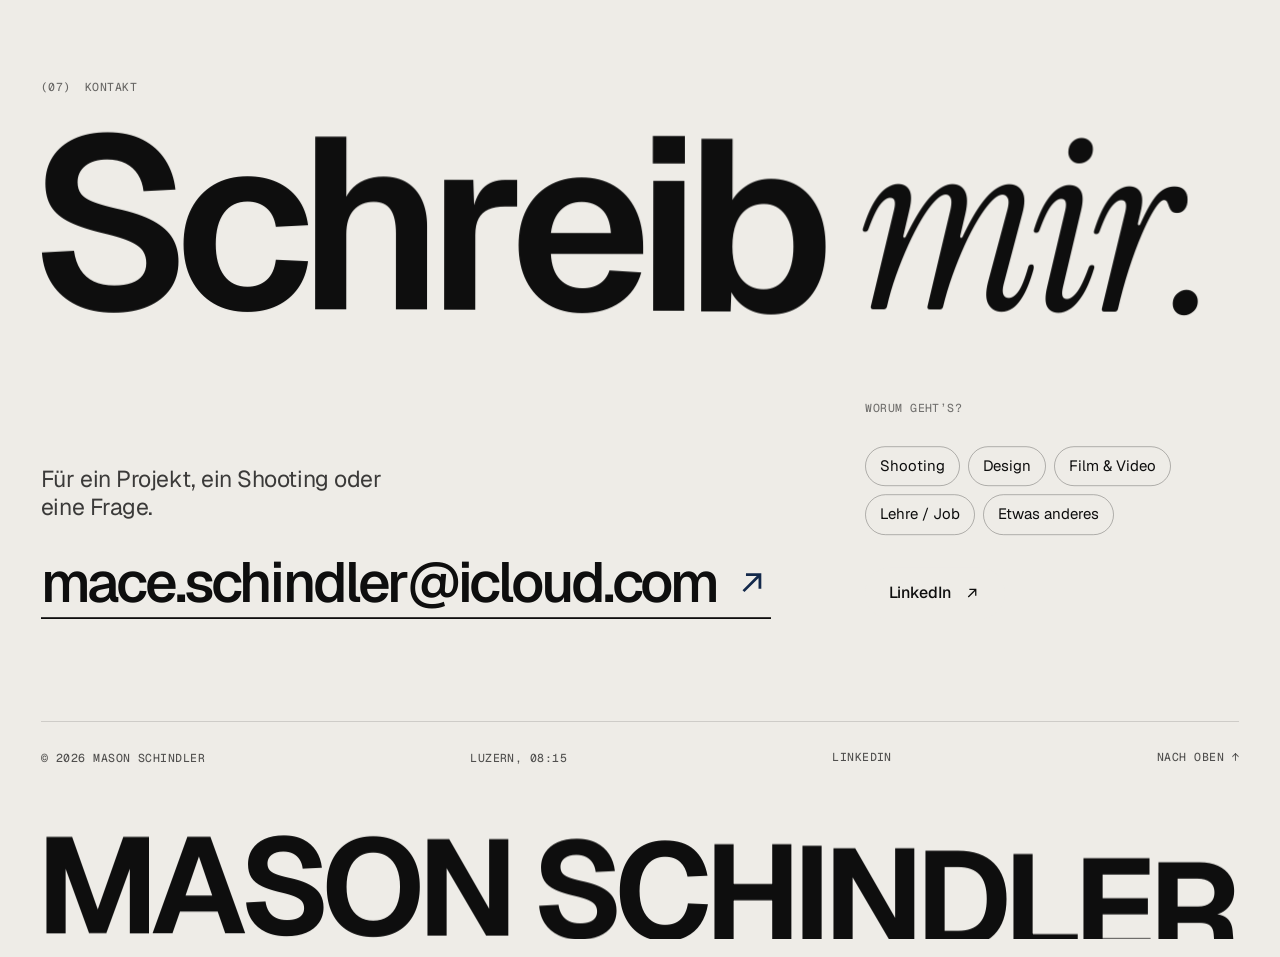
==== commit 191970bd: "Bio: Kamera Canon EOS R6 Mark II Co-Authored-By: Claude Opus 5.5 <noreply@anthropic.com> Claude-Sess" ====
--- a/index.html
+++ b/index.html
@@ -330,7 +330,7 @@
       <div><dt class="mono">Beruf</dt><dd>Mediamatiker EFZ <small>in Ausbildung</small></dd></div>
       <div><dt class="mono">Schule</dt><dd>Berufsmaturität</dd></div>
       <div><dt class="mono">Hobbys</dt><dd>Fussball, Fotografie</dd></div>
-      <div><dt class="mono">Kamera</dt><dd>Canon EOS R7 · Sony α7 III</dd></div>
+      <div><dt class="mono">Kamera</dt><dd>Canon EOS R6 Mark II</dd></div>
     </dl>
   </div>
 </section>
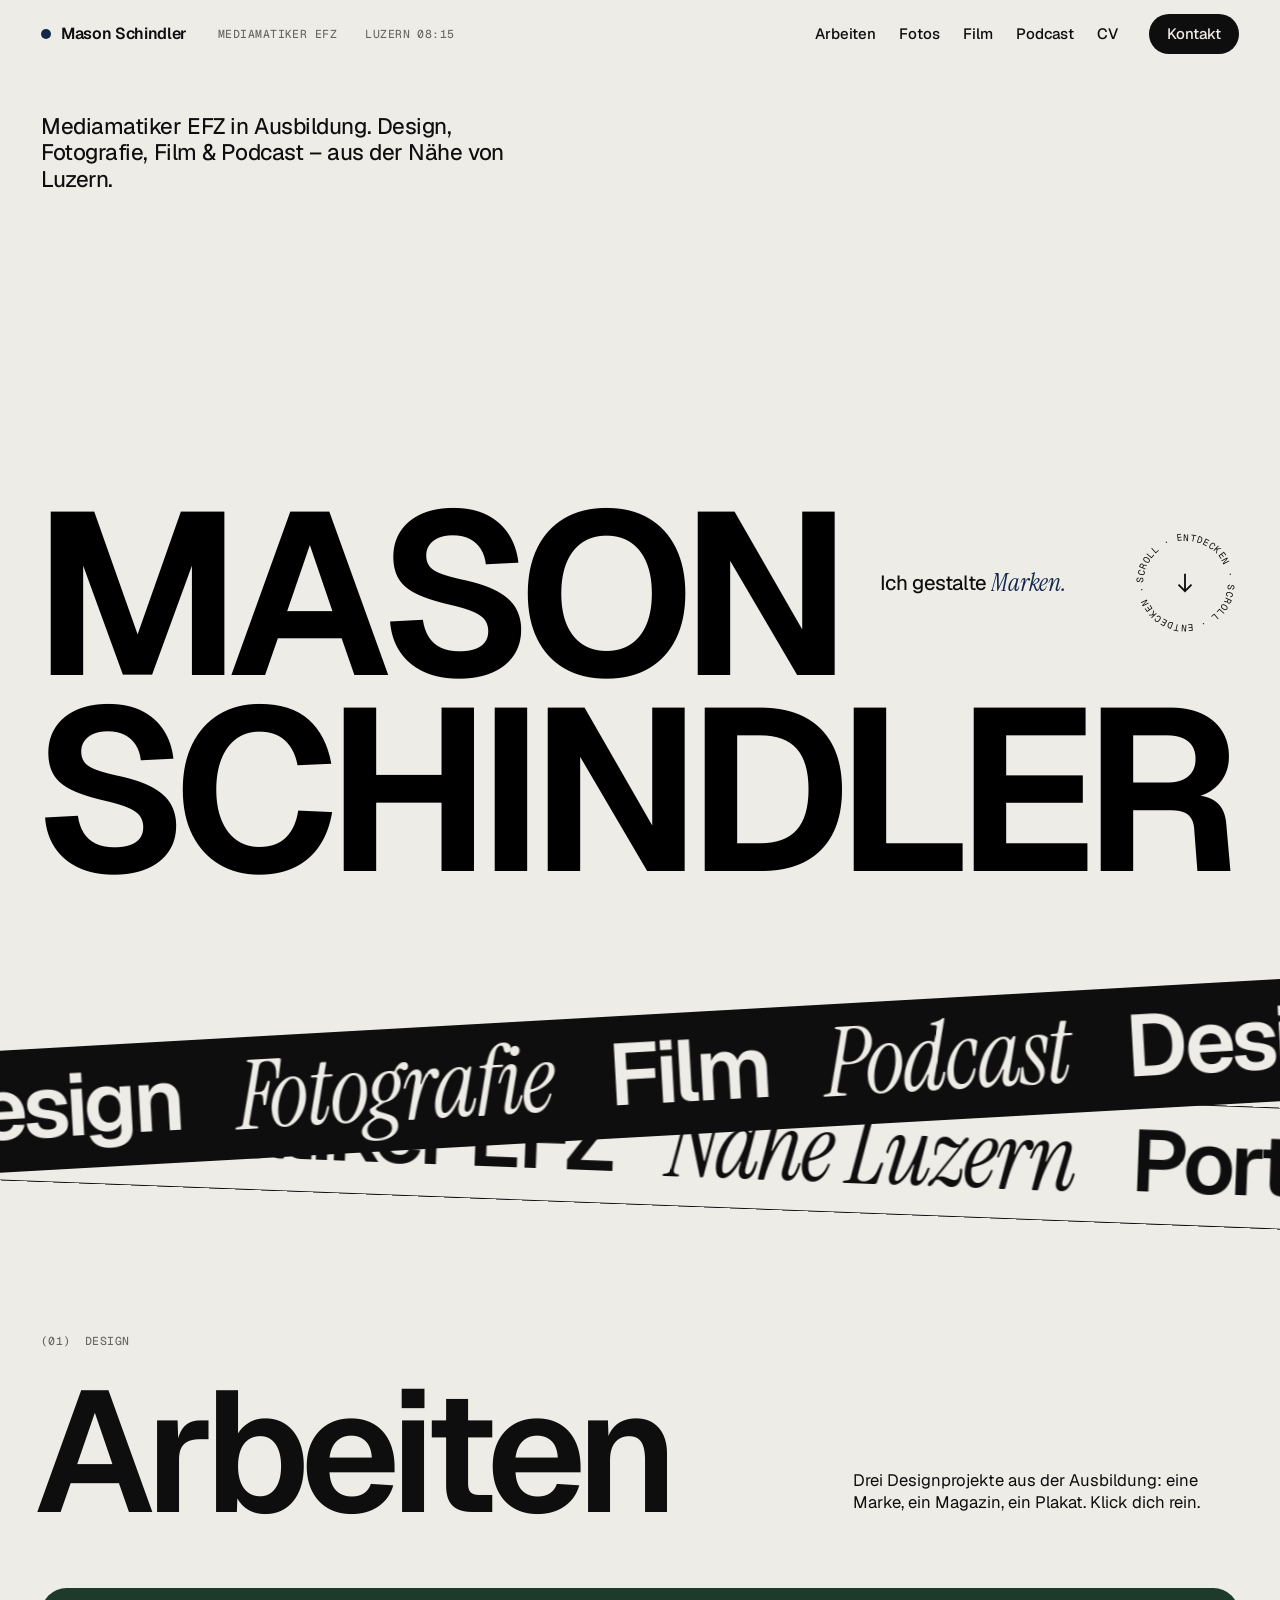
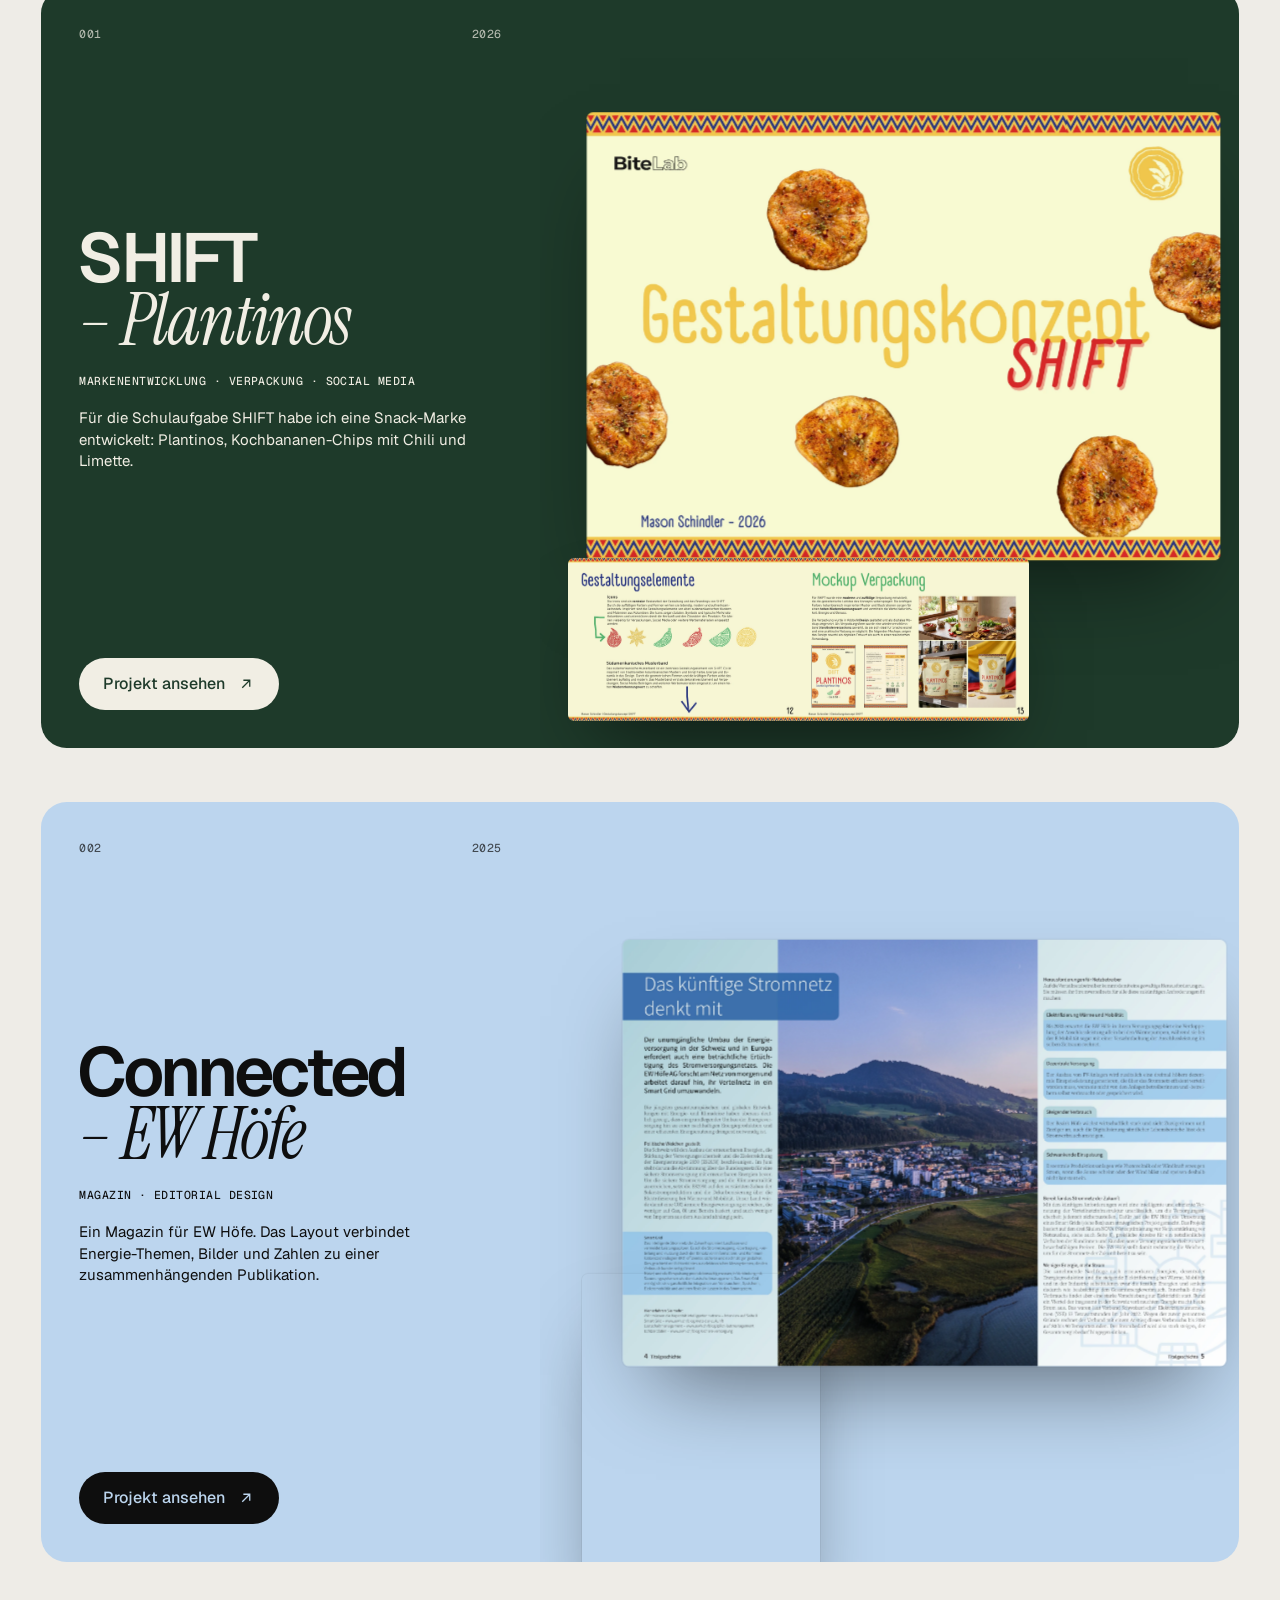
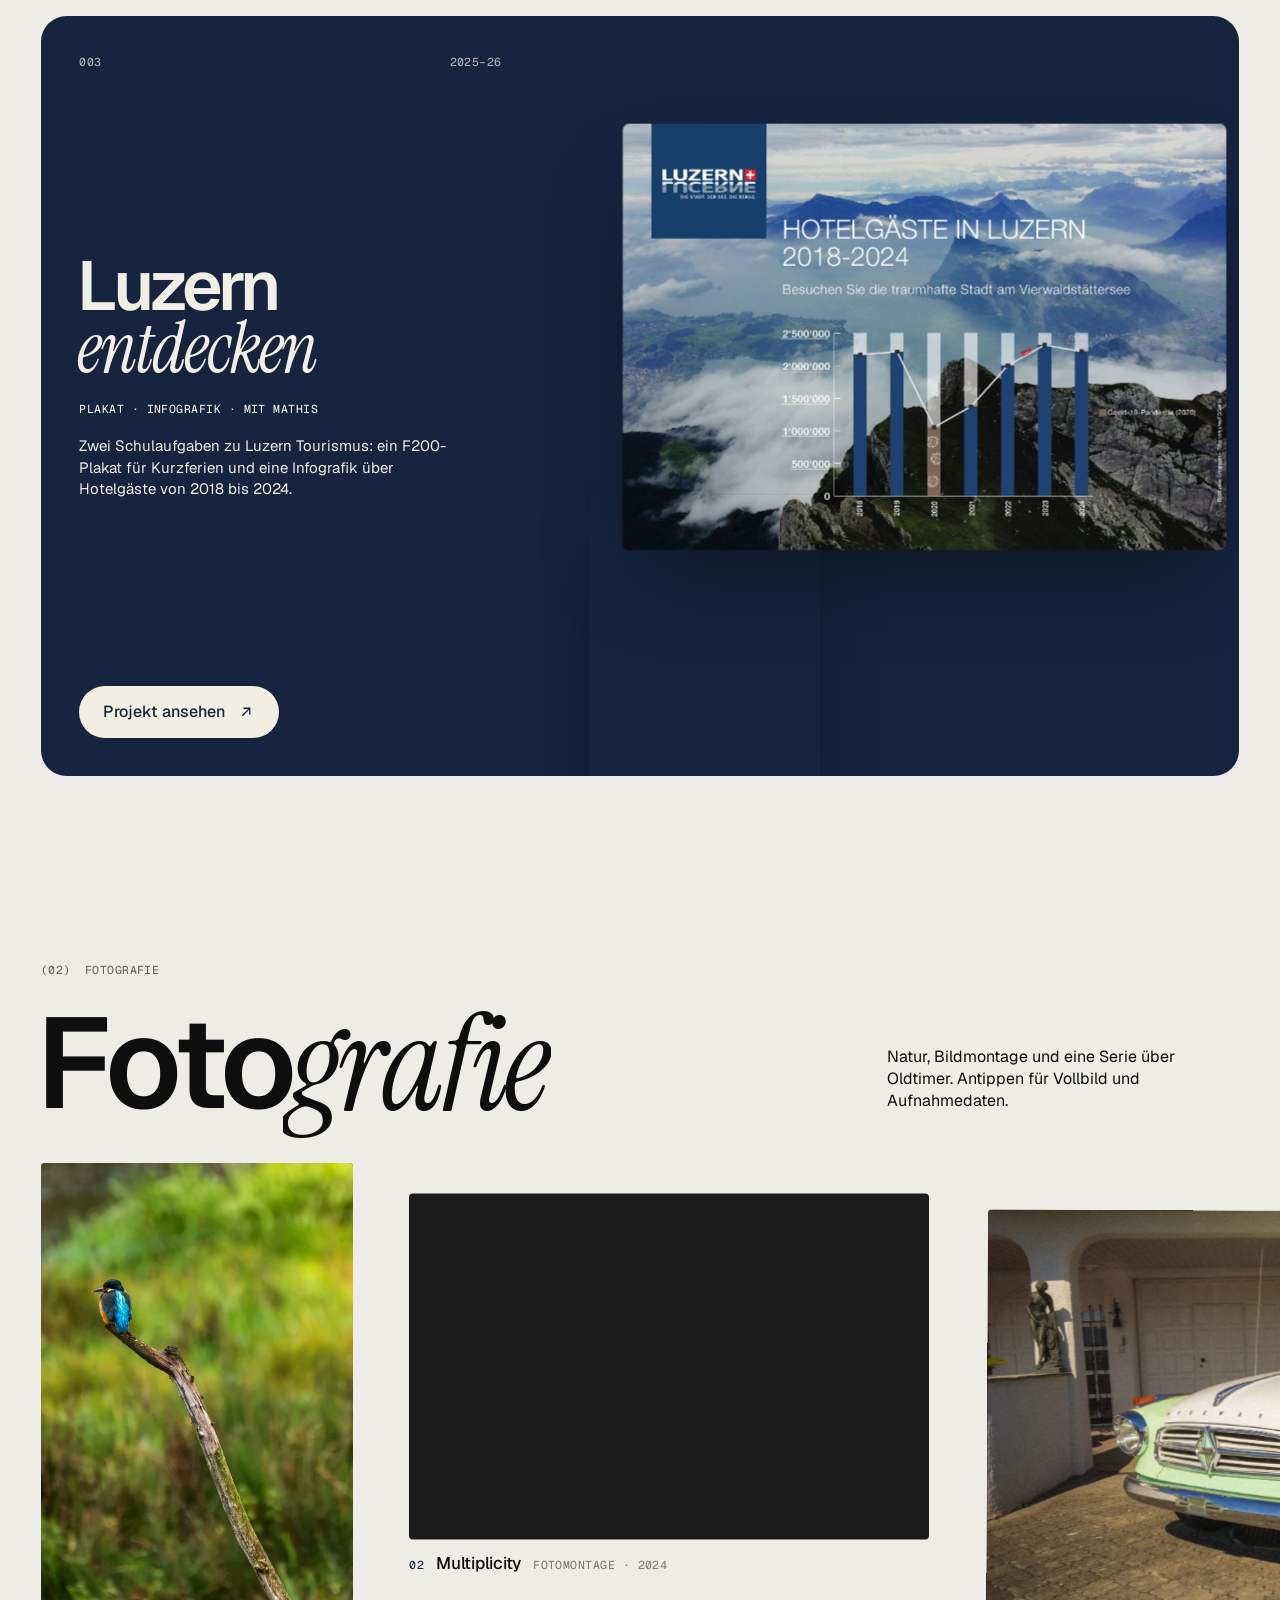
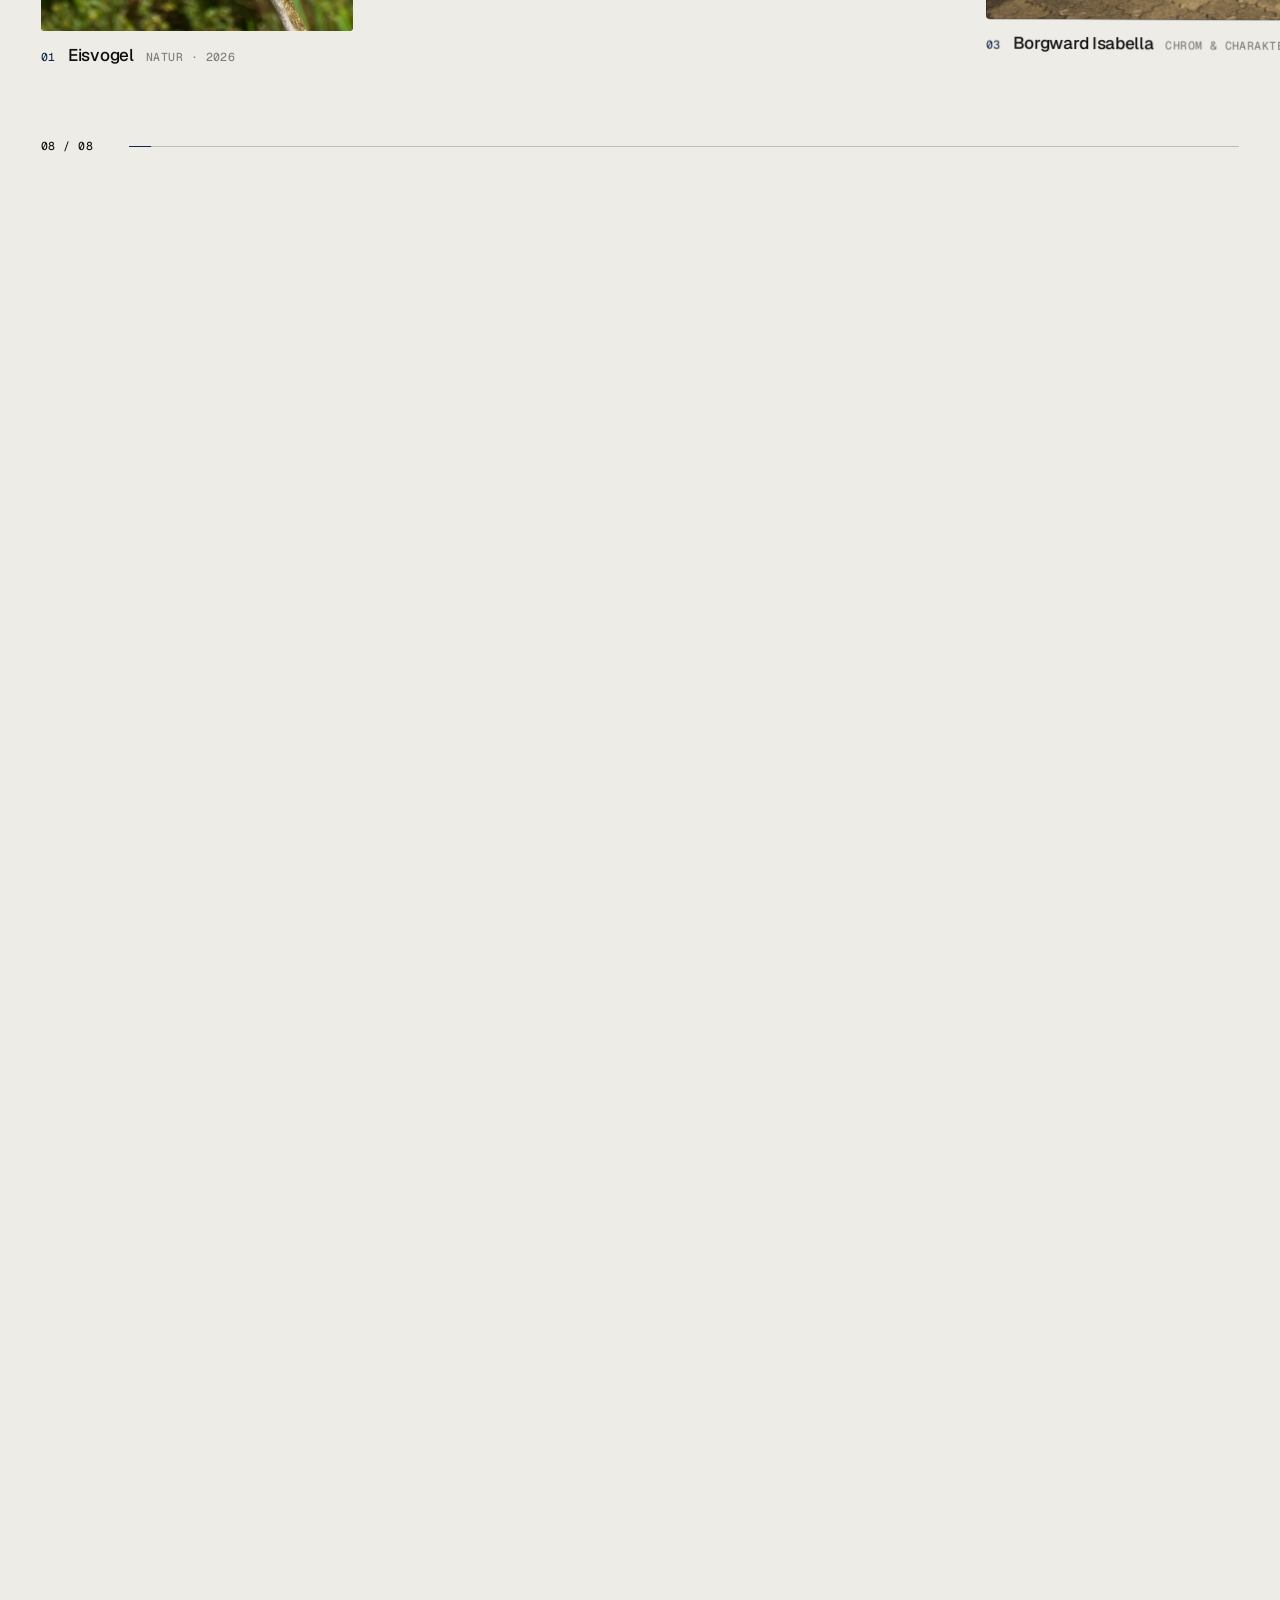
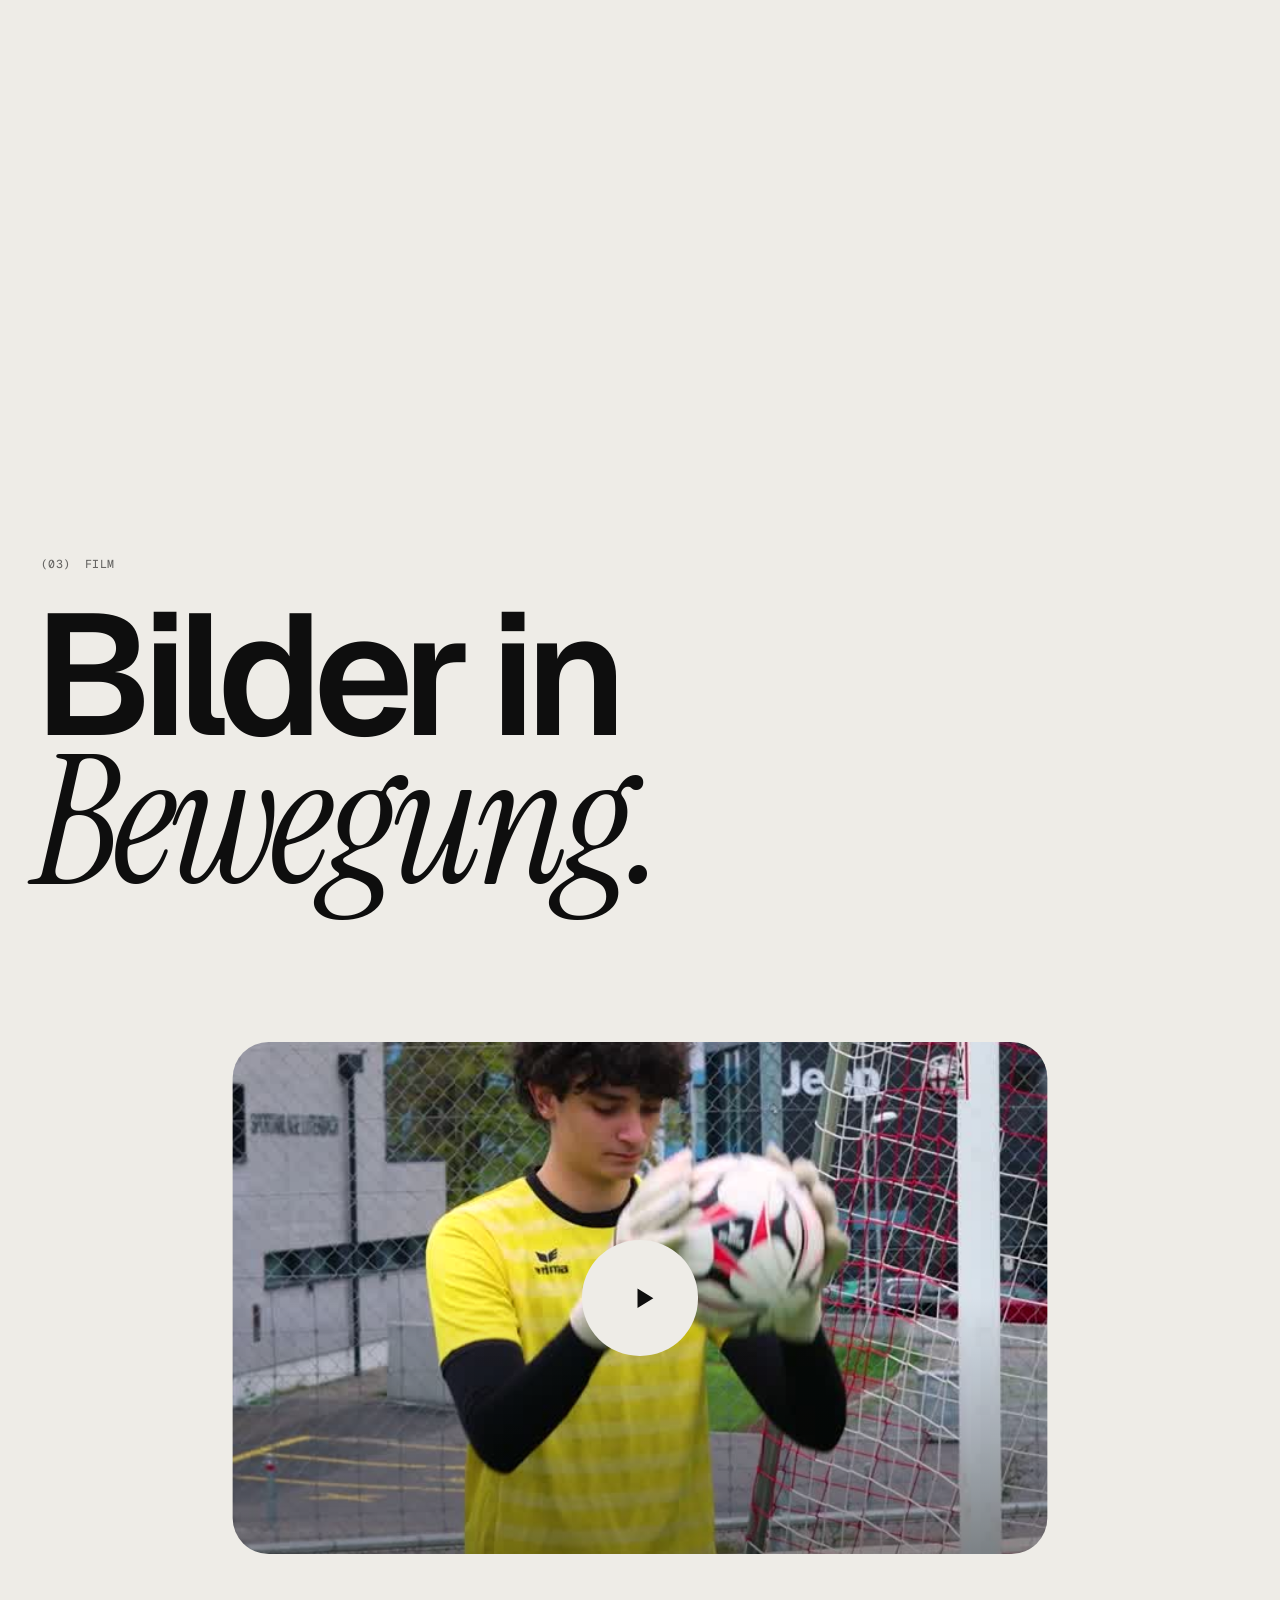
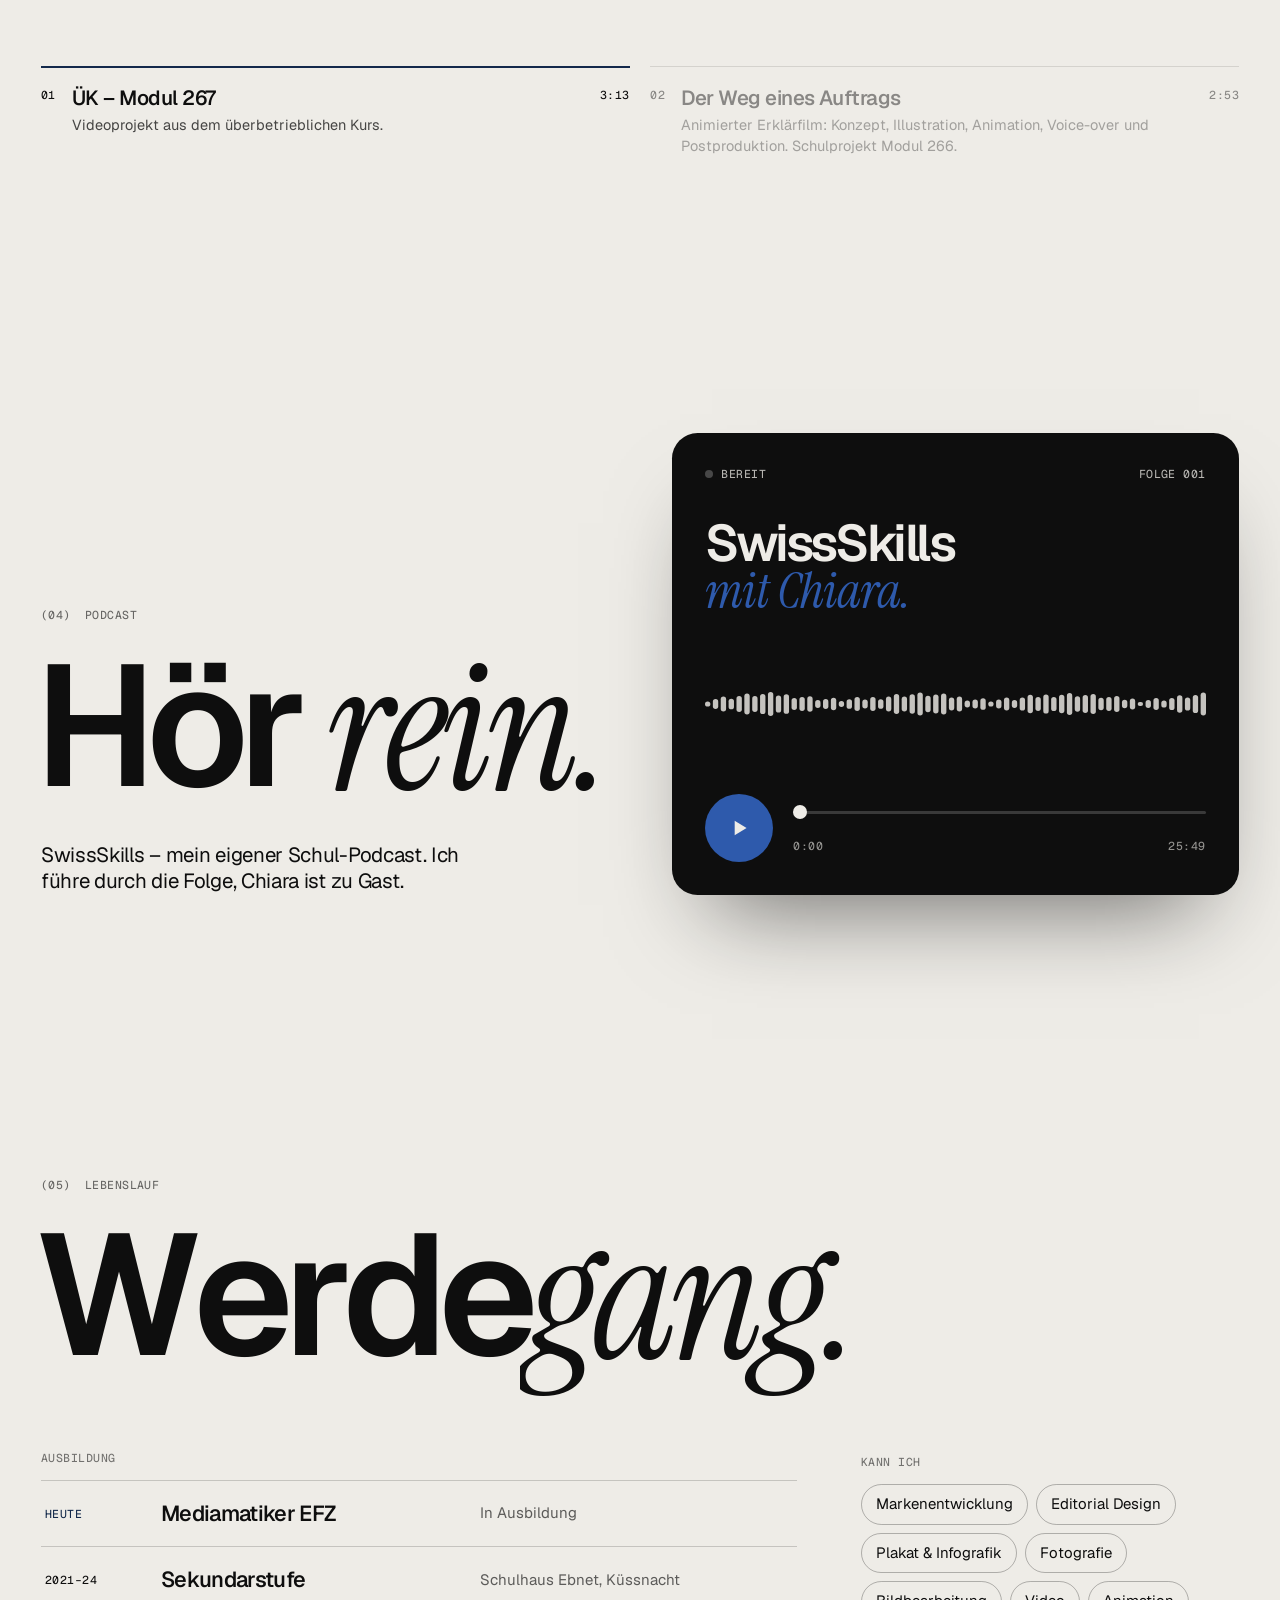
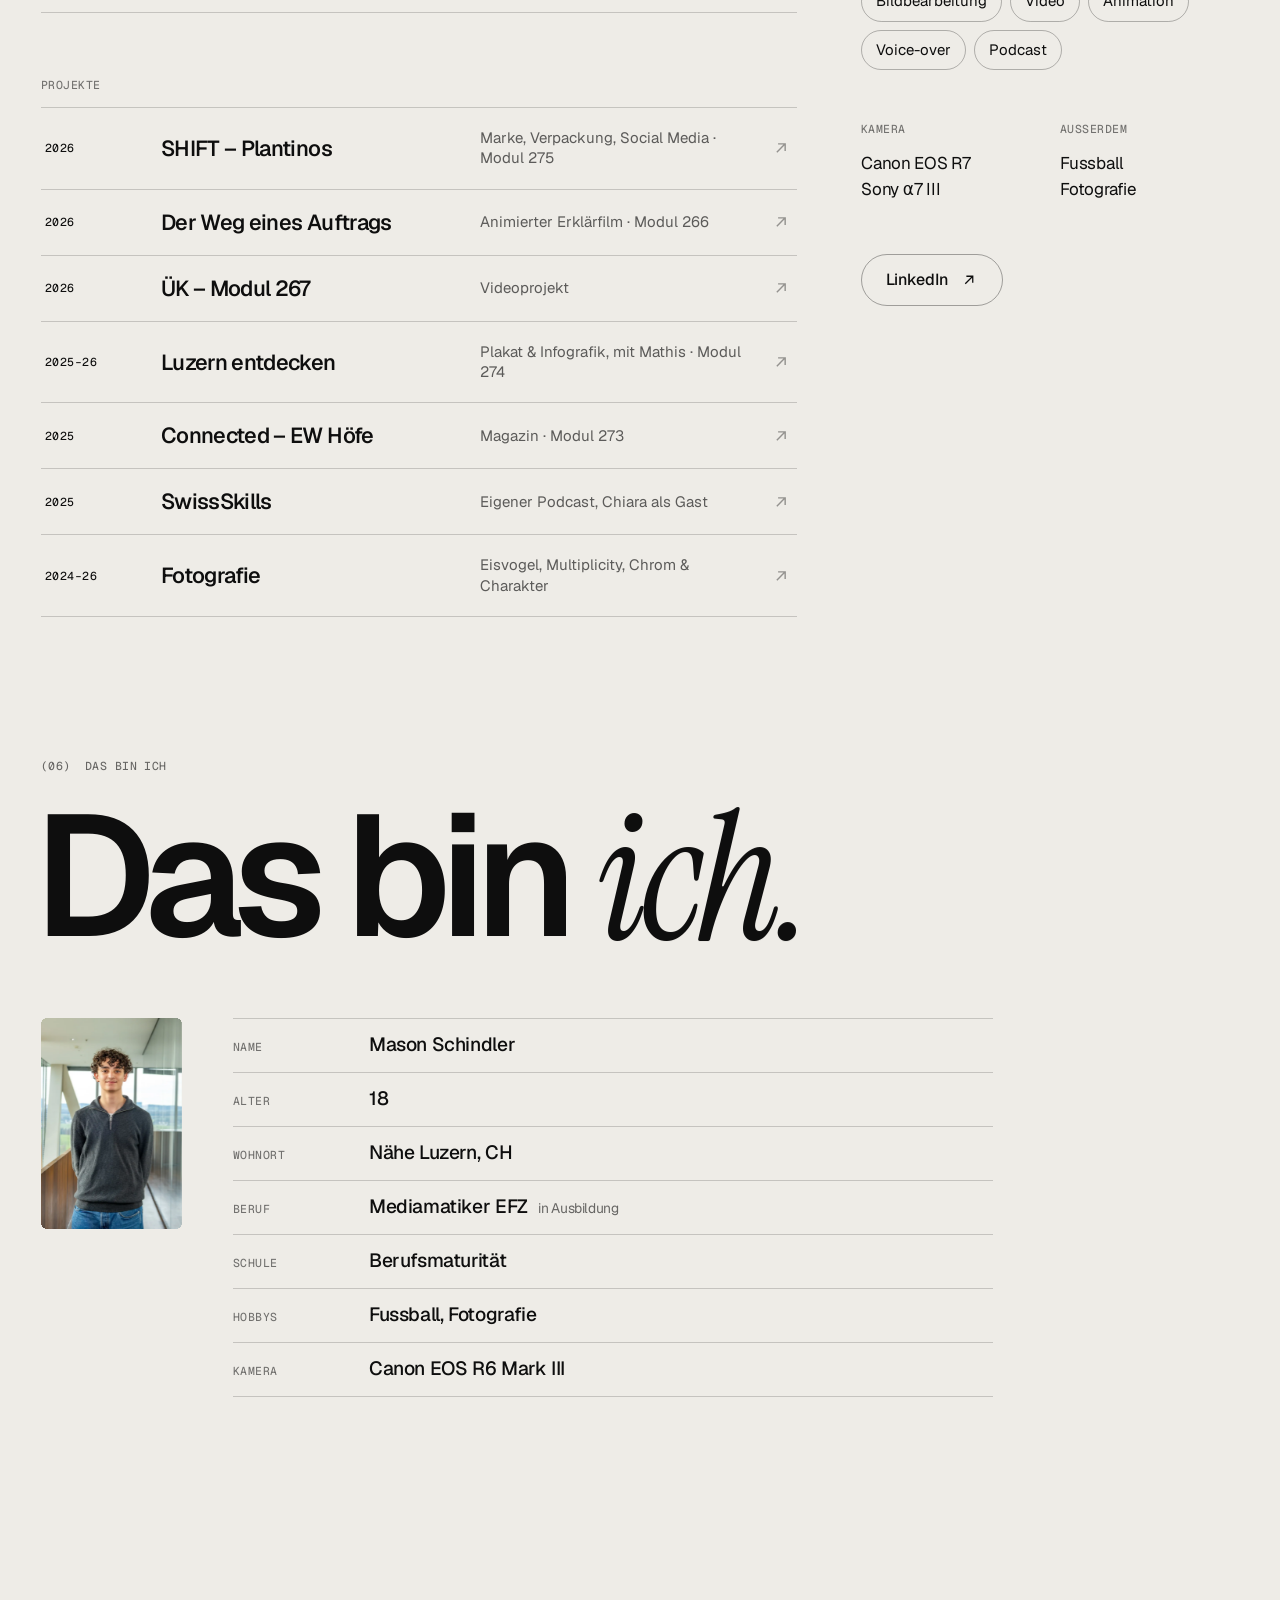
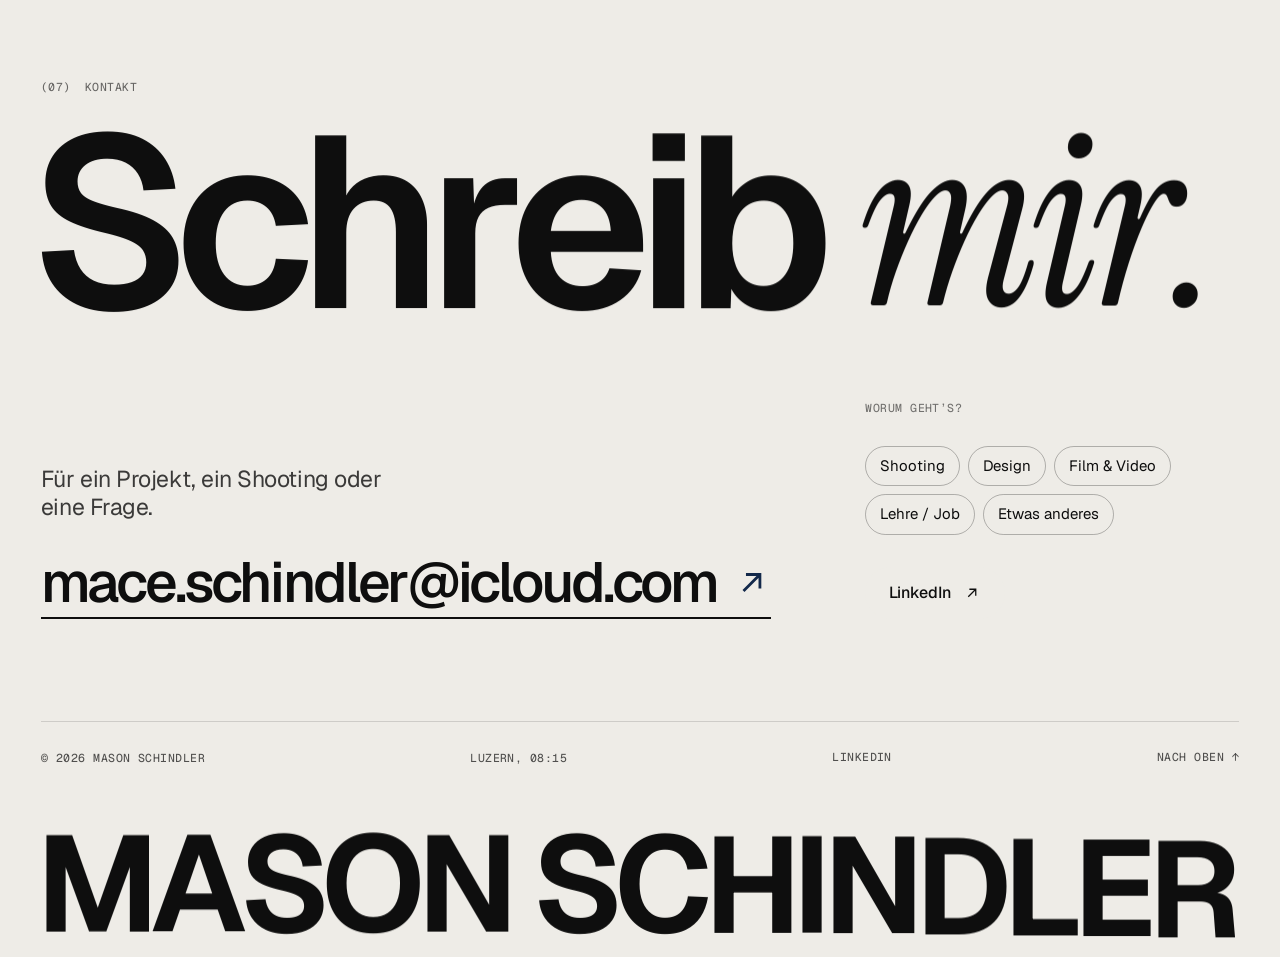
==== commit 93d9e49e: "Bio: Kamera Canon EOS R6 Mark III Co-Authored-By: Claude Opus 5.5 <noreply@anthropic.com> Claude-Ses" ====
--- a/index.html
+++ b/index.html
@@ -330,7 +330,7 @@
       <div><dt class="mono">Beruf</dt><dd>Mediamatiker EFZ <small>in Ausbildung</small></dd></div>
       <div><dt class="mono">Schule</dt><dd>Berufsmaturität</dd></div>
       <div><dt class="mono">Hobbys</dt><dd>Fussball, Fotografie</dd></div>
-      <div><dt class="mono">Kamera</dt><dd>Canon EOS R6 Mark II</dd></div>
+      <div><dt class="mono">Kamera</dt><dd>Canon EOS R6 Mark III</dd></div>
     </dl>
   </div>
 </section>
